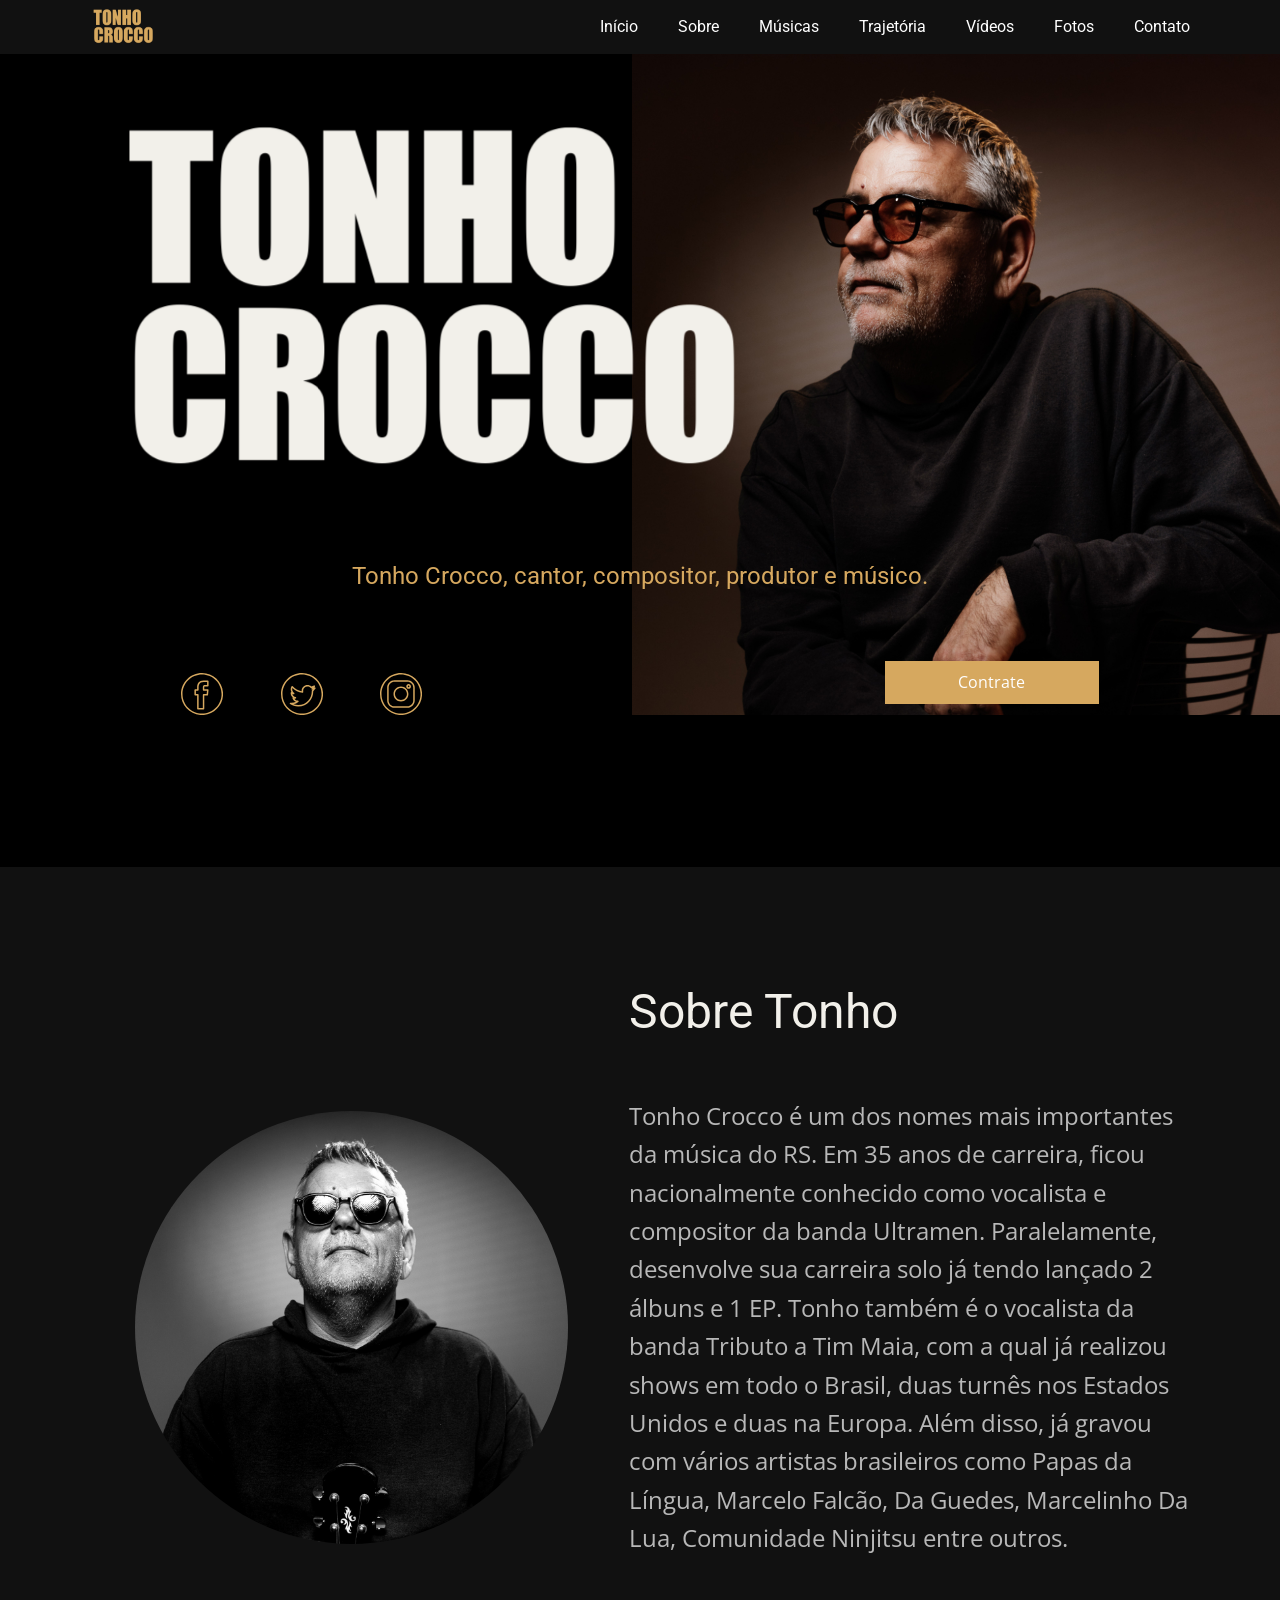
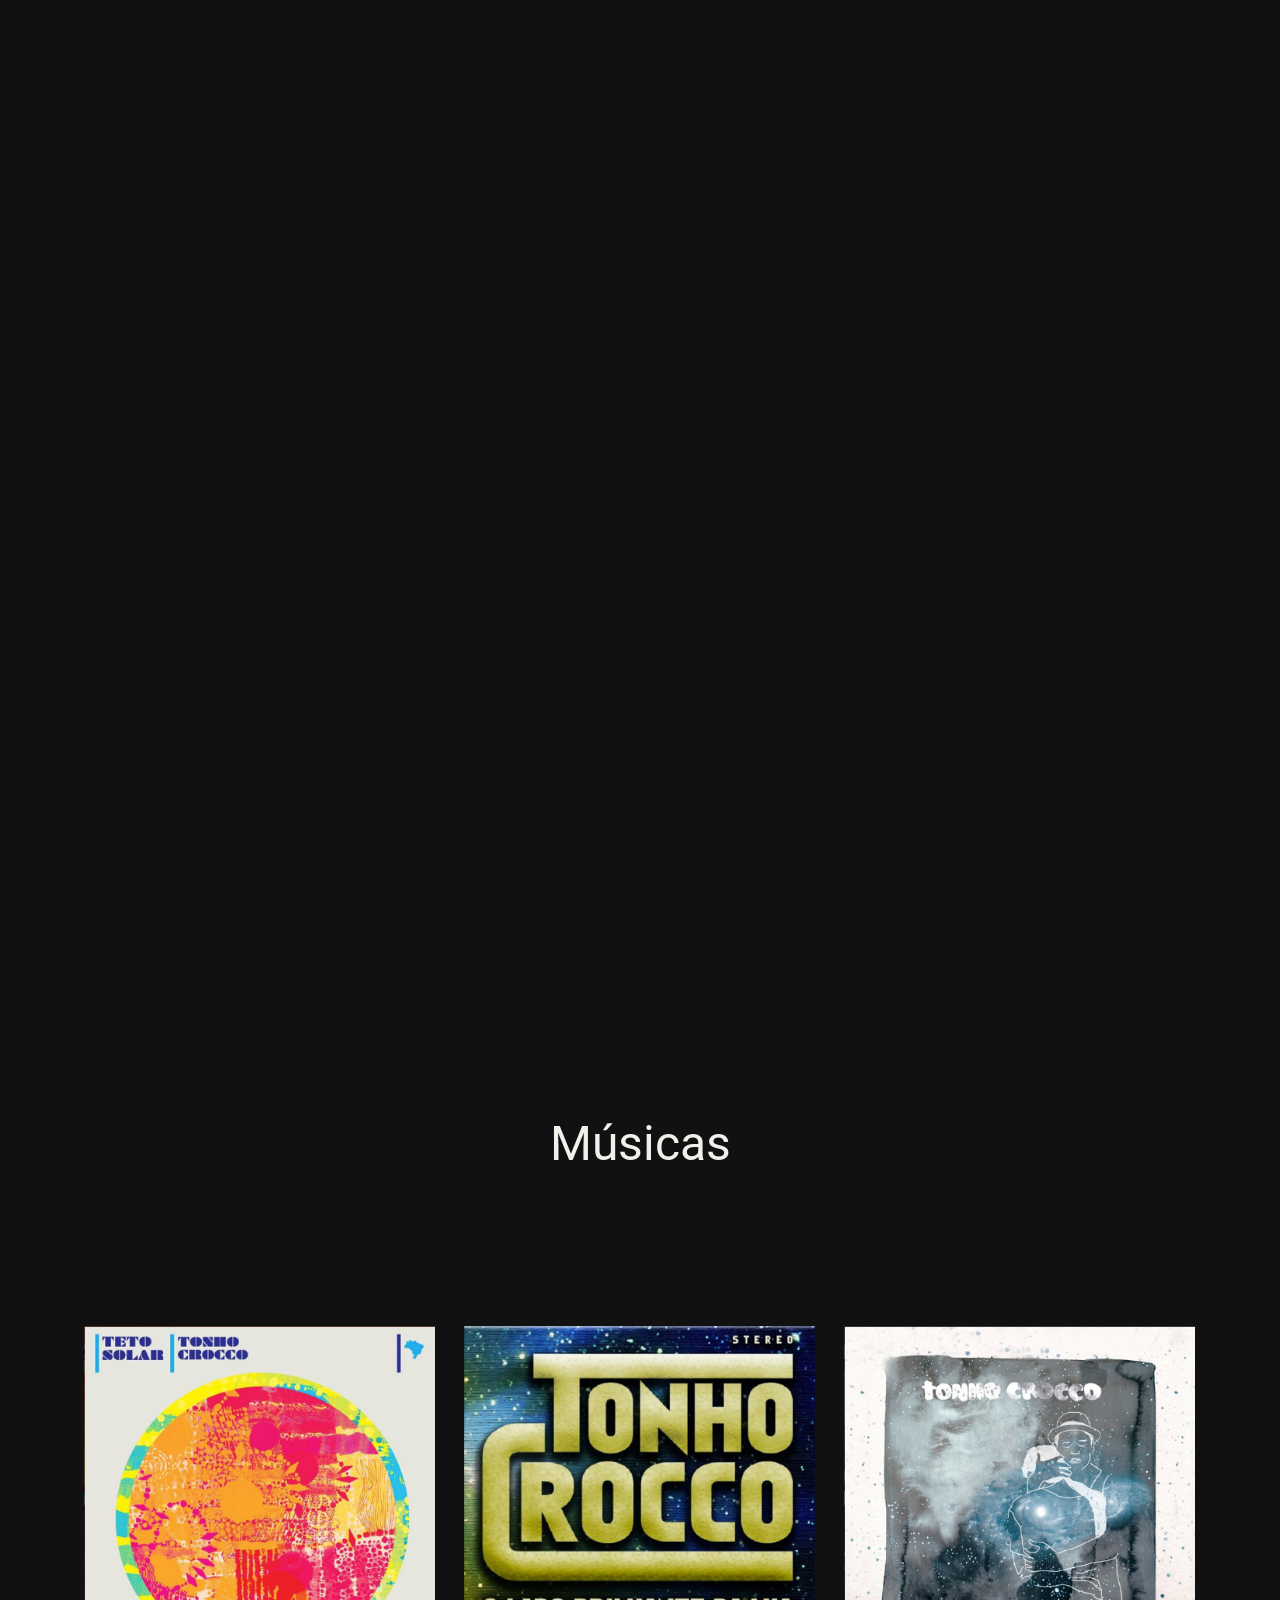
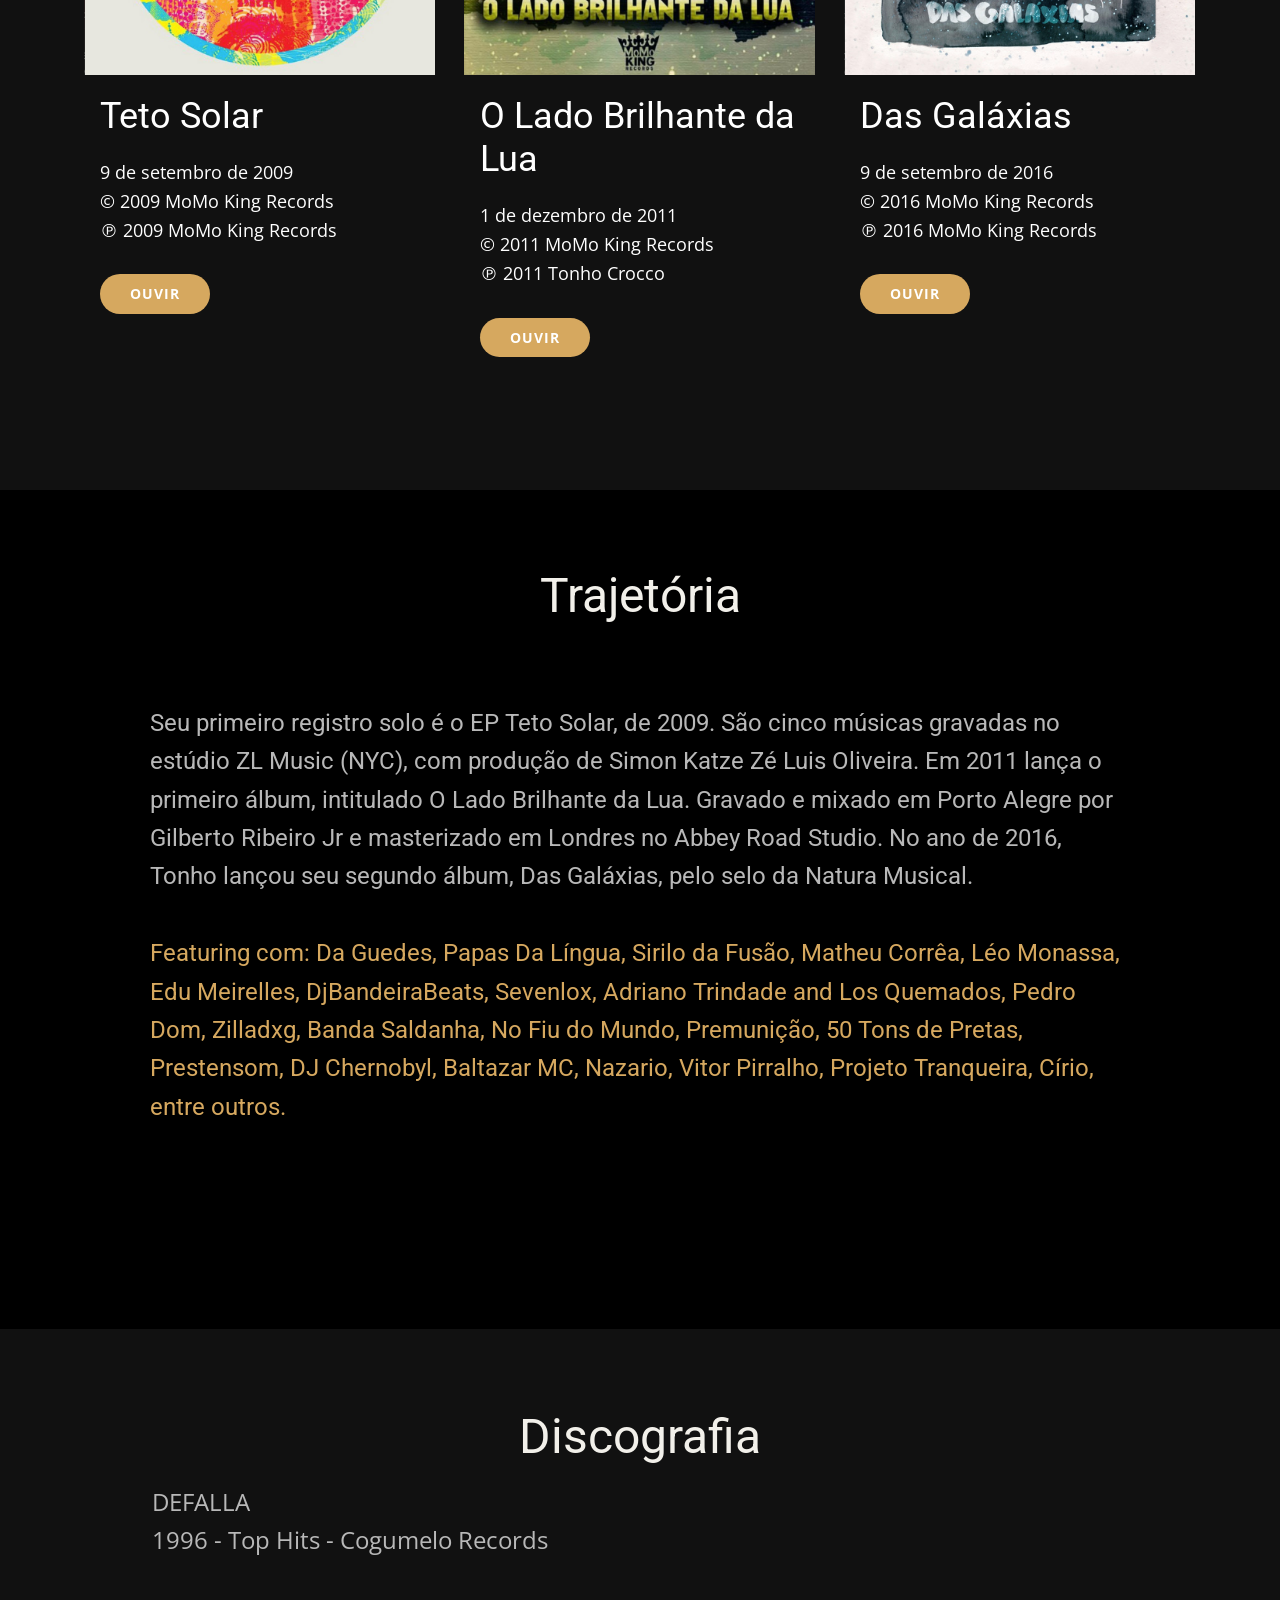
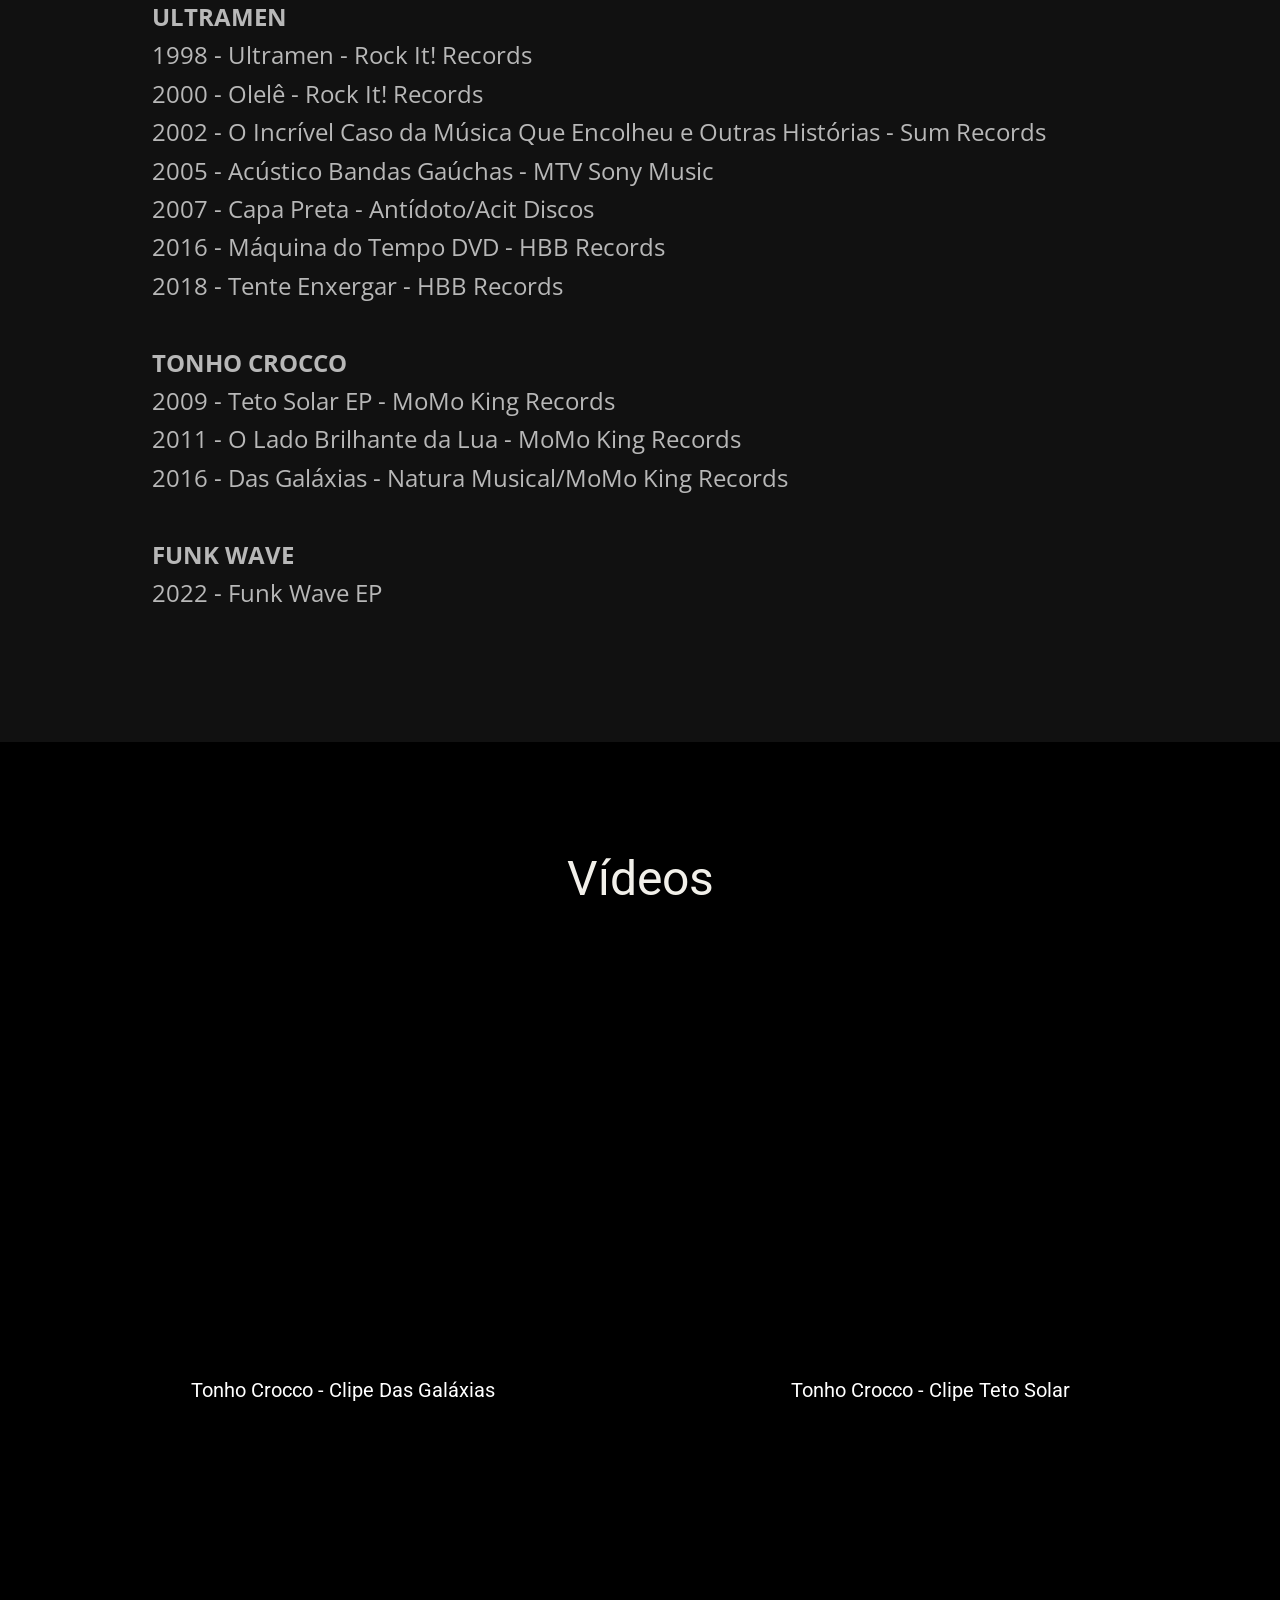
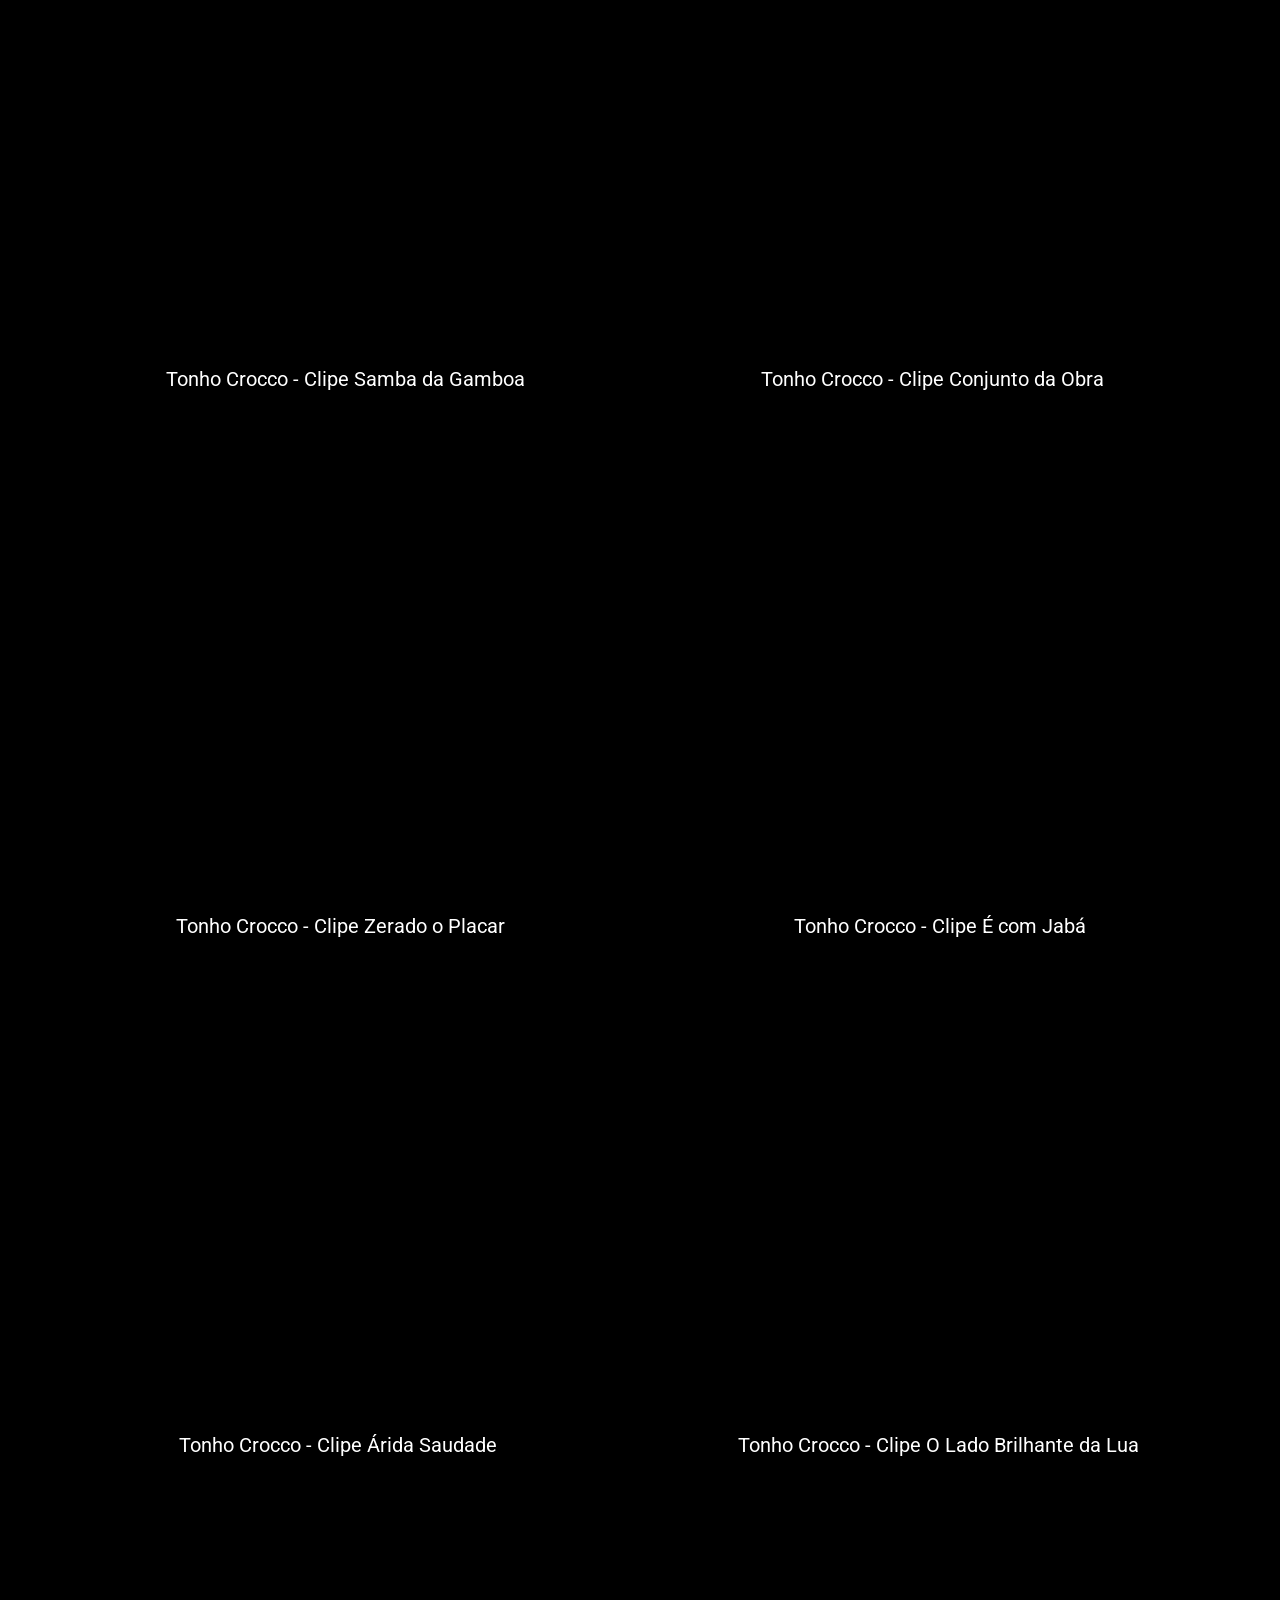
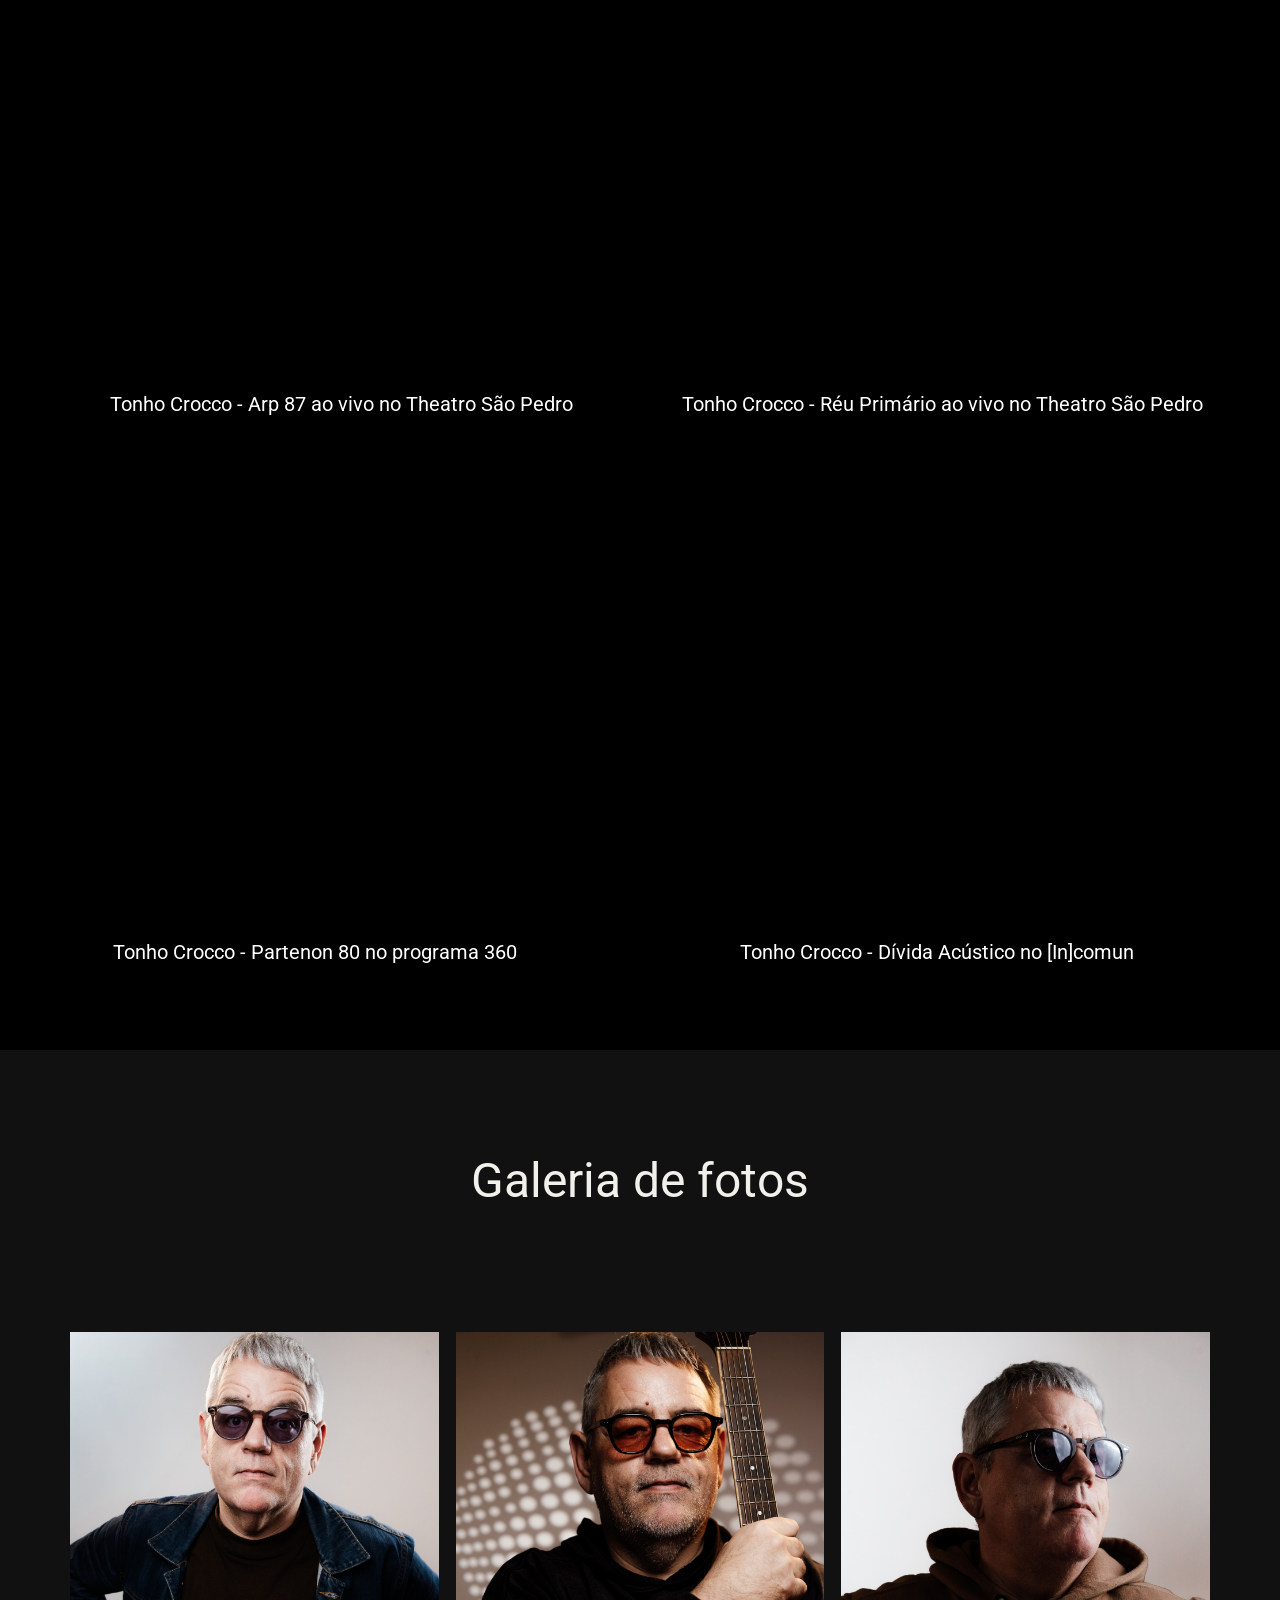
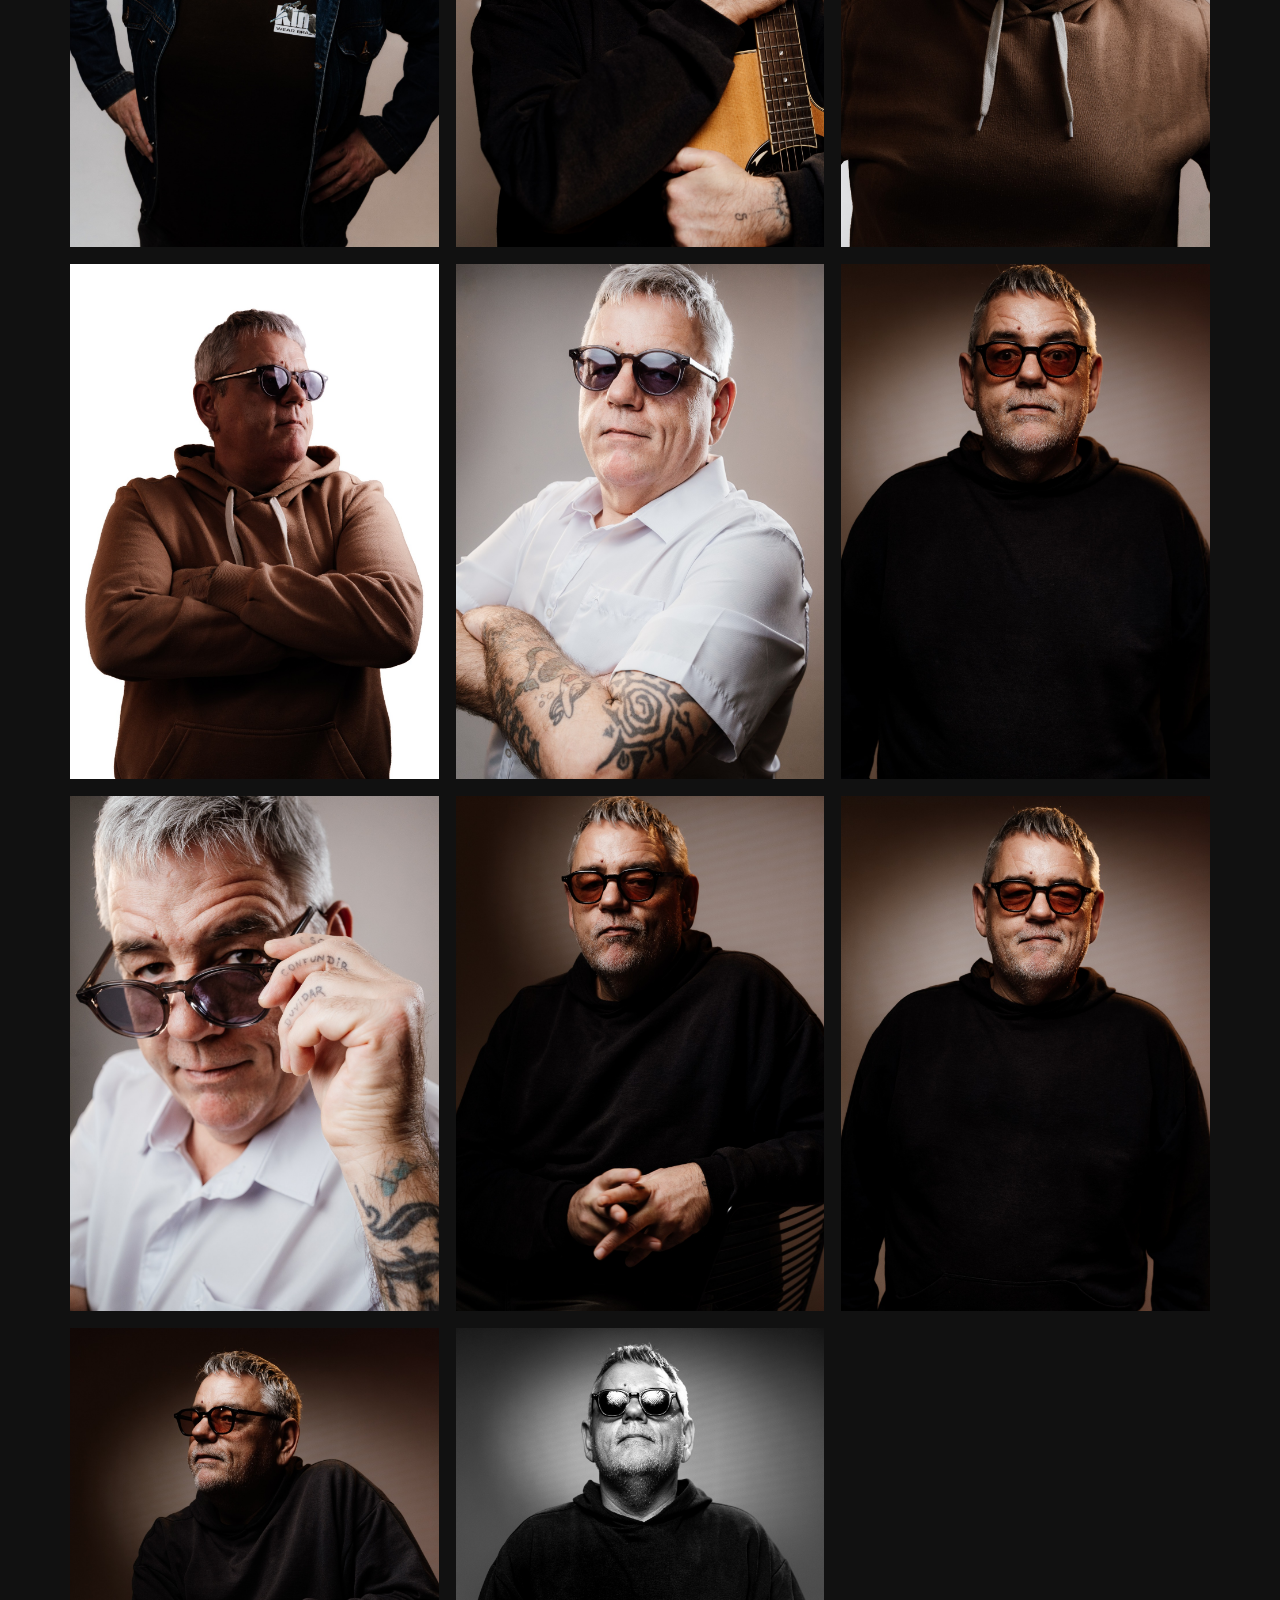
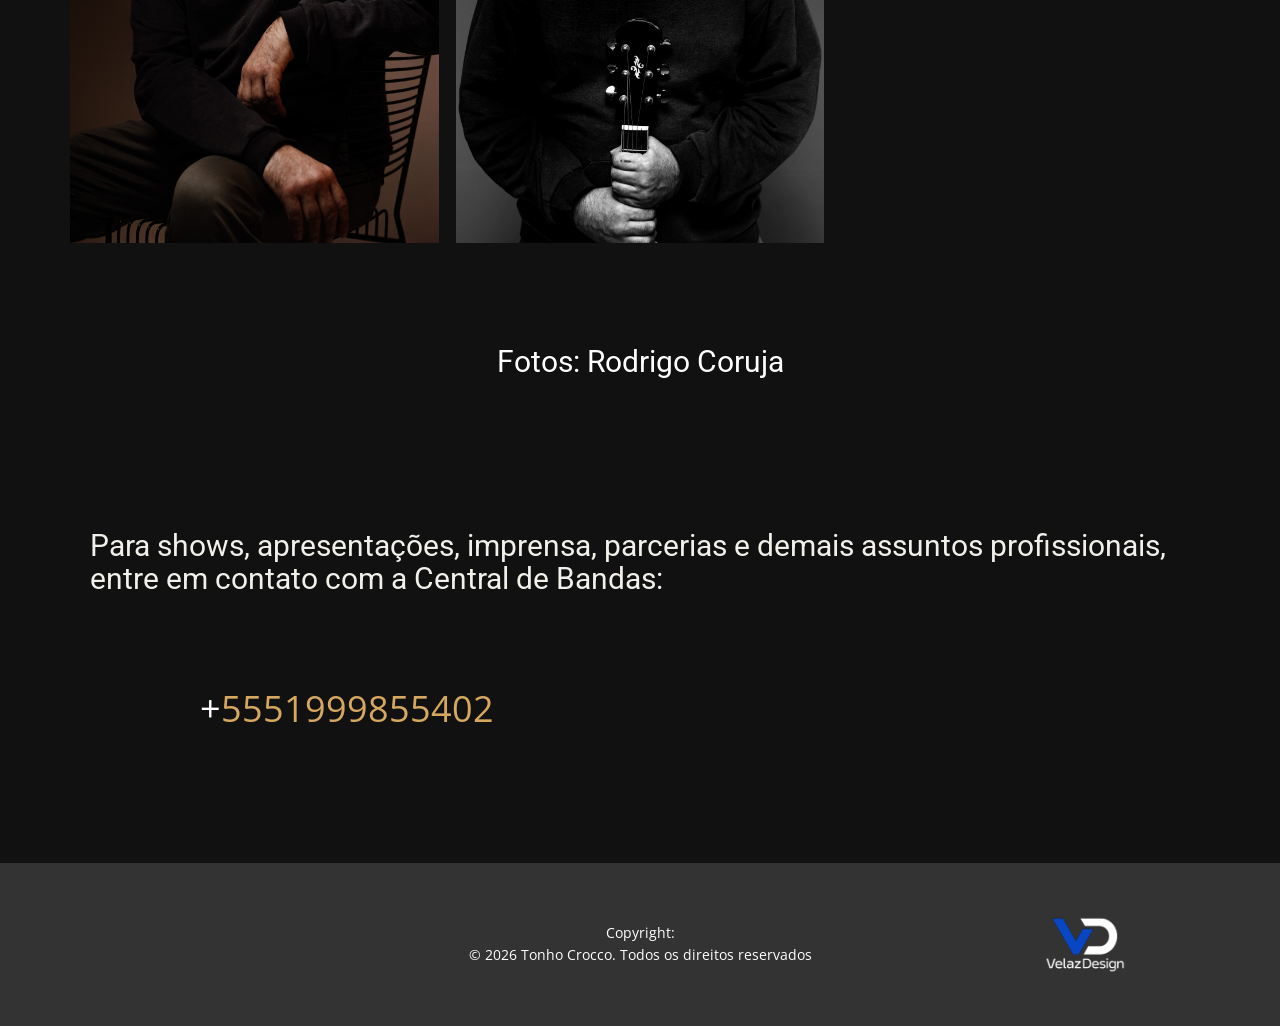
==== index.html @ 62502c9f "Update index.html" ====
<!DOCTYPE html>
<html style="font-size: 16px;" lang="pt"><head>
    <meta name="viewport" content="width=device-width, initial-scale=1.0">
    <meta charset="utf-8">
    <meta name="keywords" content="">
    <meta name="description" content="Tonho Crocco é cantor, compositor, e músico gaúcho, conhecido por seu trabalho com a Ultramen,  pelo Tributo a Tim Maia e por sua carreira solo. Conheça sua trajetória, músicas, discografia, vídeos e projetos.">
    <meta property="og:title" content="Tonho Crocco | Cantor, Compositor e Músico Gaúcho">
    <meta property="og:description" content="Site oficial de Tonho Crocco, cantor, compositor e músico gaúcho. Conheça a sua trajetória com a Banda Ultramen, carreira solo, músicas, discografia, vídeos, projetos e shows.">
    <meta property="og:image" content="https://tonhocrocco.pages.dev/images/SiteTonhoCrocco-banner-hero.jpg">
    <meta property="og:url" content="https://tonhocrocco.pages.dev">
    <title>Tonho Crocco | Cantor, Compositor e Músico Gaúcho</title>
    
<link rel="stylesheet" href="index.css" media="screen">
    <script class="u-script" type="text/javascript" src="jquery.js" defer=""></script>
    <script class="u-script" type="text/javascript" src="nicepage.js" defer=""></script>
    <link rel="canonical" href="https://tonhocrocco.pages.dev">
    <link rel="icon" href="images/favicon.png">
    
    
    
    
    
    
    
    
    
    
    
    
    
    
    
    
    <link id="u-page-google-font" rel="stylesheet" href="https://fonts.googleapis.com/css2?display=swap&amp;family=Roboto:ital,wght@0,100;0,200;0,300;0,400;0,500;0,600;0,700;0,800;0,900;1,100;1,200;1,300;1,400;1,500;1,600;1,700;1,800;1,900&amp;family=Open+Sans:ital,wght@0,300;0,400;0,500;0,600;0,700;0,800;1,300;1,400;1,500;1,600;1,700;1,800">
      <script type="application/ld+json">
{
  "@context": "https://schema.org",
  "@type": "MusicGroup",
  "name": "Tonho Crocco",
  "url": "https://tonhocrocco.pages.dev",
  "logo": "https://tonhocrocco.pages.dev/images/tonhocrocco-logo.png",
  "image": "https://tonhocrocco.pages.dev/images/SiteTonhoCrocco-banner-hero.jpg",
  "sameAs": [
    "https://www.instagram.com/tonhocrocco/",
    "https://www.facebook.com/TonhoCroccoOficial",
    "https://x.com/tonhocrocco",
    "https://open.spotify.com/intl-pt/artist/15EYWu6bvjWvINE9NJrWc6"
  ],
  "genre": ["MPB", "Soul", "Funk", "Samba Rock", "Instrumental"],
  "album": [
    {
      "@type": "MusicAlbum",
      "name": "Teto Solar",
      "datePublished": "2009"
    },
    {
      "@type": "MusicAlbum",
      "name": "O Lado Brilhante da Lua",
      "datePublished": "2011"
    },
    {
      "@type": "MusicAlbum",
      "name": "Das Galáxias",
      "datePublished": "2016"
    }
  ]
}
</script>
    <meta name="theme-color" content="#478ac9">
    <meta property="og:type" content="website">
  <meta data-intl-tel-input-cdn-path="intlTelInput/"></head>
  <body data-home-page="https://tonhocrocco.nicepage.io/Tonho-Crocco.html?version=5c3bb2b8-d3c3-9463-cbeb-ee90fdbc54d9" data-home-page-title="Tonho Crocco" data-path-to-root="/" data-include-products="false" class="u-body u-clearfix u-stick-footer u-xl-mode" data-lang="pt"><header class="u-clearfix u-header u-sticky u-sticky-583b u-header" id="header"><div class="u-clearfix u-sheet u-valign-middle-lg u-valign-middle-md u-sheet-1">
        <a href="/" data-page-id="276133681" class="u-image u-logo u-image-1" data-image-width="800" data-image-height="600">
          <img src="/images/tonhocrocco-logo.png" class="u-logo-image u-logo-image-1" title="Tonho Crocco" alt="Mini logo Tonho Crocco site">
        </a>
        <nav class="u-menu u-menu-one-level u-offcanvas u-menu-1" role="navigation" aria-label="Menu navigation">
          <div class="menu-collapse" style="font-size: 1rem; letter-spacing: 0px;">
            <a class="u-button-style u-custom---text-active-color-var u-custom-left-right-menu-spacing u-custom-padding-bottom u-custom-text-active-color u-custom-text-hover-color u-custom-top-bottom-menu-spacing u-hamburger-link u-nav-link u-text-active-palette-1-base u-text-hover-palette-2-base u-hamburger-link-1" href="#" tabindex="-1" aria-label="Open menu" aria-controls="f8bb">
              <svg class="u-svg-link" viewBox="0 0 24 24"><use xlink:href="#menu-hamburger"></use></svg>
              <svg class="u-svg-content" version="1.1" id="menu-hamburger" viewBox="0 0 16 16" x="0px" y="0px" xmlns:xlink="http://www.w3.org/1999/xlink" xmlns="http://www.w3.org/2000/svg"><g><rect y="1" width="16" height="2"></rect><rect y="7" width="16" height="2"></rect><rect y="13" width="16" height="2"></rect>
</g></svg>
            </a>
          </div>
          <div class="u-custom-menu u-nav-container">
            <ul class="u-custom-font u-heading-font u-nav u-unstyled u-nav-1" role="menubar"><li role="none" class="u-nav-item"><a role="menuitem" class="u-button-style u-nav-link u-text-active-color-var u-text-hover-grey-50 u-nav-link-2" href="/">Início</a>
</li><li role="none" class="u-nav-item"><a tabindex="-1" role="menuitem" class="u-button-style u-nav-link u-text-active-color-var u-text-hover-grey-50 u-nav-link-2" href="/#sobre" data-page-id="276133681">Sobre</a>
</li><li role="none" class="u-nav-item"><a tabindex="-1" role="menuitem" class="u-button-style u-nav-link u-text-active-color-var u-text-hover-grey-50 u-nav-link-2" href="/#musicas" data-page-id="276133681">Músicas</a>
</li><li role="none" class="u-nav-item"><a tabindex="-1" role="menuitem" class="u-button-style u-nav-link u-text-active-color-var u-text-hover-grey-50 u-nav-link-2" href="/#trajetoria" data-page-id="276133681">Trajetória</a>
</li><li role="none" class="u-nav-item"><a tabindex="-1" role="menuitem" class="u-button-style u-nav-link u-text-active-color-var u-text-hover-grey-50 u-nav-link-2" href="/#videos" data-page-id="276133681">Vídeos</a>
</li><li role="none" class="u-nav-item"><a tabindex="-1" role="menuitem" class="u-button-style u-nav-link u-text-active-color-var u-text-hover-grey-50 u-nav-link-2" href="/#fotos" data-page-id="276133681">Fotos</a>
</li><li role="none" class="u-nav-item"><a tabindex="-1" role="menuitem" class="u-button-style u-nav-link u-text-active-color-var u-text-hover-grey-50 u-nav-link-2" href="/#contato" data-page-id="276133681">Contato</a>
</li></ul>
          </div>
          <div class="u-custom-menu u-nav-container-collapse" id="f8bb" role="region" aria-label="Menu panel">
            <div class="u-black u-container-style u-inner-container-layout u-opacity u-opacity-95 u-sidenav">
              <div class="u-inner-container-layout u-sidenav-overflow">
                <div class="u-menu-close" tabindex="-1" aria-label="Close menu"></div>
                <ul class="u-align-center u-nav u-popupmenu-items u-unstyled u-nav-2" role="menubar"><li role="none" class="u-nav-item"><a role="menuitem" class="u-button-style u-nav-link" href="/">Início</a>
</li><li role="none" class="u-nav-item"><a tabindex="-1" role="menuitem" class="u-button-style u-nav-link" href="/#sobre" data-page-id="276133681">Sobre</a>
</li><li role="none" class="u-nav-item"><a tabindex="-1" role="menuitem" class="u-button-style u-nav-link" href="/#musicas" data-page-id="276133681">Músicas</a>
</li><li role="none" class="u-nav-item"><a tabindex="-1" role="menuitem" class="u-button-style u-nav-link" href="/#trajetoria" data-page-id="276133681">Trajetória</a>
</li><li role="none" class="u-nav-item"><a tabindex="-1" role="menuitem" class="u-button-style u-nav-link" href="/#videos" data-page-id="276133681">Vídeos</a>
</li><li role="none" class="u-nav-item"><a tabindex="-1" role="menuitem" class="u-button-style u-nav-link" href="/#fotos" data-page-id="276133681">Fotos</a>
</li><li role="none" class="u-nav-item"><a tabindex="-1" role="menuitem" class="u-button-style u-nav-link" href="/#contato" data-page-id="276133681">Contato</a>
</li></ul>
              </div>
            </div>
            <div class="u-black u-menu-overlay u-opacity u-opacity-70"></div>
          </div>
        </nav>
      </div><style class="u-sticky-style" data-style-id="583b">.u-sticky-fixed.u-sticky-583b, .u-body.u-sticky-fixed .u-sticky-583b {
background-color: var(--color-var) !important; background-image: none !important; --color-var: #111111cc !important
}.u-sticky-fixed.u-sticky-583b:before, .u-body.u-sticky-fixed .u-sticky-583b:before {
background-color: unset !important
} .u-sticky-fixed.u-sticky-583b .u-background-video, .u-body.u-sticky-fixed .u-sticky-583b .u-background-video {
display: none !important
}</style></header>
    <section class="u-black u-clearfix u-section-1" id="block-1">
      
      
      <img class="u-expanded-width u-image u-image-default lazyload u-image-1" alt="Foto Tonho Crocco - Banner Hero Site Oficial" data-image-width="1920" data-image-height="1080" data-src="/images/tonhocrocco-hero.jpg" loading="lazy">
      <img class="u-image u-image-contain u-image-default lazyload u-image-2" alt="Logo do site Tonho Crocco " data-image-width="800" data-image-height="600" data-animation-name="customAnimationIn" data-animation-duration="1000" data-animation-delay="0" data-src="/images/tonhocrocco-logo-offwhite.png" loading="lazy">
      <h1 class="u-text u-text-color-var u-title u-text-1">Tonho Crocco, cantor, compositor, produtor e músico​.</h1>
      <div class="u-align-left u-hover-feature u-social-icons u-social-icons-1">
        <a class="u-social-url" target="_blank" href="https://www.facebook.com/TonhoCroccoOficial" title="Facebook"><span class="u-icon u-icon-circle u-social-facebook u-social-icon u-text-color-var u-icon-1"><svg class="u-svg-link" preserveAspectRatio="xMidYMin slice" viewBox="0 0 112 112" style=""><use xlink:href="#svg-5272"></use></svg><svg x="0px" y="0px" viewBox="0 0 112 112" id="svg-5272" class="u-svg-content"><path d="M56.1,4c28.7,0,52.1,23.4,52.1,52.1s-23.4,52.1-52.1,52.1S4,84.8,4,56.1S27.4,4,56.1,4 M56.1,0C25.1,0,0,25.1,0,56.1 s25.1,56.1,56.1,56.1s56.1-25.1,56.1-56.1S87.1,0,56.1,0L56.1,0z"></path><path d="M60.2,97H45c-1.1,0-2-0.9-2-2V60.3h-5.2c-1.1,0-2-0.9-2-2V45.4c0-1.1,0.9-2,2-2H43v-6.3c0-8.4,4.5-17.3,17.3-17.3l11.2,0 c1.1,0,2,0.9,2,2v12.5c0,1.1-0.9,2-2,2h-8.2c-0.8,0-1.2,0.3-1.2,1.5v5.6h9.3c0.6,0,1.1,0.2,1.5,0.7c0.4,0.4,0.6,1,0.5,1.5l-1.3,12.9 c-0.1,1-1,1.8-2,1.8h-8V95C62.2,96.1,61.3,97,60.2,97z M47,93h11.2V58.3c0-1.1,0.9-2,2-2h8.2l0.9-8.9h-9.1c-1.1,0-2-0.9-2-2v-7.6 c0-3.8,2.6-5.5,5.2-5.5h6.2v-8.5l-9.2,0C48,23.8,47,33.9,47,37.1v8.3c0,1.1-0.9,2-2,2h-5.2v8.9H45c1.1,0,2,0.9,2,2V93z"></path></svg></span>
        </a>
        <a class="u-social-url" target="_blank" href="https://x.com/tonhocrocco" title="X"><span class="u-icon u-icon-circle u-social-icon u-social-twitter u-text-color-var u-icon-2"><svg class="u-svg-link" preserveAspectRatio="xMidYMin slice" viewBox="0 0 112 112" style=""><use xlink:href="#svg-1739"></use></svg><svg x="0px" y="0px" viewBox="0 0 112 112" id="svg-1739" class="u-svg-content"><path d="M56.1,4c28.7,0,52.1,23.4,52.1,52.1s-23.4,52.1-52.1,52.1S4,84.8,4,56.1S27.4,4,56.1,4 M56.1,0C25.1,0,0,25.1,0,56.1 s25.1,56.1,56.1,56.1s56.1-25.1,56.1-56.1S87.1,0,56.1,0L56.1,0z"></path><path d="M45.8,89.2c-7.8,0-15.3-2.2-21.7-6.3c-0.8-0.5-1.1-1.5-0.8-2.3c0.3-0.9,1.1-1.4,2.1-1.3l0.3,0c1,0.1,1.8,0.2,2.7,0.2 c4.1,0,8-0.9,11.4-2.7c-4.3-1.6-7.7-5.1-9.2-9.7c-0.2-0.6-0.1-1.4,0.4-1.9c0.1-0.1,0.2-0.2,0.3-0.3c-3.4-2.8-5.6-7.1-5.6-11.8v-0.2 c0-0.7,0.4-1.4,1-1.7c0.3-0.2,0.7-0.3,1.1-0.3c-1.3-2.3-1.9-4.8-1.9-7.5c0-2.8,0.7-5.5,2.1-7.7c0.3-0.6,0.9-0.9,1.6-1 c0.7,0,1.3,0.2,1.7,0.7c5.9,7.3,14.5,11.9,23.8,13.1c0-0.3,0-0.6,0-0.9c0-8.5,6.9-15.4,15.4-15.4c3.9,0,7.7,1.4,10.4,4 c2.3-0.6,4.6-1.5,6.9-2.8c0.7-0.4,1.6-0.3,2.3,0.2c0.6,0.5,0.9,1.4,0.6,2.2c-0.3,1.1-0.8,2.1-1.4,3.1c0.1-0.1,0.3-0.1,0.4-0.2 c0.8-0.4,1.8-0.2,2.4,0.5c0.6,0.7,0.6,1.7,0.1,2.4c-1.7,2.5-3.8,4.8-6.2,6.8V49C86,68.8,71,89.2,45.8,89.2z M33.3,83 c4,1.4,8.2,2.2,12.5,2.2C68.5,85.2,82,66.8,82,49v-1.7c0-0.6,0.3-1.2,0.8-1.6c0.6-0.5,1.2-1,1.8-1.6c-0.5,0.1-1,0.2-1.6,0.2 c-0.9,0.1-1.8-0.5-2.1-1.3c-0.3-0.9,0.1-1.9,0.9-2.4c0.6-0.3,1.1-0.7,1.6-1.1c-0.9,0.3-1.8,0.5-2.7,0.7c-0.7,0.1-1.4-0.1-1.9-0.6 c-2.1-2.3-5.1-3.6-8.3-3.6c-6.3,0-11.4,5.1-11.4,11.4c0,1,0.1,1.8,0.3,2.7c0.1,0.6,0,1.2-0.4,1.7c-0.4,0.5-1,0.7-1.6,0.7 C47,52,37.3,47.6,30.3,40.3c-0.3,1-0.4,2-0.4,3c0,3.8,1.9,7.4,5.1,9.5c0.7,0.5,1.1,1.4,0.8,2.3c-0.3,0.9-1.1,1.4-2,1.4 c-1.2-0.1-2.5-0.3-3.6-0.6c1.1,4.1,4.5,7.4,8.8,8.2c0.9,0.2,1.6,1,1.6,1.9c0,0.9-0.6,1.8-1.5,2c-1.1,0.3-2.2,0.5-3.3,0.5 c2,3.1,5.5,5.1,9.3,5.1c0.8,0,1.6,0.6,1.9,1.4c0.3,0.8,0,1.7-0.7,2.2C42.5,80.3,38.1,82.2,33.3,83z"></path></svg></span>
        </a>
        <a class="u-social-url" target="_blank" href="https://www.instagram.com/tonhocrocco/" title="Instagram"><span class="u-icon u-icon-circle u-social-icon u-social-instagram u-text-color-var u-icon-3"><svg class="u-svg-link" preserveAspectRatio="xMidYMin slice" viewBox="0 0 112 112" style=""><use xlink:href="#svg-1f04"></use></svg><svg x="0px" y="0px" viewBox="0 0 112 112" id="svg-1f04" class="u-svg-content"><path d="M56.1,4c28.7,0,52.1,23.4,52.1,52.1s-23.4,52.1-52.1,52.1S4,84.8,4,56.1S27.4,4,56.1,4 M56.1,0C25.1,0,0,25.1,0,56.1 s25.1,56.1,56.1,56.1s56.1-25.1,56.1-56.1S87.1,0,56.1,0L56.1,0z"></path><path d="M76.3,41.9c-3.4,0-6.2-2.8-6.2-6.2c0-3.4,2.8-6.2,6.2-6.2s6.2,2.8,6.2,6.2C82.5,39.1,79.7,41.9,76.3,41.9z M76.3,33.5 c-1.2,0-2.2,1-2.2,2.2c0,1.2,1,2.2,2.2,2.2s2.2-1,2.2-2.2C78.5,34.5,77.5,33.5,76.3,33.5z"></path><path d="M55.9,76C44.9,76,36,67.1,36,56.1c0-11,8.9-19.9,19.9-19.9c11,0,19.9,8.9,19.9,19.9C75.8,67.1,66.9,76,55.9,76z M55.9,40.2 c-8.8,0-15.9,7.1-15.9,15.9S47.1,72,55.9,72s15.9-7.1,15.9-15.9S64.7,40.2,55.9,40.2z"></path><path d="M73.1,92.9H38.6c-10.8,0-19.5-8.8-19.5-19.6V38.8c0-10.8,8.7-19.5,19.5-19.5h34.5c10.8,0,19.5,8.7,19.5,19.5v34.6 C92.6,84.2,83.9,92.9,73.1,92.9z M38.6,23.3c-8.5,0-15.5,7-15.5,15.5v34.5c0,8.6,7,15.6,15.5,15.6h34.5c8.5,0,15.5-7,15.5-15.5V38.8 c0-8.5-7-15.5-15.5-15.5H38.6z"></path></svg></span>
        </a>
      </div>
      <a href="https://wa.me/5551999855402" class="u-border-0 u-btn u-button-style u-color-var u-hover-feature u-btn-1" title="whatsapp Central de Bandas" target="_blank">Contrate </a>
    </section>
    <section class="u-clearfix u-section-2" id="sobre">
      <div class="u-clearfix u-sheet u-sheet-1">
        <h2 class="u-text u-text-color-var u-text-1">Sobre Tonho</h2>
        <img class="u-image u-image-circle lazyload u-image-1" alt="Foto Sobre Tonho Crocco" data-image-width="2000" data-image-height="3000" data-src="/images/Retratos_Incomum_Tonho_Crocco-62.jpg" loading="lazy">
        <p class="u-text u-text-color-var u-text-2"> Tonho Crocco é um dos nomes mais importantes da música do RS.
Em 35 anos de carreira, ficou nacionalmente conhecido como vocalista e compositor da banda Ultramen.
Paralelamente, desenvolve sua carreira solo já tendo lançado 2 álbuns e 1 EP.
Tonho também é o vocalista da banda Tributo a Tim Maia, com a qual já realizou shows em todo o Brasil, duas turnês nos Estados Unidos e duas na Europa.
Além disso, já gravou com vários artistas brasileiros como Papas da Língua, Marcelo Falcão, Da Guedes, Marcelinho Da Lua, Comunidade Ninjitsu entre outros.</p>
      </div>
    </section>
    <section class="skrollable u-clearfix u-container-align-center u-image u-parallax lazyload u-section-3" id="block-3" data-image-width="1920" data-image-height="1080" data-bg="url(&quot;/images/tonhocrocco-bloco3-pb.jpg&quot;)">
      <div class="u-clearfix u-sheet u-sheet-1"></div>
    </section>
    <section class="u-clearfix u-container-align-center-lg u-container-align-center-md u-container-align-center-xl u-section-4" id="musicas">
      <div class="u-clearfix u-sheet u-valign-middle-lg u-valign-middle-md u-valign-middle-xs u-sheet-1">
        <h2 class="u-text u-text-color-var u-text-default u-text-1">Músicas</h2>
        <div class="custom-expanded u-expanded-width-lg u-expanded-width-md u-expanded-width-xl u-list u-list-1">
          <div class="u-repeater u-repeater-1">
            <div class="u-container-style u-list-item u-repeater-item">
              <div class="u-container-layout u-similar-container u-valign-top-md u-valign-top-sm u-container-layout-1">
                <img class="u-hover-feature u-image u-image-default lazyload u-image-1" alt="Capa EP Teto Solar - Tonho Crocco" data-image-width="454" data-image-height="451" data-src="/images/tetosolar-capa.png" loading="lazy">
                <h3 class="u-align-left u-text u-text-default u-text-2">Teto Solar</h3>
                <p class="u-align-center-xs u-align-left-lg u-align-left-md u-align-left-sm u-align-left-xl u-text u-text-3"> 9 de setembro de 2009<br>© 2009 MoMo King Records<br>℗ 2009 MoMo King Records
                </p>
                
                <a href="https://open.spotify.com/intl-pt/album/3WHGtooSVyOvwn8ayrdwyB?si=Sv5Ymc7cQvmgtjOWTLDCiA" class="u-btn u-btn-round u-button-style u-color-var u-hover-color-var u-radius u-btn-2" title="Teto Solar - Tonho Crocco" target="_blank">Ouvir </a>
              </div>
            </div>
            <div class="u-container-style u-list-item u-repeater-item">
              <div class="u-container-layout u-similar-container u-valign-top-md u-valign-top-sm u-container-layout-2">
                <img class="u-hover-feature u-image u-image-default lazyload u-image-2" alt="Capa Album O Lado Brilhante da Lua - Tonho Crocco" data-image-width="448" data-image-height="450" data-src="/images/oladobrilhantedalua-capa.png" loading="lazy">
                <h3 class="u-align-left u-text u-text-default u-text-4">O Lado Brilhante da Lua</h3>
                <p class="u-align-center-xs u-align-left-lg u-align-left-md u-align-left-sm u-align-left-xl u-text u-text-5"> 1 de dezembro de 2011<br>© 2011 MoMo King Records<br>℗ 2011 Tonho Crocco
                </p>
                
                <a href="https://open.spotify.com/intl-pt/album/3egz6jEhxRN9eAWNlCrqh0?si=hyia0PZPTU2LUi6492igxw" class="u-btn u-btn-round u-button-style u-color-var u-hover-color-var u-radius u-btn-4" title="O Lado Brilhante da Lua - Tonho Crocco" target="_blank">Ouvir </a>
              </div>
            </div>
            <div class="u-container-style u-list-item u-repeater-item">
              <div class="u-container-layout u-similar-container u-valign-top-md u-valign-top-sm u-container-layout-3">
                <img class="u-hover-feature u-image u-image-default lazyload u-image-3" alt="Capa Album Das Galáxias - Tonho Crocco" data-image-width="453" data-image-height="450" data-src="/images/dasgalaxias-capa.png" loading="lazy">
                <h3 class="u-align-left u-text u-text-default u-text-6">Das Galáxias</h3>
                <p class="u-align-center-xs u-align-left-lg u-align-left-md u-align-left-sm u-align-left-xl u-text u-text-7"> 9 de setembro de 2016<br>© 2016 MoMo King Records<br>℗ 2016 MoMo King Records
                </p>
                
                <a href="https://open.spotify.com/intl-pt/album/2jjpv1C2vREn2XFU6sgHQ6?si=fti5ArV1SVyZwv-Aom03nA" class="u-btn u-btn-round u-button-style u-color-var u-hover-color-var u-radius u-btn-6" title="Das Galáxias - Tonho Crocco" target="_blank">Ouvir </a>
              </div>
            </div>
          </div>
        </div>
      </div>
      
      
      
    </section>
    <section class="u-black u-clearfix u-section-5" id="trajetoria">
      <div class="u-clearfix u-sheet u-valign-middle-sm u-sheet-1">
        <h2 class="u-align-center u-text u-text-color-var u-text-1">Trajetória</h2>
        <p class="u-custom-font u-heading-font u-text u-text-2"><span class="u-text-color-var" style="--text-color-var: #b8b8b8;">Seu primeiro registro solo é o EP Teto Solar, de 2009. São cinco músicas gravadas no estúdio ZL Music (NYC), com produção de <span style="--text-color-var: #f2f0ea;"><span style="--text-color-var: #f2f0ea;">Simon Katz</span></span>e <span style="--text-color-var: #f2f0ea;">Zé Luis Oliveira</span>. Em 2011 lança o primeiro álbum, intitulado O Lado Brilhante da Lua. Gravado e mixado em Porto Alegre por Gilberto Ribeiro Jr e masterizado em Londres no Abbey Road Studio. No ano de 2016, Tonho lançou seu segundo álbum, Das Galáxias, pelo selo da Natura Musical.&nbsp;</span>
          <br>
          <br><span class="u-text-color-var" style="--text-color-var: #d6a85f;">Featuring com: Da Guedes, Papas Da Língua, Sirilo da Fusão, Matheu Corrêa, Léo Monassa, Edu Meirelles, DjBandeiraBeats, Sevenlox, Adriano Trindade and Los Quemados, Pedro Dom, Zilladxg, Banda Saldanha, No Fiu do Mundo, Premunição, 50 Tons de Pretas, Prestensom, DJ Chernobyl, Baltazar MC, Nazario, Vitor Pirralho, Projeto Tranqueira, Círio, entre outros.</span>&nbsp; &nbsp; &nbsp;<br>
        </p>
      </div>
    </section>
    <section class="u-align-center u-clearfix u-container-align-center u-container-align-center-xl u-section-6" id="discografia">
      <div class="u-clearfix u-sheet u-valign-middle-lg u-valign-middle-md u-valign-middle-sm u-sheet-1">
        <h2 class="u-align-center u-text u-text-color-var u-text-default u-text-1">Discografia</h2>
        <p class="u-align-left u-heading-font u-text u-text-color-var u-text-2"><span style="--text-color-var: #f2f0ea;">DEFALLA</span>
          <br>1996 - Top Hits - Cogumelo Records<br>
          <br><span style="font-weight: 700;">ULTRAMEN</span>
          <br>1998 - Ultramen - Rock It! Records<br> 2000 - Olelê - Rock It! Records<br> 2002 - O Incrível Caso da Música Que Encolheu e Outras Histórias - Sum Records<br>2005 - Acústico Bandas Gaúchas - MTV Sony Music<br> 2007 - Capa Preta - Antídoto/Acit Discos<br> 2016 - Máquina do Tempo DVD - HBB Records<br> 2018 - Tente Enxergar - HBB Records<br>
          <br><span style="font-weight: 700;">TONHO CROCCO</span>
          <br>2009 - Teto Solar EP - MoMo King Records<br> 2011 - O Lado Brilhante da Lua - MoMo King Records<br>2016 - Das Galáxias - Natura Musical/MoMo King Records<br>
          <br><span style="font-weight: 700;">FUNK WAVE</span>&nbsp;&nbsp;<br>2022 - Funk Wave EP&nbsp;
        </p>
      </div>
    </section>
    <section class="u-black u-clearfix u-section-7" id="videos">
      <div class="u-clearfix u-sheet u-valign-middle-lg u-sheet-1">
        <h2 class="u-text u-text-color-var u-text-default u-text-1">Vídeos</h2>
        <div class="data-layout-selected u-clearfix u-expanded-width-sm u-expanded-width-xs u-gutter-48 u-layout-wrap u-layout-wrap-1">
          <div class="u-layout">
            <div class="u-layout-row">
              <div class="u-align-left u-container-align-left u-container-style u-layout-cell u-size-30 u-layout-cell-1">
                <div class="u-container-layout u-container-layout-1">
                  <div class="u-align-left u-expanded u-video u-video-contain">
                    <div class="embed-responsive embed-responsive-1">
                      <iframe style="position: absolute;top: 0;left: 0;width: 100%;height: 100%;" class="embed-responsive-item lazyload" frameborder="0" allowfullscreen="" data-src="https://www.youtube-nocookie.com/embed/ecexCb1fNo0?mute=0&amp;showinfo=0&amp;controls=0&amp;start=0" loading="lazy"></iframe>
                    </div>
                  </div>
                </div>
              </div>
              <div class="u-align-left u-container-align-left u-container-style u-layout-cell u-left-cell u-size-30 u-layout-cell-2">
                <div class="u-container-layout u-container-layout-2">
                  <div class="u-align-left u-expanded u-video u-video-contain">
                    <div class="embed-responsive embed-responsive-2">
                      <iframe style="position: absolute;top: 0;left: 0;width: 100%;height: 100%;" class="embed-responsive-item lazyload" frameborder="0" allowfullscreen="" data-src="https://www.youtube-nocookie.com/embed/oqbnHGCf3N8?mute=0&amp;showinfo=0&amp;controls=0&amp;start=0" loading="lazy"></iframe>
                    </div>
                  </div>
                </div>
              </div>
            </div>
          </div>
        </div>
        <h5 class="u-text u-text-default u-text-2">Tonho Crocco - Clipe Teto Solar</h5>
        <h5 class="u-text u-text-default-lg u-text-default-md u-text-default-xl u-text-3">Tonho Crocco - Clipe Das Galáxias</h5>
      </div>
    </section>
    <section class="u-black u-clearfix u-section-8" id="videos2">
      <div class="u-clearfix u-sheet u-valign-middle-lg u-sheet-1">
        <div class="data-layout-selected u-clearfix u-expanded-width-sm u-expanded-width-xs u-gutter-62 u-layout-wrap u-layout-wrap-1">
          <div class="u-layout">
            <div class="u-layout-row">
              <div class="u-align-left u-container-align-left u-container-style u-layout-cell u-left-cell u-size-30 u-layout-cell-1">
                <div class="u-container-layout u-container-layout-1">
                  <div class="u-align-left u-expanded u-video u-video-contain">
                    <div class="embed-responsive embed-responsive-1">
                      <iframe style="position: absolute;top: 0;left: 0;width: 100%;height: 100%;" class="embed-responsive-item lazyload" frameborder="0" allowfullscreen="" data-src="https://www.youtube-nocookie.com/embed/MhE0Tysu-WE?mute=0&amp;showinfo=0&amp;controls=0&amp;start=0" loading="lazy"></iframe>
                    </div>
                  </div>
                </div>
              </div>
              <div class="u-align-left u-container-align-left u-container-style u-layout-cell u-size-30 u-layout-cell-2">
                <div class="u-container-layout u-container-layout-2">
                  <div class="u-align-left u-expanded u-video u-video-contain">
                    <div class="embed-responsive embed-responsive-2">
                      <iframe style="position: absolute;top: 0;left: 0;width: 100%;height: 100%;" class="embed-responsive-item lazyload" frameborder="0" allowfullscreen="" data-src="https://www.youtube-nocookie.com/embed/yWa31CyyXkQ?mute=0&amp;showinfo=0&amp;controls=0&amp;start=0" loading="lazy"></iframe>
                    </div>
                  </div>
                </div>
              </div>
            </div>
          </div>
        </div>
        <h5 class="u-text u-text-default u-text-1">Tonho Crocco - Clipe Conjunto da Obra</h5>
        <h5 class="u-text u-text-default-lg u-text-default-xl u-text-2">Tonho Crocco - Clipe Samba da Gamboa</h5>
      </div>
    </section>
    <section class="u-black u-clearfix u-section-9" id="videos3">
      <div class="u-clearfix u-sheet u-valign-middle-lg u-sheet-1">
        <div class="data-layout-selected u-clearfix u-expanded-width-sm u-expanded-width-xs u-gutter-58 u-layout-wrap u-layout-wrap-1">
          <div class="u-layout">
            <div class="u-layout-row">
              <div class="u-align-left u-container-align-left u-container-style u-layout-cell u-left-cell u-size-30 u-layout-cell-1">
                <div class="u-container-layout u-container-layout-1">
                  <div class="u-align-left u-expanded u-video u-video-contain">
                    <div class="embed-responsive embed-responsive-1">
                      <iframe style="position: absolute;top: 0;left: 0;width: 100%;height: 100%;" class="embed-responsive-item lazyload" frameborder="0" allowfullscreen="" data-src="https://www.youtube-nocookie.com/embed/PSigT-k40jg?mute=0&amp;showinfo=0&amp;controls=0&amp;start=0" loading="lazy"></iframe>
                    </div>
                  </div>
                </div>
              </div>
              <div class="u-align-left u-container-align-left u-container-style u-layout-cell u-size-30 u-layout-cell-2">
                <div class="u-container-layout u-container-layout-2">
                  <div class="u-align-left u-expanded u-video u-video-contain">
                    <div class="embed-responsive embed-responsive-2">
                      <iframe style="position: absolute;top: 0;left: 0;width: 100%;height: 100%;" class="embed-responsive-item lazyload" frameborder="0" allowfullscreen="" data-src="https://www.youtube-nocookie.com/embed/m_hN58UgjJk?mute=0&amp;showinfo=0&amp;controls=0&amp;start=0" loading="lazy"></iframe>
                    </div>
                  </div>
                </div>
              </div>
            </div>
          </div>
        </div>
        <h5 class="u-text u-text-default u-text-1">Tonho Crocco - Clipe É com Jabá</h5>
        <h5 class="u-text u-text-default u-text-2">Tonho Crocco - Clipe Zerado o Placar</h5>
      </div>
    </section>
    <section class="u-black u-clearfix u-section-10" id="videos4">
      <div class="u-clearfix u-sheet u-valign-middle-lg u-sheet-1">
        <div class="data-layout-selected u-clearfix u-expanded-width-sm u-expanded-width-xs u-gutter-68 u-layout-wrap u-layout-wrap-1">
          <div class="u-layout">
            <div class="u-layout-row">
              <div class="u-align-left u-container-align-left u-container-style u-layout-cell u-left-cell u-size-30 u-layout-cell-1">
                <div class="u-container-layout u-container-layout-1">
                  <div class="u-align-left u-expanded u-video u-video-contain">
                    <div class="embed-responsive embed-responsive-1">
                      <iframe style="position: absolute;top: 0;left: 0;width: 100%;height: 100%;" class="embed-responsive-item lazyload" frameborder="0" allowfullscreen="" data-src="https://www.youtube-nocookie.com/embed/dvfmQyYOYQw?mute=0&amp;showinfo=0&amp;controls=0&amp;start=0" loading="lazy"></iframe>
                    </div>
                  </div>
                </div>
              </div>
              <div class="u-align-left u-container-align-left u-container-style u-layout-cell u-size-30 u-layout-cell-2">
                <div class="u-container-layout u-container-layout-2">
                  <div class="u-align-left u-expanded u-video u-video-contain">
                    <div class="embed-responsive embed-responsive-2">
                      <iframe style="position: absolute;top: 0;left: 0;width: 100%;height: 100%;" class="embed-responsive-item lazyload" frameborder="0" allowfullscreen="" data-src="https://www.youtube-nocookie.com/embed/h0il2rwoQx8?mute=0&amp;showinfo=0&amp;controls=0&amp;start=0" loading="lazy"></iframe>
                    </div>
                  </div>
                </div>
              </div>
            </div>
          </div>
        </div>
        <h5 class="u-text u-text-default-lg u-text-default-xl u-text-1">Tonho Crocco - Clipe O Lado Brilhante da Lua</h5>
        <h5 class="u-text u-text-default u-text-2">Tonho Crocco - Clipe Árida Saudade</h5>
      </div>
    </section>
    <section class="u-black u-clearfix u-section-11" id="videos5">
      <div class="u-clearfix u-sheet u-valign-middle-lg u-valign-middle-xs u-sheet-1">
        <div class="data-layout-selected u-clearfix u-expanded-width-sm u-expanded-width-xs u-gutter-52 u-layout-wrap u-layout-wrap-1">
          <div class="u-layout">
            <div class="u-layout-row">
              <div class="u-align-left u-container-align-left u-container-style u-layout-cell u-left-cell u-size-30 u-layout-cell-1">
                <div class="u-container-layout u-container-layout-1">
                  <div class="u-align-left u-expanded u-video u-video-contain">
                    <div class="embed-responsive embed-responsive-1">
                      <iframe style="position: absolute;top: 0;left: 0;width: 100%;height: 100%;" class="embed-responsive-item lazyload" frameborder="0" allowfullscreen="" data-src="https://www.youtube-nocookie.com/embed/hp3xiw-HKyY?mute=0&amp;showinfo=0&amp;controls=0&amp;start=0" loading="lazy"></iframe>
                    </div>
                  </div>
                </div>
              </div>
              <div class="u-align-left u-container-align-left u-container-style u-layout-cell u-size-30 u-layout-cell-2">
                <div class="u-container-layout u-container-layout-2">
                  <div class="u-align-left u-expanded u-video u-video-contain">
                    <div class="embed-responsive embed-responsive-2">
                      <iframe style="position: absolute;top: 0;left: 0;width: 100%;height: 100%;" class="embed-responsive-item lazyload" frameborder="0" allowfullscreen="" data-src="https://www.youtube-nocookie.com/embed/JkNdeDkwxas?mute=0&amp;showinfo=0&amp;controls=0&amp;start=0" loading="lazy"></iframe>
                    </div>
                  </div>
                </div>
              </div>
            </div>
          </div>
        </div>
        <h5 class="u-align-center u-text u-text-1">Tonho Crocco - Réu Primário ao vivo no Theatro São Pedro</h5>
        <h5 class="u-text u-text-default-lg u-text-default-xl u-text-2">Tonho Crocco - Arp 87 ao vivo no Theatro São Pedro</h5>
      </div>
    </section>
    <section class="u-black u-clearfix u-valign-middle-lg u-section-12" id="videos6">
      <div class="data-layout-selected u-clearfix u-expanded-width-lg u-expanded-width-xl u-gutter-58 u-layout-wrap u-layout-wrap-1">
        <div class="u-layout">
          <div class="u-layout-row">
            <div class="u-align-left u-container-align-left u-container-style u-layout-cell u-left-cell u-size-30 u-layout-cell-1">
              <div class="u-container-layout u-container-layout-1">
                <div class="u-align-left u-expanded u-video u-video-contain">
                  <div class="embed-responsive embed-responsive-1">
                    <iframe style="position: absolute;top: 0;left: 0;width: 100%;height: 100%;" class="embed-responsive-item lazyload" frameborder="0" allowfullscreen="" data-src="https://www.youtube-nocookie.com/embed/Q3T8sdPaGfw?mute=0&amp;showinfo=0&amp;controls=0&amp;start=0" loading="lazy"></iframe>
                  </div>
                </div>
              </div>
            </div>
            <div class="u-align-left u-container-align-left u-container-style u-layout-cell u-size-30 u-layout-cell-2">
              <div class="u-container-layout u-container-layout-2">
                <div class="u-align-left u-expanded u-video u-video-contain">
                  <div class="embed-responsive embed-responsive-2">
                    <iframe style="position: absolute;top: 0;left: 0;width: 100%;height: 100%;" class="embed-responsive-item lazyload" frameborder="0" allowfullscreen="" data-src="https://www.youtube.com/embed/-ltRksxHx3s?mute=0&amp;showinfo=0&amp;controls=0&amp;start=0" loading="lazy"></iframe>
                  </div>
                </div>
              </div>
            </div>
          </div>
        </div>
      </div>
      <h5 class="u-text u-text-1">Tonho Crocco - Dívida Acústico no [In]comun</h5>
      <h5 class="u-text u-text-default-lg u-text-default-xl u-text-2">Tonho Crocco - Partenon 80 no programa 360</h5>
    </section>
    <section class="u-align-center u-clearfix u-container-align-center u-section-13" id="fotos">
      <div class="u-clearfix u-sheet u-valign-middle-lg u-valign-middle-md u-valign-middle-sm u-sheet-1">
        <h2 class="u-align-center u-text u-text-color-var u-text-default u-text-1">Galeria de fotos</h2>
        <div class="u-expanded-width u-gallery u-layout-grid u-lightbox u-show-text-on-hover u-gallery-1">
          <div class="u-gallery-inner u-gallery-inner-1">
            <div class="u-effect-fade u-gallery-item">
              <div class="u-back-slide" data-image-width="2000" data-image-height="3000">
                <img class="u-back-image u-expanded lazyload" alt="Tonho Crocco - jaqueta jeans - by Rodrigo Coruja" data-src="/images/RETRATOS_TONHO_CROCCO-21.jpg" loading="lazy">
              </div>
              <div class="u-over-slide u-shading u-over-slide-1"></div>
            </div>
            <div class="u-effect-fade u-gallery-item">
              <div class="u-back-slide" data-image-width="2000" data-image-height="3000">
                <img class="u-back-image u-expanded lazyload" alt="Tonho Crocco - Violão -  by Rodrigo Coruja" data-src="/images/Retratos_Incomum_Tonho_Crocco-57.jpg" loading="lazy">
              </div>
              <div class="u-over-slide u-shading u-over-slide-2"></div>
            </div>
            <div class="u-effect-fade u-gallery-item">
              <div class="u-back-slide" data-image-width="2000" data-image-height="3000">
                <img class="u-back-image u-expanded lazyload" alt="Tonho Crocco - Moleton e óculos -  by Rodrigo Coruja" data-src="/images/RETRATOS_TONHO_CROCCO-3.jpg" loading="lazy">
              </div>
              <div class="u-over-slide u-shading u-over-slide-3"></div>
            </div>
            <div class="u-effect-fade u-gallery-item">
              <div class="u-back-slide" data-image-width="2000" data-image-height="3000">
                <img class="u-back-image u-expanded lazyload" alt="Tonho Crocco - Moleton e óculos 2 - by Rodrigo Coruja" data-src="/images/RETRATOS_TONHO_CROCCO-2.jpg" loading="lazy">
              </div>
              <div class="u-over-slide u-shading u-over-slide-4"></div>
            </div>
            <div class="u-effect-fade u-gallery-item">
              <div class="u-back-slide" data-image-width="2000" data-image-height="3000">
                <img class="u-back-image u-expanded lazyload" alt="Tonho Crocco - braços cruzados -  by Rodrigo Coruja" data-src="/images/RETRATOS_TONHO_CROCCO-22.jpg" loading="lazy">
              </div>
              <div class="u-over-slide u-shading u-over-slide-5"></div>
            </div>
            <div class="u-effect-fade u-gallery-item">
              <div class="u-back-slide" data-image-width="2000" data-image-height="3000">
                <img class="u-back-image u-expanded lazyload" alt="Tonho Crocco - Moleton escuro -  by Rodrigo Coruja" data-src="/images/Retratos_Incomum_Tonho_Crocco-83.jpg" loading="lazy">
              </div>
              <div class="u-over-slide u-shading u-over-slide-6"></div>
            </div>
            <div class="u-effect-fade u-gallery-item" data-image-width="2000" data-image-height="3000">
              <div class="u-back-slide">
                <img class="u-back-image u-expanded lazyload" alt="Tonho Crocco - Observando - by Rodrigo Coruja" data-src="/images/RETRATOS_TONHO_CROCCO-27.jpg" loading="lazy">
              </div>
              <div class="u-over-slide u-shading u-over-slide-7"></div>
            </div>
            <div class="u-effect-fade u-gallery-item" data-image-width="2000" data-image-height="3000">
              <div class="u-back-slide">
                <img class="u-back-image u-expanded lazyload" alt="Tonho Crocco - Moleton escuro e óculos - by Rodrigo Coruja" data-src="/images/Retratos_Incomum_Tonho_Crocco-73.jpg" loading="lazy">
              </div>
              <div class="u-over-slide u-shading u-over-slide-8"></div>
            </div>
            <div class="u-effect-fade u-gallery-item" data-image-width="2000" data-image-height="3000">
              <div class="u-back-slide">
                <img class="u-back-image u-expanded lazyload" alt="Tonho Crocco - sentado na cadeira - by Rodrigo Coruja" data-src="/images/Retratos_Incomum_Tonho_Crocco-87.jpg" loading="lazy">
              </div>
              <div class="u-over-slide u-shading u-over-slide-9"></div>
            </div>
            <div class="u-effect-fade u-gallery-item" data-image-width="2000" data-image-height="3000">
              <div class="u-back-slide">
                <img class="u-back-image u-expanded lazyload" alt="Tonho Crocco - sentado na cadeira, olhando para o lado -  by Rodrigo Coruja" data-src="/images/Retratos_Incomum_Tonho_Crocco-65.jpg" loading="lazy">
              </div>
              <div class="u-over-slide u-shading u-over-slide-10"></div>
            </div>
            <div class="u-effect-fade u-gallery-item" data-image-width="2000" data-image-height="3000">
              <div class="u-back-slide">
                <img class="u-back-image u-expanded lazyload" alt="Tonho Crocco - segurando o braço do violão, preto e branco -  by Rodrigo Coruja" data-src="/images/Retratos_Incomum_Tonho_Crocco-63.jpg" loading="lazy">
              </div>
              <div class="u-over-slide u-shading u-over-slide-11"></div>
            </div>
          </div>
        </div>
        <p class="u-align-center u-custom-font u-heading-font u-text u-text-default u-text-2">Fotos: Rodrigo Coruja</p>
      </div>
    </section>
    <section class="u-clearfix u-color-var u-section-14" id="contato">
      <div class="u-clearfix u-sheet u-sheet-1">
        <h2 class="u-align-center-md u-align-center-sm u-align-center-xs u-align-left-lg u-align-left-xl u-text u-text-color-var u-text-1">Para shows, apresentações, imprensa, parcerias e demais assuntos profissionais, entre em contato com a Central de Bandas:</h2>
        <img class="u-hover-feature u-image u-image-contain u-image-default u-preserve-proportions lazyload u-image-1" alt="Logo Whatsapp Central de Bandas" data-image-width="1000" data-image-height="1000" data-href="https://wa.me/5551999855402" title="Whatsapp Central de Bandas" data-target="_blank" data-src="/images/iconewhatsappcentraldebandas.PNG" loading="lazy">
        <p class="u-text u-text-default u-text-2"> +<span class="u-text-color-var" style="--text-color-var: #d6a85f;">5551999855402</span>
        </p>
      </div>
      
    </section>
    
    
    
    <footer class="u-align-center u-clearfix u-container-align-center-xl u-footer u-grey-80 u-footer" id="footer"><div class="u-clearfix u-sheet u-valign-middle-lg u-sheet-1">
        <a href="https://www.velazdesign.com" class="u-image u-logo u-image-1" data-image-width="1152" data-image-height="922" target="_blank">
          <img src="/images/VelazDesign_logo_transparente.PNG" class="u-logo-image u-logo-image-1" title="Velaz Design" alt="Logo VelazDesign">
        </a>
        <p class="u-small-text u-text u-text-variant u-text-1"> Copyright: <br> © 2026 Tonho Crocco. Todos os direitos reservados
        </p>
      </div></footer><span style="height: 64px; width: 64px; margin-left: 0px; margin-right: auto; margin-top: 0px; background-image: none; right: 20px; bottom: 20px; padding: 15px" class="u-back-to-top u-icon u-icon-circle u-opacity u-opacity-85 u-palette-3-light-2" data-href="#"><svg class="u-svg-link" preserveAspectRatio="xMidYMin slice" viewBox="0 0 551.13 551.13"><use xmlns:xlink="http://www.w3.org/1999/xlink" xlink:href="#svg-1d98"></use></svg><svg class="u-svg-content" enable-background="new 0 0 551.13 551.13" viewBox="0 0 551.13 551.13" xmlns="http://www.w3.org/2000/svg" id="svg-1d98"><path d="m275.565 189.451 223.897 223.897h51.668l-275.565-275.565-275.565 275.565h51.668z"></path></svg></span>
  
</body></html>
---- index.css ----
.fr-clearfix::after { clear: both; display: block; content: ""; height: 0px; }
.fr-hide-by-clipping { position: absolute; width: 1px; height: 1px; padding: 0px; margin: -1px; overflow: hidden; clip: rect(0px, 0px, 0px, 0px); border: 0px; }
.fr-view img.fr-rounded, .fr-view .fr-img-caption.fr-rounded img { border-radius: 10px; background-clip: padding-box; }
.fr-view img.fr-shadow, .fr-view .fr-img-caption.fr-shadow img { box-shadow: #cccccc 10px 10px 5px 0px; }
.fr-view img.fr-bordered, .fr-view .fr-img-caption.fr-bordered img { border: 5px solid #cccccc; }
.fr-view img.fr-bordered { box-sizing: content-box; }
.fr-view .fr-img-caption.fr-bordered img { box-sizing: border-box; }
.fr-view { overflow-wrap: break-word; }
.fr-view span[style~="color:"] a { color: inherit; }
.fr-view strong { font-weight: 700; }
.fr-view table[border="0"] td:not([class]), .fr-view table[border="0"] th:not([class]), .fr-view table[border="0"] td[class=""], .fr-view table[border="0"] th[class=""] { border-width: 0px; }
.fr-view table { border: none; border-collapse: collapse; empty-cells: show; max-width: 100%; }
.fr-view table td { min-width: 5px; }
.fr-view table.fr-dashed-borders td, .fr-view table.fr-dashed-borders th { border-style: dashed; }
.fr-view table.fr-alternate-rows tbody tr:nth-child(2n) { background: whitesmoke; }
.fr-view table td, .fr-view table th { border: 1px solid #dddddd; }
.fr-view table td:empty, .fr-view table th:empty { height: 20px; }
.fr-view table td.fr-highlighted, .fr-view table th.fr-highlighted { border: 1px double red; }
.fr-view table td.fr-thick, .fr-view table th.fr-thick { border-width: 2px; }
.fr-view table th { background: #ececec; }
.fr-view hr { clear: both; user-select: none; break-after: page; }
.fr-view .fr-file { position: relative; }
.fr-view .fr-file::after { position: relative; content: "📎"; font-weight: normal; }
.fr-view pre { white-space: pre-wrap; overflow-wrap: break-word; overflow: visible; }
.fr-view span.fr-emoticon { font-weight: normal; font-family: "Apple Color Emoji", "Segoe UI Emoji", NotoColorEmoji, "Segoe UI Symbol", "Android Emoji", EmojiSymbols; display: inline; line-height: 0; }
.fr-view span.fr-emoticon.fr-emoticon-img { font-size: inherit; height: 1em; width: 1em; min-height: 20px; min-width: 20px; display: inline-block; margin: -0.1em 0.1em 0.1em; line-height: 1; vertical-align: middle; background-repeat: no-repeat !important; }
.fr-view .fr-text-gray { color: #aaaaaa !important; }
.fr-view .fr-text-bordered { border-top: 1px solid #222222; border-bottom: 1px solid #222222; padding: 10px 0px; }
.fr-view .fr-text-spaced { letter-spacing: 1px; }
.fr-view .fr-text-uppercase { text-transform: uppercase; }
.fr-view .fr-class-highlighted { background-color: #ffff00; }
.fr-view .fr-class-code { border-color: #cccccc; border-radius: 2px; background: #f5f5f5; padding: 10px; font-family: "Courier New", Courier, monospace; }
.fr-view .fr-class-transparency { opacity: 0.5; }
.fr-view img { position: relative; max-width: 100%; }
.fr-view img.fr-dib { margin: 10px auto; display: block; float: none; vertical-align: top; }
.fr-view img.fr-dib.fr-fil { margin-left: 0px; text-align: left; }
.fr-view img.fr-dib.fr-fir { margin-right: 0px; text-align: right; }
.fr-view img.fr-dii { display: inline-block; float: none; vertical-align: bottom; margin-left: 5px; margin-right: 5px; max-width: calc(100% - 10px); }
.fr-view img.fr-dii.fr-fil { float: left; margin: 10px 15px 10px 0px; max-width: calc(100% - 5px); }
.fr-view img.fr-dii.fr-fir { float: right; margin: 10px 0px 10px 15px; max-width: calc(100% - 5px); }
.fr-view span.fr-img-caption { position: relative; max-width: 100%; }
.fr-view span.fr-img-caption.fr-dib { margin: 5px auto; display: block; float: none; vertical-align: top; }
.fr-view span.fr-img-caption.fr-dib.fr-fil { margin-left: 0px; text-align: left; }
.fr-view span.fr-img-caption.fr-dib.fr-fir { margin-right: 0px; text-align: right; }
.fr-view span.fr-img-caption.fr-dii { display: inline-block; float: none; vertical-align: bottom; margin-left: 5px; margin-right: 5px; max-width: calc(100% - 10px); }
.fr-view span.fr-img-caption.fr-dii.fr-fil { float: left; margin: 5px 5px 5px 0px; max-width: calc(100% - 5px); }
.fr-view span.fr-img-caption.fr-dii.fr-fir { float: right; margin: 5px 0px 5px 5px; max-width: calc(100% - 5px); }
.fr-view .fr-video { text-align: center; position: relative; }
.fr-view .fr-video.fr-rv { padding-bottom: 56.25%; padding-top: 30px; height: 0px; overflow: hidden; }
.fr-view .fr-video.fr-rv > iframe, .fr-view .fr-video.fr-rv object, .fr-view .fr-video.fr-rv embed { top: 0px; left: 0px; width: 100%; height: 100%; position: absolute !important; }
.fr-view .fr-video > * { box-sizing: content-box; max-width: 100%; border: none; }
.fr-view .fr-video.fr-dvb { display: block; clear: both; }
.fr-view .fr-video.fr-dvb.fr-fvl { text-align: left; }
.fr-view .fr-video.fr-dvb.fr-fvr { text-align: right; }
.fr-view .fr-video.fr-dvi { display: inline-block; }
.fr-view .fr-video.fr-dvi.fr-fvl { float: left; }
.fr-view .fr-video.fr-dvi.fr-fvr { float: right; }
.fr-view a.fr-strong { font-weight: 700; }
.fr-view a.fr-green { color: green; }
.fr-view .fr-img-caption { text-align: center; }
.fr-view .fr-img-caption .fr-img-wrap { padding: 0px; margin: auto; text-align: center; width: 100%; }
.fr-view .fr-img-caption .fr-img-wrap a { display: block; }
.fr-view .fr-img-caption .fr-img-wrap img { display: block; margin: auto; width: 100%; }
.fr-view .fr-img-caption .fr-img-wrap > span { margin: auto; display: block; padding: 5px 5px 10px; font-size: 14px; font-weight: initial; box-sizing: border-box; opacity: 0.9; width: 100%; text-align: center; }
.fr-view button.fr-rounded, .fr-view input.fr-rounded, .fr-view textarea.fr-rounded { border-radius: 10px; background-clip: padding-box; }
.fr-view button.fr-large, .fr-view input.fr-large, .fr-view textarea.fr-large { font-size: 24px; }
a.fr-view.fr-strong { font-weight: 700; }
a.fr-view.fr-green { color: green; }
img.fr-view { position: relative; max-width: 100%; }
img.fr-view.fr-dib { margin: 5px auto; display: block; float: none; vertical-align: top; }
img.fr-view.fr-dib.fr-fil { margin-left: 0px; text-align: left; }
img.fr-view.fr-dib.fr-fir { margin-right: 0px; text-align: right; }
img.fr-view.fr-dii { display: inline-block; float: none; vertical-align: bottom; margin-left: 5px; margin-right: 5px; max-width: calc(100% - 10px); }
img.fr-view.fr-dii.fr-fil { float: left; margin: 5px 5px 5px 0px; max-width: calc(100% - 5px); }
img.fr-view.fr-dii.fr-fir { float: right; margin: 5px 0px 5px 5px; max-width: calc(100% - 5px); }
span.fr-img-caption.fr-view { position: relative; max-width: 100%; }
span.fr-img-caption.fr-view.fr-dib { margin: 5px auto; display: block; float: none; vertical-align: top; }
span.fr-img-caption.fr-view.fr-dib.fr-fil { margin-left: 0px; text-align: left; }
span.fr-img-caption.fr-view.fr-dib.fr-fir { margin-right: 0px; text-align: right; }
span.fr-img-caption.fr-view.fr-dii { display: inline-block; float: none; vertical-align: bottom; margin-left: 5px; margin-right: 5px; max-width: calc(100% - 10px); }
span.fr-img-caption.fr-view.fr-dii.fr-fil { float: left; margin: 5px 5px 5px 0px; max-width: calc(100% - 5px); }
span.fr-img-caption.fr-view.fr-dii.fr-fir { float: right; margin: 5px 0px 5px 5px; max-width: calc(100% - 5px); }
html { font-family: sans-serif; text-size-adjust: 100%; }
body { margin: 0px; }
article, aside, details, figcaption, figure, footer, header, main, menu, nav, section, summary { display: block; }
a { background-color: transparent; }
a:active, a:hover { outline-width: 0px; }
h1 { font-size: 2em; margin: 0.67em 0px; }
img { border-style: none; }
svg:not(:root) { overflow: hidden; }
button, html [type="button"], [type="reset"], [type="submit"] { appearance: button; }
[type="number"]::-webkit-inner-spin-button, [type="number"]::-webkit-outer-spin-button { height: auto; }
[type="search"]::-webkit-search-cancel-button, [type="search"]::-webkit-search-decoration { appearance: none; }
::-webkit-input-placeholder { color: inherit; opacity: 0.54; }
::-webkit-file-upload-button { appearance: button; font: inherit; }
ul, ol { padding-left: 20px; }
.u-over-slide { position: absolute; left: 0px; top: 0px; width: 100%; height: 100%; }
.u-effect-fade .u-over-slide { opacity: 0; transition: 500ms; }
.u-effect-fade:hover .u-over-slide, .u-effect-fade.u-effect-active .u-over-slide { opacity: 1; }
.u-effect-hover-zoomOut .u-back-slide, .u-effect-hover-zoomOut .u-background-effect-image { transition: transform 500ms; transform: scale(var(--effect-scale)); }
.u-effect-hover-zoomOut:hover .u-back-slide, .u-effect-hover-zoomOut:hover .u-background-effect-image, .u-effect-hover-zoomOut.u-effect-active .u-back-slide, .u-effect-hover-zoomOut.u-effect-active .u-background-effect-image { transform: scale(1); }
.u-accordion-pane.u-accordion-active { display: flex; }
.u-body { --animation-fade_in-opacity: 0; --animation-fade_in_up-opacity: 0; --animation-fade_in_left-opacity: 0; --animation-fade_in_right-opacity: 0; --animation-fade_in_down-opacity: 0; --animation-fade_in_up_big-opacity: 0; --animation-fade_in_left_big-opacity: 0; --animation-fade_in_right_big-opacity: 0; --animation-fade_in_down_big-opacity: 0; --animation-fade_out-opacity: 0; --animation-fade_out_up-opacity: 0; --animation-fade_out_left-opacity: 0; --animation-fade_out_right-opacity: 0; --animation-fade_out_down-opacity: 0; --animation-fade_out_up_big-opacity: 0; --animation-fade_out_left_big-opacity: 0; --animation-fade_out_right_big-opacity: 0; --animation-fade_out_down_big-opacity: 0; --animation-rotate_in-rotate: -200deg; --animation-rotate_in_down_left-rotate: -45deg; --animation-rotate_in_down_right-rotate: 45deg; --animation-rotate_in_up_left-rotate: 45deg; --animation-rotate_in_up_right-rotate: -90deg; --animation-rotate_out-rotate: 200deg; --animation-rotate_out_down_left-rotate: 45deg; --animation-rotate_out_down_right-rotate: -45deg; --animation-rotate_out_up_left-rotate: -45deg; --animation-rotate_out_up_right-rotate: 90deg; --animation-roll_in-rotate: -120deg; --animation-roll_in-translate_x: -100%; --animation-roll_out-rotate: 120deg; --animation-roll_out-translate_x: 100%; --animation-zoom_in-scale: 0.3; --animation-zoom_in_down-scale: 0.475; --animation-zoom_in_down-translate_y: 60px; --animation-zoom_in_up-scale: 0.475; --animation-zoom_in_up-translate_y: -60px; --animation-zoom_in_left-scale: 0.475; --animation-zoom_in_left-translate_x: 10px; --animation-zoom_in_right-scale: 0.475; --animation-zoom_in_right-translate_x: -10px; --animation-zoom_out-scale: 0.3; --animation-zoom_out_down-scale: 0.475; --animation-zoom_out_down-translate_y: -60px; --animation-zoom_out_up-scale: 0.475; --animation-zoom_out_up-translate_y: 60px; --animation-zoom_out_left-scale: 0.475; --animation-zoom_out_left-translate_x: 42px; --animation-zoom_out_right-scale: 0.475; --animation-zoom_out_right-translate_x: -42px; --animation-slide_in_down-translate_y: -100%; --animation-slide_in_up-translate_y: 100%; --animation-slide_in_left-translate_x: -100%; --animation-slide_in_right-translate_x: 100%; --animation-slide_out_down-translate_y: 100%; --animation-slide_out_up-translate_y: -100%; --animation-slide_out_left-translate_x: -100%; --animation-slide_out_right-translate_x: 100%; --animation-custom_in-translate_x: 0px; --animation-custom_in-translate_y: 0px; --animation-custom_in-scale: 1; --animation-custom_in-rotate: 0deg; --animation-custom_in-opacity: 0; }
@keyframes bounce { 
  0%, 20%, 53%, 80%, 100% { animation-timing-function: cubic-bezier(0.215, 0.61, 0.355, 1); transform: translate3d(0px, 0px, 0px); }
  40%, 43% { animation-timing-function: cubic-bezier(0.755, 0.05, 0.855, 0.06); transform: translate3d(0px, -30px, 0px); }
  70% { animation-timing-function: cubic-bezier(0.755, 0.05, 0.855, 0.06); transform: translate3d(0px, -15px, 0px); }
  90% { transform: translate3d(0px, -4px, 0px); }
}
@keyframes flash { 
  0%, 50%, 100% { opacity: 1; }
  25%, 75% { opacity: 0; }
}
@keyframes pulse { 
  0% { transform: scale3d(1, 1, 1); }
  50% { transform: scale3d(1.05, 1.05, 1.05); }
  100% { transform: scale3d(1, 1, 1); }
}
@keyframes rubberBand { 
  0% { transform: scale3d(1, 1, 1); }
  30% { transform: scale3d(1.25, 0.75, 1); }
  40% { transform: scale3d(0.75, 1.25, 1); }
  50% { transform: scale3d(1.15, 0.85, 1); }
  65% { transform: scale3d(0.95, 1.05, 1); }
  75% { transform: scale3d(1.05, 0.95, 1); }
  100% { transform: scale3d(1, 1, 1); }
}
@keyframes shake { 
  0%, 100% { transform: translate3d(0px, 0px, 0px); }
  10%, 30%, 50%, 70%, 90% { transform: translate3d(-10px, 0px, 0px); }
  20%, 40%, 60%, 80% { transform: translate3d(10px, 0px, 0px); }
}
@keyframes headShake { 
  0% { transform: translateX(0px); }
  6.5% { transform: translateX(-6px) rotateY(-9deg); }
  18.5% { transform: translateX(5px) rotateY(7deg); }
  31.5% { transform: translateX(-3px) rotateY(-5deg); }
  43.5% { transform: translateX(2px) rotateY(3deg); }
  50% { transform: translateX(0px); }
}
@keyframes swing { 
  20% { transform: rotate3d(0, 0, 1, 15deg); }
  40% { transform: rotate3d(0, 0, 1, -10deg); }
  60% { transform: rotate3d(0, 0, 1, 5deg); }
  80% { transform: rotate3d(0, 0, 1, -5deg); }
  100% { transform: rotate3d(0, 0, 1, 0deg); }
}
@keyframes tada { 
  0% { transform: scale3d(1, 1, 1); }
  10%, 20% { transform: scale3d(0.9, 0.9, 0.9) rotate3d(0, 0, 1, -3deg); }
  30%, 50%, 70%, 90% { transform: scale3d(1.1, 1.1, 1.1) rotate3d(0, 0, 1, 3deg); }
  40%, 60%, 80% { transform: scale3d(1.1, 1.1, 1.1) rotate3d(0, 0, 1, -3deg); }
  100% { transform: scale3d(1, 1, 1); }
}
@keyframes wobble { 
  0% { transform: translate3d(0px, 0px, 0px); }
  15% { transform: translate3d(-25%, 0px, 0px) rotate3d(0, 0, 1, -5deg); }
  30% { transform: translate3d(20%, 0px, 0px) rotate3d(0, 0, 1, 3deg); }
  45% { transform: translate3d(-15%, 0px, 0px) rotate3d(0, 0, 1, -3deg); }
  60% { transform: translate3d(10%, 0px, 0px) rotate3d(0, 0, 1, 2deg); }
  75% { transform: translate3d(-5%, 0px, 0px) rotate3d(0, 0, 1, -1deg); }
  100% { transform: translate3d(0px, 0px, 0px); }
}
@keyframes jello { 
  0%, 11.1%, 100% { transform: translate3d(0px, 0px, 0px); }
  22.2% { transform: skewX(-12.5deg) skewY(-12.5deg); }
  33.3% { transform: skewX(6.25deg) skewY(6.25deg); }
  44.4% { transform: skewX(-3.125deg) skewY(-3.125deg); }
  55.5% { transform: skewX(1.5625deg) skewY(1.5625deg); }
  66.6% { transform: skewX(-0.78125deg) skewY(-0.78125deg); }
  77.7% { transform: skewX(0.390625deg) skewY(0.390625deg); }
  88.8% { transform: skewX(-0.195312deg) skewY(-0.195312deg); }
}
@keyframes heartBeat { 
  0% { transform: scale(1); }
  14% { transform: scale(1.3); }
  28% { transform: scale(1); }
  42% { transform: scale(1.3); }
  70% { transform: scale(1); }
}
@keyframes bounceIn { 
  0%, 20%, 40%, 60%, 80%, 100% { animation-timing-function: cubic-bezier(0.215, 0.61, 0.355, 1); }
  0% { opacity: 0; transform: scale3d(0.3, 0.3, 0.3); }
  20% { transform: scale3d(1.1, 1.1, 1.1); }
  40% { transform: scale3d(0.9, 0.9, 0.9); }
  60% { opacity: 1; transform: scale3d(1.03, 1.03, 1.03); }
  80% { transform: scale3d(0.97, 0.97, 0.97); }
  100% { opacity: 1; transform: scale3d(1, 1, 1); }
}
@keyframes bounceInDown { 
  0%, 60%, 75%, 90%, 100% { animation-timing-function: cubic-bezier(0.215, 0.61, 0.355, 1); }
  0% { opacity: 0; transform: translate3d(0px, -3000px, 0px); }
  60% { opacity: 1; transform: translate3d(0px, 25px, 0px); }
  75% { transform: translate3d(0px, -10px, 0px); }
  90% { transform: translate3d(0px, 5px, 0px); }
  100% { transform: translate3d(0px, 0px, 0px); }
}
@keyframes bounceInLeft { 
  0%, 60%, 75%, 90%, 100% { animation-timing-function: cubic-bezier(0.215, 0.61, 0.355, 1); }
  0% { opacity: 0; transform: translate3d(-3000px, 0px, 0px); }
  60% { opacity: 1; transform: translate3d(25px, 0px, 0px); }
  75% { transform: translate3d(-10px, 0px, 0px); }
  90% { transform: translate3d(5px, 0px, 0px); }
  100% { transform: translate3d(0px, 0px, 0px); }
}
@keyframes bounceInRight { 
  0%, 60%, 75%, 90%, 100% { animation-timing-function: cubic-bezier(0.215, 0.61, 0.355, 1); }
  0% { opacity: 0; transform: translate3d(3000px, 0px, 0px); }
  60% { opacity: 1; transform: translate3d(-25px, 0px, 0px); }
  75% { transform: translate3d(10px, 0px, 0px); }
  90% { transform: translate3d(-5px, 0px, 0px); }
  100% { transform: translate3d(0px, 0px, 0px); }
}
@keyframes bounceInUp { 
  0%, 60%, 75%, 90%, 100% { animation-timing-function: cubic-bezier(0.215, 0.61, 0.355, 1); }
  0% { opacity: 0; transform: translate3d(0px, 3000px, 0px); }
  60% { opacity: 1; transform: translate3d(0px, -20px, 0px); }
  75% { transform: translate3d(0px, 10px, 0px); }
  90% { transform: translate3d(0px, -5px, 0px); }
  100% { transform: translate3d(0px, 0px, 0px); }
}
@keyframes bounceOut { 
  20% { transform: scale3d(0.9, 0.9, 0.9); }
  50%, 55% { opacity: 1; transform: scale3d(1.1, 1.1, 1.1); }
  100% { opacity: 0; transform: scale3d(0.3, 0.3, 0.3); }
}
@keyframes bounceOutDown { 
  20% { transform: translate3d(0px, 10px, 0px); }
  40%, 45% { opacity: 1; transform: translate3d(0px, -20px, 0px); }
  100% { opacity: 0; transform: translate3d(0px, 2000px, 0px); }
}
@keyframes bounceOutLeft { 
  20% { opacity: 1; transform: translate3d(20px, 0px, 0px); }
  100% { opacity: 0; transform: translate3d(-2000px, 0px, 0px); }
}
@keyframes bounceOutRight { 
  20% { opacity: 1; transform: translate3d(-20px, 0px, 0px); }
  100% { opacity: 0; transform: translate3d(2000px, 0px, 0px); }
}
@keyframes bounceOutUp { 
  20% { transform: translate3d(0px, -10px, 0px); }
  40%, 45% { opacity: 1; transform: translate3d(0px, 20px, 0px); }
  100% { opacity: 0; transform: translate3d(0px, -2000px, 0px); }
}
@keyframes fadeIn { 
  0% { opacity: var(--animation-fade_in-opacity); }
  100% { opacity: 1; }
}
.fadeIn { animation-name: fadeIn; }
@keyframes fadeInDown { 
  0% { opacity: var(--animation-fade_in_down-opacity); transform: translate3d(0px, -100%, 0px); }
  100% { opacity: 1; transform: translate3d(0px, 0px, 0px); }
}
.fadeInDown { animation-name: fadeInDown; }
@keyframes fadeInDownBig { 
  0% { opacity: var(--animation-fade_in_down_big-opacity); transform: translate3d(0px, -2000px, 0px); }
  100% { opacity: 1; transform: translate3d(0px, 0px, 0px); }
}
.fadeInDownBig { animation-name: fadeInDownBig; }
@keyframes fadeInLeft { 
  0% { opacity: var(--animation-fade_in_left-opacity); transform: translate3d(-100%, 0px, 0px); }
  100% { opacity: 1; transform: translate3d(0px, 0px, 0px); }
}
.fadeInLeft { animation-name: fadeInLeft; }
@keyframes fadeInLeftBig { 
  0% { opacity: var(--animation-fade_in_left_big-opacity); transform: translate3d(-2000px, 0px, 0px); }
  100% { opacity: 1; transform: translate3d(0px, 0px, 0px); }
}
.fadeInLeftBig { animation-name: fadeInLeftBig; }
@keyframes fadeInRight { 
  0% { opacity: var(--animation-fade_in_right-opacity); transform: translate3d(100%, 0px, 0px); }
  100% { opacity: 1; transform: translate3d(0px, 0px, 0px); }
}
.fadeInRight { animation-name: fadeInRight; }
@keyframes fadeInRightBig { 
  0% { opacity: var(--animation-fade_in_right_big-opacity); transform: translate3d(2000px, 0px, 0px); }
  100% { opacity: 1; transform: translate3d(0px, 0px, 0px); }
}
.fadeInRightBig { animation-name: fadeInRightBig; }
@keyframes fadeInUp { 
  0% { opacity: var(--animation-fade_in_up-opacity); transform: translate3d(0px, 100%, 0px); }
  100% { opacity: 1; transform: translate3d(0px, 0px, 0px); }
}
.fadeInUp { animation-name: fadeInUp; }
@keyframes fadeInUpBig { 
  0% { opacity: var(--animation-fade_in_up_big-opacity); transform: translate3d(0px, 2000px, 0px); }
  100% { opacity: 1; transform: translate3d(0px, 0px, 0px); }
}
.fadeInUpBig { animation-name: fadeInUpBig; }
@keyframes fadeOut { 
  0% { opacity: 1; }
  100% { opacity: var(--animation-fade_out-opacity); }
}
.fadeOut { animation-name: fadeOut; }
@keyframes fadeOutDown { 
  0% { opacity: 1; }
  100% { opacity: var(--animation-fade_out_down-opacity); transform: translate3d(0px, 100%, 0px); }
}
.fadeOutDown { animation-name: fadeOutDown; }
@keyframes fadeOutDownBig { 
  0% { opacity: 1; }
  100% { opacity: var(--animation-fade_out_down_big-opacity); transform: translate3d(0px, 2000px, 0px); }
}
.fadeOutDownBig { animation-name: fadeOutDownBig; }
@keyframes fadeOutLeft { 
  0% { opacity: 1; }
  100% { opacity: var(--animation-fade_out_left-opacity); transform: translate3d(-100%, 0px, 0px); }
}
.fadeOutLeft { animation-name: fadeOutLeft; }
@keyframes fadeOutLeftBig { 
  0% { opacity: 1; }
  100% { opacity: var(--animation-fade_out_left_big-opacity); transform: translate3d(-2000px, 0px, 0px); }
}
.fadeOutLeftBig { animation-name: fadeOutLeftBig; }
@keyframes fadeOutRight { 
  0% { opacity: 1; }
  100% { opacity: var(--animation-fade_out_right-opacity); transform: translate3d(100%, 0px, 0px); }
}
.fadeOutRight { animation-name: fadeOutRight; }
@keyframes fadeOutRightBig { 
  0% { opacity: 1; }
  100% { opacity: var(--animation-fade_out_right_big-opacity); transform: translate3d(2000px, 0px, 0px); }
}
.fadeOutRightBig { animation-name: fadeOutRightBig; }
@keyframes fadeOutUp { 
  0% { opacity: 1; }
  100% { opacity: var(--animation-fade_out_up-opacity); transform: translate3d(0px, -100%, 0px); }
}
.fadeOutUp { animation-name: fadeOutUp; }
@keyframes fadeOutUpBig { 
  0% { opacity: 1; }
  100% { opacity: var(--animation-fade_out_up_big-opacity); transform: translate3d(0px, -2000px, 0px); }
}
.fadeOutUpBig { animation-name: fadeOutUpBig; }
@keyframes flip { 
  0% { transform: perspective(400px) scale3d(1, 1, 1) translate3d(0px, 0px, 0px) rotate3d(0, 1, 0, -360deg); animation-timing-function: ease-out; }
  40% { transform: perspective(400px) scale3d(1, 1, 1) translate3d(0px, 0px, 150px) rotate3d(0, 1, 0, -190deg); animation-timing-function: ease-out; }
  50% { transform: perspective(400px) scale3d(1, 1, 1) translate3d(0px, 0px, 150px) rotate3d(0, 1, 0, -170deg); animation-timing-function: ease-in; }
  80% { transform: perspective(400px) scale3d(0.95, 0.95, 0.95) translate3d(0px, 0px, 0px) rotate3d(0, 1, 0, 0deg); animation-timing-function: ease-in; }
  100% { transform: perspective(400px) scale3d(1, 1, 1) translate3d(0px, 0px, 0px) rotate3d(0, 1, 0, 0deg); animation-timing-function: ease-in; }
}
.animated.flip { backface-visibility: visible; animation-name: flip; }
@keyframes flipInX { 
  0% { transform: perspective(400px) rotate3d(1, 0, 0, 90deg); animation-timing-function: ease-in; opacity: 0; }
  40% { transform: perspective(400px) rotate3d(1, 0, 0, -20deg); animation-timing-function: ease-in; }
  60% { transform: perspective(400px) rotate3d(1, 0, 0, 10deg); opacity: 1; }
  80% { transform: perspective(400px) rotate3d(1, 0, 0, -5deg); }
  100% { transform: perspective(400px); }
}
@keyframes flipInY { 
  0% { transform: perspective(400px) rotate3d(0, 1, 0, 90deg); animation-timing-function: ease-in; opacity: 0; }
  40% { transform: perspective(400px) rotate3d(0, 1, 0, -20deg); animation-timing-function: ease-in; }
  60% { transform: perspective(400px) rotate3d(0, 1, 0, 10deg); opacity: 1; }
  80% { transform: perspective(400px) rotate3d(0, 1, 0, -5deg); }
  100% { transform: perspective(400px); }
}
@keyframes flipOutX { 
  0% { transform: perspective(400px); }
  30% { transform: perspective(400px) rotate3d(1, 0, 0, -20deg); opacity: 1; }
  100% { transform: perspective(400px) rotate3d(1, 0, 0, 90deg); opacity: 0; }
}
@keyframes flipOutY { 
  0% { transform: perspective(400px); }
  30% { transform: perspective(400px) rotate3d(0, 1, 0, -15deg); opacity: 1; }
  100% { transform: perspective(400px) rotate3d(0, 1, 0, 90deg); opacity: 0; }
}
@keyframes lightSpeedIn { 
  0% { transform: translate3d(100%, 0px, 0px) skewX(-30deg); opacity: 0; }
  60% { transform: skewX(20deg); opacity: 1; }
  80% { transform: skewX(-5deg); }
  100% { transform: translate3d(0px, 0px, 0px); }
}
@keyframes lightSpeedOut { 
  0% { opacity: 1; }
  100% { transform: translate3d(100%, 0px, 0px) skewX(30deg); opacity: 0; }
}
@keyframes rotateIn { 
  0% { transform-origin: center center; transform: rotate3d(0, 0, 1, var(--animation-rotate_in-rotate)); opacity: 0; }
  100% { transform-origin: center center; transform: translate3d(0px, 0px, 0px); opacity: 1; }
}
.rotateIn { animation-name: rotateIn; }
@keyframes rotateInDownLeft { 
  0% { transform-origin: left bottom; transform: rotate3d(0, 0, 1, var(--animation-rotate_in_down_left-rotate)); opacity: 0; }
  100% { transform-origin: left bottom; transform: translate3d(0px, 0px, 0px); opacity: 1; }
}
.rotateInDownLeft { animation-name: rotateInDownLeft; }
@keyframes rotateInDownRight { 
  0% { transform-origin: right bottom; transform: rotate3d(0, 0, 1, var(--animation-rotate_in_down_right-rotate)); opacity: 0; }
  100% { transform-origin: right bottom; transform: translate3d(0px, 0px, 0px); opacity: 1; }
}
.rotateInDownRight { animation-name: rotateInDownRight; }
@keyframes rotateInUpLeft { 
  0% { transform-origin: left bottom; transform: rotate3d(0, 0, 1, var(--animation-rotate_in_up_left-rotate)); opacity: 0; }
  100% { transform-origin: left bottom; transform: translate3d(0px, 0px, 0px); opacity: 1; }
}
.rotateInUpLeft { animation-name: rotateInUpLeft; }
@keyframes rotateInUpRight { 
  0% { transform-origin: right bottom; transform: rotate3d(0, 0, 1, var(--animation-rotate_in_up_right-rotate)); opacity: 0; }
  100% { transform-origin: right bottom; transform: translate3d(0px, 0px, 0px); opacity: 1; }
}
.rotateInUpRight { animation-name: rotateInUpRight; }
@keyframes rotateOut { 
  0% { transform-origin: center center; opacity: 1; }
  100% { transform-origin: center center; transform: rotate3d(0, 0, 1, var(--animation-rotate_out-rotate)); opacity: 0; }
}
.rotateOut { animation-name: rotateOut; }
@keyframes rotateOutDownLeft { 
  0% { transform-origin: left bottom; opacity: 1; }
  100% { transform-origin: left bottom; transform: rotate3d(0, 0, 1, var(--animation-rotate_out_down_left-rotate)); opacity: 0; }
}
.rotateOutDownLeft { animation-name: rotateOutDownLeft; }
@keyframes rotateOutDownRight { 
  0% { transform-origin: right bottom; opacity: 1; }
  100% { transform-origin: right bottom; transform: rotate3d(0, 0, 1, var(--animation-rotate_out_down_right-rotate)); opacity: 0; }
}
.rotateOutDownRight { animation-name: rotateOutDownRight; }
@keyframes rotateOutUpLeft { 
  0% { transform-origin: left bottom; opacity: 1; }
  100% { transform-origin: left bottom; transform: rotate3d(0, 0, 1, var(--animation-rotate_out_up_left-rotate)); opacity: 0; }
}
.rotateOutUpLeft { animation-name: rotateOutUpLeft; }
@keyframes rotateOutUpRight { 
  0% { transform-origin: right bottom; opacity: 1; }
  100% { transform-origin: right bottom; transform: rotate3d(0, 0, 1, var(--animation-rotate_out_up_right-rotate)); opacity: 0; }
}
.rotateOutUpRight { animation-name: rotateOutUpRight; }
@keyframes hinge { 
  0% { transform-origin: left top; animation-timing-function: ease-in-out; }
  20%, 60% { transform: rotate3d(0, 0, 1, 80deg); transform-origin: left top; animation-timing-function: ease-in-out; }
  40%, 80% { transform: rotate3d(0, 0, 1, 60deg); transform-origin: left top; animation-timing-function: ease-in-out; opacity: 1; }
  100% { transform: translate3d(0px, 700px, 0px); opacity: 0; }
}
@keyframes jackInTheBox { 
  0% { opacity: 0; transform: scale(0.1) rotate(30deg); transform-origin: center bottom; }
  50% { transform: rotate(-10deg); }
  70% { transform: rotate(3deg); }
  100% { opacity: 1; transform: scale(1); }
}
@keyframes rollIn { 
  0% { opacity: 0; transform: translate3d(var(--animation-roll_in-translate_x), 0, 0) rotate3d(0, 0, 1, var(--animation-roll_in-rotate)); }
  100% { opacity: 1; transform: translate3d(0px, 0px, 0px); }
}
.rollIn { animation-name: rollIn; }
@keyframes rollOut { 
  0% { opacity: 1; }
  100% { opacity: 0; transform: translate3d(var(--animation-roll_out-translate_x), 0, 0) rotate3d(0, 0, 1, var(--animation-roll_out-rotate)); }
}
.rollOut { animation-name: rollOut; }
@keyframes zoomIn { 
  0% { opacity: 0; transform: scale3d(var(--animation-zoom_in-scale), var(--animation-zoom_in-scale), var(--animation-zoom_in-scale)); }
  50% { opacity: 1; }
}
.zoomIn { animation-name: zoomIn; }
@keyframes zoomInDown { 
  0% { opacity: 0; transform: scale3d(0.1, 0.1, 0.1) translate3d(0px, -1000px, 0px); animation-timing-function: cubic-bezier(0.55, 0.055, 0.675, 0.19); }
  60% { opacity: 1; transform: scale3d(var(--animation-zoom_in_down-scale), var(--animation-zoom_in_down-scale), var(--animation-zoom_in_down-scale)) translate3d(0, var(--animation-zoom_in_down-translate_y), 0); animation-timing-function: cubic-bezier(0.175, 0.885, 0.32, 1); }
}
.zoomInDown { animation-name: zoomInDown; }
@keyframes zoomInLeft { 
  0% { opacity: 0; transform: scale3d(0.1, 0.1, 0.1) translate3d(-1000px, 0px, 0px); animation-timing-function: cubic-bezier(0.55, 0.055, 0.675, 0.19); }
  60% { opacity: 1; transform: scale3d(var(--animation-zoom_in_left-scale), var(--animation-zoom_in_left-scale), var(--animation-zoom_in_left-scale)) translate3d(var(--animation-zoom_in_left-translate_x), 0, 0); animation-timing-function: cubic-bezier(0.175, 0.885, 0.32, 1); }
}
.zoomInLeft { animation-name: zoomInLeft; }
@keyframes zoomInRight { 
  0% { opacity: 0; transform: scale3d(0.1, 0.1, 0.1) translate3d(1000px, 0px, 0px); animation-timing-function: cubic-bezier(0.55, 0.055, 0.675, 0.19); }
  60% { opacity: 1; transform: scale3d(var(--animation-zoom_in_right-scale), var(--animation-zoom_in_right-scale), var(--animation-zoom_in_right-scale)) translate3d(var(--animation-zoom_in_right-translate_x), 0, 0); animation-timing-function: cubic-bezier(0.175, 0.885, 0.32, 1); }
}
.zoomInRight { animation-name: zoomInRight; }
@keyframes zoomInUp { 
  0% { opacity: 0; transform: scale3d(0.1, 0.1, 0.1) translate3d(0px, 1000px, 0px); animation-timing-function: cubic-bezier(0.55, 0.055, 0.675, 0.19); }
  60% { opacity: 1; transform: scale3d(var(--animation-zoom_in_up-scale), var(--animation-zoom_in_up-scale), var(--animation-zoom_in_up-scale)) translate3d(0, var(--animation-zoom_in_up-translate_y), 0); animation-timing-function: cubic-bezier(0.175, 0.885, 0.32, 1); }
}
.zoomInUp { animation-name: zoomInUp; }
@keyframes zoomOut { 
  0% { opacity: 1; }
  50% { opacity: 0; transform: scale3d(var(--animation-zoom_out-scale), var(--animation-zoom_out-scale), var(--animation-zoom_out-scale)); }
  100% { opacity: 0; }
}
.zoomOut { animation-name: zoomOut; }
@keyframes zoomOutDown { 
  40% { opacity: 1; transform: scale3d(var(--animation-zoom_out_down-scale), var(--animation-zoom_out_down-scale), var(--animation-zoom_out_down-scale)) translate3d(0, var(--animation-zoom_out_down-translate_y), 0); animation-timing-function: cubic-bezier(0.55, 0.055, 0.675, 0.19); }
  100% { opacity: 0; transform: scale3d(0.1, 0.1, 0.1) translate3d(0px, 2000px, 0px); transform-origin: center bottom; animation-timing-function: cubic-bezier(0.175, 0.885, 0.32, 1); }
}
.zoomOutDown { animation-name: zoomOutDown; }
@keyframes zoomOutLeft { 
  40% { opacity: 1; transform: scale3d(var(--animation-zoom_out_left-scale), var(--animation-zoom_out_left-scale), var(--animation-zoom_out_left-scale)) translate3d(var(--animation-zoom_out_left-translate_x), 0, 0); }
  100% { opacity: 0; transform: scale(0.1) translate3d(-2000px, 0px, 0px); transform-origin: left center; }
}
.zoomOutLeft { animation-name: zoomOutLeft; }
@keyframes zoomOutRight { 
  40% { opacity: 1; transform: scale3d(var(--animation-zoom_out_right-scale), var(--animation-zoom_out_right-scale), var(--animation-zoom_out_right-scale)) translate3d(var(--animation-zoom_out_right-translate_x), 0, 0); }
  100% { opacity: 0; transform: scale(0.1) translate3d(2000px, 0px, 0px); transform-origin: right center; }
}
.zoomOutRight { animation-name: zoomOutRight; }
@keyframes zoomOutUp { 
  40% { opacity: 1; transform: scale3d(var(--animation-zoom_out_up-scale), var(--animation-zoom_out_up-scale), var(--animation-zoom_out_up-scale)) translate3d(0, var(--animation-zoom_out_up-translate_y), 0); animation-timing-function: cubic-bezier(0.55, 0.055, 0.675, 0.19); }
  100% { opacity: 0; transform: scale3d(0.1, 0.1, 0.1) translate3d(0px, -2000px, 0px); transform-origin: center bottom; animation-timing-function: cubic-bezier(0.175, 0.885, 0.32, 1); }
}
.zoomOutUp { animation-name: zoomOutUp; }
@keyframes slideInDown { 
  0% { transform: translate3d(0, var(--animation-slide_in_down-translate_y), 0); visibility: visible; }
  100% { transform: translate3d(0px, 0px, 0px); }
}
.slideInDown { animation-name: slideInDown; }
@keyframes slideInLeft { 
  0% { transform: translate3d(var(--animation-slide_in_left-translate_x), 0, 0); visibility: visible; }
  100% { transform: translate3d(0px, 0px, 0px); }
}
.slideInLeft { animation-name: slideInLeft; }
@keyframes slideInRight { 
  0% { transform: translate3d(var(--animation-slide_in_right-translate_x), 0, 0); visibility: visible; }
  100% { transform: translate3d(0px, 0px, 0px); }
}
.slideInRight { animation-name: slideInRight; }
@keyframes slideInUp { 
  0% { transform: translate3d(0, var(--animation-slide_in_up-translate_y), 0); visibility: visible; }
  100% { transform: translate3d(0px, 0px, 0px); }
}
.slideInUp { animation-name: slideInUp; }
@keyframes slideOutDown { 
  0% { transform: translate3d(0px, 0px, 0px); }
  100% { visibility: hidden; transform: translate3d(0, var(--animation-slide_out_down-translate_y), 0); }
}
.slideOutDown { animation-name: slideOutDown; }
@keyframes slideOutLeft { 
  0% { transform: translate3d(0px, 0px, 0px); }
  100% { visibility: hidden; transform: translate3d(var(--animation-slide_out_left-translate_x), 0, 0); }
}
.slideOutLeft { animation-name: slideOutLeft; }
@keyframes slideOutRight { 
  0% { transform: translate3d(0px, 0px, 0px); }
  100% { visibility: hidden; transform: translate3d(var(--animation-slide_out_right-translate_x), 0, 0); }
}
.slideOutRight { animation-name: slideOutRight; }
@keyframes slideOutUp { 
  0% { transform: translate3d(0px, 0px, 0px); }
  100% { visibility: hidden; transform: translate3d(0, var(--animation-slide_out_up-translate_y), 0); }
}
.slideOutUp { animation-name: slideOutUp; }
.animated { animation-duration: 1s; animation-fill-mode: both; }
.animated.infinite { animation-iteration-count: infinite; animation-timing-function: linear; }
.animated.delay-1s { animation-delay: 1s; }
.animated.delay-2s { animation-delay: 2s; }
.animated.delay-3s { animation-delay: 3s; }
.animated.delay-4s { animation-delay: 4s; }
.animated.delay-5s { animation-delay: 5s; }
.animated.fast { animation-duration: 800ms; }
.animated.faster { animation-duration: 500ms; }
.animated.slow { animation-duration: 2s; }
.animated.slower { animation-duration: 3s; }
@media (print), (prefers-reduced-motion) {
  .animated { animation: unset !important; transition: none !important; }
}
.backstage { animation-play-state: paused; }
.u-backstage-hidden { visibility: hidden; }
@keyframes slideOutUp { 
  0% { transform: translate3d(0px, 0px, 0px); }
  100% { transform: translate3d(0, var(--animation-slide_out_up-translate_y), 0); }
}
@keyframes slideOutRight { 
  0% { transform: translate3d(0px, 0px, 0px); }
  100% { transform: translate3d(var(--animation-slide_out_right-translate_x), 0, 0); }
}
@keyframes slideOutDown { 
  0% { transform: translate3d(0px, 0px, 0px); }
  100% { transform: translate3d(0, var(--animation-slide_out_down-translate_y), 0); }
}
@keyframes slideOutLeft { 
  0% { transform: translate3d(0px, 0px, 0px); }
  100% { transform: translate3d(var(--animation-slide_out_left-translate_x), 0, 0); }
}
@keyframes zoomIn { 
  0% { opacity: 0; transform: scale3d(var(--animation-zoom_in-scale), var(--animation-zoom_in-scale), var(--animation-zoom_in-scale)); }
  50% { opacity: 1; }
  100% { opacity: 1; }
}
@keyframes zoomInDown { 
  0% { opacity: 0; transform: scale3d(0.1, 0.1, 0.1) translate3d(0px, -1000px, 0px); animation-timing-function: cubic-bezier(0.55, 0.055, 0.675, 0.19); }
  60% { opacity: 1; transform: scale3d(var(--animation-zoom_in_down-scale), var(--animation-zoom_in_down-scale), var(--animation-zoom_in_down-scale)) translate3d(0, var(--animation-zoom_in_down-translate_y), 0); animation-timing-function: cubic-bezier(0.175, 0.885, 0.32, 1); }
  100% { opacity: 1; }
}
@keyframes zoomInLeft { 
  0% { opacity: 0; transform: scale3d(0.1, 0.1, 0.1) translate3d(-1000px, 0px, 0px); animation-timing-function: cubic-bezier(0.55, 0.055, 0.675, 0.19); }
  60% { opacity: 1; transform: scale3d(var(--animation-zoom_in_left-scale), var(--animation-zoom_in_left-scale), var(--animation-zoom_in_left-scale)) translate3d(var(--animation-zoom_in_left-translate_x), 0, 0); animation-timing-function: cubic-bezier(0.175, 0.885, 0.32, 1); }
  100% { opacity: 1; }
}
@keyframes zoomInRight { 
  0% { opacity: 0; transform: scale3d(0.1, 0.1, 0.1) translate3d(1000px, 0px, 0px); animation-timing-function: cubic-bezier(0.55, 0.055, 0.675, 0.19); }
  60% { opacity: 1; transform: scale3d(var(--animation-zoom_in_right-scale), var(--animation-zoom_in_right-scale), var(--animation-zoom_in_right-scale)) translate3d(var(--animation-zoom_in_right-translate_x), 0, 0); animation-timing-function: cubic-bezier(0.175, 0.885, 0.32, 1); }
  100% { opacity: 1; }
}
@keyframes zoomInUp { 
  0% { opacity: 0; transform: scale3d(0.1, 0.1, 0.1) translate3d(0px, 1000px, 0px); animation-timing-function: cubic-bezier(0.55, 0.055, 0.675, 0.19); }
  60% { opacity: 1; transform: scale3d(var(--animation-zoom_in_up-scale), var(--animation-zoom_in_up-scale), var(--animation-zoom_in_up-scale)) translate3d(0, var(--animation-zoom_in_up-translate_y), 0); animation-timing-function: cubic-bezier(0.175, 0.885, 0.32, 1); }
  100% { opacity: 1; }
}
@keyframes customAnimationIn { 
  0% { transform-origin: center center; transform: translate3d(var(--animation-custom_in-translate_x), var(--animation-custom_in-translate_y), 0) scale3d(var(--animation-custom_in-scale), var(--animation-custom_in-scale), var(--animation-custom_in-scale)) rotate3d(0, 0, 1, calc(-1 * var(--animation-custom_in-rotate))); opacity: var(--animation-custom_in-opacity); }
  100% { transform-origin: center center; opacity: 1; }
}
@keyframes customAnimationOut { 
  0% { transform-origin: center center; opacity: 1; }
  100% { transform-origin: center center; transform: translate3d(var(--animation-custom_in-translate_x), var(--animation-custom_in-translate_y), 0) scale3d(var(--animation-custom_in-scale), var(--animation-custom_in-scale), var(--animation-custom_in-scale)) rotate3d(0, 0, 1, calc(-1 * var(--animation-custom_in-rotate))); opacity: var(--animation-custom_in-opacity); }
}
.customAnimationIn { animation-name: customAnimationIn; }
.customAnimationOut { animation-name: customAnimationOut; }
.u-responsive-xs .slideInDown, .u-responsive-sm .slideInDown { animation-name: slideInUp; }
.u-responsive-xs .slideOutUp, .u-responsive-sm .slideOutUp { animation-name: slideOutDown; }
.animated.u-absolute-hcenter { --animation-custom_in-translate_x: -50% !important; }
.animated.u-absolute-vcenter { --animation-custom_in-translate_y: -50% !important; }
.u-back-to-top { position: fixed; z-index: 100000; display: none; }
.u-block-content > :first-child, .u-product-desc > :first-child, .u-product-tab-pane > :first-child, .u-post-content > :first-child { margin-top: 0px; }
.u-block-content > :last-child, .u-product-desc > :last-child, .u-product-tab-pane > :last-child, .u-post-content > :last-child { margin-bottom: 0px; }
.u-block-content p, .u-product-desc p, .u-product-tab-pane p, .u-post-content p { text-decoration: inherit !important; color: inherit !important; font-style: inherit !important; font-size: inherit !important; font-weight: inherit !important; font-family: inherit !important; line-height: inherit !important; letter-spacing: inherit !important; text-transform: inherit !important; }
blockquote footer, blockquote small, blockquote .small { display: block; font-size: 80%; line-height: 20px; color: #eeeeee; }
blockquote footer::before, blockquote small::before, blockquote .small::before { content: "—   "; }
.u-btn { display: table; cursor: pointer; color: inherit; font-size: inherit; font-family: inherit; line-height: inherit; letter-spacing: inherit; text-transform: inherit; font-weight: inherit; text-decoration: none; border: 0px none transparent; background-color: transparent; margin: 0px; font-style: initial; white-space: nowrap; user-select: none; vertical-align: middle; text-align: center; padding: 10px 30px; border-radius: 0px; --border-radius: 0; align-self: flex-start; outline: none !important; }
.u-btn:focus, .u-btn:active:focus, .u-btn.active:focus { outline: -webkit-focus-ring-color auto 5px; outline-offset: -2px; }
.u-btn:hover, .u-btn:focus { text-decoration: none; }
.u-btn:active, .u-btn.active { outline: 0px; background-image: none; }
.u-button-style.u-border-no-right.u-border-no-left.u-border-no-bottom, .u-button-style.u-border-no-top.u-border-no-left.u-border-no-bottom, .u-button-style.u-border-no-top.u-border-no-right.u-border-no-bottom, .u-button-style.u-border-no-top.u-border-no-right.u-border-no-left, .u-btn-rectangle { border-radius: 0px !important; }
.u-button-style { transition-property: background-color, color, border-color; }
.u-calendar .qs-squares { gap: 0px; }
.u-calendar .qs-square { width: calc(14.2857% + 0px); }
.u-calendar .qs-square:not(.qs-empty):not(.qs-disabled):not(.qs-day):not(.qs-active):hover { background-color: var(--num-hover-color); color: var(--num-text-hover-color, var(--num-text-hover-default-color)); border-color: var(--num-border-hover-color); }
.u-calendar .qs-day { padding-top: var(--days-padding-vertical); padding-bottom: var(--days-padding-vertical); color: var(--days-text-color, var(--days-text-default-color, #000000)); border-color: var(--days-border-color); border-top-width: var(--days-border-top, var(--days-border, 0)); border-right-width: var(--days-border-right, var(--days-border, 0)); border-bottom-width: var(--days-border-bottom, var(--days-border, 0)); border-left-width: var(--days-border-left, var(--days-border, 0)); border-style: var(--days-border-style, 'solid'); border-top-left-radius: var(--days-top-left-border-radius, var(--days-border-radius)); border-top-right-radius: var(--days-top-right-border-radius, var(--days-border-radius)); border-bottom-left-radius: var(--days-bottom-left-border-radius, var(--days-border-radius)); border-bottom-right-radius: var(--days-bottom-right-border-radius, var(--days-border-radius)); background-color: var(--days-color); background-image: linear-gradient(var(--days-gradient-direction), var(--days-gradient-first-color), var(--days-gradient-second-color)); text-decoration: var(--days-text-decoration); font-family: var(--days-font-family); font-weight: var(--days-bold, var(--days-font-weight)); font-style: var(--days-font-style); font-size: var(--days-font-size); line-height: var(--days-line-height, 1); letter-spacing: var(--days-letter-spacing); text-transform: var(--days-text-transform); }
.u-calendar .qs-num { background-color: var(--num-color); background-image: linear-gradient(var(--num-gradient-direction), var(--num-gradient-first-color), var(--num-gradient-second-color)); text-decoration: var(--num-text-decoration); font-family: var(--num-font-family); font-weight: var(--num-bold, var(--num-font-weight)); font-style: var(--num-font-style); font-size: var(--num-font-size); line-height: var(--num-line-height, 1); height: fit-content; letter-spacing: var(--num-letter-spacing); text-transform: var(--num-text-transform); border-color: var(--num-border-color); border-top-width: var(--num-border-top, var(--num-border, 0)); border-right-width: var(--num-border-right, var(--num-border, 0)); border-bottom-width: var(--num-border-bottom, var(--num-border, 0)); border-left-width: var(--num-border-left, var(--num-border, 0)); border-style: var(--num-border-style, var(--num-default-border-style)); border-top-left-radius: var(--num-top-left-border-radius, var(--num-border-radius)); border-top-right-radius: var(--num-top-right-border-radius, var(--num-border-radius)); border-bottom-left-radius: var(--num-bottom-left-border-radius, var(--num-border-radius)); border-bottom-right-radius: var(--num-bottom-right-border-radius, var(--num-border-radius)); color: var(--num-text-color, var(--num-text-default-color, #000000)); cursor: pointer; padding-top: var(--num-padding-vertical); padding-bottom: var(--num-padding-vertical); }
.u-calendar .qs-current { background-color: var(--num-current-color); color: var(--num-text-current-color, var(--num-text-current-default-color, #478ac9)); text-decoration: none; border-color: var(--num-border-current-color); }
.u-calendar .qs-active { background-color: var(--num-active-color); color: var(--num-text-active-color, var(--num-text-active-default-color)); border-color: var(--num-border-active-color); }
.u-calendar .qs-controls { background-color: var(--year-month-bg-color); background-image: linear-gradient(var(--year-month-gradient-direction), var(--year-month-gradient-first-color), var(--year-month-gradient-second-color)); padding-top: var(--year-month-padding-vertical); padding-bottom: var(--year-month-padding-vertical); padding-left: var(--year-month-padding-horizontal); padding-right: var(--year-month-padding-horizontal); border-color: var(--year-month-border-color); border-top-width: var(--year-month-border-top, var(--year-month-border, 0)); border-right-width: var(--year-month-border-right, var(--year-month-border, 0)); border-bottom-width: var(--year-month-border-bottom, var(--year-month-border, 0)); border-left-width: var(--year-month-border-left, var(--year-month-border, 0)); border-style: var(--year-month-border-style, var(--year-month-default-border-style)); border-top-left-radius: var(--year-month-top-left-border-radius, var(--year-month-border-radius)); border-top-right-radius: var(--year-month-top-right-border-radius, var(--year-month-border-radius)); border-bottom-left-radius: var(--year-month-bottom-left-border-radius, var(--year-month-border-radius)); border-bottom-right-radius: var(--year-month-bottom-right-border-radius, var(--year-month-border-radius)); }
.u-calendar .qs-controls .qs-month-year { color: var(--year-month-text-color); font-family: var(--year-month-font-family); font-size: var(--year-month-font-size); font-weight: var(--year-month-bold, var(--year-month-font-weight)); font-style: var(--year-month-font-style); text-decoration: var(--year-month-text-decoration); text-transform: var(--year-month-text-transform); letter-spacing: var(--year-month-letter-spacing); line-height: var(--year-month-line-height, 1); }
.u-calendar .qs-controls .qs-arrow.qs-left::after { border-right-color: var(--year-month-text-color, grey); }
.u-calendar .qs-controls .qs-arrow.qs-right::after { border-left-color: var(--year-month-text-color, grey); }
.u-calendar .u-datepicker-container .qs-outside-current-month:not(.qs-disabled) { opacity: 1; }
.u-calendar .u-datepicker-container .qs-datepicker-container.disabled { pointer-events: none; }
section.u-opacity::before, .u-hover-box > .u-opacity.u-container-layout::before, .u-opacity > .u-container-layout::before, .u-opacity > .u-audio-main-layout-wrapper::before, .u-opacity > .u-inner-container-layout::before, .u-opacity.u-sidenav::before { content: ""; display: block; position: absolute; inset: 0px; transition-duration: inherit; transition-property: opacity; border-radius: inherit; }
section.u-opacity, .u-opacity.u-container-style, .u-hover-box > .u-opacity.u-container-layout, .u-opacity > .u-container-layout, .u-opacity > .u-audio-main-layout-wrapper, .u-opacity > .u-inner-container-layout { opacity: 1; }
.u-hover-box .u-opacity.u-container-layout, .u-opacity.u-container-style { background-color: transparent !important; }
.u-opacity-95::before, section.u-opacity-95::before, .u-hover-box > .u-opacity-95.u-container-layout::before, .u-opacity-95 > .u-container-layout::before, .u-opacity-95 > .u-audio-main-layout-wrapper::before, .u-opacity-95 > .u-inner-container-layout::before, .u-opacity-95.u-sidenav::before { opacity: 0.95; }
.u-opacity-85::before, section.u-opacity-85::before, .u-hover-box > .u-opacity-85.u-container-layout::before, .u-opacity-85 > .u-container-layout::before, .u-opacity-85 > .u-audio-main-layout-wrapper::before, .u-opacity-85 > .u-inner-container-layout::before, .u-opacity-85.u-sidenav::before { opacity: 0.85; }
a.u-opacity-85, span.u-opacity-85, img.u-opacity-85, .u-opacity-85.u-line, .u-opacity-85.u-shape, .u-opacity-85.u-text, .u-opacity-85.u-menu-overlay { opacity: 0.85; }
.u-opacity-70::before, section.u-opacity-70::before, .u-hover-box > .u-opacity-70.u-container-layout::before, .u-opacity-70 > .u-container-layout::before, .u-opacity-70 > .u-audio-main-layout-wrapper::before, .u-opacity-70 > .u-inner-container-layout::before, .u-opacity-70.u-sidenav::before { opacity: 0.7; }
a.u-opacity-70, span.u-opacity-70, img.u-opacity-70, .u-opacity-70.u-line, .u-opacity-70.u-shape, .u-opacity-70.u-text, .u-opacity-70.u-menu-overlay { opacity: 0.7; }
[class*="u-custom-color-"].u-body, [class*="u-palette-"].u-body, [class*="u-gray-"].u-body, .u-white.u-body, .u-black.u-body { background-image: none; }
*, ::before, ::after { box-sizing: border-box; }
html { height: 100%; overflow: hidden auto; }
body { height: auto; min-height: 100%; overflow-x: clip; }
body, aside, .u-sidebar-block, section, header, footer { position: relative; }
section > *, header > *, footer > *, .u-sheet > *, .u-section-row > * { position: relative; }
a { color: #259bca; text-decoration: none; }
a:hover { color: #0676a4; }
a:focus { outline: -webkit-focus-ring-color auto 5px; outline-offset: -2px; }
.u-clearfix::after, .u-clearfix::before { content: ""; display: table; }
.u-clearfix::after { clear: both; }
.u-button-style[class*="u-border-"].u-border-no-top, [class*="u-border-"].u-border-no-top { border-top-width: 0px; border-top-style: none; }
.u-button-style[class*="u-border-"].u-border-no-right, [class*="u-border-"].u-border-no-right { border-right-width: 0px; border-right-style: none; }
.u-button-style[class*="u-border-"].u-border-no-left, [class*="u-border-"].u-border-no-left { border-left-width: 0px; border-left-style: none; }
.u-text-default { display: table; align-self: flex-start; width: fit-content; }
@media (min-width: 1200px) {
  .u-xl-mode .u-text-default-xl { display: table; align-self: flex-start; width: fit-content; }
}
@media (min-width: 992px) and (max-width: 1199px) {
  .u-text-default-lg { display: table; align-self: flex-start; width: fit-content; }
}
@media (min-width: 768px) and (max-width: 991px) {
  .u-text-default-md { display: table; align-self: flex-start; width: fit-content; }
}
.u-cookies-consent.show { display: block; }
.u-countdown-number .counter-html { position: absolute; width: 1ch; }
.qs-datepicker-container { font-size: 1rem; font-family: sans-serif; color: #000000; display: flex; flex-direction: column; user-select: none; }
.qs-datepicker-container * { box-sizing: border-box; }
.qs-centered { position: fixed; top: 50%; left: 50%; transform: translate(-50%, -50%); }
.qs-hidden { display: none; }
.qs-overlay { position: absolute; top: 0px; left: 0px; background: rgba(0, 0, 0, 0.75); color: #ffffff; width: 100%; height: 100%; padding: 0.5em; z-index: 1; opacity: 1; transition: opacity 0.3s; display: flex; flex-direction: column; }
.qs-overlay.qs-hidden { opacity: 0; z-index: -1; }
.qs-overlay .qs-overlay-year { background: rgba(0, 0, 0, 0); border-top: none; border-right: none; border-left: none; border-image: initial; border-bottom: 1px solid #ffffff; border-radius: 0px; color: #ffffff; font-size: 0.875em; padding: 0.25em 0px; width: 80%; text-align: center; margin: 0px auto; display: block; }
.qs-overlay .qs-overlay-year::-webkit-inner-spin-button { appearance: none; }
.qs-overlay .qs-close { padding: 0.5em; cursor: pointer; position: absolute; top: 0px; right: 0px; }
.qs-overlay .qs-submit { border: 1px solid #ffffff; border-radius: 0.263922em; padding: 0.5em; margin: 0px auto auto; cursor: pointer; background: rgba(128, 128, 128, 0.4); }
.qs-overlay .qs-submit.qs-disabled { color: grey; border-color: grey; cursor: not-allowed; }
.qs-overlay .qs-overlay-month-container { display: flex; flex-wrap: wrap; flex-grow: 1; }
.qs-overlay .qs-overlay-month { display: flex; justify-content: center; align-items: center; width: calc(33.3333%); cursor: pointer; opacity: 0.5; transition: opacity 0.15s; }
.qs-overlay .qs-overlay-month.active, .qs-overlay .qs-overlay-month:hover { opacity: 1; }
.qs-controls { width: 100%; display: flex; justify-content: space-between; align-items: center; flex-grow: 1; flex-shrink: 0; background: #d3d3d3; filter: blur(0px); transition: filter 0.3s; }
.qs-controls.qs-blur { filter: blur(5px); }
.qs-arrow { height: 1.5625em; width: 1.5625em; position: relative; cursor: pointer; border-radius: 0.263922em; transition: background 0.15s; }
.qs-arrow:hover { background: rgba(0, 0, 0, 0.1); }
.qs-arrow:hover.qs-left::after { border-right-color: #000000; }
.qs-arrow:hover.qs-right::after { border-left-color: #000000; }
.qs-arrow::after { content: ""; border: 0.390625em solid rgba(0, 0, 0, 0); position: absolute; top: 50%; transition: border 0.2s; }
.qs-arrow.qs-left::after { right: 50%; transform: translate(25%, -50%); }
.qs-arrow.qs-right::after { left: 50%; transform: translate(-25%, -50%); }
.qs-month-year { font-weight: 700; transition: border 0.2s; border-bottom: 1px solid rgba(0, 0, 0, 0); cursor: pointer; }
.qs-month-year:active:focus, .qs-month-year:focus { outline: none; }
.qs-month { padding-right: 0.5ex; }
.qs-year { padding-left: 0.5ex; }
.qs-squares { display: flex; flex-wrap: wrap; filter: blur(0px); transition: filter 0.3s; }
.qs-squares.qs-blur { filter: blur(5px); }
.qs-square { width: calc(14.2857%); display: flex; align-items: center; justify-content: center; cursor: pointer; transition: background 0.1s; border-radius: 0.263922em; }
.qs-square:not(.qs-empty):not(.qs-disabled):not(.qs-day):not(.qs-active):hover { background: #cccccc; }
.qs-current { font-weight: 700; text-decoration: underline; }
.qs-active, .qs-range-end, .qs-range-start { background: #add8e6; }
.qs-range-start:not(.qs-range-6) { border-top-right-radius: 0px; border-bottom-right-radius: 0px; }
.qs-range-middle { background: #d4ebf2; }
.qs-range-middle:not(.qs-range-0):not(.qs-range-6) { border-radius: 0px; }
.qs-range-middle.qs-range-0 { border-top-right-radius: 0px; border-bottom-right-radius: 0px; }
.qs-range-end:not(.qs-range-0), .qs-range-middle.qs-range-6 { border-top-left-radius: 0px; border-bottom-left-radius: 0px; }
.qs-disabled, .qs-outside-current-month { opacity: 0.2; }
.qs-disabled { cursor: not-allowed; }
.qs-day, .qs-empty { cursor: default; }
.qs-day { font-weight: 700; color: grey; }
.qs-event { position: relative; }
.qs-event::after { content: ""; position: absolute; width: 0.46875em; height: 0.46875em; border-radius: 50%; background: #0077ff; bottom: 0px; right: 0px; }
.u-dialog { display: flex; position: relative; }
.u-dialog > .u-container-layout { overflow-y: auto; scrollbar-width: thin; max-height: 90vh !important; }
.u-dialog-close-button { position: absolute; top: 20px; right: 20px; color: inherit; background: transparent; padding: 0px; outline: none; cursor: pointer; }
section.u-dialog-block { position: fixed; width: 100%; height: 100%; top: 0px; left: 0px; z-index: 100001; }
section.u-dialog-block:not(.u-dialog-open) { display: none; }
section.u-dialog-block.u-dialog-open::before { position: absolute; }
html.u-dialog-open-scroll { overflow-y: hidden; }
html.u-dialog-open-scroll section.u-dialog-block { overflow: auto; }
html.u-dialog-open-scroll section.u-dialog-block.u-dialog-open::before { position: fixed; }
html { font-size: 16px; }
.u-body { font-size: 1rem; line-height: 1.6; }
.u-body h1, .u-body h2, .u-body h3, .u-body h4, .u-body h5, .u-body h6 { padding: 0px; }
h1, h2, h3, h4, h5, h6 { margin-top: 0px; margin-bottom: 0.5rem; line-height: 1.2; font-weight: 500; color: inherit; }
h1 { font-size: 2.25rem; }
h2 { font-size: 1.5rem; }
h3 { font-size: 1.25rem; }
h5 { font-size: 1.125rem; }
p { margin-top: 0px; padding: 0px; margin-bottom: 0.5rem; }
.u-align-left { text-align: left; }
@media (min-width: 1200px) {
  .u-xl-mode .u-align-left-xl { text-align: left; }
}
@media (min-width: 992px) and (max-width: 1199px) {
  .u-align-left-lg { text-align: left; }
}
@media (min-width: 768px) and (max-width: 991px) {
  .u-align-left-md { text-align: left; }
}
@media (min-width: 576px) and (max-width: 767px) {
  .u-align-left-sm { text-align: left; }
}
.u-align-center { text-align: center; }
@media (min-width: 768px) and (max-width: 991px) {
  .u-align-center-md { text-align: center; }
}
@media (min-width: 576px) and (max-width: 767px) {
  .u-align-center-sm { text-align: center; }
}
@media (max-width: 575px) {
  .u-align-center-xs { text-align: center; }
}
.u-tabs:not([class*="u-align-"]), .u-accordion:not([class*="u-align-"]), .u-repeater-item:not([class*="u-align-"]), .u-container-style:not([class*="u-align-"]) { text-align: left; }
.u-text { overflow-wrap: break-word; position: relative; }
.u-form-date .qs-datepicker-container { position: absolute; width: 15.625em; z-index: 9001; border: 1px solid grey; border-radius: 0.263922em; overflow: hidden; background: #ffffff; box-shadow: rgba(0, 0, 0, 0.3) 0px 1.25em 1.25em -0.9375em; }
.u-form-date .qs-square { height: 1.5625em; }
.u-form-date .qs-month-year:hover { border-bottom: 1px solid grey; }
.u-form-date .qs-arrow.qs-left::after { border-right-color: grey; }
.u-form-date .qs-arrow.qs-right::after { border-left-color: grey; }
.u-form-date .qs-squares { padding: 0.3125em; }
@keyframes loaderIconRotation { 
  0% { transform: rotate(0deg); }
  100% { transform: rotate(360deg); }
}
.u-form-file-upload .u-file-error-tooltip { position: relative; display: inline-block; color: red; }
.u-form-file-upload .u-file-error-tooltip-text { visibility: hidden; width: 420px; background-color: #5d5d5d; color: #ffffff; text-align: center; border-radius: 6px; padding: 5px 0px; position: absolute; z-index: 1; }
.u-form-file-upload .u-file-error-tooltip:hover .u-file-error-tooltip-text { visibility: visible; }
.u-form-number input[type="range"]::-webkit-slider-thumb { appearance: none; width: var(--thumb-size); height: var(--thumb-size); border-radius: var(--thumb-radius); background: var(--thumb-color); border: var(--thumb-border-width) solid var(--thumb-border-color); box-shadow: var(--thumb-shadow); margin-top: -6px; }
.u-form-number input[type="range"]::-webkit-slider-thumb:hover { background: var(--thumb-hover-color); }
.u-form-number input[type="range"]::-webkit-slider-runnable-track { height: 2px; border: none; border-radius: 0px; box-shadow: none; }
.u-form-number input[type="range"]::-webkit-slider-runnable-track { background: linear-gradient(var(--track-active-color), var(--track-active-color)) 0/var(--progress) 100% no-repeat, var(--track-color); }
.u-gallery-item { position: relative; overflow: hidden; }
.u-gallery-item.show { animation: 0.25s ease 0s 1 normal none running galleryFilterDadeIn; }
@keyframes galleryFilterDadeIn { 
  0% { opacity: 0; }
  100% { opacity: 1; }
}
.u-gallery-item .u-back-slide { width: 100%; height: 100%; background-size: cover; background-position: 50% 50%; background-repeat: no-repeat; }
.u-back-image { height: 100%; width: 100%; object-fit: cover; object-position: center center; }
.u-gallery.u-layout-grid { display: flex; flex-direction: column; }
.u-layout-carousel.u-gallery.u-product-zoom .u-back-slide, .u-layout-thumbnails.u-gallery.u-product-zoom .u-back-slide { background-size: contain; background-position: 50% 50%; cursor: zoom-in; overflow: hidden; }
.u-layout-carousel.u-gallery.u-product-zoom .u-back-slide.hover img, .u-layout-thumbnails.u-gallery.u-product-zoom .u-back-slide.hover img { opacity: 1; }
.u-layout-carousel.u-gallery.u-product-zoom .u-back-slide img, .u-layout-thumbnails.u-gallery.u-product-zoom .u-back-slide img { min-width: 120%; min-height: 120%; height: auto; width: auto; opacity: 0; transition: opacity 0.5s; pointer-events: none; }
.u-header.u-sticky { position: fixed; top: 0px; }
@supports (position: sticky) {
  .u-header.u-sticky { position: sticky; }
}
@supports (position: -webkit-sticky) {
  .u-header.u-sticky { }
}
.u-sticky { transition: background-color 250ms, box-shadow 250ms; }
.u-header.u-box-shadow:not(.u-sticky) { z-index: 1; }
.menu-overlay .u-header.u-box-shadow:not(.u-sticky) { z-index: unset; }
.u-overlap .u-header { position: absolute; top: 0px; right: 0px; left: 0px; }
.u-header.u-sticky, .u-overlap .u-header { z-index: 20; padding-top: 0.1px; }
.u-overlap .u-header.u-sticky { position: fixed; }
.u-overlap.u-overlap-transparent .u-header { background-color: transparent !important; background-image: none !important; }
.u-overlap.u-offcanvas-opened .u-header.u-sticky { z-index: auto; position: absolute !important; }
.u-overlap.u-offcanvas-opened .u-header.u-sticky + section { z-index: -1; }
.u-sticky::before { border-style: solid; border-width: 0px; content: ""; display: block; position: absolute; inset: 0px; pointer-events: none; transition: border-width 250ms; }
.u-icon { display: block; line-height: 0; border-width: 0px; }
.u-svg-link { width: 100%; height: 100%; fill: currentcolor; }
.u-svg-content { width: 0px; height: 0px; }
.u-icon-circle { border-radius: 50%; }
.u-image, .u-background-effect-image, .u-video-poster { object-fit: cover; display: block; vertical-align: middle; background-size: cover; background-position: 50% 50%; background-repeat: no-repeat; }
img.u-image, .u-video-poster { overflow: hidden; }
.u-back-image.u-image-contain, .u-image.u-image-contain { object-fit: contain; background-size: contain; }
.u-image:where(:not(img):not(.u-hover-box)) { overflow: visible; }
.u-image-circle.u-image { border-radius: 50% !important; }
[data-post-link], [data-href] { cursor: pointer; }
.u-container-layout { position: relative; flex: 1 1 0%; max-width: 100%; transition-duration: inherit; }
.u-audio-main-layout-wrapper, .u-audio-main-layout-wrapper > *, .u-inner-container-layout, .u-inner-container-layout > *, .u-group-elements, .u-group-elements > *, .u-container-layout > * { position: relative; }
.u-inner-container-layout { white-space: normal; }
.u-expanded { left: 0px; top: 0px; width: 100%; height: 100%; position: absolute !important; }
.u-expanded-width { width: 100% !important; }
@media (min-width: 1200px) {
  .u-xl-mode .u-expanded-width-xl { width: 100% !important; }
}
@media (min-width: 992px) and (max-width: 1199px) {
  .u-expanded-width-lg { width: 100% !important; }
}
@media (min-width: 768px) and (max-width: 991px) {
  .u-expanded-width-md { width: 100% !important; }
}
@media (min-width: 576px) and (max-width: 767px) {
  .u-expanded-width-sm { width: 100% !important; }
}
@media (max-width: 575px) {
  .u-expanded-width-xs { width: 100% !important; }
}
.u-expanded-width:not(.custom-expanded) { margin-left: 0px !important; margin-right: 0px !important; }
@media (min-width: 992px) and (max-width: 1199px) {
  .u-valign-middle-lg, .u-valign-top-lg, .u-valign-bottom-lg { display: flex; flex-direction: column; }
}
@media (min-width: 768px) and (max-width: 991px) {
  .u-valign-middle-md, .u-valign-top-md, .u-valign-bottom-md { display: flex; flex-direction: column; }
}
@media (min-width: 576px) and (max-width: 767px) {
  .u-valign-middle-sm, .u-valign-top-sm, .u-valign-bottom-sm { display: flex; flex-direction: column; }
}
@media (max-width: 575px) {
  .u-valign-middle-xs, .u-valign-top-xs, .u-valign-bottom-xs { display: flex; flex-direction: column; }
}
@media (min-width: 992px) and (max-width: 1199px) {
  .u-valign-middle-lg { justify-content: center; }
}
@media (min-width: 768px) and (max-width: 991px) {
  .u-valign-middle-md { justify-content: center; }
}
@media (min-width: 576px) and (max-width: 767px) {
  .u-valign-middle-sm { justify-content: center; }
}
@media (max-width: 575px) {
  .u-valign-middle-xs { justify-content: center; }
}
@media (min-width: 768px) and (max-width: 991px) {
  .u-valign-top-md { justify-content: flex-start; }
}
@media (min-width: 576px) and (max-width: 767px) {
  .u-valign-top-sm { justify-content: flex-start; }
}
@media (max-width: 767px) {
  :not(.u-sheet) > [class*="u-gutter-"]:not(.u-gutter-0).u-expanded-width { overflow: hidden; }
}
@media (min-width: 576px) and (max-width: 767px) {
  .u-layout-wrap:not(.u-layout-custom-sm) .u-layout-row > * { min-width: 100%; }
  .u-layout-wrap:not(.u-layout-custom-sm) .u-layout { margin-left: 0px !important; margin-right: 0px !important; }
  .u-layout-wrap:not(.u-layout-custom-sm) .u-layout .u-layout-cell { border-left: 0px !important; border-right: 0px !important; }
}
@media (max-width: 575px) {
  .u-layout-wrap:not(.u-layout-custom-xs) .u-layout-row > * { min-width: 100%; }
  .u-layout-wrap:not(.u-layout-custom-xs) .u-layout { margin-left: 0px !important; margin-right: 0px !important; }
  .u-layout-wrap:not(.u-layout-custom-xs) .u-layout .u-layout-cell { border-left: 0px !important; border-right: 0px !important; }
}
.u-layout-row > .u-size-30 { flex: 0 0 50%; max-width: 50%; min-width: 50%; }
.u-gutter-68 .u-layout { margin: -34px; }
.u-gutter-68 .u-layout .u-layout-cell { border: 34px solid transparent; }
.u-gutter-62 .u-layout { margin: -31px; }
.u-gutter-62 .u-layout .u-layout-cell { border: 31px solid transparent; }
.u-gutter-58 .u-layout { margin: -29px; }
.u-gutter-58 .u-layout .u-layout-cell { border: 29px solid transparent; }
.u-gutter-52 .u-layout { margin: -26px; }
.u-gutter-52 .u-layout .u-layout-cell { border: 26px solid transparent; }
.u-gutter-48 .u-layout { margin: -24px; }
.u-gutter-48 .u-layout .u-layout-cell { border: 24px solid transparent; }
.u-layout-col, .u-layout-row, .u-layout-col > *, .u-layout-row > * { display: flex; }
.u-layout-col, .u-layout-row { flex: 1 1 auto; }
.u-layout-row > * { max-height: 100%; min-height: fit-content; }
.u-layout-row { flex-flow: wrap; min-height: fit-content; max-width: 100%; }
.u-layout-cell { position: relative; display: flex; background-clip: padding-box; background-origin: padding-box; }
.u-sheet:not(.u-image):not(.u-video) { pointer-events: none; }
.u-sheet:not(.u-image):not(.u-video) > * { pointer-events: initial; }
.u-stick-footer { display: flex; flex-direction: column; }
.u-stick-footer .u-footer { margin-top: auto; }
.u-hide-header .u-header, .u-hide-footer .u-footer { display: none; }
.u-layout-thumbnails .u-carousel-item.u-active, .u-layout-carousel .u-carousel-item.u-active, .u-layout-thumbnails .u-carousel-item.u-carousel-item-next, .u-layout-carousel .u-carousel-item.u-carousel-item-next, .u-layout-thumbnails .u-carousel-item.u-carousel-item-prev, .u-layout-carousel .u-carousel-item.u-carousel-item-prev { display: flex; }
.u-layout-grid .u-gallery-inner { display: grid; grid-template-columns: repeat(3, auto); flex: 1 1 auto; gap: var(--gap, 0); }
.u-layout-horizontal .u-repeater::-webkit-scrollbar, .u-layout-horizontal .u-gallery-inner::-webkit-scrollbar { display: none; }
.u-text a, .u-post-content a, .u-product-control.u-text a { font-size: inherit !important; font-family: inherit !important; line-height: inherit !important; letter-spacing: inherit !important; text-transform: inherit !important; }
.u-filter-item a, .u-nav-link, .u-tab-link { font-size: inherit; font-family: inherit; line-height: inherit; letter-spacing: inherit; text-transform: inherit; text-decoration: inherit; }
.u-text:not(ul):not(ol):not(p):not(.u-post-content):not(.u-block-content):not(.u-product-desc):not(.u-cart-block-content):not(.u-checkout-block-content) a { color: inherit; }
.u-text:not(ul):not(ol):not(p):not(.u-post-content):not(.u-block-content):not(.u-product-desc):not(.u-cart-block-content):not(.u-checkout-block-content) a, .u-text:not(ul):not(ol):not(p):not(.u-post-content):not(.u-block-content):not(.u-product-desc):not(.u-cart-block-content):not(.u-checkout-block-content) a:hover { text-decoration: none; }
.u-link, a { border-top-width: 0px; border-left-width: 0px; border-right-width: 0px; }
.u-logo { color: inherit; font-size: inherit; font-family: inherit; line-height: inherit; letter-spacing: inherit; text-transform: inherit; font-style: inherit; font-weight: inherit; text-decoration: none; border: 0px none transparent; background-color: transparent; margin: 0px; outline: none !important; }
.u-image.u-logo { display: table; white-space: nowrap; }
.u-image.u-logo img { display: block; }
.embed-responsive { position: relative; display: block; height: 0px; padding: 0px; overflow: hidden; }
.embed-responsive .embed-responsive-item, .embed-responsive iframe, .embed-responsive embed, .embed-responsive video, .embed-responsive object { position: absolute; top: 0px; left: 0px; bottom: 0px; height: 100%; width: 100%; border: 0px; }
.u-menu { --dropdown-icon-vertical: url([data-uri]); --dropdown-icon-horizonal: url([data-uri]); }
.u-menu, .u-popupmenu-items { display: table; white-space: nowrap; position: relative; line-height: 1; }
.u-popupmenu-items { min-width: 120px; }
.u-popupmenu-items .u-nav-link { padding: 8px 0px; white-space: normal; }
.u-nav, .u-nav-item { position: relative; }
.u-nav { display: inline-block; list-style: none; margin: 0px; padding: 0px; }
.u-nav-item { display: inline-block; position: relative; vertical-align: middle; padding: 0px; margin: 0px; height: 100%; }
:where(.u-nav-container > .u-nav > .u-nav-item > .u-nav-link) { padding: 10px 20px; }
.u-nav-popup.fake:not(.open) { display: none; }
.u-menu-mega .u-nav-container .u-nav-item:hover > .u-mega-popup:not(.fake) .u-nav-popup, .u-menu-mega .u-nav-container .u-mega-popup.open .u-nav-popup { visibility: visible; pointer-events: auto; }
.u-nav-container-collapse .u-nav-popup.animating { transition: max-height 200ms; }
.u-nav-popup.open { visibility: visible; pointer-events: auto; }
.u-dropdown-icon .u-nav-link:first-child:nth-last-child(2)::after { content: ""; background-repeat: no-repeat; background-size: 50%; background-position: 100% 50%; min-width: 1.75em; min-height: 1em; }
.u-dropdown-icon .u-nav-container .u-nav-link:first-child:nth-last-child(2) { display: inline-flex; align-items: center; }
.u-dropdown-icon .u-nav-container .u-nav-link:first-child:nth-last-child(2)::after { background-image: var(--dropdown-icon-vertical); }
.u-dropdown-icon .u-nav-container .u-nav-popup .u-nav-link:first-child:nth-last-child(2) { display: flex; justify-content: flex-start; }
.u-dropdown-icon .u-nav-container .u-nav-popup .u-nav-link:first-child:nth-last-child(2)::after { background-image: var(--dropdown-icon-horizonal); margin-left: auto; }
.u-enable-responsive .u-popupmenu-items > li:first-child { margin: 0px !important; }
.u-nav-link { display: block; white-space: nowrap; font-size: inherit; font-family: inherit; line-height: inherit; letter-spacing: inherit; text-transform: inherit; font-style: inherit; font-weight: inherit; text-decoration: none; border: 0px none transparent; background-color: transparent; margin: 0px; outline: none !important; }
.u-nav-link, .u-nav-link:hover, .u-nav-link:focus { text-decoration: none; }
.u-nav-item a.u-nav-link, .menu-collapse a.u-nav-link { color: inherit; }
@keyframes menu-shift-left { 
  0% { left: 0px; }
  100% { left: var(--sidenav-width, 250px); }
}
@keyframes menu-unshift-left { 
  0% { left: var(--sidenav-width, 250px); }
  100% { left: 0px; }
}
@keyframes menu-shift-right { 
  0% { right: 0px; }
  100% { right: var(--sidenav-width, 250px); }
}
@keyframes menu-unshift-right { 
  0% { right: var(--sidenav-width, 250px); }
  100% { right: 0px; }
}
.menu-collapse { display: none; border: none; z-index: 1; }
.menu-collapse .u-nav-link { padding-top: 4px; padding-bottom: 4px; font-size: calc(1em + 8px); text-decoration: none !important; }
.menu-collapse .u-nav-link svg { min-width: 1em; width: auto; height: 1em; vertical-align: top; }
.menu-collapse .u-nav-link svg + svg { position: absolute; min-width: auto; width: 0px; height: 0px; overflow: hidden; }
.u-nav-container-collapse { display: none; z-index: 1001; overflow: hidden; clip-path: inset(0px); width: 0px; left: 0px !important; top: 0px !important; bottom: 0px !important; position: fixed !important; }
.u-menu-close { z-index: 1; position: relative; width: 22px; height: 28px; margin: 20px 20px 0px auto; text-align: right; font-style: initial; letter-spacing: initial; font-weight: initial; display: block; }
.u-menu-close::before { content: "✕"; font-size: 28px !important; }
.u-popupmenu-items { margin: 20px auto 0px; }
.u-sidenav { flex: 0 0 0px; }
.u-sidenav .u-inner-container-layout::before { display: none; }
.u-menu:not(.open) .u-sidenav { border: none; }
.u-sidenav .u-popupmenu-items { display: table; }
.u-sidenav .u-nav-item { display: block; height: auto; margin-left: 0px; }
.u-sidenav .u-nav-link { background: transparent; }
.u-dropdown-icon .u-nav-container-collapse .u-nav-link:first-child:nth-last-child(2) { display: flex; justify-content: flex-start; }
.u-dropdown-icon .u-nav-container-collapse .u-nav-link:first-child:nth-last-child(2)::after { background-image: var(--dropdown-icon-horizonal); margin-left: auto; }
.u-dropdown-icon .u-nav-container-collapse .u-nav-link:first-child:nth-last-child(2)[aria-expanded="true"]::after { background-image: var(--dropdown-icon-vertical); }
.u-enable-responsive .menu-collapse { display: block; }
.u-enable-responsive .u-nav-container-collapse { display: flex; }
.u-enable-responsive .u-nav-container { display: none; }
@media (min-width: 768px) and (max-width: 991px) {
  .u-menu[data-responsive-from="MD"] .menu-collapse, .u-menu:not([data-responsive-from]) .menu-collapse { display: block; }
  .u-menu[data-responsive-from="MD"] .u-nav-container-collapse, .u-menu:not([data-responsive-from]) .u-nav-container-collapse { display: flex; }
  .u-menu[data-responsive-from="MD"] .u-nav-container, .u-menu:not([data-responsive-from]) .u-nav-container { display: none; }
}
.u-menu.u-offcanvas .u-sidenav { height: -webkit-fill-available; transition: margin-left 500ms; border-top: none; border-bottom: none; white-space: normal; }
.u-menu.u-offcanvas .u-sidenav > * { position: relative; }
.u-menu.u-offcanvas .u-sidenav .u-nav-link { padding-left: 0px !important; padding-right: 0px !important; }
.u-menu.u-offcanvas:not(.u-menu-open-right) .u-sidenav { border-left: none; }
.u-menu.u-offcanvas.open .u-sidenav { margin-left: 0px; margin-right: 0px; }
.u-menu:not(.u-offcanvas).open .u-sidenav { display: block; flex-basis: 100%; height: -webkit-fill-available; border: none !important; }
.u-menu-overlay { display: none; width: 100%; height: -webkit-fill-available; }
.u-sidenav-overflow { overflow: auto; inset: 0px; position: absolute !important; }
.u-offcanvas-unshifted-left .u-body > *, .u-offcanvas-unshifted-left.u-body > * { animation: 500ms ease 0s 1 normal forwards running menu-unshift-left; }
.u-offcanvas-opened.u-offcanvas-shifted-left .u-body > *, .u-offcanvas-opened.u-offcanvas-shifted-left.u-body > * { animation: 500ms ease 0s 1 normal forwards running menu-shift-left; }
.u-offcanvas-unshifted-right .u-body > *, .u-offcanvas-unshifted-right.u-body > * { animation: 500ms ease 0s 1 normal forwards running menu-unshift-right; }
.u-offcanvas-opened.u-offcanvas-shifted-right .u-body > *, .u-offcanvas-opened.u-offcanvas-shifted-right.u-body > * { animation: 500ms ease 0s 1 normal forwards running menu-shift-right; }
.u-offcanvas .u-sidenav { flex-basis: var(--sidenav-width, 250px) !important; }
.u-offcanvas:not(.u-menu-open-right) .u-sidenav { margin-left: calc(-1 * var(--sidenav-width, 250px)); }
.u-payment-dialog .u-dialog { max-height: 100vh; overflow: auto; }
.u-payment-services-inner { width: 100%; }
.pswp { display: none; position: absolute; width: 100%; height: 100%; left: 0px; top: 0px; overflow: hidden; touch-action: none; z-index: 100002; text-size-adjust: 100%; backface-visibility: hidden; outline: none; }
.pswp * { box-sizing: border-box; }
.pswp img { max-width: none; }
.pswp--animate_opacity { opacity: 0.001; will-change: opacity; transition: opacity 333ms cubic-bezier(0.4, 0, 0.22, 1); }
.pswp--open { display: block; }
.pswp--zoom-allowed .pswp__img { cursor: zoom-in; }
.pswp--zoomed-in .pswp__img { cursor: grab; }
.pswp--dragging .pswp__img { cursor: grabbing; }
.pswp__bg { position: absolute; left: 0px; top: 0px; width: 100%; height: 100%; background: #000000; opacity: 0; transform: translateZ(0px); backface-visibility: hidden; will-change: opacity; }
.pswp__scroll-wrap { position: absolute; left: 0px; top: 0px; width: 100%; height: 100%; overflow: hidden; }
.pswp__container, .pswp__zoom-wrap { touch-action: none; position: absolute; inset: 0px; }
.pswp__container, .pswp__img { user-select: none; -webkit-tap-highlight-color: transparent; }
.pswp__zoom-wrap { position: absolute; width: 100%; transform-origin: left top; transition: transform 333ms cubic-bezier(0.4, 0, 0.22, 1); }
.pswp__bg { will-change: opacity; transition: opacity 333ms cubic-bezier(0.4, 0, 0.22, 1); }
.pswp--animated-in .pswp__bg, .pswp--animated-in .pswp__zoom-wrap { transition: none; }
.pswp__container, .pswp__zoom-wrap { backface-visibility: hidden; }
.pswp__item { position: absolute; inset: 0px; overflow: hidden; }
.pswp__img { position: absolute; width: auto; height: auto; top: 0px; left: 0px; }
.pswp__img--placeholder { backface-visibility: hidden; }
.pswp__img--placeholder--blank { background: #222222; }
.pswp--ie .pswp__img { left: 0px; top: 0px; width: 100% !important; height: auto !important; }
.pswp__error-msg { position: absolute; left: 0px; top: 50%; width: 100%; text-align: center; font-size: 14px; line-height: 16px; margin-top: -8px; color: #cccccc; }
.pswp__error-msg a { color: #cccccc; text-decoration: underline; }
.pswp__caption { text-align: center; }
.pswp__caption__center { bottom: 3em; }
.pswp__previews { position: absolute; bottom: 0px; left: 0px; width: 100%; display: flex; flex-flow: row; justify-content: center; background-color: rgba(0, 0, 0, 0.3); overflow: auto; }
.pswp__previews img { width: 5em; height: 5em; object-fit: cover; opacity: 0.3; transition: opacity 0.3s; cursor: pointer; }
.pswp__previews img:hover { opacity: 1; }
.pswp__previews img.active { opacity: 1; cursor: default; }
.pswp__previews::-webkit-scrollbar { display: none; }
.pswp__button { width: 44px; height: 44px; position: relative; background: none; cursor: pointer; overflow: visible; appearance: none; display: block; border: 0px; padding: 0px; margin: 0px; float: right; opacity: 0.75; transition: opacity 0.2s; box-shadow: none; }
.pswp__button:focus, .pswp__button:hover { opacity: 1; }
.pswp__button:active { outline: none; opacity: 0.9; }
.pswp__ui--over-close .pswp__button--close { opacity: 1; }
.pswp__button, .pswp__button--arrow--left::before, .pswp__button--arrow--right::before { background: url("[data-uri]") 0px 0px / 264px 88px no-repeat; width: 44px; height: 44px; }
@media (min-resolution: 105dpi), (min-resolution: 1.1dppx) {
  .pswp--svg .pswp__button, .pswp--svg .pswp__button--arrow--left::before, .pswp--svg .pswp__button--arrow--right::before { background-image: url("[data-uri]"); }
  .pswp--svg .pswp__button--arrow--left, .pswp--svg .pswp__button--arrow--right { background: none; }
}
.pswp__button--close { background-position: 0px -44px; }
.pswp__button--share { background-position: -44px -44px; }
.pswp__button--fs { display: none; }
.pswp--supports-fs .pswp__button--fs { display: block; }
.pswp--fs .pswp__button--fs { background-position: -44px 0px; }
.pswp__button--zoom { display: none; background-position: -88px 0px; }
.pswp--zoom-allowed .pswp__button--zoom { display: block; }
.pswp--zoomed-in .pswp__button--zoom { background-position: -132px 0px; }
.pswp--touch .pswp__button--arrow--left, .pswp--touch .pswp__button--arrow--right { visibility: hidden; }
.pswp__button--arrow--left, .pswp__button--arrow--right { background: none; top: 50%; margin-top: -50px; width: 70px; height: 100px; position: absolute; }
.pswp__button--arrow--left { left: 0px; }
.pswp__button--arrow--right { right: 0px; }
.pswp__button--arrow--left::before, .pswp__button--arrow--right::before { content: ""; top: 35px; background-color: rgba(0, 0, 0, 0.3); height: 30px; width: 32px; position: absolute; }
.pswp__button--arrow--left::before { left: 6px; background-position: -138px -44px; }
.pswp__button--arrow--right::before { right: 6px; background-position: -94px -44px; }
.pswp__counter, .pswp__share-modal { user-select: none; }
.pswp__share-modal { display: block; background: rgba(0, 0, 0, 0.5); width: 100%; height: 100%; top: 0px; left: 0px; padding: 10px; position: absolute; z-index: 1600; opacity: 0; transition: opacity 0.25s ease-out; backface-visibility: hidden; will-change: opacity; }
.pswp__share-modal--hidden { display: none; }
.pswp__share-tooltip { z-index: 1620; position: absolute; background: #ffffff; top: 56px; border-radius: 2px; display: block; width: auto; right: 44px; box-shadow: rgba(0, 0, 0, 0.25) 0px 2px 5px; transform: translateY(6px); transition: transform 0.25s; backface-visibility: hidden; will-change: transform; }
.pswp__share-tooltip a { display: block; padding: 8px 12px; color: #000000; text-decoration: none; font-size: 14px; line-height: 18px; }
.pswp__share-tooltip a:hover { text-decoration: none; color: #000000; }
.pswp__share-tooltip a:first-child { border-radius: 2px 2px 0px 0px; }
.pswp__share-tooltip a:last-child { border-radius: 0px 0px 2px 2px; }
.pswp__share-modal--fade-in { opacity: 1; }
.pswp__share-modal--fade-in .pswp__share-tooltip { transform: translateY(0px); }
.pswp--touch .pswp__share-tooltip a { padding: 16px 12px; }
a.pswp__share--facebook::before { content: ""; display: block; width: 0px; height: 0px; position: absolute; top: -12px; right: 15px; border-width: 6px; border-style: solid; border-color: transparent transparent #ffffff; border-image: initial; pointer-events: none; }
a.pswp__share--facebook:hover { background: #3e5c9a; color: #ffffff; }
a.pswp__share--facebook:hover::before { border-bottom-color: #3e5c9a; }
a.pswp__share--twitter:hover { background: #55acee; color: #ffffff; }
a.pswp__share--pinterest:hover { background: #cccccc; color: #ce272d; }
a.pswp__share--download:hover { background: #dddddd; }
.pswp__counter { position: absolute; left: 0px; top: 0px; height: 44px; font-size: 13px; line-height: 44px; color: #ffffff; opacity: 0.75; padding: 0px 10px; }
.pswp__caption { position: absolute; left: 0px; bottom: 0px; width: 100%; min-height: 44px; }
.pswp__caption small { font-size: 11px; color: #bbbbbb; }
.pswp__caption__center { text-align: left; max-width: 420px; margin: 0px auto; font-size: 13px; padding: 10px; line-height: 20px; color: #cccccc; }
.pswp__caption--empty { display: none; }
.pswp__caption--fake { visibility: hidden; }
.pswp__preloader { width: 44px; height: 44px; position: absolute; top: 0px; left: 50%; margin-left: -22px; opacity: 0; transition: opacity 0.25s ease-out; will-change: opacity; direction: ltr; }
.pswp__preloader__icn { width: 20px; height: 20px; margin: 12px; }
.pswp__preloader--active { opacity: 1; }
.pswp__preloader--active .pswp__preloader__icn { background: url("[data-uri]") 0px 0px no-repeat; }
.pswp--css_animation .pswp__preloader--active { opacity: 1; }
.pswp--css_animation .pswp__preloader--active .pswp__preloader__icn { animation: 500ms linear 0s infinite normal none running clockwise; }
.pswp--css_animation .pswp__preloader--active .pswp__preloader__donut { animation: 1000ms cubic-bezier(0.4, 0, 0.22, 1) 0s infinite normal none running donut-rotate; }
.pswp--css_animation .pswp__preloader__icn { background: none; opacity: 0.75; width: 14px; height: 14px; position: absolute; left: 15px; top: 15px; margin: 0px; }
.pswp--css_animation .pswp__preloader__cut { position: relative; width: 7px; height: 14px; overflow: hidden; }
.pswp--css_animation .pswp__preloader__donut { box-sizing: border-box; width: 14px; height: 14px; border-width: 2px; border-style: solid; border-color: #ffffff #ffffff transparent transparent; border-image: initial; border-radius: 50%; position: absolute; top: 0px; left: 0px; background: none; margin: 0px; }
@media screen and (max-width: 1024px) {
  .pswp__preloader { position: relative; left: auto; top: auto; margin: 0px; float: right; }
}
@keyframes clockwise { 
  0% { transform: rotate(0deg); }
  100% { transform: rotate(360deg); }
}
@keyframes donut-rotate { 
  0% { transform: rotate(0deg); }
  50% { transform: rotate(-140deg); }
  100% { transform: rotate(0deg); }
}
.pswp__ui { -webkit-font-smoothing: auto; visibility: visible; opacity: 1; z-index: 1550; }
.pswp__top-bar { position: absolute; left: 0px; top: 0px; height: 44px; width: 100%; }
.pswp__caption, .pswp__top-bar, .pswp--has_mouse .pswp__button--arrow--left, .pswp--has_mouse .pswp__button--arrow--right { backface-visibility: hidden; will-change: opacity; transition: opacity 333ms cubic-bezier(0.4, 0, 0.22, 1); }
.pswp--has_mouse .pswp__button--arrow--left, .pswp--has_mouse .pswp__button--arrow--right { visibility: visible; }
.pswp__top-bar, .pswp__caption { background-color: rgba(0, 0, 0, 0.5); }
.pswp__ui--fit .pswp__top-bar, .pswp__ui--fit .pswp__caption { background-color: rgba(0, 0, 0, 0.3); }
.pswp__ui--idle .pswp__top-bar { opacity: 0; }
.pswp__ui--idle .pswp__button--arrow--left, .pswp__ui--idle .pswp__button--arrow--right { opacity: 0; }
.pswp__ui--hidden .pswp__top-bar, .pswp__ui--hidden .pswp__caption, .pswp__ui--hidden .pswp__button--arrow--left, .pswp__ui--hidden .pswp__button--arrow--right { opacity: 0.001; }
.pswp__ui--one-slide .pswp__button--arrow--left, .pswp__ui--one-slide .pswp__button--arrow--right, .pswp__ui--one-slide .pswp__counter { display: none; }
.pswp__element--disabled { display: none !important; }
.pswp--minimal--dark .pswp__top-bar { background: none; }
.u-lightbox .u-image, .u-lightbox .u-gallery-item { cursor: pointer; }
.u-product { display: flex; }
.u-product-badge { text-align: center; }
.u-product-category { width: max-content; }
.u-product-category a { display: inline-block; }
.u-product-second-image { display: none; }
.u-product-second-image-wrapper { position: relative; }
.u-product-second-image-wrapper .u-image { transition: 0.7s; }
.u-product-second-image-wrapper .u-image + .u-image { position: absolute; top: 0px; left: 0px; width: 100%; height: 100%; margin: 0px; transition: 0.7s; }
.u-product-second-image-wrapper > img + img, .u-product-second-image-wrapper > div + div { opacity: 0; }
.u-product-second-image-wrapper:hover > img + img, .u-product-second-image-wrapper:hover > div + div { opacity: 1; }
.u-product-second-image-wrapper:hover > img:first-child:not(:only-child), .u-product-second-image-wrapper:hover > div:first-child:not(:only-child) { opacity: 0; }
.u-product-price { display: table; }
.u-product-quantity { display: table; }
.u-product-sku { display: table; }
.u-product-variation { min-width: fit-content; --gap: 0; }
.u-product-variation.u-product-variation-horizontal .u-product-variant { display: flex; flex-flow: wrap; gap: 10px; align-items: center; }
.u-product-variation.u-product-variation-horizontal .u-product-variant label { margin: 0px; }
.u-product-variation.u-align-center label { text-align: center; }
.u-product-variation.u-align-center .u-product-variant-colors { justify-content: center; }
.u-product-variation.u-align-left label { text-align: left; }
.u-product-variation.u-align-left .u-product-variant-colors { justify-content: flex-start; }
.u-product-variation.u-align-right label { text-align: right; }
.u-product-variation.u-align-right .u-product-variant-colors { justify-content: flex-end; }
.u-product-variant-tags, .u-product-variant-colors { display: flex; flex-flow: wrap; gap: var(--gap); }
.u-product-variant-tags { padding: 0px; margin: 0px; list-style: none; }
.u-product-variant-tags .u-product-variant-tags-item .u-nav-link { display: flex; min-width: 44px; height: 44px; padding: 4px; align-items: center; justify-content: center; }
.u-product-variant-colors-circle { height: 25px; width: 25px; border: 1px solid #bbbbbb; background-color: #bbbbbb; border-radius: 50%; position: relative; display: block; cursor: pointer; }
.u-product-variant-colors-circle.active { border-width: 2px; }
.u-products .u-carousel-item { cursor: pointer; }
.u-repeater { display: grid; grid-template-columns: repeat(3, 33.3333%); gap: var(--gap, 0); }
.u-repeater-item { display: flex; position: relative; }
.u-list:not(.u-repeater), .u-blog:not(.u-repeater), .u-products:not(.u-repeater) { display: flex; flex-direction: column; }
.u-list:not(.u-repeater) .u-repeater, .u-blog:not(.u-repeater) .u-repeater, .u-products:not(.u-repeater) .u-repeater { flex: 1 1 auto; }
.u-list:not(.u-repeater) .u-list-control, .u-blog:not(.u-repeater) .u-list-control, .u-products:not(.u-repeater) .u-list-control { flex: 0 1 0%; }
.u-search-open { width: var(--open-width) !important; }
.u-search-open input { display: block; }
.u-search-open-section.u-search-open, .u-search-open-page.u-search-open { left: 50%; top: 50%; z-index: 1; transform: translate(-50%, -50%); margin: 0px !important; }
.u-search-open-section.u-search-open:is(.u-search-layout-icon, .u-search-layout-icon-input), .u-search-open-page.u-search-open:is(.u-search-layout-icon, .u-search-layout-icon-input) { border-color: var(--overlay-border-color); }
.u-search-open-section.u-search-open:is(.u-search-layout-icon, .u-search-layout-icon-input) .u-search-icon svg, .u-search-open-page.u-search-open:is(.u-search-layout-icon, .u-search-layout-icon-input) .u-search-icon svg { fill: var(--overlay-icon-color); }
.u-search-open-section.u-search-open:is(.u-search-layout-icon, .u-search-layout-icon-input) .u-search-input, .u-search-open-page.u-search-open:is(.u-search-layout-icon, .u-search-layout-icon-input) .u-search-input { color: var(--overlay-text-color) !important; }
.u-search-open-section.u-search-open { position: absolute; }
.u-search-open-page.u-search-open { position: fixed; }
.u-search-open-width.u-search-open-width-left.u-search-open { margin-left: calc(var(--search-left) - var(--open-move-distance)) !important; }
.u-search-open-width.u-search-open-width-right.u-search-open { margin-right: calc(var(--search-right) - var(--open-move-distance)) !important; }
.u-search-open-width.u-search-open-width-both.u-search-open { margin-left: calc(var(--search-left) - var(--open-move-distance) / 2) !important; margin-right: calc(var(--search-right) - var(--open-move-distance) / 2) !important; }
.u-search-overlay { display: none; inset: 0px; cursor: default; background-color: var(--overlay-color); transition: opacity var(--open-duration) ease; opacity: 0; }
.u-search-overlay .close { position: absolute; top: 20px; right: 20px; height: 16px; width: 16px; transition: transform 0.25s; cursor: pointer; }
.u-search-overlay .close svg { fill: var(--overlay-contrast-color); }
.u-search-overlay .close:hover, .u-search-overlay .close:focus { transform: scale(1.5); }
.u-search-overlay.open { display: block; }
.u-search-overlay-page { position: fixed; }
.u-search-overlay-section { position: absolute; }
.u-section-row.u-sticky-fixed { position: fixed; right: 0px; left: 0px; z-index: 3; }
.u-section-row.u-sticky-fixed.u-sticky-with-opened-mobile-menu { z-index: 4; }
[class*="u-border-"]:not(.u-shape-svg) { stroke: none; }
.u-sheet { position: relative; margin: 0px auto; }
.u-xl-mode .u-sheet { width: var(--theme-sheet-width-xl); }
.u-xxl-mode .u-sheet { width: var(--theme-sheet-width-xxl); }
@media (min-width: 1400px) {
  .u-sheet { width: var(--theme-sheet-width-xxl) !important; }
}
@media (min-width: 1200px) {
  .u-xl-mode .u-sheet { width: var(--theme-sheet-width-xl) !important; }
}
@media (min-width: 1200px) and (max-width: 1399px) {
  .u-xxl-mode .u-sheet { width: var(--theme-sheet-width-xl) !important; }
}
@media (min-width: 992px) and (max-width: 1199px) {
  .u-sheet { width: var(--theme-sheet-width-lg) !important; }
}
@media (min-width: 768px) and (max-width: 991px) {
  .u-sheet { width: var(--theme-sheet-width-md) !important; }
}
@media (min-width: 576px) and (max-width: 767px) {
  .u-sheet { width: var(--theme-sheet-width-sm) !important; }
}
@media (max-width: 575px) {
  .u-sheet { width: var(--theme-sheet-width-xs) !important; }
}
.u-body .u-sheet .u-sheet { width: 100% !important; }
.u-slider .u-carousel-inner .u-carousel-item.u-active, .u-slider .u-carousel-inner .u-carousel-item-next, .u-slider .u-carousel-inner .u-carousel-item-prev { display: flex; }
.u-social-icons { display: flex; justify-content: space-between; align-items: center; min-width: fit-content !important; }
.u-social-url { color: inherit; font-size: inherit; font-family: inherit; line-height: inherit; letter-spacing: inherit; text-transform: inherit; font-style: inherit; font-weight: inherit; text-decoration: none; border: 0px none transparent; background-color: transparent; margin-right: 0px; margin-left: 0px; outline: none !important; margin-top: 0px !important; margin-bottom: 0px !important; }
.u-social-icons .u-icon { display: flex; height: 100% !important; }
.u-social-icons .u-icon .u-svg-link, .u-social-icons .u-icon img { width: unset; flex: 1 0 auto; }
.u-social-icons .u-social-url, .u-social-icons .u-social-url:hover { color: currentcolor; }
.u-social-icons a { height: 100%; display: inline-block; flex: 0 0 fit-content; }
@media (max-width: 767px) {
  .u-table-responsive thead th, .u-table-responsive tfoot th, .u-table-responsive thead td, .u-table-responsive tfoot td { white-space: nowrap; }
}
.pswp .embed-responsive, .u-video .embed-responsive { width: 100%; height: 100%; }
div.u-video, .u-background-video { overflow: hidden; }
.u-carousel-item.u-active, .u-carousel-item.u-carousel-item-next, .u-carousel-item.u-carousel-item-prev { display: block; }
.u-carousel-item-next, .u-carousel-item-prev { position: absolute; top: 0px; }
.u-carousel-item-next.u-carousel-item-left, .u-carousel-item-prev.u-carousel-item-right { transform: translate3d(0px, 0px, 0px); }
.u-carousel-item-next, .u-active.u-carousel-item-right { transform: translate3d(100%, 0px, 0px); }
.u-carousel-item-prev, .u-active.u-carousel-item-left { transform: translate3d(-100%, 0px, 0px); }
.u-carousel-fade .u-carousel-inner .u-carousel-item-next.u-carousel-item-left, .u-carousel-fade .u-carousel-inner .u-carousel-item-prev.u-carousel-item-right { opacity: 1; }
.u-carousel-fade .u-carousel-inner > .u-carousel-item.u-carousel-item-next, .u-carousel-fade .u-carousel-inner > .u-carousel-item.u-active.u-carousel-item-right { opacity: 0; transform: translate3d(0px, 0px, 0px); }
.u-carousel-fade .u-carousel-inner > .u-carousel-item.u-carousel-item-prev, .u-carousel-fade .u-carousel-inner > .u-carousel-item.u-active.u-carousel-item-left { opacity: 0; transform: translate3d(0px, 0px, 0px); }
.u-carousel-fade .u-carousel-inner > .u-carousel-item.u-carousel-item-next.u-carousel-item-left, .u-carousel-fade .u-carousel-inner > .u-carousel-item.u-carousel-item-prev.u-carousel-item-right, .u-carousel-fade .u-carousel-inner > .u-carousel-item.u-active { opacity: 1; transform: translate3d(0px, 0px, 0px); }
.u-carousel-top .u-carousel-inner .u-carousel-item-next.u-carousel-item-left, .u-carousel-top .u-carousel-inner .u-carousel-item-prev.u-carousel-item-right { transform: translate3d(0px, 0px, 0px); }
.u-carousel-top .u-carousel-inner .u-carousel-item-next, .u-carousel-top .u-carousel-inner .u-active.u-carousel-item-right { transform: translate3d(0px, 100%, 0px); }
.u-carousel-top .u-carousel-inner .u-carousel-item-prev, .u-carousel-top .u-carousel-inner .u-active.u-carousel-item-left { transform: translate3d(0px, -100%, 0px); }
.u-carousel-bottom .u-carousel-inner .u-carousel-item-next.u-carousel-item-left, .u-carousel-bottom .u-carousel-inner .u-carousel-item-prev.u-carousel-item-right { transform: translate3d(0px, 0px, 0px); }
.u-carousel-bottom .u-carousel-inner .u-carousel-item-next, .u-carousel-bottom .u-carousel-inner .u-active.u-carousel-item-right { transform: translate3d(0px, -100%, 0px); }
.u-carousel-bottom .u-carousel-inner .u-carousel-item-prev, .u-carousel-bottom .u-carousel-inner .u-active.u-carousel-item-left { transform: translate3d(0px, 100%, 0px); }
.u-carousel-right .u-carousel-inner .u-carousel-item-next.u-carousel-item-left, .u-carousel-right .u-carousel-inner .u-carousel-item-prev.u-carousel-item-right { transform: translate3d(0px, 0px, 0px); }
.u-carousel-right .u-carousel-inner .u-carousel-item-next, .u-carousel-right .u-carousel-inner .u-active.u-carousel-item-right { transform: translate3d(-100%, 0px, 0px); }
.u-carousel-right .u-carousel-inner .u-carousel-item-prev, .u-carousel-right .u-carousel-inner .u-active.u-carousel-item-left { transform: translate3d(100%, 0px, 0px); }
[class*="u-border-"], .u-input, .u-field-input, .u-link[class*="u-border-"] { border-style: solid; }
.u-border-0, .u-separator-0::after, .u-text.u-border-0, .u-input.u-border-0, .u-field-input.u-field-input.u-border-0, a.u-button-style.u-border-0 { border-width: 0px; }
.u-border-2, .u-separator-2::after, .u-text.u-border-2, .u-input.u-border-2, .u-field-input.u-field-input.u-border-2, a.u-button-style.u-border-2 { border-width: 2px; }
[class*="-radius-"], .u-radius { --border-radius: initial; --border-top-left-radius: initial; --border-top-right-radius: initial; --border-bottom-right-radius: initial; --border-bottom-left-radius: initial; --radius: initial; --top-left-radius: initial; --top-right-radius: initial; --bottom-right-radius: initial; --bottom-left-radius: initial; }
[class*="-radius-"], .u-radius, [class*="-radius-"]::before, .u-radius::before, [class*="-radius-"] .u-background-effect, .u-radius .u-background-effect, [class*="-radius-"]:not(.u-hover-box) > .u-container-layout, .u-radius:not(.u-hover-box) > .u-container-layout, [class*="-radius-"].u-carousel > .u-carousel-inner, .u-radius.u-carousel > .u-carousel-inner { border-radius: var(--top-left-radius, var(--border-top-left-radius, var(--radius, var(--border-radius, 0)))) var(--top-right-radius, var(--border-top-right-radius, var(--radius, var(--border-radius, 0)))) var(--bottom-right-radius, var(--border-bottom-right-radius, var(--radius, var(--border-radius, 0)))) var(--bottom-left-radius, var(--border-bottom-left-radius, var(--radius, var(--border-radius, 0)))) !important; }
.u-body { font-family: "Open Sans", sans-serif; }
h1, h2, h3, h4, h5, h6 { font-family: Roboto, sans-serif; }
.u-overlap.u-overlap-transparent .u-header, .u-image, .u-gradient { color: #111111; }
.u-shading, .u-overlap.u-overlap-contrast .u-header { color: #ffffff; }
.u-body { color: #ffffff; background-color: #111111; --effect-scale: 1.1; }
.u-custom-font.u-heading-font { font-family: Roboto, sans-serif !important; }
.u-none.u-input, .u-none.u-field-input, .u-none.u-button-style, .u-none.u-button-style:hover, .u-none.u-button-style.hover, .u-none.u-button-style:focus, .u-none.u-button-style:active, .u-none.u-button-style.active, .u-button-style.u-hover-none:hover, .u-button-style.u-hover-none.hover, .u-button-style.u-hover-none:focus, .u-button-style.u-active-none:active, .u-button-style.u-active-none.active, li.active > .u-button-style.u-active-none { color: inherit !important; background-color: transparent !important; }
.u-color-1-dark-3, .u-body.u-color-1-dark-3, section.u-color-1-dark-3::before, .u-color-1-dark-3 > .u-audio-main-layout-wrapper::before, .u-color-1-dark-3 > .u-container-layout::before, .u-color-1-dark-3 > .u-inner-container-layout::before, .u-color-1-dark-3.u-sidenav::before, .u-container-layout.u-container-layout.u-color-1-dark-3::before, .u-table-alt-color-1-dark-3 tr:nth-child(2n) { color: #ffffff; background-color: #292e33; }
.u-color-1-dark-2, .u-body.u-color-1-dark-2, section.u-color-1-dark-2::before, .u-color-1-dark-2 > .u-audio-main-layout-wrapper::before, .u-color-1-dark-2 > .u-container-layout::before, .u-color-1-dark-2 > .u-inner-container-layout::before, .u-color-1-dark-2.u-sidenav::before, .u-container-layout.u-container-layout.u-color-1-dark-2::before, .u-table-alt-color-1-dark-2 tr:nth-child(2n) { color: #ffffff; background-color: #425465; }
.u-color-1-dark-1, .u-body.u-color-1-dark-1, section.u-color-1-dark-1::before, .u-color-1-dark-1 > .u-audio-main-layout-wrapper::before, .u-color-1-dark-1 > .u-container-layout::before, .u-color-1-dark-1 > .u-inner-container-layout::before, .u-color-1-dark-1.u-sidenav::before, .u-container-layout.u-container-layout.u-color-1-dark-1::before, .u-table-alt-color-1-dark-1 tr:nth-child(2n) { color: #ffffff; background-color: #4c7397; }
.u-color-1, .u-body.u-color-1, section.u-color-1::before, .u-color-1 > .u-audio-main-layout-wrapper::before, .u-color-1 > .u-container-layout::before, .u-color-1 > .u-inner-container-layout::before, .u-color-1.u-sidenav::before, .u-container-layout.u-container-layout.u-color-1::before, .u-table-alt-color-1 tr:nth-child(2n) { color: #ffffff; background-color: #478ac9; }
.u-color-1-light-1, .u-body.u-color-1-light-1, section.u-color-1-light-1::before, .u-color-1-light-1 > .u-audio-main-layout-wrapper::before, .u-color-1-light-1 > .u-container-layout::before, .u-color-1-light-1 > .u-inner-container-layout::before, .u-color-1-light-1.u-sidenav::before, .u-container-layout.u-container-layout.u-color-1-light-1::before, .u-table-alt-color-1-light-1 tr:nth-child(2n) { color: #ffffff; background-color: #77aad9; }
.u-color-1-light-2, .u-body.u-color-1-light-2, section.u-color-1-light-2::before, .u-color-1-light-2 > .u-audio-main-layout-wrapper::before, .u-color-1-light-2 > .u-container-layout::before, .u-color-1-light-2 > .u-inner-container-layout::before, .u-color-1-light-2.u-sidenav::before, .u-container-layout.u-container-layout.u-color-1-light-2::before, .u-table-alt-color-1-light-2 tr:nth-child(2n) { color: #111111; background-color: #adcce9; }
.u-color-1-light-3, .u-body.u-color-1-light-3, section.u-color-1-light-3::before, .u-color-1-light-3 > .u-audio-main-layout-wrapper::before, .u-color-1-light-3 > .u-container-layout::before, .u-color-1-light-3 > .u-inner-container-layout::before, .u-color-1-light-3.u-sidenav::before, .u-container-layout.u-container-layout.u-color-1-light-3::before, .u-table-alt-color-1-light-3 tr:nth-child(2n) { color: #111111; background-color: #e9f2fa; }
.u-color-1-base, .u-body.u-color-1-base, section.u-color-1-base::before, .u-color-1-base > .u-audio-main-layout-wrapper::before, .u-color-1-base > .u-container-layout::before, .u-color-1-base > .u-inner-container-layout::before, .u-color-1-base.u-sidenav::before, .u-container-layout.u-container-layout.u-color-1-base::before, .u-table-alt-color-1-base tr:nth-child(2n) { color: #ffffff; background-color: #478ac9; }
.u-color-2-dark-3, .u-body.u-color-2-dark-3, section.u-color-2-dark-3::before, .u-color-2-dark-3 > .u-audio-main-layout-wrapper::before, .u-color-2-dark-3 > .u-container-layout::before, .u-color-2-dark-3 > .u-inner-container-layout::before, .u-color-2-dark-3.u-sidenav::before, .u-container-layout.u-container-layout.u-color-2-dark-3::before, .u-table-alt-color-2-dark-3 tr:nth-child(2n) { color: #ffffff; background-color: #332929; }
.u-color-2-dark-2, .u-body.u-color-2-dark-2, section.u-color-2-dark-2::before, .u-color-2-dark-2 > .u-audio-main-layout-wrapper::before, .u-color-2-dark-2 > .u-container-layout::before, .u-color-2-dark-2 > .u-inner-container-layout::before, .u-color-2-dark-2.u-sidenav::before, .u-container-layout.u-container-layout.u-color-2-dark-2::before, .u-table-alt-color-2-dark-2 tr:nth-child(2n) { color: #ffffff; background-color: #6b4748; }
.u-color-2-dark-1, .u-body.u-color-2-dark-1, section.u-color-2-dark-1::before, .u-color-2-dark-1 > .u-audio-main-layout-wrapper::before, .u-color-2-dark-1 > .u-container-layout::before, .u-color-2-dark-1 > .u-inner-container-layout::before, .u-color-2-dark-1.u-sidenav::before, .u-container-layout.u-container-layout.u-color-2-dark-1::before, .u-table-alt-color-2-dark-1 tr:nth-child(2n) { color: #ffffff; background-color: #a35559; }
.u-color-2, .u-body.u-color-2, section.u-color-2::before, .u-color-2 > .u-audio-main-layout-wrapper::before, .u-color-2 > .u-container-layout::before, .u-color-2 > .u-inner-container-layout::before, .u-color-2.u-sidenav::before, .u-container-layout.u-container-layout.u-color-2::before, .u-table-alt-color-2 tr:nth-child(2n) { color: #ffffff; background-color: #db545a; }
.u-color-2-light-1, .u-body.u-color-2-light-1, section.u-color-2-light-1::before, .u-color-2-light-1 > .u-audio-main-layout-wrapper::before, .u-color-2-light-1 > .u-container-layout::before, .u-color-2-light-1 > .u-inner-container-layout::before, .u-color-2-light-1.u-sidenav::before, .u-container-layout.u-container-layout.u-color-2-light-1::before, .u-table-alt-color-2-light-1 tr:nth-child(2n) { color: #ffffff; background-color: #e68387; }
.u-color-2-light-2, .u-body.u-color-2-light-2, section.u-color-2-light-2::before, .u-color-2-light-2 > .u-audio-main-layout-wrapper::before, .u-color-2-light-2 > .u-container-layout::before, .u-color-2-light-2 > .u-inner-container-layout::before, .u-color-2-light-2.u-sidenav::before, .u-container-layout.u-container-layout.u-color-2-light-2::before, .u-table-alt-color-2-light-2 tr:nth-child(2n) { color: #111111; background-color: #f1b5b8; }
.u-color-2-light-3, .u-body.u-color-2-light-3, section.u-color-2-light-3::before, .u-color-2-light-3 > .u-audio-main-layout-wrapper::before, .u-color-2-light-3 > .u-container-layout::before, .u-color-2-light-3 > .u-inner-container-layout::before, .u-color-2-light-3.u-sidenav::before, .u-container-layout.u-container-layout.u-color-2-light-3::before, .u-table-alt-color-2-light-3 tr:nth-child(2n) { color: #111111; background-color: #fbeced; }
.u-color-2-base, .u-body.u-color-2-base, section.u-color-2-base::before, .u-color-2-base > .u-audio-main-layout-wrapper::before, .u-color-2-base > .u-container-layout::before, .u-color-2-base > .u-inner-container-layout::before, .u-color-2-base.u-sidenav::before, .u-container-layout.u-container-layout.u-color-2-base::before, .u-table-alt-color-2-base tr:nth-child(2n) { color: #ffffff; background-color: #db545a; }
.u-color-3-dark-3, .u-body.u-color-3-dark-3, section.u-color-3-dark-3::before, .u-color-3-dark-3 > .u-audio-main-layout-wrapper::before, .u-color-3-dark-3 > .u-container-layout::before, .u-color-3-dark-3 > .u-inner-container-layout::before, .u-color-3-dark-3.u-sidenav::before, .u-container-layout.u-container-layout.u-color-3-dark-3::before, .u-table-alt-color-3-dark-3 tr:nth-child(2n) { color: #ffffff; background-color: #333129; }
.u-color-3-dark-2, .u-body.u-color-3-dark-2, section.u-color-3-dark-2::before, .u-color-3-dark-2 > .u-audio-main-layout-wrapper::before, .u-color-3-dark-2 > .u-container-layout::before, .u-color-3-dark-2 > .u-inner-container-layout::before, .u-color-3-dark-2.u-sidenav::before, .u-container-layout.u-container-layout.u-color-3-dark-2::before, .u-table-alt-color-3-dark-2 tr:nth-child(2n) { color: #ffffff; background-color: #72683f; }
.u-color-3-dark-1, .u-body.u-color-3-dark-1, section.u-color-3-dark-1::before, .u-color-3-dark-1 > .u-audio-main-layout-wrapper::before, .u-color-3-dark-1 > .u-container-layout::before, .u-color-3-dark-1 > .u-inner-container-layout::before, .u-color-3-dark-1.u-sidenav::before, .u-container-layout.u-container-layout.u-color-3-dark-1::before, .u-table-alt-color-3-dark-1 tr:nth-child(2n) { color: #ffffff; background-color: #b29a36; }
.u-color-3, .u-body.u-color-3, section.u-color-3::before, .u-color-3 > .u-audio-main-layout-wrapper::before, .u-color-3 > .u-container-layout::before, .u-color-3 > .u-inner-container-layout::before, .u-color-3.u-sidenav::before, .u-container-layout.u-container-layout.u-color-3::before, .u-table-alt-color-3 tr:nth-child(2n) { color: #111111; background-color: #f1c50e; }
.u-color-3-light-1, .u-body.u-color-3-light-1, section.u-color-3-light-1::before, .u-color-3-light-1 > .u-audio-main-layout-wrapper::before, .u-color-3-light-1 > .u-container-layout::before, .u-color-3-light-1 > .u-inner-container-layout::before, .u-color-3-light-1.u-sidenav::before, .u-container-layout.u-container-layout.u-color-3-light-1::before, .u-table-alt-color-3-light-1 tr:nth-child(2n) { color: #111111; background-color: #f5d654; }
.u-color-3-light-2, .u-body.u-color-3-light-2, section.u-color-3-light-2::before, .u-color-3-light-2 > .u-audio-main-layout-wrapper::before, .u-color-3-light-2 > .u-container-layout::before, .u-color-3-light-2 > .u-inner-container-layout::before, .u-color-3-light-2.u-sidenav::before, .u-container-layout.u-container-layout.u-color-3-light-2::before, .u-table-alt-color-3-light-2 tr:nth-child(2n) { color: #111111; background-color: #f9e79b; }
.u-color-3-light-3, .u-body.u-color-3-light-3, section.u-color-3-light-3::before, .u-color-3-light-3 > .u-audio-main-layout-wrapper::before, .u-color-3-light-3 > .u-container-layout::before, .u-color-3-light-3 > .u-inner-container-layout::before, .u-color-3-light-3.u-sidenav::before, .u-container-layout.u-container-layout.u-color-3-light-3::before, .u-table-alt-color-3-light-3 tr:nth-child(2n) { color: #111111; background-color: #fef9e6; }
.u-color-3-base, .u-body.u-color-3-base, section.u-color-3-base::before, .u-color-3-base > .u-audio-main-layout-wrapper::before, .u-color-3-base > .u-container-layout::before, .u-color-3-base > .u-inner-container-layout::before, .u-color-3-base.u-sidenav::before, .u-container-layout.u-container-layout.u-color-3-base::before, .u-table-alt-color-3-base tr:nth-child(2n) { color: #111111; background-color: #f1c50e; }
.u-color-4-dark-3, .u-body.u-color-4-dark-3, section.u-color-4-dark-3::before, .u-color-4-dark-3 > .u-audio-main-layout-wrapper::before, .u-color-4-dark-3 > .u-container-layout::before, .u-color-4-dark-3 > .u-inner-container-layout::before, .u-color-4-dark-3.u-sidenav::before, .u-container-layout.u-container-layout.u-color-4-dark-3::before, .u-table-alt-color-4-dark-3 tr:nth-child(2n) { color: #ffffff; background-color: #293332; }
.u-color-4-dark-2, .u-body.u-color-4-dark-2, section.u-color-4-dark-2::before, .u-color-4-dark-2 > .u-audio-main-layout-wrapper::before, .u-color-4-dark-2 > .u-container-layout::before, .u-color-4-dark-2 > .u-inner-container-layout::before, .u-color-4-dark-2.u-sidenav::before, .u-container-layout.u-container-layout.u-color-4-dark-2::before, .u-table-alt-color-4-dark-2 tr:nth-child(2n) { color: #ffffff; background-color: #41807c; }
.u-color-4-dark-1, .u-body.u-color-4-dark-1, section.u-color-4-dark-1::before, .u-color-4-dark-1 > .u-audio-main-layout-wrapper::before, .u-color-4-dark-1 > .u-container-layout::before, .u-color-4-dark-1 > .u-inner-container-layout::before, .u-color-4-dark-1.u-sidenav::before, .u-container-layout.u-container-layout.u-color-4-dark-1::before, .u-table-alt-color-4-dark-1 tr:nth-child(2n) { color: #ffffff; background-color: #2cccc4; }
.u-color-4, .u-body.u-color-4, section.u-color-4::before, .u-color-4 > .u-audio-main-layout-wrapper::before, .u-color-4 > .u-container-layout::before, .u-color-4 > .u-inner-container-layout::before, .u-color-4.u-sidenav::before, .u-container-layout.u-container-layout.u-color-4::before, .u-table-alt-color-4 tr:nth-child(2n) { color: #111111; background-color: #3be8e0; }
.u-color-4-light-1, .u-body.u-color-4-light-1, section.u-color-4-light-1::before, .u-color-4-light-1 > .u-audio-main-layout-wrapper::before, .u-color-4-light-1 > .u-container-layout::before, .u-color-4-light-1 > .u-inner-container-layout::before, .u-color-4-light-1.u-sidenav::before, .u-container-layout.u-container-layout.u-color-4-light-1::before, .u-table-alt-color-4-light-1 tr:nth-child(2n) { color: #111111; background-color: #72efe9; }
.u-color-4-light-2, .u-body.u-color-4-light-2, section.u-color-4-light-2::before, .u-color-4-light-2 > .u-audio-main-layout-wrapper::before, .u-color-4-light-2 > .u-container-layout::before, .u-color-4-light-2 > .u-inner-container-layout::before, .u-color-4-light-2.u-sidenav::before, .u-container-layout.u-container-layout.u-color-4-light-2::before, .u-table-alt-color-4-light-2 tr:nth-child(2n) { color: #111111; background-color: #adf6f2; }
.u-color-4-light-3, .u-body.u-color-4-light-3, section.u-color-4-light-3::before, .u-color-4-light-3 > .u-audio-main-layout-wrapper::before, .u-color-4-light-3 > .u-container-layout::before, .u-color-4-light-3 > .u-inner-container-layout::before, .u-color-4-light-3.u-sidenav::before, .u-container-layout.u-container-layout.u-color-4-light-3::before, .u-table-alt-color-4-light-3 tr:nth-child(2n) { color: #111111; background-color: #eafdfc; }
.u-color-4-base, .u-body.u-color-4-base, section.u-color-4-base::before, .u-color-4-base > .u-audio-main-layout-wrapper::before, .u-color-4-base > .u-container-layout::before, .u-color-4-base > .u-inner-container-layout::before, .u-color-4-base.u-sidenav::before, .u-container-layout.u-container-layout.u-color-4-base::before, .u-table-alt-color-4-base tr:nth-child(2n) { color: #ffffff; background-color: #2cccc4; }
.u-color-5-dark-3, .u-body.u-color-5-dark-3, section.u-color-5-dark-3::before, .u-color-5-dark-3 > .u-audio-main-layout-wrapper::before, .u-color-5-dark-3 > .u-container-layout::before, .u-color-5-dark-3 > .u-inner-container-layout::before, .u-color-5-dark-3.u-sidenav::before, .u-container-layout.u-container-layout.u-color-5-dark-3::before, .u-table-alt-color-5-dark-3 tr:nth-child(2n) { color: #ffffff; background-color: #292d33; }
.u-color-5-dark-2, .u-body.u-color-5-dark-2, section.u-color-5-dark-2::before, .u-color-5-dark-2 > .u-audio-main-layout-wrapper::before, .u-color-5-dark-2 > .u-container-layout::before, .u-color-5-dark-2 > .u-inner-container-layout::before, .u-color-5-dark-2.u-sidenav::before, .u-container-layout.u-container-layout.u-color-5-dark-2::before, .u-table-alt-color-5-dark-2 tr:nth-child(2n) { color: #ffffff; background-color: #555c66; }
.u-color-5-dark-1, .u-body.u-color-5-dark-1, section.u-color-5-dark-1::before, .u-color-5-dark-1 > .u-audio-main-layout-wrapper::before, .u-color-5-dark-1 > .u-container-layout::before, .u-color-5-dark-1 > .u-inner-container-layout::before, .u-color-5-dark-1.u-sidenav::before, .u-container-layout.u-container-layout.u-color-5-dark-1::before, .u-table-alt-color-5-dark-1 tr:nth-child(2n) { color: #ffffff; background-color: #858e99; }
.u-color-5, .u-body.u-color-5, section.u-color-5::before, .u-color-5 > .u-audio-main-layout-wrapper::before, .u-color-5 > .u-container-layout::before, .u-color-5 > .u-inner-container-layout::before, .u-color-5.u-sidenav::before, .u-container-layout.u-container-layout.u-color-5::before, .u-table-alt-color-5 tr:nth-child(2n) { color: #111111; background-color: #b9c1cc; }
.u-color-5-light-1, .u-body.u-color-5-light-1, section.u-color-5-light-1::before, .u-color-5-light-1 > .u-audio-main-layout-wrapper::before, .u-color-5-light-1 > .u-container-layout::before, .u-color-5-light-1 > .u-inner-container-layout::before, .u-color-5-light-1.u-sidenav::before, .u-container-layout.u-container-layout.u-color-5-light-1::before, .u-table-alt-color-5-light-1 tr:nth-child(2n) { color: #111111; background-color: #ccd3db; }
.u-color-5-light-2, .u-body.u-color-5-light-2, section.u-color-5-light-2::before, .u-color-5-light-2 > .u-audio-main-layout-wrapper::before, .u-color-5-light-2 > .u-container-layout::before, .u-color-5-light-2 > .u-inner-container-layout::before, .u-color-5-light-2.u-sidenav::before, .u-container-layout.u-container-layout.u-color-5-light-2::before, .u-table-alt-color-5-light-2 tr:nth-child(2n) { color: #111111; background-color: #e0e5eb; }
.u-color-5-light-3, .u-body.u-color-5-light-3, section.u-color-5-light-3::before, .u-color-5-light-3 > .u-audio-main-layout-wrapper::before, .u-color-5-light-3 > .u-container-layout::before, .u-color-5-light-3 > .u-inner-container-layout::before, .u-color-5-light-3.u-sidenav::before, .u-container-layout.u-container-layout.u-color-5-light-3::before, .u-table-alt-color-5-light-3 tr:nth-child(2n) { color: #111111; background-color: #f5f7fa; }
.u-color-5-base, .u-body.u-color-5-base, section.u-color-5-base::before, .u-color-5-base > .u-audio-main-layout-wrapper::before, .u-color-5-base > .u-container-layout::before, .u-color-5-base > .u-inner-container-layout::before, .u-color-5-base.u-sidenav::before, .u-container-layout.u-container-layout.u-color-5-base::before, .u-table-alt-color-5-base tr:nth-child(2n) { color: #111111; background-color: #b9c1cc; }
.u-palette-1-dark-3, .u-body.u-palette-1-dark-3, section.u-palette-1-dark-3::before, .u-palette-1-dark-3 > .u-audio-main-layout-wrapper::before, .u-palette-1-dark-3 > .u-container-layout::before, .u-palette-1-dark-3 > .u-inner-container-layout::before, .u-palette-1-dark-3.u-sidenav::before, .u-container-layout.u-container-layout.u-palette-1-dark-3::before, .u-table-alt-palette-1-dark-3 tr:nth-child(2n) { color: #ffffff; background-color: #292e33; }
.u-palette-1-dark-2, .u-body.u-palette-1-dark-2, section.u-palette-1-dark-2::before, .u-palette-1-dark-2 > .u-audio-main-layout-wrapper::before, .u-palette-1-dark-2 > .u-container-layout::before, .u-palette-1-dark-2 > .u-inner-container-layout::before, .u-palette-1-dark-2.u-sidenav::before, .u-container-layout.u-container-layout.u-palette-1-dark-2::before, .u-table-alt-palette-1-dark-2 tr:nth-child(2n) { color: #ffffff; background-color: #425465; }
.u-palette-1-dark-1, .u-body.u-palette-1-dark-1, section.u-palette-1-dark-1::before, .u-palette-1-dark-1 > .u-audio-main-layout-wrapper::before, .u-palette-1-dark-1 > .u-container-layout::before, .u-palette-1-dark-1 > .u-inner-container-layout::before, .u-palette-1-dark-1.u-sidenav::before, .u-container-layout.u-container-layout.u-palette-1-dark-1::before, .u-table-alt-palette-1-dark-1 tr:nth-child(2n) { color: #ffffff; background-color: #4c7397; }
.u-palette-1, .u-body.u-palette-1, section.u-palette-1::before, .u-palette-1 > .u-audio-main-layout-wrapper::before, .u-palette-1 > .u-container-layout::before, .u-palette-1 > .u-inner-container-layout::before, .u-palette-1.u-sidenav::before, .u-container-layout.u-container-layout.u-palette-1::before, .u-table-alt-palette-1 tr:nth-child(2n) { color: #ffffff; background-color: #478ac9; }
.u-palette-1-light-1, .u-body.u-palette-1-light-1, section.u-palette-1-light-1::before, .u-palette-1-light-1 > .u-audio-main-layout-wrapper::before, .u-palette-1-light-1 > .u-container-layout::before, .u-palette-1-light-1 > .u-inner-container-layout::before, .u-palette-1-light-1.u-sidenav::before, .u-container-layout.u-container-layout.u-palette-1-light-1::before, .u-table-alt-palette-1-light-1 tr:nth-child(2n) { color: #ffffff; background-color: #77aad9; }
.u-palette-1-light-2, .u-body.u-palette-1-light-2, section.u-palette-1-light-2::before, .u-palette-1-light-2 > .u-audio-main-layout-wrapper::before, .u-palette-1-light-2 > .u-container-layout::before, .u-palette-1-light-2 > .u-inner-container-layout::before, .u-palette-1-light-2.u-sidenav::before, .u-container-layout.u-container-layout.u-palette-1-light-2::before, .u-table-alt-palette-1-light-2 tr:nth-child(2n) { color: #111111; background-color: #adcce9; }
.u-palette-1-light-3, .u-body.u-palette-1-light-3, section.u-palette-1-light-3::before, .u-palette-1-light-3 > .u-audio-main-layout-wrapper::before, .u-palette-1-light-3 > .u-container-layout::before, .u-palette-1-light-3 > .u-inner-container-layout::before, .u-palette-1-light-3.u-sidenav::before, .u-container-layout.u-container-layout.u-palette-1-light-3::before, .u-table-alt-palette-1-light-3 tr:nth-child(2n) { color: #111111; background-color: #e9f2fa; }
.u-palette-1-base, .u-body.u-palette-1-base, section.u-palette-1-base::before, .u-palette-1-base > .u-audio-main-layout-wrapper::before, .u-palette-1-base > .u-container-layout::before, .u-palette-1-base > .u-inner-container-layout::before, .u-palette-1-base.u-sidenav::before, .u-container-layout.u-container-layout.u-palette-1-base::before, .u-table-alt-palette-1-base tr:nth-child(2n) { color: #ffffff; background-color: #478ac9; }
.u-palette-2-dark-3, .u-body.u-palette-2-dark-3, section.u-palette-2-dark-3::before, .u-palette-2-dark-3 > .u-audio-main-layout-wrapper::before, .u-palette-2-dark-3 > .u-container-layout::before, .u-palette-2-dark-3 > .u-inner-container-layout::before, .u-palette-2-dark-3.u-sidenav::before, .u-container-layout.u-container-layout.u-palette-2-dark-3::before, .u-table-alt-palette-2-dark-3 tr:nth-child(2n) { color: #ffffff; background-color: #332929; }
.u-palette-2-dark-2, .u-body.u-palette-2-dark-2, section.u-palette-2-dark-2::before, .u-palette-2-dark-2 > .u-audio-main-layout-wrapper::before, .u-palette-2-dark-2 > .u-container-layout::before, .u-palette-2-dark-2 > .u-inner-container-layout::before, .u-palette-2-dark-2.u-sidenav::before, .u-container-layout.u-container-layout.u-palette-2-dark-2::before, .u-table-alt-palette-2-dark-2 tr:nth-child(2n) { color: #ffffff; background-color: #6b4748; }
.u-palette-2-dark-1, .u-body.u-palette-2-dark-1, section.u-palette-2-dark-1::before, .u-palette-2-dark-1 > .u-audio-main-layout-wrapper::before, .u-palette-2-dark-1 > .u-container-layout::before, .u-palette-2-dark-1 > .u-inner-container-layout::before, .u-palette-2-dark-1.u-sidenav::before, .u-container-layout.u-container-layout.u-palette-2-dark-1::before, .u-table-alt-palette-2-dark-1 tr:nth-child(2n) { color: #ffffff; background-color: #a35559; }
.u-palette-2, .u-body.u-palette-2, section.u-palette-2::before, .u-palette-2 > .u-audio-main-layout-wrapper::before, .u-palette-2 > .u-container-layout::before, .u-palette-2 > .u-inner-container-layout::before, .u-palette-2.u-sidenav::before, .u-container-layout.u-container-layout.u-palette-2::before, .u-table-alt-palette-2 tr:nth-child(2n) { color: #ffffff; background-color: #db545a; }
.u-palette-2-light-1, .u-body.u-palette-2-light-1, section.u-palette-2-light-1::before, .u-palette-2-light-1 > .u-audio-main-layout-wrapper::before, .u-palette-2-light-1 > .u-container-layout::before, .u-palette-2-light-1 > .u-inner-container-layout::before, .u-palette-2-light-1.u-sidenav::before, .u-container-layout.u-container-layout.u-palette-2-light-1::before, .u-table-alt-palette-2-light-1 tr:nth-child(2n) { color: #ffffff; background-color: #e68387; }
.u-palette-2-light-2, .u-body.u-palette-2-light-2, section.u-palette-2-light-2::before, .u-palette-2-light-2 > .u-audio-main-layout-wrapper::before, .u-palette-2-light-2 > .u-container-layout::before, .u-palette-2-light-2 > .u-inner-container-layout::before, .u-palette-2-light-2.u-sidenav::before, .u-container-layout.u-container-layout.u-palette-2-light-2::before, .u-table-alt-palette-2-light-2 tr:nth-child(2n) { color: #111111; background-color: #f1b5b8; }
.u-palette-2-light-3, .u-body.u-palette-2-light-3, section.u-palette-2-light-3::before, .u-palette-2-light-3 > .u-audio-main-layout-wrapper::before, .u-palette-2-light-3 > .u-container-layout::before, .u-palette-2-light-3 > .u-inner-container-layout::before, .u-palette-2-light-3.u-sidenav::before, .u-container-layout.u-container-layout.u-palette-2-light-3::before, .u-table-alt-palette-2-light-3 tr:nth-child(2n) { color: #111111; background-color: #fbeced; }
.u-palette-2-base, .u-body.u-palette-2-base, section.u-palette-2-base::before, .u-palette-2-base > .u-audio-main-layout-wrapper::before, .u-palette-2-base > .u-container-layout::before, .u-palette-2-base > .u-inner-container-layout::before, .u-palette-2-base.u-sidenav::before, .u-container-layout.u-container-layout.u-palette-2-base::before, .u-table-alt-palette-2-base tr:nth-child(2n) { color: #ffffff; background-color: #db545a; }
.u-palette-3-dark-3, .u-body.u-palette-3-dark-3, section.u-palette-3-dark-3::before, .u-palette-3-dark-3 > .u-audio-main-layout-wrapper::before, .u-palette-3-dark-3 > .u-container-layout::before, .u-palette-3-dark-3 > .u-inner-container-layout::before, .u-palette-3-dark-3.u-sidenav::before, .u-container-layout.u-container-layout.u-palette-3-dark-3::before, .u-table-alt-palette-3-dark-3 tr:nth-child(2n) { color: #ffffff; background-color: #333129; }
.u-palette-3-dark-2, .u-body.u-palette-3-dark-2, section.u-palette-3-dark-2::before, .u-palette-3-dark-2 > .u-audio-main-layout-wrapper::before, .u-palette-3-dark-2 > .u-container-layout::before, .u-palette-3-dark-2 > .u-inner-container-layout::before, .u-palette-3-dark-2.u-sidenav::before, .u-container-layout.u-container-layout.u-palette-3-dark-2::before, .u-table-alt-palette-3-dark-2 tr:nth-child(2n) { color: #ffffff; background-color: #72683f; }
.u-palette-3-dark-1, .u-body.u-palette-3-dark-1, section.u-palette-3-dark-1::before, .u-palette-3-dark-1 > .u-audio-main-layout-wrapper::before, .u-palette-3-dark-1 > .u-container-layout::before, .u-palette-3-dark-1 > .u-inner-container-layout::before, .u-palette-3-dark-1.u-sidenav::before, .u-container-layout.u-container-layout.u-palette-3-dark-1::before, .u-table-alt-palette-3-dark-1 tr:nth-child(2n) { color: #ffffff; background-color: #b29a36; }
.u-palette-3, .u-body.u-palette-3, section.u-palette-3::before, .u-palette-3 > .u-audio-main-layout-wrapper::before, .u-palette-3 > .u-container-layout::before, .u-palette-3 > .u-inner-container-layout::before, .u-palette-3.u-sidenav::before, .u-container-layout.u-container-layout.u-palette-3::before, .u-table-alt-palette-3 tr:nth-child(2n) { color: #111111; background-color: #f1c50e; }
.u-palette-3-light-1, .u-body.u-palette-3-light-1, section.u-palette-3-light-1::before, .u-palette-3-light-1 > .u-audio-main-layout-wrapper::before, .u-palette-3-light-1 > .u-container-layout::before, .u-palette-3-light-1 > .u-inner-container-layout::before, .u-palette-3-light-1.u-sidenav::before, .u-container-layout.u-container-layout.u-palette-3-light-1::before, .u-table-alt-palette-3-light-1 tr:nth-child(2n) { color: #111111; background-color: #f5d654; }
.u-palette-3-light-2, .u-body.u-palette-3-light-2, section.u-palette-3-light-2::before, .u-palette-3-light-2 > .u-audio-main-layout-wrapper::before, .u-palette-3-light-2 > .u-container-layout::before, .u-palette-3-light-2 > .u-inner-container-layout::before, .u-palette-3-light-2.u-sidenav::before, .u-container-layout.u-container-layout.u-palette-3-light-2::before, .u-table-alt-palette-3-light-2 tr:nth-child(2n) { color: #111111; background-color: #f9e79b; }
.u-palette-3-light-3, .u-body.u-palette-3-light-3, section.u-palette-3-light-3::before, .u-palette-3-light-3 > .u-audio-main-layout-wrapper::before, .u-palette-3-light-3 > .u-container-layout::before, .u-palette-3-light-3 > .u-inner-container-layout::before, .u-palette-3-light-3.u-sidenav::before, .u-container-layout.u-container-layout.u-palette-3-light-3::before, .u-table-alt-palette-3-light-3 tr:nth-child(2n) { color: #111111; background-color: #fef9e6; }
.u-palette-3-base, .u-body.u-palette-3-base, section.u-palette-3-base::before, .u-palette-3-base > .u-audio-main-layout-wrapper::before, .u-palette-3-base > .u-container-layout::before, .u-palette-3-base > .u-inner-container-layout::before, .u-palette-3-base.u-sidenav::before, .u-container-layout.u-container-layout.u-palette-3-base::before, .u-table-alt-palette-3-base tr:nth-child(2n) { color: #111111; background-color: #f1c50e; }
.u-palette-4-dark-3, .u-body.u-palette-4-dark-3, section.u-palette-4-dark-3::before, .u-palette-4-dark-3 > .u-audio-main-layout-wrapper::before, .u-palette-4-dark-3 > .u-container-layout::before, .u-palette-4-dark-3 > .u-inner-container-layout::before, .u-palette-4-dark-3.u-sidenav::before, .u-container-layout.u-container-layout.u-palette-4-dark-3::before, .u-table-alt-palette-4-dark-3 tr:nth-child(2n) { color: #ffffff; background-color: #293332; }
.u-palette-4-dark-2, .u-body.u-palette-4-dark-2, section.u-palette-4-dark-2::before, .u-palette-4-dark-2 > .u-audio-main-layout-wrapper::before, .u-palette-4-dark-2 > .u-container-layout::before, .u-palette-4-dark-2 > .u-inner-container-layout::before, .u-palette-4-dark-2.u-sidenav::before, .u-container-layout.u-container-layout.u-palette-4-dark-2::before, .u-table-alt-palette-4-dark-2 tr:nth-child(2n) { color: #ffffff; background-color: #41807c; }
.u-palette-4-dark-1, .u-body.u-palette-4-dark-1, section.u-palette-4-dark-1::before, .u-palette-4-dark-1 > .u-audio-main-layout-wrapper::before, .u-palette-4-dark-1 > .u-container-layout::before, .u-palette-4-dark-1 > .u-inner-container-layout::before, .u-palette-4-dark-1.u-sidenav::before, .u-container-layout.u-container-layout.u-palette-4-dark-1::before, .u-table-alt-palette-4-dark-1 tr:nth-child(2n) { color: #ffffff; background-color: #2cccc4; }
.u-palette-4, .u-body.u-palette-4, section.u-palette-4::before, .u-palette-4 > .u-audio-main-layout-wrapper::before, .u-palette-4 > .u-container-layout::before, .u-palette-4 > .u-inner-container-layout::before, .u-palette-4.u-sidenav::before, .u-container-layout.u-container-layout.u-palette-4::before, .u-table-alt-palette-4 tr:nth-child(2n) { color: #111111; background-color: #3be8e0; }
.u-palette-4-light-1, .u-body.u-palette-4-light-1, section.u-palette-4-light-1::before, .u-palette-4-light-1 > .u-audio-main-layout-wrapper::before, .u-palette-4-light-1 > .u-container-layout::before, .u-palette-4-light-1 > .u-inner-container-layout::before, .u-palette-4-light-1.u-sidenav::before, .u-container-layout.u-container-layout.u-palette-4-light-1::before, .u-table-alt-palette-4-light-1 tr:nth-child(2n) { color: #111111; background-color: #72efe9; }
.u-palette-4-light-2, .u-body.u-palette-4-light-2, section.u-palette-4-light-2::before, .u-palette-4-light-2 > .u-audio-main-layout-wrapper::before, .u-palette-4-light-2 > .u-container-layout::before, .u-palette-4-light-2 > .u-inner-container-layout::before, .u-palette-4-light-2.u-sidenav::before, .u-container-layout.u-container-layout.u-palette-4-light-2::before, .u-table-alt-palette-4-light-2 tr:nth-child(2n) { color: #111111; background-color: #adf6f2; }
.u-palette-4-light-3, .u-body.u-palette-4-light-3, section.u-palette-4-light-3::before, .u-palette-4-light-3 > .u-audio-main-layout-wrapper::before, .u-palette-4-light-3 > .u-container-layout::before, .u-palette-4-light-3 > .u-inner-container-layout::before, .u-palette-4-light-3.u-sidenav::before, .u-container-layout.u-container-layout.u-palette-4-light-3::before, .u-table-alt-palette-4-light-3 tr:nth-child(2n) { color: #111111; background-color: #eafdfc; }
.u-palette-4-base, .u-body.u-palette-4-base, section.u-palette-4-base::before, .u-palette-4-base > .u-audio-main-layout-wrapper::before, .u-palette-4-base > .u-container-layout::before, .u-palette-4-base > .u-inner-container-layout::before, .u-palette-4-base.u-sidenav::before, .u-container-layout.u-container-layout.u-palette-4-base::before, .u-table-alt-palette-4-base tr:nth-child(2n) { color: #ffffff; background-color: #2cccc4; }
.u-palette-5-dark-3, .u-body.u-palette-5-dark-3, section.u-palette-5-dark-3::before, .u-palette-5-dark-3 > .u-audio-main-layout-wrapper::before, .u-palette-5-dark-3 > .u-container-layout::before, .u-palette-5-dark-3 > .u-inner-container-layout::before, .u-palette-5-dark-3.u-sidenav::before, .u-container-layout.u-container-layout.u-palette-5-dark-3::before, .u-table-alt-palette-5-dark-3 tr:nth-child(2n) { color: #ffffff; background-color: #292d33; }
.u-palette-5-dark-2, .u-body.u-palette-5-dark-2, section.u-palette-5-dark-2::before, .u-palette-5-dark-2 > .u-audio-main-layout-wrapper::before, .u-palette-5-dark-2 > .u-container-layout::before, .u-palette-5-dark-2 > .u-inner-container-layout::before, .u-palette-5-dark-2.u-sidenav::before, .u-container-layout.u-container-layout.u-palette-5-dark-2::before, .u-table-alt-palette-5-dark-2 tr:nth-child(2n) { color: #ffffff; background-color: #555c66; }
.u-palette-5-dark-1, .u-body.u-palette-5-dark-1, section.u-palette-5-dark-1::before, .u-palette-5-dark-1 > .u-audio-main-layout-wrapper::before, .u-palette-5-dark-1 > .u-container-layout::before, .u-palette-5-dark-1 > .u-inner-container-layout::before, .u-palette-5-dark-1.u-sidenav::before, .u-container-layout.u-container-layout.u-palette-5-dark-1::before, .u-table-alt-palette-5-dark-1 tr:nth-child(2n) { color: #ffffff; background-color: #858e99; }
.u-palette-5, .u-body.u-palette-5, section.u-palette-5::before, .u-palette-5 > .u-audio-main-layout-wrapper::before, .u-palette-5 > .u-container-layout::before, .u-palette-5 > .u-inner-container-layout::before, .u-palette-5.u-sidenav::before, .u-container-layout.u-container-layout.u-palette-5::before, .u-table-alt-palette-5 tr:nth-child(2n) { color: #111111; background-color: #b9c1cc; }
.u-palette-5-light-1, .u-body.u-palette-5-light-1, section.u-palette-5-light-1::before, .u-palette-5-light-1 > .u-audio-main-layout-wrapper::before, .u-palette-5-light-1 > .u-container-layout::before, .u-palette-5-light-1 > .u-inner-container-layout::before, .u-palette-5-light-1.u-sidenav::before, .u-container-layout.u-container-layout.u-palette-5-light-1::before, .u-table-alt-palette-5-light-1 tr:nth-child(2n) { color: #111111; background-color: #ccd3db; }
.u-palette-5-light-2, .u-body.u-palette-5-light-2, section.u-palette-5-light-2::before, .u-palette-5-light-2 > .u-audio-main-layout-wrapper::before, .u-palette-5-light-2 > .u-container-layout::before, .u-palette-5-light-2 > .u-inner-container-layout::before, .u-palette-5-light-2.u-sidenav::before, .u-container-layout.u-container-layout.u-palette-5-light-2::before, .u-table-alt-palette-5-light-2 tr:nth-child(2n) { color: #111111; background-color: #e0e5eb; }
.u-palette-5-light-3, .u-body.u-palette-5-light-3, section.u-palette-5-light-3::before, .u-palette-5-light-3 > .u-audio-main-layout-wrapper::before, .u-palette-5-light-3 > .u-container-layout::before, .u-palette-5-light-3 > .u-inner-container-layout::before, .u-palette-5-light-3.u-sidenav::before, .u-container-layout.u-container-layout.u-palette-5-light-3::before, .u-table-alt-palette-5-light-3 tr:nth-child(2n) { color: #111111; background-color: #f5f7fa; }
.u-palette-5-base, .u-body.u-palette-5-base, section.u-palette-5-base::before, .u-palette-5-base > .u-audio-main-layout-wrapper::before, .u-palette-5-base > .u-container-layout::before, .u-palette-5-base > .u-inner-container-layout::before, .u-palette-5-base.u-sidenav::before, .u-container-layout.u-container-layout.u-palette-5-base::before, .u-table-alt-palette-5-base tr:nth-child(2n) { color: #111111; background-color: #b9c1cc; }
.u-grey-dark-3, .u-body.u-grey-dark-3, section.u-grey-dark-3::before, .u-grey-dark-3 > .u-audio-main-layout-wrapper::before, .u-grey-dark-3 > .u-container-layout::before, .u-grey-dark-3 > .u-inner-container-layout::before, .u-grey-dark-3.u-sidenav::before, .u-container-layout.u-container-layout.u-grey-dark-3::before, .u-table-alt-grey-dark-3 tr:nth-child(2n) { color: #ffffff; background-color: #212121; }
.u-grey-dark-2, .u-body.u-grey-dark-2, section.u-grey-dark-2::before, .u-grey-dark-2 > .u-audio-main-layout-wrapper::before, .u-grey-dark-2 > .u-container-layout::before, .u-grey-dark-2 > .u-inner-container-layout::before, .u-grey-dark-2.u-sidenav::before, .u-container-layout.u-container-layout.u-grey-dark-2::before, .u-table-alt-grey-dark-2 tr:nth-child(2n) { color: #ffffff; background-color: #333333; }
.u-grey-dark-1, .u-body.u-grey-dark-1, section.u-grey-dark-1::before, .u-grey-dark-1 > .u-audio-main-layout-wrapper::before, .u-grey-dark-1 > .u-container-layout::before, .u-grey-dark-1 > .u-inner-container-layout::before, .u-grey-dark-1.u-sidenav::before, .u-container-layout.u-container-layout.u-grey-dark-1::before, .u-table-alt-grey-dark-1 tr:nth-child(2n) { color: #ffffff; background-color: #454545; }
.u-grey, .u-body.u-grey, section.u-grey::before, .u-grey > .u-audio-main-layout-wrapper::before, .u-grey > .u-container-layout::before, .u-grey > .u-inner-container-layout::before, .u-grey.u-sidenav::before, .u-container-layout.u-container-layout.u-grey::before, .u-table-alt-grey tr:nth-child(2n) { color: #ffffff; background-color: #b3b3b3; }
.u-grey-light-1, .u-body.u-grey-light-1, section.u-grey-light-1::before, .u-grey-light-1 > .u-audio-main-layout-wrapper::before, .u-grey-light-1 > .u-container-layout::before, .u-grey-light-1 > .u-inner-container-layout::before, .u-grey-light-1.u-sidenav::before, .u-container-layout.u-container-layout.u-grey-light-1::before, .u-table-alt-grey-light-1 tr:nth-child(2n) { color: #111111; background-color: #d9d9d9; }
.u-grey-light-2, .u-body.u-grey-light-2, section.u-grey-light-2::before, .u-grey-light-2 > .u-audio-main-layout-wrapper::before, .u-grey-light-2 > .u-container-layout::before, .u-grey-light-2 > .u-inner-container-layout::before, .u-grey-light-2.u-sidenav::before, .u-container-layout.u-container-layout.u-grey-light-2::before, .u-table-alt-grey-light-2 tr:nth-child(2n) { color: #111111; background-color: #eeeeee; }
.u-grey-light-3, .u-body.u-grey-light-3, section.u-grey-light-3::before, .u-grey-light-3 > .u-audio-main-layout-wrapper::before, .u-grey-light-3 > .u-container-layout::before, .u-grey-light-3 > .u-inner-container-layout::before, .u-grey-light-3.u-sidenav::before, .u-container-layout.u-container-layout.u-grey-light-3::before, .u-table-alt-grey-light-3 tr:nth-child(2n) { color: #111111; background-color: #f6f6f6; }
.u-white, .u-body.u-white, section.u-white::before, .u-white > .u-audio-main-layout-wrapper::before, .u-white > .u-container-layout::before, .u-white > .u-inner-container-layout::before, .u-white.u-sidenav::before, .u-container-layout.u-container-layout.u-white::before, .u-table-alt-white tr:nth-child(2n) { color: #111111; background-color: #ffffff; }
.u-black, .u-body.u-black, section.u-black::before, .u-black > .u-audio-main-layout-wrapper::before, .u-black > .u-container-layout::before, .u-black > .u-inner-container-layout::before, .u-black.u-sidenav::before, .u-container-layout.u-container-layout.u-black::before, .u-table-alt-black tr:nth-child(2n) { color: #ffffff; background-color: #000000; }
.u-body-color, .u-body.u-body-color, section.u-body-color::before, .u-body-color > .u-audio-main-layout-wrapper::before, .u-body-color > .u-container-layout::before, .u-body-color > .u-inner-container-layout::before, .u-body-color.u-sidenav::before, .u-container-layout.u-container-layout.u-body-color::before, .u-table-alt-body-color tr:nth-child(2n) { color: #ffffff; background-color: #111111; }
.u-input.u-body-color, .u-field-input.u-body-color, .u-button-style.u-body-color, .u-button-style.u-body-color[class*="u-border-"] { color: #ffffff !important; background-color: #111111 !important; }
.u-button-style.u-body-color:hover, .u-button-style.u-body-color.hover, .u-button-style.u-body-color[class*="u-border-"]:hover, .u-button-style.u-body-color[class*="u-border-"].hover, .u-button-style.u-body-color:focus, .u-button-style.u-body-color[class*="u-border-"]:focus, .u-button-style.u-button-style.u-body-color:active, .u-button-style.u-button-style.u-body-color[class*="u-border-"]:active, .u-button-style.u-button-style.u-body-color.active, .u-button-style.u-button-style.u-body-color[class*="u-border-"].active, li.active > .u-button-style.u-button-style.u-body-color, li.active > .u-button-style.u-button-style.u-body-color[class*="u-border-"] { color: #ffffff !important; background-color: #0f0f0f !important; }
.u-hover-body-color:hover, .u-hover-body-color.hover, .u-hover-body-color[class*="u-border-"]:hover, .u-hover-body-color[class*="u-border-"].hover, .u-hover-body-color:focus, .u-hover-body-color[class*="u-border-"]:focus, a.u-button-style.u-hover-body-color:hover, a.u-button-style.u-hover-body-color.hover, a.u-button-style.u-hover-body-color[class*="u-border-"]:hover, a.u-button-style.u-hover-body-color[class*="u-border-"].hover, a.u-button-style:hover > .u-hover-body-color, a.u-button-style.hover > .u-hover-body-color, a.u-button-style:hover > .u-hover-body-color[class*="u-border-"], a.u-button-style.hover > .u-hover-body-color[class*="u-border-"], a.u-button-style.u-hover-body-color:focus, a.u-button-style.u-hover-body-color[class*="u-border-"]:focus { color: #ffffff !important; background-color: #111111 !important; }
.u-active-body-color.u-active.u-active, .u-active-body-color[class*="u-border-"].u-active.u-active, a.u-button-style.u-button-style.u-active-body-color:active, a.u-button-style.u-button-style.u-active-body-color[class*="u-border-"]:active, a.u-button-style.u-button-style.u-active-body-color.active, a.u-button-style.u-button-style.u-active-body-color[class*="u-border-"].active, a.u-button-style.u-button-style.active > .u-active-body-color, a.u-button-style.u-button-style.active > .u-active-body-color[class*="u-border-"], li.active > a.u-button-style.u-button-style.u-active-body-color, li.active > a.u-button-style.u-button-style.u-active-body-color[class*="u-border-"], input.u-field-input.u-field-input.u-active-body-color:checked { color: #ffffff !important; background-color: #111111 !important; }
a.u-link.u-hover-body-color:hover, a.u-link.u-hover-body-color.hover { color: #111111 !important; }
.u-body-alt-color, .u-body.u-body-alt-color, section.u-body-alt-color::before, .u-body-alt-color > .u-audio-main-layout-wrapper::before, .u-body-alt-color > .u-container-layout::before, .u-body-alt-color > .u-inner-container-layout::before, .u-body-alt-color.u-sidenav::before, .u-container-layout.u-container-layout.u-body-alt-color::before, .u-table-alt-body-alt-color tr:nth-child(2n) { color: #111111; background-color: #ffffff; }
.u-input.u-body-alt-color, .u-field-input.u-body-alt-color, .u-button-style.u-body-alt-color, .u-button-style.u-body-alt-color[class*="u-border-"] { color: #111111 !important; background-color: #ffffff !important; }
.u-button-style.u-body-alt-color:hover, .u-button-style.u-body-alt-color.hover, .u-button-style.u-body-alt-color[class*="u-border-"]:hover, .u-button-style.u-body-alt-color[class*="u-border-"].hover, .u-button-style.u-body-alt-color:focus, .u-button-style.u-body-alt-color[class*="u-border-"]:focus, .u-button-style.u-button-style.u-body-alt-color:active, .u-button-style.u-button-style.u-body-alt-color[class*="u-border-"]:active, .u-button-style.u-button-style.u-body-alt-color.active, .u-button-style.u-button-style.u-body-alt-color[class*="u-border-"].active, li.active > .u-button-style.u-button-style.u-body-alt-color, li.active > .u-button-style.u-button-style.u-body-alt-color[class*="u-border-"] { color: #111111 !important; background-color: #e6e6e6 !important; }
.u-hover-body-alt-color:hover, .u-hover-body-alt-color.hover, .u-hover-body-alt-color[class*="u-border-"]:hover, .u-hover-body-alt-color[class*="u-border-"].hover, .u-hover-body-alt-color:focus, .u-hover-body-alt-color[class*="u-border-"]:focus, a.u-button-style.u-hover-body-alt-color:hover, a.u-button-style.u-hover-body-alt-color.hover, a.u-button-style.u-hover-body-alt-color[class*="u-border-"]:hover, a.u-button-style.u-hover-body-alt-color[class*="u-border-"].hover, a.u-button-style:hover > .u-hover-body-alt-color, a.u-button-style.hover > .u-hover-body-alt-color, a.u-button-style:hover > .u-hover-body-alt-color[class*="u-border-"], a.u-button-style.hover > .u-hover-body-alt-color[class*="u-border-"], a.u-button-style.u-hover-body-alt-color:focus, a.u-button-style.u-hover-body-alt-color[class*="u-border-"]:focus { color: #111111 !important; background-color: #ffffff !important; }
.u-active-body-alt-color.u-active.u-active, .u-active-body-alt-color[class*="u-border-"].u-active.u-active, a.u-button-style.u-button-style.u-active-body-alt-color:active, a.u-button-style.u-button-style.u-active-body-alt-color[class*="u-border-"]:active, a.u-button-style.u-button-style.u-active-body-alt-color.active, a.u-button-style.u-button-style.u-active-body-alt-color[class*="u-border-"].active, a.u-button-style.u-button-style.active > .u-active-body-alt-color, a.u-button-style.u-button-style.active > .u-active-body-alt-color[class*="u-border-"], li.active > a.u-button-style.u-button-style.u-active-body-alt-color, li.active > a.u-button-style.u-button-style.u-active-body-alt-color[class*="u-border-"], input.u-field-input.u-field-input.u-active-body-alt-color:checked { color: #111111 !important; background-color: #ffffff !important; }
a.u-link.u-hover-body-alt-color:hover, a.u-link.u-hover-body-alt-color.hover { color: #ffffff !important; }
.u-grey-25, .u-body.u-grey-25, section.u-grey-25::before, .u-grey-25 > .u-audio-main-layout-wrapper::before, .u-grey-25 > .u-container-layout::before, .u-grey-25 > .u-inner-container-layout::before, .u-grey-25.u-sidenav::before, .u-container-layout.u-container-layout.u-grey-25::before, .u-table-alt-grey-25 tr:nth-child(2n) { color: #111111; background-color: #c0c0c0; }
.u-grey-5, .u-body.u-grey-5, section.u-grey-5::before, .u-grey-5 > .u-audio-main-layout-wrapper::before, .u-grey-5 > .u-container-layout::before, .u-grey-5 > .u-inner-container-layout::before, .u-grey-5.u-sidenav::before, .u-container-layout.u-container-layout.u-grey-5::before, .u-table-alt-grey-5 tr:nth-child(2n) { color: #111111; background-color: #f2f2f2; }
.u-grey-10, .u-body.u-grey-10, section.u-grey-10::before, .u-grey-10 > .u-audio-main-layout-wrapper::before, .u-grey-10 > .u-container-layout::before, .u-grey-10 > .u-inner-container-layout::before, .u-grey-10.u-sidenav::before, .u-container-layout.u-container-layout.u-grey-10::before, .u-table-alt-grey-10 tr:nth-child(2n) { color: #111111; background-color: #e5e5e5; }
.u-grey-15, .u-body.u-grey-15, section.u-grey-15::before, .u-grey-15 > .u-audio-main-layout-wrapper::before, .u-grey-15 > .u-container-layout::before, .u-grey-15 > .u-inner-container-layout::before, .u-grey-15.u-sidenav::before, .u-container-layout.u-container-layout.u-grey-15::before, .u-table-alt-grey-15 tr:nth-child(2n) { color: #111111; background-color: #d9d9d9; }
.u-grey-25, .u-body.u-grey-25, section.u-grey-25::before, .u-grey-25 > .u-audio-main-layout-wrapper::before, .u-grey-25 > .u-container-layout::before, .u-grey-25 > .u-inner-container-layout::before, .u-grey-25.u-sidenav::before, .u-container-layout.u-container-layout.u-grey-25::before, .u-table-alt-grey-25 tr:nth-child(2n) { color: #111111; background-color: #c0c0c0; }
.u-grey-30, .u-body.u-grey-30, section.u-grey-30::before, .u-grey-30 > .u-audio-main-layout-wrapper::before, .u-grey-30 > .u-container-layout::before, .u-grey-30 > .u-inner-container-layout::before, .u-grey-30.u-sidenav::before, .u-container-layout.u-container-layout.u-grey-30::before, .u-table-alt-grey-30 tr:nth-child(2n) { color: #ffffff; background-color: #b3b3b3; }
.u-grey-40, .u-body.u-grey-40, section.u-grey-40::before, .u-grey-40 > .u-audio-main-layout-wrapper::before, .u-grey-40 > .u-container-layout::before, .u-grey-40 > .u-inner-container-layout::before, .u-grey-40.u-sidenav::before, .u-container-layout.u-container-layout.u-grey-40::before, .u-table-alt-grey-40 tr:nth-child(2n) { color: #ffffff; background-color: #999999; }
.u-grey-50, .u-body.u-grey-50, section.u-grey-50::before, .u-grey-50 > .u-audio-main-layout-wrapper::before, .u-grey-50 > .u-container-layout::before, .u-grey-50 > .u-inner-container-layout::before, .u-grey-50.u-sidenav::before, .u-container-layout.u-container-layout.u-grey-50::before, .u-table-alt-grey-50 tr:nth-child(2n) { color: #ffffff; background-color: #808080; }
.u-grey-60, .u-body.u-grey-60, section.u-grey-60::before, .u-grey-60 > .u-audio-main-layout-wrapper::before, .u-grey-60 > .u-container-layout::before, .u-grey-60 > .u-inner-container-layout::before, .u-grey-60.u-sidenav::before, .u-container-layout.u-container-layout.u-grey-60::before, .u-table-alt-grey-60 tr:nth-child(2n) { color: #ffffff; background-color: #666666; }
.u-grey-70, .u-body.u-grey-70, section.u-grey-70::before, .u-grey-70 > .u-audio-main-layout-wrapper::before, .u-grey-70 > .u-container-layout::before, .u-grey-70 > .u-inner-container-layout::before, .u-grey-70.u-sidenav::before, .u-container-layout.u-container-layout.u-grey-70::before, .u-table-alt-grey-70 tr:nth-child(2n) { color: #ffffff; background-color: #4d4d4d; }
.u-grey-75, .u-body.u-grey-75, section.u-grey-75::before, .u-grey-75 > .u-audio-main-layout-wrapper::before, .u-grey-75 > .u-container-layout::before, .u-grey-75 > .u-inner-container-layout::before, .u-grey-75.u-sidenav::before, .u-container-layout.u-container-layout.u-grey-75::before, .u-table-alt-grey-75 tr:nth-child(2n) { color: #ffffff; background-color: #404040; }
.u-grey-80, .u-body.u-grey-80, section.u-grey-80::before, .u-grey-80 > .u-audio-main-layout-wrapper::before, .u-grey-80 > .u-container-layout::before, .u-grey-80 > .u-inner-container-layout::before, .u-grey-80.u-sidenav::before, .u-container-layout.u-container-layout.u-grey-80::before, .u-table-alt-grey-80 tr:nth-child(2n) { color: #ffffff; background-color: #333333; }
.u-grey-90, .u-body.u-grey-90, section.u-grey-90::before, .u-grey-90 > .u-audio-main-layout-wrapper::before, .u-grey-90 > .u-container-layout::before, .u-grey-90 > .u-inner-container-layout::before, .u-grey-90.u-sidenav::before, .u-container-layout.u-container-layout.u-grey-90::before, .u-table-alt-grey-90 tr:nth-child(2n) { color: #ffffff; background-color: #1a1a1a; }
.u-border-palette-2-light-1, .u-border-palette-2-light-1.u-input, .u-border-palette-2-light-1.u-field-input.u-field-input, .u-separator-palette-2-light-1::after { border-color: #e68387; stroke: #e68387; }
.u-button-style.u-border-palette-2-light-1 { border-color: #e68387 !important; color: #e68387 !important; background-color: transparent !important; }
.u-button-style.u-border-palette-2-light-1:hover, .u-button-style.u-border-palette-2-light-1.hover, .u-button-style.u-border-palette-2-light-1:focus { border-color: transparent !important; color: #e0656a !important; background-color: transparent !important; }
.u-border-hover-palette-2-base:hover, .u-border-hover-palette-2-base.hover, .u-border-hover-palette-2-base:focus, a.u-button-style.u-border-hover-palette-2-base:hover, a.u-button-style.u-border-hover-palette-2-base.hover, a.u-button-style:hover > .u-border-hover-palette-2-base, a.u-button-style.hover > .u-border-hover-palette-2-base, a.u-button-style.u-border-hover-palette-2-base:focus { color: #db545a !important; border-color: #db545a !important; }
.u-border-body-color, .u-border-body-color.u-input, .u-border-body-color.u-field-input.u-field-input, .u-separator-body-color::after { border-color: #111111; stroke: #111111; }
.u-button-style.u-border-body-color { border-color: #111111 !important; color: #111111 !important; background-color: transparent !important; }
.u-button-style.u-border-body-color:hover, .u-button-style.u-border-body-color.hover, .u-button-style.u-border-body-color:focus { border-color: transparent !important; color: #0f0f0f !important; background-color: transparent !important; }
.u-border-hover-body-color:hover, .u-border-hover-body-color.hover, .u-border-hover-body-color:focus, a.u-button-style.u-border-hover-body-color:hover, a.u-button-style.u-border-hover-body-color.hover, a.u-button-style:hover > .u-border-hover-body-color, a.u-button-style.hover > .u-border-hover-body-color, a.u-button-style.u-border-hover-body-color:focus { color: #111111 !important; border-color: #111111 !important; }
.u-border-active-body-color.u-active.u-active, a.u-button-style.u-button-style.u-border-active-body-color:active, a.u-button-style.u-button-style.u-border-active-body-color.active, a.u-button-style.u-button-style.active > .u-border-active-body-color, li.active > a.u-button-style.u-button-style.u-border-active-body-color, input.u-field-input.u-field-input.u-border-active-body-color:checked { color: #111111 !important; border-color: #111111 !important; }
.u-link.u-border-body-color[class*="u-border-"] { border-color: #111111 !important; }
.u-link.u-border-body-color[class*="u-border-"]:hover, .u-link.u-border-body-color[class*="u-border-"].hover { border-color: #0f0f0f !important; }
.u-border-body-alt-color, .u-border-body-alt-color.u-input, .u-border-body-alt-color.u-field-input.u-field-input, .u-separator-body-alt-color::after { border-color: #ffffff; stroke: #ffffff; }
.u-button-style.u-border-body-alt-color { border-color: #ffffff !important; color: #ffffff !important; background-color: transparent !important; }
.u-button-style.u-border-body-alt-color:hover, .u-button-style.u-border-body-alt-color.hover, .u-button-style.u-border-body-alt-color:focus { border-color: transparent !important; color: #e6e6e6 !important; background-color: transparent !important; }
.u-border-hover-body-alt-color:hover, .u-border-hover-body-alt-color.hover, .u-border-hover-body-alt-color:focus, a.u-button-style.u-border-hover-body-alt-color:hover, a.u-button-style.u-border-hover-body-alt-color.hover, a.u-button-style:hover > .u-border-hover-body-alt-color, a.u-button-style.hover > .u-border-hover-body-alt-color, a.u-button-style.u-border-hover-body-alt-color:focus { color: #ffffff !important; border-color: #ffffff !important; }
.u-border-active-body-alt-color.u-active.u-active, a.u-button-style.u-button-style.u-border-active-body-alt-color:active, a.u-button-style.u-button-style.u-border-active-body-alt-color.active, a.u-button-style.u-button-style.active > .u-border-active-body-alt-color, li.active > a.u-button-style.u-button-style.u-border-active-body-alt-color, input.u-field-input.u-field-input.u-border-active-body-alt-color:checked { color: #ffffff !important; border-color: #ffffff !important; }
.u-link.u-border-body-alt-color[class*="u-border-"] { border-color: #ffffff !important; }
.u-link.u-border-body-alt-color[class*="u-border-"]:hover, .u-link.u-border-body-alt-color[class*="u-border-"].hover { border-color: #e6e6e6 !important; }
a.u-button-style.u-button-style.u-button-style.u-button-style.u-text-active-palette-1-base:active, a.u-button-style.u-button-style.u-button-style.u-button-style.u-text-active-palette-1-base[class*="u-border-"]:active, a.u-button-style.u-button-style.u-button-style.u-button-style.u-text-active-palette-1-base.active, a.u-button-style.u-button-style.u-button-style.u-button-style.u-text-active-palette-1-base[class*="u-border-"].active, a.u-button-style.u-button-style.active > .u-text-active-palette-1-base, a.u-button-style.u-button-style.active > .u-text-active-palette-1-base[class*="u-border-"], :not(.level-2) > .u-nav > .u-nav-item > a.u-nav-link.u-nav-link.u-text-active-palette-1-base.active, .u-popupmenu-items.u-popupmenu-items.u-text-active-palette-1-base .u-nav-link.active, .u-calendar-time-list .u-calendar-time-slot.u-text-active-palette-1-base.u-active { color: #478ac9 !important; }
.u-text-active-palette-1-base:active .u-svg-link.u-svg-link, .u-button-style.u-button-style:active > .u-text-active-palette-1-base .u-svg-link, .u-button-style.u-button-style.active > .u-text-active-palette-1-base .u-svg-link { fill: #478ac9; }
a.u-button-style:hover > .u-text-hover-palette-2-base, a.u-button-style.hover > .u-text-hover-palette-2-base, a.u-button-style:hover > .u-text-hover-palette-2-base[class*="u-border-"], a.u-button-style.hover > .u-text-hover-palette-2-base[class*="u-border-"], a.u-button-style.u-button-style.u-text-hover-palette-2-base:hover, a.u-button-style.u-button-style.u-text-hover-palette-2-base.hover, a.u-button-style.u-button-style.u-text-hover-palette-2-base[class*="u-border-"]:hover, a.u-button-style.u-button-style.u-text-hover-palette-2-base[class*="u-border-"].hover, a.u-button-style.u-button-style.u-button-style.u-text-hover-palette-2-base.active, a.u-button-style.u-button-style.u-button-style.u-text-hover-palette-2-base[class*="u-border-"].active, a.u-button-style.u-button-style.u-button-style.u-text-hover-palette-2-base:active, a.u-button-style.u-button-style.u-button-style.u-text-hover-palette-2-base[class*="u-border-"]:active, a.u-button-style.u-button-style.u-text-hover-palette-2-base:focus, a.u-button-style.u-button-style.u-text-hover-palette-2-base[class*="u-border-"]:focus, :not(.level-2) > .u-nav > .u-nav-item > a.u-nav-link.u-text-hover-palette-2-base:hover, .u-text-hover-palette-2-base.u-language-url:hover, .u-text-hover-palette-2-base .u-language-url:hover, .u-text-hover-palette-2-base.u-carousel-control:hover, .u-text-hover-palette-2-base.u-gallery-nav:hover, .u-popupmenu-items.u-text-hover-palette-2-base .u-nav-link:hover, .u-calendar-time-list .u-calendar-time-slot.u-text-hover-palette-2-base:hover { color: #db545a !important; }
.u-text-hover-palette-2-base:hover .u-svg-link, .u-text-hover-palette-2-base.hover .u-svg-link, .u-text-hover-palette-2-base:focus .u-svg-link, .u-button-style:hover > .u-text-hover-palette-2-base .u-svg-link, .u-button-style.hover > .u-text-hover-palette-2-base .u-svg-link { fill: #db545a; }
.u-text-body-color, .u-input.u-text-body-color, .u-input.u-text-body-color[class*="u-border-"], li.active > a.u-button-style.u-text-body-color, li.active > a.u-button-style.u-text-body-color[class*="u-border-"], a.u-button-style.u-text-body-color, a.u-button-style.u-text-body-color[class*="u-border-"] { color: #111111 !important; }
a.u-button-style.u-text-body-color:hover, a.u-button-style.u-text-body-color.hover, a.u-button-style.u-text-body-color[class*="u-border-"]:hover, a.u-button-style.u-text-body-color[class*="u-border-"].hover, a.u-button-style.u-text-body-color:focus, a.u-button-style.u-text-body-color[class*="u-border-"]:focus, a.u-button-style.u-button-style.u-text-body-color:active, a.u-button-style.u-button-style.u-text-body-color[class*="u-border-"]:active, a.u-button-style.u-button-style.u-text-body-color.active, a.u-button-style.u-button-style.u-text-body-color[class*="u-border-"].active { color: #0f0f0f !important; }
a.u-button-style:hover > .u-text-hover-body-color, a.u-button-style.hover > .u-text-hover-body-color, a.u-button-style:hover > .u-text-hover-body-color[class*="u-border-"], a.u-button-style.hover > .u-text-hover-body-color[class*="u-border-"], a.u-button-style.u-button-style.u-text-hover-body-color:hover, a.u-button-style.u-button-style.u-text-hover-body-color.hover, a.u-button-style.u-button-style.u-text-hover-body-color[class*="u-border-"]:hover, a.u-button-style.u-button-style.u-text-hover-body-color[class*="u-border-"].hover, a.u-button-style.u-button-style.u-button-style.u-text-hover-body-color.active, a.u-button-style.u-button-style.u-button-style.u-text-hover-body-color[class*="u-border-"].active, a.u-button-style.u-button-style.u-button-style.u-text-hover-body-color:active, a.u-button-style.u-button-style.u-button-style.u-text-hover-body-color[class*="u-border-"]:active, a.u-button-style.u-button-style.u-text-hover-body-color:focus, a.u-button-style.u-button-style.u-text-hover-body-color[class*="u-border-"]:focus, :not(.level-2) > .u-nav > .u-nav-item > a.u-nav-link.u-text-hover-body-color:hover, .u-text-hover-body-color.u-language-url:hover, .u-text-hover-body-color .u-language-url:hover, .u-text-hover-body-color.u-carousel-control:hover, .u-text-hover-body-color.u-gallery-nav:hover, .u-popupmenu-items.u-text-hover-body-color .u-nav-link:hover, .u-calendar-time-list .u-calendar-time-slot.u-text-hover-body-color:hover { color: #111111 !important; }
a.u-button-style.u-button-style.u-button-style.u-button-style.u-text-active-body-color:active, a.u-button-style.u-button-style.u-button-style.u-button-style.u-text-active-body-color[class*="u-border-"]:active, a.u-button-style.u-button-style.u-button-style.u-button-style.u-text-active-body-color.active, a.u-button-style.u-button-style.u-button-style.u-button-style.u-text-active-body-color[class*="u-border-"].active, a.u-button-style.u-button-style.active > .u-text-active-body-color, a.u-button-style.u-button-style.active > .u-text-active-body-color[class*="u-border-"], :not(.level-2) > .u-nav > .u-nav-item > a.u-nav-link.u-nav-link.u-text-active-body-color.active, .u-popupmenu-items.u-popupmenu-items.u-text-active-body-color .u-nav-link.active, .u-calendar-time-list .u-calendar-time-slot.u-text-active-body-color.u-active { color: #111111 !important; }
.u-text-body-color .u-svg-link { fill: #111111; }
.u-text-hover-body-color:hover .u-svg-link, .u-text-hover-body-color.hover .u-svg-link, .u-text-hover-body-color:focus .u-svg-link, .u-button-style:hover > .u-text-hover-body-color .u-svg-link, .u-button-style.hover > .u-text-hover-body-color .u-svg-link { fill: #111111; }
.u-text-active-body-color:active .u-svg-link.u-svg-link, .u-button-style.u-button-style:active > .u-text-active-body-color .u-svg-link, .u-button-style.u-button-style.active > .u-text-active-body-color .u-svg-link { fill: #111111; }
.u-link.u-text-body-color:hover, .u-link.u-text-body-color.hover { color: #0f0f0f !important; }
a.u-link.u-text-hover-body-color:hover, a.u-link.u-text-hover-body-color.hover { color: #111111 !important; }
.u-text-body-alt-color, .u-input.u-text-body-alt-color, .u-input.u-text-body-alt-color[class*="u-border-"], li.active > a.u-button-style.u-text-body-alt-color, li.active > a.u-button-style.u-text-body-alt-color[class*="u-border-"], a.u-button-style.u-text-body-alt-color, a.u-button-style.u-text-body-alt-color[class*="u-border-"] { color: #ffffff !important; }
a.u-button-style.u-text-body-alt-color:hover, a.u-button-style.u-text-body-alt-color.hover, a.u-button-style.u-text-body-alt-color[class*="u-border-"]:hover, a.u-button-style.u-text-body-alt-color[class*="u-border-"].hover, a.u-button-style.u-text-body-alt-color:focus, a.u-button-style.u-text-body-alt-color[class*="u-border-"]:focus, a.u-button-style.u-button-style.u-text-body-alt-color:active, a.u-button-style.u-button-style.u-text-body-alt-color[class*="u-border-"]:active, a.u-button-style.u-button-style.u-text-body-alt-color.active, a.u-button-style.u-button-style.u-text-body-alt-color[class*="u-border-"].active { color: #e6e6e6 !important; }
a.u-button-style:hover > .u-text-hover-body-alt-color, a.u-button-style.hover > .u-text-hover-body-alt-color, a.u-button-style:hover > .u-text-hover-body-alt-color[class*="u-border-"], a.u-button-style.hover > .u-text-hover-body-alt-color[class*="u-border-"], a.u-button-style.u-button-style.u-text-hover-body-alt-color:hover, a.u-button-style.u-button-style.u-text-hover-body-alt-color.hover, a.u-button-style.u-button-style.u-text-hover-body-alt-color[class*="u-border-"]:hover, a.u-button-style.u-button-style.u-text-hover-body-alt-color[class*="u-border-"].hover, a.u-button-style.u-button-style.u-button-style.u-text-hover-body-alt-color.active, a.u-button-style.u-button-style.u-button-style.u-text-hover-body-alt-color[class*="u-border-"].active, a.u-button-style.u-button-style.u-button-style.u-text-hover-body-alt-color:active, a.u-button-style.u-button-style.u-button-style.u-text-hover-body-alt-color[class*="u-border-"]:active, a.u-button-style.u-button-style.u-text-hover-body-alt-color:focus, a.u-button-style.u-button-style.u-text-hover-body-alt-color[class*="u-border-"]:focus, :not(.level-2) > .u-nav > .u-nav-item > a.u-nav-link.u-text-hover-body-alt-color:hover, .u-text-hover-body-alt-color.u-language-url:hover, .u-text-hover-body-alt-color .u-language-url:hover, .u-text-hover-body-alt-color.u-carousel-control:hover, .u-text-hover-body-alt-color.u-gallery-nav:hover, .u-popupmenu-items.u-text-hover-body-alt-color .u-nav-link:hover, .u-calendar-time-list .u-calendar-time-slot.u-text-hover-body-alt-color:hover { color: #ffffff !important; }
a.u-button-style.u-button-style.u-button-style.u-button-style.u-text-active-body-alt-color:active, a.u-button-style.u-button-style.u-button-style.u-button-style.u-text-active-body-alt-color[class*="u-border-"]:active, a.u-button-style.u-button-style.u-button-style.u-button-style.u-text-active-body-alt-color.active, a.u-button-style.u-button-style.u-button-style.u-button-style.u-text-active-body-alt-color[class*="u-border-"].active, a.u-button-style.u-button-style.active > .u-text-active-body-alt-color, a.u-button-style.u-button-style.active > .u-text-active-body-alt-color[class*="u-border-"], :not(.level-2) > .u-nav > .u-nav-item > a.u-nav-link.u-nav-link.u-text-active-body-alt-color.active, .u-popupmenu-items.u-popupmenu-items.u-text-active-body-alt-color .u-nav-link.active, .u-calendar-time-list .u-calendar-time-slot.u-text-active-body-alt-color.u-active { color: #ffffff !important; }
.u-text-body-alt-color .u-svg-link { fill: #ffffff; }
.u-text-hover-body-alt-color:hover .u-svg-link, .u-text-hover-body-alt-color.hover .u-svg-link, .u-text-hover-body-alt-color:focus .u-svg-link, .u-button-style:hover > .u-text-hover-body-alt-color .u-svg-link, .u-button-style.hover > .u-text-hover-body-alt-color .u-svg-link { fill: #ffffff; }
.u-text-active-body-alt-color:active .u-svg-link.u-svg-link, .u-button-style.u-button-style:active > .u-text-active-body-alt-color .u-svg-link, .u-button-style.u-button-style.active > .u-text-active-body-alt-color .u-svg-link { fill: #ffffff; }
.u-link.u-text-body-alt-color:hover, .u-link.u-text-body-alt-color.hover { color: #e6e6e6 !important; }
a.u-link.u-text-hover-body-alt-color:hover, a.u-link.u-text-hover-body-alt-color.hover { color: #ffffff !important; }
a.u-button-style:hover > .u-text-hover-grey-50, a.u-button-style.hover > .u-text-hover-grey-50, a.u-button-style:hover > .u-text-hover-grey-50[class*="u-border-"], a.u-button-style.hover > .u-text-hover-grey-50[class*="u-border-"], a.u-button-style.u-button-style.u-text-hover-grey-50:hover, a.u-button-style.u-button-style.u-text-hover-grey-50.hover, a.u-button-style.u-button-style.u-text-hover-grey-50[class*="u-border-"]:hover, a.u-button-style.u-button-style.u-text-hover-grey-50[class*="u-border-"].hover, a.u-button-style.u-button-style.u-button-style.u-text-hover-grey-50.active, a.u-button-style.u-button-style.u-button-style.u-text-hover-grey-50[class*="u-border-"].active, a.u-button-style.u-button-style.u-button-style.u-text-hover-grey-50:active, a.u-button-style.u-button-style.u-button-style.u-text-hover-grey-50[class*="u-border-"]:active, a.u-button-style.u-button-style.u-text-hover-grey-50:focus, a.u-button-style.u-button-style.u-text-hover-grey-50[class*="u-border-"]:focus, :not(.level-2) > .u-nav > .u-nav-item > a.u-nav-link.u-text-hover-grey-50:hover, .u-text-hover-grey-50.u-language-url:hover, .u-text-hover-grey-50 .u-language-url:hover, .u-text-hover-grey-50.u-carousel-control:hover, .u-text-hover-grey-50.u-gallery-nav:hover, .u-popupmenu-items.u-text-hover-grey-50 .u-nav-link:hover, .u-calendar-time-list .u-calendar-time-slot.u-text-hover-grey-50:hover { color: #808080 !important; }
.u-color-var, .u-body.u-color-var, section.u-color-var::before, .u-color-var > .u-audio-main-layout-wrapper::before, .u-color-var > .u-container-layout::before, .u-color-var > .u-inner-container-layout::before, .u-color-var.u-sidenav::before, .u-container-layout.u-container-layout.u-color-var::before, .u-table-alt-color-var tr:nth-child(2n) { background-color: var(--color-var); }
.u-input.u-color-var, .u-field-input.u-color-var, .u-button-style.u-color-var, .u-button-style.u-color-var[class*="u-border-"] { background-color: var(--color-var) !important; }
.u-hover-color-var:hover, .u-hover-color-var.hover, .u-hover-color-var[class*="u-border-"]:hover, .u-hover-color-var[class*="u-border-"].hover, .u-hover-color-var:focus, .u-hover-color-var[class*="u-border-"]:focus, a.u-button-style.u-hover-color-var:hover, a.u-button-style.u-hover-color-var.hover, a.u-button-style.u-hover-color-var[class*="u-border-"]:hover, a.u-button-style.u-hover-color-var[class*="u-border-"].hover, a.u-button-style:hover > .u-hover-color-var, a.u-button-style.hover > .u-hover-color-var, a.u-button-style:hover > .u-hover-color-var[class*="u-border-"], a.u-button-style.hover > .u-hover-color-var[class*="u-border-"], a.u-button-style.u-hover-color-var:focus, a.u-button-style.u-hover-color-var[class*="u-border-"]:focus { background-color: var(--hover-color-var) !important; }
.u-text-color-var, .u-input.u-text-color-var, .u-input.u-text-color-var[class*="u-border-"], li.active > a.u-button-style.u-text-color-var, li.active > a.u-button-style.u-text-color-var[class*="u-border-"], a.u-button-style.u-text-color-var, a.u-button-style.u-text-color-var[class*="u-border-"] { color: var(--text-color-var) !important; }
a.u-button-style.u-button-style.u-button-style.u-button-style.u-text-active-color-var:active, a.u-button-style.u-button-style.u-button-style.u-button-style.u-text-active-color-var[class*="u-border-"]:active, a.u-button-style.u-button-style.u-button-style.u-button-style.u-text-active-color-var.active, a.u-button-style.u-button-style.u-button-style.u-button-style.u-text-active-color-var[class*="u-border-"].active, a.u-button-style.u-button-style.active > .u-text-active-color-var, a.u-button-style.u-button-style.active > .u-text-active-color-var[class*="u-border-"], :not(.level-2) > .u-nav > .u-nav-item > a.u-nav-link.u-nav-link.u-text-active-color-var.active, .u-popupmenu-items.u-popupmenu-items.u-text-active-color-var .u-nav-link.active, .u-calendar-time-list .u-calendar-time-slot.u-text-active-color-var.u-active { color: var(--text-active-color-var) !important; }
.u-text-color-var .u-svg-link { fill: var(--text-color-var); }
.u-custom-color-1, .u-body.u-custom-color-1, section.u-custom-color-1::before, .u-custom-color-1 > .u-audio-main-layout-wrapper::before, .u-custom-color-1 > .u-container-layout::before, .u-custom-color-1 > .u-inner-container-layout::before, .u-custom-color-1.u-sidenav::before, .u-container-layout.u-container-layout.u-custom-color-1::before, .u-table-alt-custom-color-1 tr:nth-child(2n) { color: #ffffff; background-color: #000000; }
.u-body { --theme-sheet-width-xl: 1140px; --theme-sheet-width-lg: 940px; --theme-sheet-width-md: 720px; --theme-sheet-width-sm: 540px; --theme-sheet-width-xs: 340px; }
h1.u-title { font-weight: 400; font-size: 6rem; line-height: 1.1; margin-top: 20px; margin-bottom: 20px; }
h2:not(.u-subtitle) { font-weight: 400; font-size: 3rem; line-height: 1.1; margin-top: 20px; margin-bottom: 20px; }
h3 { font-weight: 400; font-size: 2.25rem; line-height: 1.2; margin-top: 20px; margin-bottom: 20px; }
h5 { font-weight: 400; font-size: 1.25rem; line-height: 1.2; margin-top: 20px; margin-bottom: 20px; }
p.u-small-text { font-size: 0.875rem; margin-top: 20px; margin-bottom: 20px; }
p:not(.u-text-variant) { font-size: 1.125rem; margin-top: 20px; margin-bottom: 20px; line-height: 1.6; }
a { font-size: 1.125rem; line-height: 1.6; }
.u-btn { margin-top: 20px; margin-bottom: 20px; line-height: 1.4; }
@media (max-width: 1199px) {
  h1.u-title { font-size: 4.5rem; }
}
@media (max-width: 767px) {
  h1.u-title { font-size: 3.75rem; }
}
@media (max-width: 575px) {
  h1.u-title { font-size: 3rem; }
}
@media (max-width: 767px) {
  h2:not(.u-subtitle) { font-size: 2.25rem; }
}
@media (max-width: 575px) {
  h2:not(.u-subtitle) { font-size: 1.875rem; }
}
@media (max-width: 767px) {
  h3 { font-size: 1.875rem; }
}
@media (max-width: 575px) {
  h3 { font-size: 1.5rem; }
}
@media (max-width: 767px) {
  p:not(.u-text-variant) { font-size: 1rem; }
}
@media (max-width: 767px) {
  a { font-size: 1rem; }
}
.u-overlap.u-overlap-transparent:not(.u-overlap-contrast) .u-header :not(.u-nav-item) > a, .u-gradient > .u-container-layout > a, .u-image:not(.u-shading) > .u-container-layout > a, a { color: #478ac9; }
.u-overlap.u-overlap-transparent:not(.u-overlap-contrast) .u-header :not(.u-nav-item) > a:hover, .u-gradient > .u-container-layout > a:hover, .u-image:not(.u-shading) > .u-container-layout > a:hover, a:hover { color: #387cbd; }
.u-overlap.u-overlap-transparent:not(.u-overlap-contrast) .u-header :not(.u-nav-item) > a:active, .u-gradient > .u-container-layout > a:active, .u-image:not(.u-shading) > .u-container-layout > a:active, a:active { color: #387cbd; }
.u-overlap.u-overlap-transparent:not(.u-overlap-contrast) .u-header :not(.u-nav-item) > .u-btn, .u-gradient > .u-container-layout > .u-btn, .u-image:not(.u-shading) > .u-container-layout > .u-btn, .u-btn { background-color: #478ac9; color: #ffffff; }
.u-overlap.u-overlap-transparent:not(.u-overlap-contrast) .u-header :not(.u-nav-item) > .u-btn:hover, .u-gradient > .u-container-layout > .u-btn:hover, .u-image:not(.u-shading) > .u-container-layout > .u-btn:hover, .u-btn:hover { background-color: #387cbd; color: #e6e6e6; }
.u-overlap.u-overlap-transparent:not(.u-overlap-contrast) .u-header :not(.u-nav-item) > .u-btn:focus, .u-gradient > .u-container-layout > .u-btn:focus, .u-image:not(.u-shading) > .u-container-layout > .u-btn:focus, .u-btn:focus { background-color: #387cbd; color: #e6e6e6; }
.u-overlap.u-overlap-transparent:not(.u-overlap-contrast) .u-header :not(.u-nav-item) > .u-btn:active, .u-gradient > .u-container-layout > .u-btn:active, .u-image:not(.u-shading) > .u-container-layout > .u-btn:active, .u-btn:active { background-color: #387cbd; color: #e6e6e6; }
.u-overlap.u-overlap-transparent:not(.u-overlap-contrast) .u-header :not(.u-nav-item) > blockquote, .u-gradient > .u-container-layout > blockquote, .u-image:not(.u-shading) > .u-container-layout > blockquote, blockquote { border-color: #478ac9; }
.u-overlap.u-overlap-transparent:not(.u-overlap-contrast) .u-header :not(.u-nav-item) > .u-input, .u-gradient > .u-container-layout > .u-input, .u-image:not(.u-shading) > .u-container-layout > .u-input, .u-input { border-color: #b3b3b3; background-color: #ffffff; color: #000000; }
:where(.u-custom-color-1, .u-body-color, .u-bg-color, .u-palette-1-base, .u-palette-1-dark-3, .u-palette-1-dark-2, .u-palette-1-dark-1, .u-palette-1, .u-palette-1-light-1, .u-palette-2-base, .u-palette-2-dark-3, .u-palette-2-dark-2, .u-palette-2-dark-1, .u-palette-2, .u-palette-2-light-1, .u-palette-3-dark-3, .u-palette-3-dark-2, .u-palette-3-dark-1, .u-palette-4-base, .u-palette-4-dark-3, .u-palette-4-dark-2, .u-palette-4-dark-1, .u-palette-5-dark-3, .u-palette-5-dark-2, .u-palette-5-dark-1, .u-grey-40, .u-grey-30, .u-grey-90, .u-grey-80, .u-grey-75, .u-black, .u-grey-70, .u-grey-60, .u-grey-50, .u-grey-dark-3, .u-grey-dark-2, .u-grey-dark-1, .u-grey, .u-shading) a, :where(.u-overlap-contrast .u-header) a:not(.u-nav-link):not(.u-btn) { color: #adcce9; }
:where(.u-custom-color-1, .u-body-color, .u-bg-color, .u-palette-1-base, .u-palette-1-dark-3, .u-palette-1-dark-2, .u-palette-1-dark-1, .u-palette-1, .u-palette-1-light-1, .u-palette-2-base, .u-palette-2-dark-3, .u-palette-2-dark-2, .u-palette-2-dark-1, .u-palette-2, .u-palette-2-light-1, .u-palette-3-dark-3, .u-palette-3-dark-2, .u-palette-3-dark-1, .u-palette-4-base, .u-palette-4-dark-3, .u-palette-4-dark-2, .u-palette-4-dark-1, .u-palette-5-dark-3, .u-palette-5-dark-2, .u-palette-5-dark-1, .u-grey-40, .u-grey-30, .u-grey-90, .u-grey-80, .u-grey-75, .u-black, .u-grey-70, .u-grey-60, .u-grey-50, .u-grey-dark-3, .u-grey-dark-2, .u-grey-dark-1, .u-grey) a:hover { color: #a1a1a1; }
:where(.u-custom-color-1, .u-body-color, .u-bg-color, .u-palette-1-base, .u-palette-1-dark-3, .u-palette-1-dark-2, .u-palette-1-dark-1, .u-palette-1, .u-palette-1-light-1, .u-palette-2-base, .u-palette-2-dark-3, .u-palette-2-dark-2, .u-palette-2-dark-1, .u-palette-2, .u-palette-2-light-1, .u-palette-3-dark-3, .u-palette-3-dark-2, .u-palette-3-dark-1, .u-palette-4-base, .u-palette-4-dark-3, .u-palette-4-dark-2, .u-palette-4-dark-1, .u-palette-5-dark-3, .u-palette-5-dark-2, .u-palette-5-dark-1, .u-grey-40, .u-grey-30, .u-grey-90, .u-grey-80, .u-grey-75, .u-black, .u-grey-70, .u-grey-60, .u-grey-50, .u-grey-dark-3, .u-grey-dark-2, .u-grey-dark-1, .u-grey) a:active { color: #a1a1a1; }
:where(.u-shading, .u-overlap-contrast .u-header) .u-btn { background-color: #adcce9; color: #000000; }
:where(.u-shading, .u-overlap-contrast .u-header) .u-btn:hover { background-color: #8db8e0; color: #ffffff; }
:where(.u-shading, .u-overlap-contrast .u-header) .u-btn:active { background-color: #8db8e0; color: #ffffff; } .u-header {
  background-image: none;
}

.u-header .u-sheet-1 {
  min-height: 54px;
}

.u-header .u-image-1 {
  width: 63px;
  height: 48px;
  margin: 3px auto 0 22px;
}

.u-header .u-logo-image-1 {
  width: 100%;
  height: 100%;
}

.u-header .u-menu-1 {
  margin: -42px 0 9px auto;
}

.u-header .u-hamburger-link-1 {
  font-size: 1.5rem;
  padding: 2px 0;
}

.u-header .u-nav-1 {
  font-size: 1rem;
}

.u-header .u-nav-link-2 {
  --text-active-color-var: #d6a85f;
  padding: 10px 20px;
}

.u-header .u-nav-2 {
  font-size: 1.25rem;
}
@media (max-width: 1199px) {
  .u-header .u-sheet-1 {
    min-height: 56px;
  }

  .u-header .u-menu-1 {
    width: auto;
    margin-top: -42px;
    margin-right: 0;
  }

  .u-header .u-nav-1 {
    letter-spacing: normal;
  }
}
@media (max-width: 991px) {
  .u-header .u-sheet-1 {
    min-height: 68px;
  }

  .u-header .u-image-1 {
    margin-top: 10px;
    margin-left: 0;
  }

  .u-header .u-menu-1 {
    margin-top: -37px;
    margin-bottom: 20px;
  }
}
@media (max-width: 767px) {
  .u-header .u-sheet-1 {
    min-height: 50px;
  }

  .u-header .u-image-1 {
    margin-top: 1px;
  }

  .u-header .u-menu-1 {
    margin-top: -37px;
    margin-bottom: 12px;
  }
}
@media (max-width: 575px) {
  .u-header .u-sheet-1 {
    min-height: 32px;
  }

  .u-header .u-image-1 {
    width: 34px;
    height: 26px;
    margin-top: 5px;
  }

  .u-header .u-menu-1 {
    margin-top: -22px;
    margin-bottom: 5px;
  }

  .u-header .u-hamburger-link-1 {
    font-size: calc(1em + 0.999999px);
    padding: 1px;
  }
}
 .u-footer {
  background-image: none;
}

.u-footer .u-sheet-1 {
  min-height: 163px;
}

.u-footer .u-image-1 {
  width: 127px;
  height: 102px;
  margin: 31px 62px 0 auto;
}

.u-footer .u-logo-image-1 {
  width: 100%;
  height: 100%;
}

.u-footer .u-text-1 {
  width: 417px;
  font-size: 0.875rem;
  margin: -74px auto 59px;
}
@media (max-width: 1199px) {
  .u-footer .u-sheet-1 {
    min-height: 115px;
  }

  .u-footer .u-image-1 {
    margin-top: 7px;
    margin-right: 69px;
  }

  .u-footer .u-text-1 {
    margin-top: -73px;
    margin-bottom: 36px;
  }
}
@media (max-width: 991px) {
  .u-footer .u-sheet-1 {
    min-height: 104px;
  }

  .u-footer .u-image-1 {
    margin-top: 1px;
    margin-right: 12px;
  }

  .u-footer .u-text-1 {
    margin-top: -73px;
    margin-bottom: 30px;
  }
}
@media (max-width: 767px) {
  .u-footer .u-sheet-1 {
    min-height: 119px;
  }

  .u-footer .u-image-1 {
    width: 103px;
    height: 83px;
    margin-top: 14px;
    margin-right: 30px;
  }

  .u-footer .u-text-1 {
    width: 301px;
    margin-top: -75px;
    margin-bottom: 30px;
  }
}
@media (max-width: 575px) {
  .u-footer .u-sheet-1 {
    min-height: 141px;
  }

  .u-footer .u-image-1 {
    margin-top: 58px;
    margin-right: auto;
  }

  .u-footer .u-text-1 {
    width: auto;
    font-size: 0.75rem;
    margin: -121px 20px 60px;
  }
}

 /*begin-variables base-font-size*/ 
 html { font-size: 16px; }
 /*end-variables base-font-size*/
 .u-section-1 {
  min-height: 813px;
}

.u-section-1 .u-image-1 {
  height: 661px;
  margin-top: 0;
  margin-bottom: 0;
}

.u-section-1 .u-image-2 {
  width: 644px;
  height: 500px;
  --animation-custom_in-translate_x: 0px;
  --animation-custom_in-translate_y: 0px;
  --animation-custom_in-opacity: 0;
  --animation-custom_in-rotate: 0deg;
  --animation-custom_in-scale: 1;
  margin: -661px auto 0 calc(((100% - 1140px) / 2)  + 43px);
}

.u-section-1 .u-text-1 {
  font-size: 1.5rem;
  --text-color-var: #d6a85f;
  width: 576px;
  margin: 9px auto 0;
}

.u-section-1 .u-social-icons-1 {
  height: 42px;
  width: 241px;
  min-width: 98px;
  white-space: nowrap;
  transition-duration: 0.5s;
  transform: rotate(0deg) scale(1) translateX(0px) translateY(0px);
  margin: 84px auto 0 calc(((100% - 1140px) / 2)  + 111px);
}

.u-section-1 .u-icon-1 {
  height: 100%;
  --text-color-var: #d6a85f;
}

.u-section-1 .u-icon-2 {
  height: 100%;
  --text-color-var: #d6a85f;
}

.u-section-1 .u-icon-3 {
  height: 100%;
  --text-color-var: #d6a85f;
}

.u-section-1 .u-btn-1 {
  --color-var: #d6a85f;
  transition-duration: 0.5s;
  transform: rotate(0deg) scale(1) translateX(0px) translateY(0px);
  margin: -54px calc(((100% - 1140px) / 2)  + 111px) 60px auto;
  padding: 10px 74px 10px 73px;
}

@media (max-width: 1199px) {
   .u-section-1 {
    min-height: 733px;
  }

  .u-section-1 .u-image-2 {
    width: 561px;
    height: 369px;
    margin-top: -628px;
    margin-left: calc(((100% - 940px) / 2));
  }

  .u-section-1 .u-text-1 {
    width: auto;
    margin-top: 41px;
    margin-right: calc(((100% - 940px) / 2)  + 157px);
    margin-left: calc(((100% - 940px) / 2)  + 207px);
  }

  .u-section-1 .u-social-icons-1 {
    margin-top: 92px;
    margin-left: calc(((100% - 940px) / 2)  + 60px);
  }

  .u-section-1 .u-btn-1 {
    margin-top: -42px;
    margin-right: calc(((100% - 940px) / 2)  + 60px);
  }
}

@media (max-width: 991px) {
   .u-section-1 {
    min-height: 1131px;
  }

  .u-section-1 .u-image-1 {
    height: 510px;
  }

  .u-section-1 .u-image-2 {
    width: 453px;
    height: 340px;
    margin-top: -449px;
    margin-left: calc(((100% - 720px) / 2));
  }

  .u-section-1 .u-text-1 {
    width: 578px;
    margin-top: 219px;
    margin-left: auto;
    margin-right: auto;
  }

  .u-section-1 .u-social-icons-1 {
    margin-top: 121px;
    margin-left: calc(((100% - 720px) / 2)  + 24px);
  }

  .u-section-1 .u-btn-1 {
    margin-right: calc(((100% - 720px) / 2)  + 31px);
  }
}

@media (max-width: 767px) {
   .u-section-1 {
    min-height: 464px;
  }

  .u-section-1 .u-image-1 {
    height: 309px;
    margin-top: 7px;
  }

  .u-section-1 .u-image-2 {
    width: 409px;
    height: 239px;
    margin-top: -283px;
    margin-left: 0;
  }

  .u-section-1 .u-text-1 {
    font-size: 1.25rem;
    width: 478px;
    margin-top: 64px;
  }

  .u-section-1 .u-social-icons-1 {
    height: 40px;
    width: 188px;
    margin-top: 27px;
    margin-left: calc(((100% - 540px) / 2)  + 31px);
  }

  .u-section-1 .u-btn-1 {
    margin-top: -44px;
    margin-right: calc(((100% - 540px) / 2)  + 37px);
    margin-bottom: 42px;
    padding-right: 49px;
    padding-left: 47px;
  }
}

@media (max-width: 575px) {
   .u-section-1 {
    min-height: 536px;
  }

  .u-section-1 .u-image-1 {
    height: 266px;
    margin-top: 0;
  }

  .u-section-1 .u-image-2 {
    width: 232px;
    height: 174px;
    margin-top: -234px;
    margin-left: calc(((100% - 340px) / 2));
  }

  .u-section-1 .u-text-1 {
    font-size: 0.875rem;
    width: 334px;
    margin-top: 99px;
  }

  .u-section-1 .u-social-icons-1 {
    width: 162px;
    margin-top: 54px;
    margin-left: calc(((100% - 340px) / 2)  + 8px);
  }

  .u-section-1 .u-btn-1 {
    margin-right: calc(((100% - 340px) / 2));
    padding-right: 17px;
    padding-left: 16px;
  }
}

.u-section-1 .u-btn-1,
.u-section-1 .u-btn-1:before,
.u-section-1 .u-btn-1 > .u-container-layout:before {
  transition-property: fill, color, background-color, stroke-width, border-style, border-width, border-top-width, border-left-width, border-right-width, border-bottom-width, custom-border, borders, box-shadow, text-shadow, opacity, border-radius, stroke, border-color, font-size, font-style, font-weight, text-decoration, letter-spacing, transform, background-image, image-zoom, background-size, background-position;
}

.u-section-1 .u-btn-1.u-btn-1.u-btn-1:hover {
  transform: scale(1.1) translateX(0px) translateY(0px) !important;
}

.u-section-1 .u-btn-1 {
  border-color: transparent !important;
}

.u-section-1 .u-btn-1.u-btn-1.u-btn-1.hover {
  transform: scale(1.1) translateX(0px) translateY(0px) !important;
}

.u-section-1 .u-btn-1 {
  border-color: transparent !important;
}

.u-section-1 .u-social-icons-1,
.u-section-1 .u-social-icons-1:before,
.u-section-1 .u-social-icons-1 > .u-container-layout:before {
  transition-property: fill, color, background-color, stroke-width, border-style, border-width, border-top-width, border-left-width, border-right-width, border-bottom-width, custom-border, borders, box-shadow, text-shadow, opacity, border-radius, stroke, border-color, font-size, font-style, font-weight, text-decoration, letter-spacing, transform, background-image, image-zoom, background-size, background-position;
}

.u-section-1 .u-social-icons-1.u-social-icons-1.u-social-icons-1:hover {
  transform: scale(1.1) translateX(0px) translateY(0px) !important;
}

.u-section-1 .u-social-icons-1.u-social-icons-1.u-social-icons-1.hover {
  transform: scale(1.1) translateX(0px) translateY(0px) !important;
}.u-section-2 .u-sheet-1 {
  min-height: 980px;
}

.u-section-2 .u-text-1 {
  --text-color-var: #f2f0ea;
  margin: 119px 309px 0 559px;
}

.u-section-2 .u-image-1 {
  width: 433px;
  height: 433px;
  object-position: 50% 5.49%;
  margin: 72px auto 0 65px;
}

.u-section-2 .u-text-2 {
  font-size: 1.5rem;
  --text-color-var: #b8b8b8;
  margin: -447px 11px 60px 559px;
}

@media (max-width: 1199px) {
  .u-section-2 .u-sheet-1 {
    min-height: 919px;
  }

  .u-section-2 .u-text-1 {
    width: auto;
    margin-top: 121px;
    margin-right: 209px;
    margin-left: 459px;
  }

  .u-section-2 .u-image-1 {
    margin-top: 13px;
    margin-left: 0;
  }

  .u-section-2 .u-text-2 {
    width: auto;
    margin-top: -426px;
    margin-right: 0;
    margin-left: 459px;
  }
}

@media (max-width: 991px) {
  .u-section-2 .u-sheet-1 {
    min-height: 1002px;
  }

  .u-section-2 .u-text-1 {
    margin-top: 143px;
    margin-right: 99px;
    margin-left: 349px;
  }

  .u-section-2 .u-image-1 {
    width: 315px;
    height: 315px;
    margin-top: 34px;
    margin-left: 11px;
  }

  .u-section-2 .u-text-2 {
    font-size: 1.25rem;
    margin-top: -315px;
    margin-left: 349px;
  }
}

@media (max-width: 767px) {
  .u-section-2 .u-sheet-1 {
    min-height: 748px;
  }

  .u-section-2 .u-text-1 {
    margin-top: 64px;
    margin-right: 0;
    margin-left: 268px;
  }

  .u-section-2 .u-image-1 {
    width: 224px;
    height: 224px;
    margin-top: 5px;
    margin-left: 14px;
  }

  .u-section-2 .u-text-2 {
    font-size: 1.1111111111111112rem;
    margin-top: -214px;
    margin-left: 270px;
  }
}

@media (max-width: 575px) {
  .u-section-2 .u-sheet-1 {
    min-height: 888px;
  }

  .u-section-2 .u-text-1 {
    width: 170px;
    margin-top: 288px;
    margin-left: auto;
    margin-right: auto;
  }

  .u-section-2 .u-image-1 {
    margin-top: -289px;
    margin-left: auto;
  }

  .u-section-2 .u-text-2 {
    margin-top: 86px;
    margin-right: -11px;
    margin-left: 11px;
  }
}.u-section-3 .u-sheet-1 {
  min-height: 741px;
}

@media (max-width: 1199px) {
   .u-section-3 {
    background-position: 50% 50%;
  }

  .u-section-3 .u-sheet-1 {
    min-height: 400px;
  }
}.u-section-4 .u-sheet-1 {
  min-height: 1102px;
}

.u-section-4 .u-text-1 {
  --text-color-var: #f2f0ea;
  margin: 130px auto 0;
}

.u-section-4 .u-list-1 {
  grid-template-rows: repeat(1, auto);
  margin-top: 62px;
  margin-bottom: 60px;
}

.u-section-4 .u-repeater-1 {
  grid-template-columns: repeat(3, 33.3333%);
  min-height: 741px;
  --gap: 0px;
  grid-auto-columns: 33.3333%;
}

.u-section-4 .u-container-layout-1 {
  padding: 20px 0;
}

.u-section-4 .u-image-1 {
  width: 351px;
  height: 349px;
  transition-duration: 0.5s;
  transform: rotate(0deg) scale(1) translateX(0px) translateY(0px);
  margin: 73px auto 0;
}

.u-section-4 .u-text-2 {
  --text-color-var: #f2f0ea;
  margin-right: auto;
  margin-left: 30px;
}

.u-section-4 .u-text-3 {
  font-size: 1.125rem;
  margin: 20px 30px 0;
}

.u-section-4 .u-btn-1 {
  font-size: 0.875rem;
  letter-spacing: 1px;
  border-style: solid;
  text-transform: uppercase;
  margin: 20px auto 0 30px;
  padding: 2px 0;
}

.u-section-4 .u-btn-2 {
  --radius: 50px;
  font-weight: 700;
  text-transform: uppercase;
  font-size: 0.875rem;
  letter-spacing: 1px;
  --color-var: #d6a85f;
  background-image: none;
  --hover-color-var: #b8b8b8;
  margin: 30px auto 0 30px;
}

.u-section-4 .u-container-layout-2 {
  padding: 20px 0;
}

.u-section-4 .u-image-2 {
  width: 351px;
  height: 349px;
  transition-duration: 0.5s;
  transform: rotate(0deg) scale(1) translateX(0px) translateY(0px);
  margin: 73px auto 0;
}

.u-section-4 .u-text-4 {
  margin-right: auto;
  margin-left: 30px;
  font-weight: 400;
}

.u-section-4 .u-text-5 {
  font-size: 1.125rem;
  margin: 20px 30px 0;
}

.u-section-4 .u-btn-3 {
  font-size: 0.875rem;
  letter-spacing: 1px;
  border-style: solid;
  text-transform: uppercase;
  margin: 20px auto 0 30px;
  padding: 2px 0;
}

.u-section-4 .u-btn-4 {
  --radius: 50px;
  font-weight: 700;
  text-transform: uppercase;
  font-size: 0.875rem;
  letter-spacing: 1px;
  --color-var: #d6a85f;
  background-image: none;
  --hover-color-var: #b8b8b8;
  margin: 30px auto 0 30px;
}

.u-section-4 .u-container-layout-3 {
  padding: 20px 0;
}

.u-section-4 .u-image-3 {
  width: 351px;
  height: 349px;
  transition-duration: 0.5s;
  transform: rotate(0deg) scale(1) translateX(0px) translateY(0px);
  margin: 73px auto 0;
}

.u-section-4 .u-text-6 {
  margin-right: auto;
  margin-left: 30px;
  font-weight: 400;
}

.u-section-4 .u-text-7 {
  font-size: 1.125rem;
  margin: 20px 30px 0;
}

.u-section-4 .u-btn-5 {
  font-size: 0.875rem;
  letter-spacing: 1px;
  border-style: solid;
  text-transform: uppercase;
  margin: 20px auto 0 30px;
  padding: 2px 0;
}

.u-section-4 .u-btn-6 {
  --radius: 50px;
  font-weight: 700;
  text-transform: uppercase;
  font-size: 0.875rem;
  letter-spacing: 1px;
  --color-var: #d6a85f;
  background-image: none;
  --hover-color-var: #b8b8b8;
  margin: 30px auto 0 30px;
}

@media (max-width: 1199px) {
  .u-section-4 .u-repeater-1 {
    grid-template-columns: repeat(3, 33.333333333333336%);
    min-height: 611px;
    grid-gap: 0px;
    grid-auto-columns: 33.333333333333336%;
  }

  .u-section-4 .u-image-1 {
    width: 271px;
    height: 284px;
    margin-top: 55px;
  }

  .u-section-4 .u-text-2 {
    margin-top: 77px;
    margin-bottom: 0;
  }

  .u-section-4 .u-text-3 {
    margin-right: 0;
  }

  .u-section-4 .u-image-2 {
    width: 271px;
    height: 284px;
    margin-top: 55px;
  }

  .u-section-4 .u-text-4 {
    margin-top: 77px;
    margin-bottom: 0;
  }

  .u-section-4 .u-text-5 {
    margin-right: 0;
  }

  .u-section-4 .u-image-3 {
    width: 271px;
    height: 284px;
    margin-top: 55px;
  }

  .u-section-4 .u-text-6 {
    margin-top: 77px;
    margin-bottom: 0;
  }

  .u-section-4 .u-text-7 {
    margin-right: 0;
  }
}

@media (max-width: 991px) {
  .u-section-4 .u-repeater-1 {
    grid-template-columns: repeat(2, 50%);
    min-height: 1404px;
    grid-auto-columns: 50%;
  }

  .u-section-4 .u-container-layout-1 {
    padding-left: 0;
    padding-right: 0;
  }

  .u-section-4 .u-container-layout-2 {
    padding-left: 0;
    padding-right: 0;
  }

  .u-section-4 .u-container-layout-3 {
    padding-left: 0;
    padding-right: 0;
  }
}

@media (max-width: 767px) {
  .u-section-4 .u-sheet-1 {
    min-height: 2078px;
  }

  .u-section-4 .u-text-1 {
    margin-top: 60px;
  }

  .u-section-4 .u-list-1 {
    width: 323px;
    margin-top: 83px;
    margin-left: auto;
    margin-right: auto;
  }

  .u-section-4 .u-repeater-1 {
    grid-template-columns: 100%;
    min-height: 1831px;
    grid-auto-columns: 100%;
  }

  .u-section-4 .u-container-layout-1 {
    padding-top: 11px;
  }

  .u-section-4 .u-text-3 {
    font-size: 1rem;
  }

  .u-section-4 .u-container-layout-2 {
    padding-top: 11px;
  }

  .u-section-4 .u-text-5 {
    font-size: 1rem;
  }

  .u-section-4 .u-container-layout-3 {
    padding-top: 11px;
  }

  .u-section-4 .u-text-7 {
    font-size: 1rem;
  }
}

@media (max-width: 575px) {
  .u-section-4 .u-container-layout-1 {
    padding-top: 0;
    padding-bottom: 0;
  }

  .u-section-4 .u-image-1 {
    width: 298px;
    height: 312px;
    margin-top: 63px;
  }

  .u-section-4 .u-text-2 {
    width: auto;
    margin-top: 8px;
    margin-left: auto;
  }

  .u-section-4 .u-text-3 {
    font-size: 0.875rem;
    width: auto;
    margin-top: 45px;
    margin-left: 15px;
    margin-right: 15px;
  }

  .u-section-4 .u-btn-1 {
    margin-top: 278px;
  }

  .u-section-4 .u-btn-2 {
    margin-top: -277px;
    margin-left: auto;
  }

  .u-section-4 .u-container-layout-2 {
    padding-top: 0;
    padding-bottom: 0;
  }

  .u-section-4 .u-image-2 {
    width: 298px;
    height: 312px;
    margin-top: 63px;
  }

  .u-section-4 .u-text-4 {
    width: auto;
    margin-top: 8px;
    margin-left: auto;
  }

  .u-section-4 .u-text-5 {
    font-size: 0.875rem;
    width: auto;
    margin-top: 45px;
    margin-left: 15px;
    margin-right: 15px;
  }

  .u-section-4 .u-btn-3 {
    margin-top: 278px;
  }

  .u-section-4 .u-btn-4 {
    margin-top: -277px;
    margin-left: auto;
  }

  .u-section-4 .u-container-layout-3 {
    padding-top: 0;
    padding-bottom: 0;
  }

  .u-section-4 .u-image-3 {
    width: 298px;
    height: 312px;
    margin-top: 63px;
  }

  .u-section-4 .u-text-6 {
    width: auto;
    margin-top: 8px;
    margin-left: auto;
  }

  .u-section-4 .u-text-7 {
    font-size: 0.875rem;
    width: auto;
    margin-top: 45px;
    margin-left: 15px;
    margin-right: 15px;
  }

  .u-section-4 .u-btn-5 {
    margin-top: 278px;
  }

  .u-section-4 .u-btn-6 {
    margin-top: -277px;
    margin-left: auto;
  }
}

.u-section-4 .u-image-1,
.u-section-4 .u-image-1:before,
.u-section-4 .u-image-1 > .u-container-layout:before {
  transition-property: fill, color, background-color, stroke-width, border-style, border-width, border-top-width, border-left-width, border-right-width, border-bottom-width, custom-border, borders, box-shadow, text-shadow, opacity, border-radius, stroke, border-color, font-size, font-style, font-weight, text-decoration, letter-spacing, transform, background-image, image-zoom, background-size, background-position;
}

.u-section-4 :hover > .u-container-layout .u-image-1 {
  transform: scale(1.1) translateX(0px) translateY(0px) !important;
}

.u-section-4 .hover > .u-container-layout .u-image-1 {
  transform: scale(1.1) translateX(0px) translateY(0px) !important;
}

.u-section-4 .u-image-2,
.u-section-4 .u-image-2:before,
.u-section-4 .u-image-2 > .u-container-layout:before {
  transition-property: fill, color, background-color, stroke-width, border-style, border-width, border-top-width, border-left-width, border-right-width, border-bottom-width, custom-border, borders, box-shadow, text-shadow, opacity, border-radius, stroke, border-color, font-size, font-style, font-weight, text-decoration, letter-spacing, transform, background-image, image-zoom, background-size, background-position;
}

.u-section-4 :hover > .u-container-layout .u-image-2 {
  transform: scale(1.1) translateX(0px) translateY(0px) !important;
}

.u-section-4 .hover > .u-container-layout .u-image-2 {
  transform: scale(1.1) translateX(0px) translateY(0px) !important;
}

.u-section-4 .u-image-3,
.u-section-4 .u-image-3:before,
.u-section-4 .u-image-3 > .u-container-layout:before {
  transition-property: fill, color, background-color, stroke-width, border-style, border-width, border-top-width, border-left-width, border-right-width, border-bottom-width, custom-border, borders, box-shadow, text-shadow, opacity, border-radius, stroke, border-color, font-size, font-style, font-weight, text-decoration, letter-spacing, transform, background-image, image-zoom, background-size, background-position;
}

.u-section-4 :hover > .u-container-layout .u-image-3 {
  transform: scale(1.1) translateX(0px) translateY(0px) !important;
}

.u-section-4 .hover > .u-container-layout .u-image-3 {
  transform: scale(1.1) translateX(0px) translateY(0px) !important;
} .u-section-5 {
  background-image: none;
}

.u-section-5 .u-sheet-1 {
  min-height: 839px;
}

.u-section-5 .u-text-1 {
  width: 207px;
  --text-color-var: #f2f0ea;
  margin: 80px auto 0;
}

.u-section-5 .u-text-2 {
  font-size: 1.5rem;
  margin: 81px 80px 60px;
}

@media (max-width: 1199px) {
  .u-section-5 .u-text-1 {
    margin-top: 113px;
  }

  .u-section-5 .u-text-2 {
    width: auto;
    margin-top: 61px;
    margin-left: 69px;
    margin-right: 69px;
  }
}

@media (max-width: 991px) {
  .u-section-5 .u-sheet-1 {
    min-height: 935px;
  }

  .u-section-5 .u-text-1 {
    margin-top: 120px;
  }

  .u-section-5 .u-text-2 {
    margin-left: 0;
    margin-right: 0;
  }
}

@media (max-width: 767px) {
  .u-section-5 .u-text-1 {
    margin-top: 60px;
  }

  .u-section-5 .u-text-2 {
    font-size: 1.125rem;
  }
}

@media (max-width: 575px) {
  .u-section-5 .u-text-1 {
    width: 136px;
    margin-top: 81px;
  }

  .u-section-5 .u-text-2 {
    margin-top: 70px;
  }
}.u-section-6 .u-sheet-1 {
  min-height: 1013px;
}

.u-section-6 .u-text-1 {
  font-size: 3rem;
  --text-color-var: #f2f0ea;
  margin: 82px auto 0;
}

.u-section-6 .u-text-2 {
  font-size: 1.5rem;
  --text-color-var: #b8b8b8;
  margin: 19px 0 60px 82px;
}

@media (max-width: 1199px) {
  .u-section-6 .u-sheet-1 {
    min-height: 1111px;
  }

  .u-section-6 .u-text-1 {
    margin-top: 60px;
  }

  .u-section-6 .u-text-2 {
    width: auto;
    margin-top: 57px;
    margin-right: 18px;
    margin-left: 69px;
  }
}

@media (max-width: 991px) {
  .u-section-6 .u-text-2 {
    margin-left: 0;
    margin-right: 0;
  }
}

@media (max-width: 767px) {
  .u-section-6 .u-text-1 {
    font-size: 2.25rem;
  }

  .u-section-6 .u-text-2 {
    font-size: 1.3333333333333333rem;
  }
}

@media (max-width: 575px) {
  .u-section-6 .u-text-1 {
    font-size: 1.875rem;
    width: auto;
  }

  .u-section-6 .u-text-2 {
    font-size: 1.125rem;
  }
} .u-section-7 {
  background-image: none;
}

.u-section-7 .u-sheet-1 {
  min-height: 782px;
}

.u-section-7 .u-text-1 {
  --text-color-var: #f2f0ea;
  margin: 111px auto 0;
}

.u-section-7 .u-layout-wrap-1 {
  width: 1140px;
  margin: 100px 0 0;
}

.u-section-7 .u-layout-cell-1 {
  min-height: 400px;
}

.u-section-7 .u-container-layout-1 {
  padding: 20px;
}

.u-section-7 .embed-responsive-1 {
  position: absolute;
}

.u-section-7 .u-layout-cell-2 {
  min-height: 400px;
}

.u-section-7 .u-container-layout-2 {
  padding: 20px;
}

.u-section-7 .embed-responsive-2 {
  position: absolute;
}

.u-section-7 .u-text-2 {
  font-size: 1.25rem;
  margin: 20px 140px 0 auto;
}

.u-section-7 .u-text-3 {
  font-size: 1.25rem;
  margin: -24px auto 60px 121px;
}

@media (max-width: 1199px) {
  .u-section-7 .u-sheet-1 {
    min-height: 712px;
  }

  .u-section-7 .u-layout-wrap-1 {
    width: 940px;
  }

  .u-section-7 .u-layout-cell-1 {
    min-height: 330px;
  }

  .u-section-7 .embed-responsive-1 {
    width: 178%;
    left: -39%;
    height: 178%;
    top: -39%;
  }

  .u-section-7 .u-layout-cell-2 {
    min-height: 330px;
  }

  .u-section-7 .embed-responsive-2 {
    width: 178%;
    left: -39%;
    height: 178%;
    top: -39%;
  }
}

@media (max-width: 991px) {
  .u-section-7 .u-sheet-1 {
    min-height: 635px;
  }

  .u-section-7 .u-text-1 {
    margin-top: 143px;
  }

  .u-section-7 .u-layout-wrap-1 {
    width: 720px;
  }

  .u-section-7 .u-layout-cell-1 {
    min-height: 253px;
  }

  .u-section-7 .u-layout-cell-2 {
    min-height: 253px;
  }

  .u-section-7 .u-text-2 {
    width: auto;
    margin-right: 33px;
  }

  .u-section-7 .u-text-3 {
    width: auto;
    margin-left: 20px;
  }
}

@media (max-width: 767px) {
  .u-section-7 .u-sheet-1 {
    min-height: 979px;
  }

  .u-section-7 .u-text-1 {
    width: auto;
    margin-top: 128px;
  }

  .u-section-7 .u-layout-wrap-1 {
    margin-top: 90px;
    margin-right: initial;
    margin-left: initial;
    width: auto;
  }

  .u-section-7 .u-layout-cell-1 {
    min-height: 337px;
  }

  .u-section-7 .u-container-layout-1 {
    padding-left: 10px;
    padding-right: 10px;
  }

  .u-section-7 .u-layout-cell-2 {
    min-height: 337px;
  }

  .u-section-7 .u-container-layout-2 {
    padding-left: 10px;
    padding-right: 10px;
  }

  .u-section-7 .u-text-2 {
    font-size: 0.875rem;
    margin-top: -321px;
    margin-right: auto;
  }

  .u-section-7 .u-text-3 {
    font-size: 0.875rem;
    width: 221px;
    margin-top: 325px;
    margin-left: auto;
    margin-bottom: 59px;
  }
}

@media (max-width: 575px) {
  .u-section-7 .u-sheet-1 {
    min-height: 716px;
  }

  .u-section-7 .u-layout-cell-1 {
    min-height: 212px;
  }

  .u-section-7 .u-layout-cell-2 {
    min-height: 212px;
  }

  .u-section-7 .u-text-2 {
    margin-top: -196px;
  }

  .u-section-7 .u-text-3 {
    margin-top: 200px;
    margin-bottom: 53px;
  }
} .u-section-8 {
  background-image: none;
}

.u-section-8 .u-sheet-1 {
  min-height: 543px;
}

.u-section-8 .u-layout-wrap-1 {
  width: 1140px;
  margin: 85px 0 0;
}

.u-section-8 .u-layout-cell-1 {
  min-height: 400px;
}

.u-section-8 .u-container-layout-1 {
  padding: 20px;
}

.u-section-8 .embed-responsive-1 {
  position: absolute;
}

.u-section-8 .u-layout-cell-2 {
  min-height: 400px;
}

.u-section-8 .u-container-layout-2 {
  padding: 20px;
}

.u-section-8 .embed-responsive-2 {
  position: absolute;
}

.u-section-8 .u-text-1 {
  font-size: 1.25rem;
  margin: 20px 106px 0 auto;
}

.u-section-8 .u-text-2 {
  font-size: 1.25rem;
  margin: -24px auto 60px 96px;
}

@media (max-width: 1199px) {
  .u-section-8 .u-sheet-1 {
    min-height: 473px;
  }

  .u-section-8 .u-layout-wrap-1 {
    width: 940px;
  }

  .u-section-8 .u-layout-cell-1 {
    min-height: 330px;
  }

  .u-section-8 .embed-responsive-1 {
    width: 178%;
    left: -39%;
    height: 178%;
    top: -39%;
  }

  .u-section-8 .u-layout-cell-2 {
    min-height: 330px;
  }

  .u-section-8 .embed-responsive-2 {
    width: 178%;
    left: -39%;
    height: 178%;
    top: -39%;
  }
}

@media (max-width: 991px) {
  .u-section-8 .u-sheet-1 {
    min-height: 416px;
  }

  .u-section-8 .u-layout-wrap-1 {
    width: 720px;
  }

  .u-section-8 .u-layout-cell-1 {
    min-height: 253px;
  }

  .u-section-8 .u-layout-cell-2 {
    min-height: 253px;
  }

  .u-section-8 .u-text-1 {
    width: auto;
    margin-right: 0;
  }

  .u-section-8 .u-text-2 {
    width: auto;
    margin-right: 375px;
    margin-left: 0;
  }
}

@media (max-width: 767px) {
  .u-section-8 .u-sheet-1 {
    min-height: 100vh;
  }

  .u-section-8 .u-layout-wrap-1 {
    margin-top: -34px;
    margin-right: initial;
    margin-left: initial;
    width: auto;
  }

  .u-section-8 .u-layout-cell-1 {
    min-height: 344px;
  }

  .u-section-8 .u-container-layout-1 {
    padding-top: 0;
    padding-left: 10px;
    padding-right: 10px;
  }

  .u-section-8 .u-layout-cell-2 {
    min-height: 343px;
  }

  .u-section-8 .u-container-layout-2 {
    padding-left: 10px;
    padding-right: 10px;
  }

  .u-section-8 .u-text-1 {
    font-size: 0.875rem;
    margin-right: auto;
  }

  .u-section-8 .u-text-2 {
    font-size: 0.875rem;
    width: 252px;
    margin-top: -358px;
    margin-left: auto;
    margin-right: auto;
  }
}

@media (max-width: 575px) {
  .u-section-8 .u-sheet-1 {
    min-height: 379px;
  }

  .u-section-8 .u-layout-cell-1 {
    min-height: 217px;
  }

  .u-section-8 .u-layout-cell-2 {
    min-height: 216px;
  }

  .u-section-8 .u-text-2 {
    margin-top: -231px;
  }
} .u-section-9 {
  background-image: none;
}

.u-section-9 .u-sheet-1 {
  min-height: 543px;
}

.u-section-9 .u-layout-wrap-1 {
  width: 1140px;
  margin: 85px 0 0;
}

.u-section-9 .u-layout-cell-1 {
  min-height: 400px;
}

.u-section-9 .u-container-layout-1 {
  padding: 20px;
}

.u-section-9 .embed-responsive-1 {
  position: absolute;
}

.u-section-9 .u-layout-cell-2 {
  min-height: 400px;
}

.u-section-9 .u-container-layout-2 {
  padding: 20px;
}

.u-section-9 .embed-responsive-2 {
  position: absolute;
}

.u-section-9 .u-text-1 {
  font-size: 1.25rem;
  margin: 20px 124px 0 auto;
}

.u-section-9 .u-text-2 {
  font-size: 1.25rem;
  margin: -24px auto 60px 106px;
}

@media (max-width: 1199px) {
  .u-section-9 .u-sheet-1 {
    min-height: 473px;
  }

  .u-section-9 .u-layout-wrap-1 {
    width: 940px;
  }

  .u-section-9 .u-layout-cell-1 {
    min-height: 330px;
  }

  .u-section-9 .embed-responsive-1 {
    width: 178%;
    left: -39%;
    height: 178%;
    top: -39%;
  }

  .u-section-9 .u-layout-cell-2 {
    min-height: 330px;
  }

  .u-section-9 .embed-responsive-2 {
    width: 178%;
    left: -39%;
    height: 178%;
    top: -39%;
  }
}

@media (max-width: 991px) {
  .u-section-9 .u-sheet-1 {
    min-height: 396px;
  }

  .u-section-9 .u-layout-wrap-1 {
    width: 720px;
  }

  .u-section-9 .u-layout-cell-1 {
    min-height: 253px;
  }

  .u-section-9 .u-layout-cell-2 {
    min-height: 253px;
  }

  .u-section-9 .u-text-1 {
    width: auto;
    margin-right: 26px;
  }

  .u-section-9 .u-text-2 {
    width: auto;
    margin-left: 8px;
  }
}

@media (max-width: 767px) {
  .u-section-9 .u-sheet-1 {
    min-height: 701px;
  }

  .u-section-9 .u-layout-wrap-1 {
    margin-top: -13px;
    margin-right: initial;
    margin-left: initial;
    width: auto;
  }

  .u-section-9 .u-layout-cell-1 {
    min-height: 341px;
  }

  .u-section-9 .u-container-layout-1 {
    padding-left: 10px;
    padding-right: 10px;
  }

  .u-section-9 .u-layout-cell-2 {
    min-height: 342px;
  }

  .u-section-9 .u-container-layout-2 {
    padding-left: 10px;
    padding-right: 10px;
  }

  .u-section-9 .u-text-1 {
    font-size: 0.875rem;
    margin-right: auto;
  }

  .u-section-9 .u-text-2 {
    font-size: 0.875rem;
    margin-top: -358px;
    margin-left: auto;
  }
}

@media (max-width: 575px) {
  .u-section-9 .u-sheet-1 {
    min-height: 438px;
  }

  .u-section-9 .u-layout-wrap-1 {
    margin-top: 17px;
    width: auto;
    margin-right: initial;
    margin-left: initial;
  }

  .u-section-9 .u-layout-cell-1 {
    min-height: 215px;
  }

  .u-section-9 .u-layout-cell-2 {
    min-height: 215px;
  }

  .u-section-9 .u-text-2 {
    margin-top: -231px;
  }
} .u-section-10 {
  background-image: none;
}

.u-section-10 .u-sheet-1 {
  min-height: 539px;
}

.u-section-10 .u-layout-wrap-1 {
  width: 1140px;
  margin: 71px 0 0;
}

.u-section-10 .u-layout-cell-1 {
  min-height: 400px;
}

.u-section-10 .u-container-layout-1 {
  padding: 20px;
}

.u-section-10 .embed-responsive-1 {
  position: absolute;
}

.u-section-10 .u-layout-cell-2 {
  min-height: 400px;
}

.u-section-10 .u-container-layout-2 {
  padding: 20px;
}

.u-section-10 .embed-responsive-2 {
  position: absolute;
}

.u-section-10 .u-text-1 {
  font-size: 1.25rem;
  margin: 20px 71px 0 auto;
}

.u-section-10 .u-text-2 {
  font-size: 1.25rem;
  margin: -24px auto 60px 109px;
}

@media (max-width: 1199px) {
  .u-section-10 .u-sheet-1 {
    min-height: 469px;
  }

  .u-section-10 .u-layout-wrap-1 {
    width: 940px;
  }

  .u-section-10 .u-layout-cell-1 {
    min-height: 330px;
  }

  .u-section-10 .embed-responsive-1 {
    width: 178%;
    left: -39%;
    height: 178%;
    top: -39%;
  }

  .u-section-10 .u-layout-cell-2 {
    min-height: 330px;
  }

  .u-section-10 .embed-responsive-2 {
    width: 178%;
    left: -39%;
    height: 178%;
    top: -39%;
  }
}

@media (max-width: 991px) {
  .u-section-10 .u-sheet-1 {
    min-height: 409px;
  }

  .u-section-10 .u-layout-wrap-1 {
    width: 720px;
    margin-top: 78px;
  }

  .u-section-10 .u-layout-cell-1 {
    min-height: 253px;
  }

  .u-section-10 .u-layout-cell-2 {
    min-height: 253px;
  }

  .u-section-10 .u-text-1 {
    width: auto;
    margin-top: 24px;
    margin-right: 37px;
    margin-left: 416px;
  }

  .u-section-10 .u-text-2 {
    width: auto;
    margin-top: -48px;
    margin-left: 13px;
  }
}

@media (max-width: 767px) {
  .u-section-10 .u-sheet-1 {
    min-height: 699px;
  }

  .u-section-10 .u-layout-wrap-1 {
    margin-top: -23px;
    margin-right: initial;
    margin-left: initial;
    width: auto;
  }

  .u-section-10 .u-layout-cell-1 {
    min-height: 347px;
  }

  .u-section-10 .u-container-layout-1 {
    padding-left: 10px;
    padding-right: 10px;
  }

  .u-section-10 .u-layout-cell-2 {
    min-height: 346px;
  }

  .u-section-10 .u-container-layout-2 {
    padding-left: 10px;
    padding-right: 10px;
  }

  .u-section-10 .u-text-1 {
    font-size: 0.875rem;
    width: 284px;
    margin-top: 20px;
    margin-left: auto;
    margin-right: auto;
  }

  .u-section-10 .u-text-2 {
    font-size: 0.875rem;
    margin-top: -358px;
    margin-left: auto;
  }
}

@media (max-width: 575px) {
  .u-section-10 .u-sheet-1 {
    min-height: 470px;
  }

  .u-section-10 .u-layout-wrap-1 {
    margin-top: 68px;
    width: auto;
    margin-right: initial;
    margin-left: initial;
  }

  .u-section-10 .u-layout-cell-1 {
    min-height: 218px;
  }

  .u-section-10 .u-layout-cell-2 {
    min-height: 218px;
  }

  .u-section-10 .u-text-1 {
    width: auto;
    margin-left: 28px;
    margin-right: 28px;
  }

  .u-section-10 .u-text-2 {
    margin-top: -229px;
  }
} .u-section-11 {
  background-image: none;
}

.u-section-11 .u-sheet-1 {
  min-height: 539px;
}

.u-section-11 .u-layout-wrap-1 {
  width: 1140px;
  margin: 71px 0 0;
}

.u-section-11 .u-layout-cell-1 {
  min-height: 400px;
}

.u-section-11 .u-container-layout-1 {
  padding: 20px;
}

.u-section-11 .embed-responsive-1 {
  position: absolute;
}

.u-section-11 .u-layout-cell-2 {
  min-height: 404px;
}

.u-section-11 .u-container-layout-2 {
  padding: 0;
}

.u-section-11 .embed-responsive-2 {
  position: absolute;
}

.u-section-11 .u-text-1 {
  font-size: 1.25rem;
  margin: 20px 0 0 605px;
}

.u-section-11 .u-text-2 {
  font-size: 1.25rem;
  margin: -24px auto 60px 40px;
}

@media (max-width: 1199px) {
  .u-section-11 .u-sheet-1 {
    min-height: 472px;
  }

  .u-section-11 .u-layout-wrap-1 {
    width: 940px;
  }

  .u-section-11 .u-layout-cell-1 {
    min-height: 330px;
  }

  .u-section-11 .embed-responsive-1 {
    width: 178%;
    left: -39%;
    height: 178%;
    top: -39%;
  }

  .u-section-11 .u-layout-cell-2 {
    min-height: 330px;
  }

  .u-section-11 .embed-responsive-2 {
    width: 178%;
    left: -39%;
    height: 178%;
    top: -39%;
  }

  .u-section-11 .u-text-1 {
    margin-left: 405px;
  }
}

@media (max-width: 991px) {
  .u-section-11 .u-sheet-1 {
    min-height: 418px;
  }

  .u-section-11 .u-layout-wrap-1 {
    width: 720px;
    margin-top: 81px;
  }

  .u-section-11 .u-layout-cell-1 {
    min-height: 253px;
  }

  .u-section-11 .u-layout-cell-2 {
    min-height: 253px;
  }

  .u-section-11 .u-container-layout-2 {
    padding: 0;
  }

  .u-section-11 .u-text-1 {
    width: auto;
    margin-top: 22px;
    margin-left: 375px;
  }

  .u-section-11 .u-text-2 {
    width: auto;
    margin-top: -48px;
    margin-right: 375px;
    margin-left: 0;
  }
}

@media (max-width: 767px) {
  .u-section-11 .u-sheet-1 {
    min-height: 697px;
  }

  .u-section-11 .u-layout-wrap-1 {
    margin-top: -25px;
    margin-right: initial;
    margin-left: initial;
    width: auto;
  }

  .u-section-11 .u-layout-cell-1 {
    min-height: 339px;
  }

  .u-section-11 .u-container-layout-1 {
    padding-top: 0;
    padding-left: 10px;
    padding-right: 10px;
  }

  .u-section-11 .u-layout-cell-2 {
    min-height: 339px;
  }

  .u-section-11 .u-text-1 {
    font-size: 0.875rem;
    margin-top: 20px;
    margin-left: 10px;
    margin-right: 10px;
  }

  .u-section-11 .u-text-2 {
    font-size: 0.875rem;
    width: 331px;
    margin-top: -358px;
    margin-left: auto;
    margin-right: auto;
  }
}

@media (max-width: 575px) {
  .u-section-11 .u-sheet-1 {
    min-height: 471px;
  }

  .u-section-11 .u-layout-wrap-1 {
    margin-top: 22px;
    width: auto;
    margin-right: initial;
    margin-left: initial;
  }

  .u-section-11 .u-layout-cell-1 {
    min-height: 213px;
  }

  .u-section-11 .u-layout-cell-2 {
    min-height: 213px;
  }

  .u-section-11 .u-text-1 {
    margin-top: 21px;
    margin-left: 0;
    margin-right: 0;
  }

  .u-section-11 .u-text-2 {
    width: auto;
    margin: -259px 5px 264px;
  }
} .u-section-12 {
  background-image: none;
  min-height: 562px;
}

.u-section-12 .u-layout-wrap-1 {
  margin-top: 85px;
  margin-bottom: 0;
}

.u-section-12 .u-layout-cell-1 {
  min-height: 400px;
}

.u-section-12 .u-container-layout-1 {
  padding: 20px;
}

.u-section-12 .embed-responsive-1 {
  position: absolute;
}

.u-section-12 .u-layout-cell-2 {
  min-height: 400px;
}

.u-section-12 .u-container-layout-2 {
  padding: 20px;
}

.u-section-12 .embed-responsive-2 {
  position: absolute;
}

.u-section-12 .u-text-1 {
  font-size: 1.25rem;
  margin: 25px calc(((100% - 1140px) / 2)  + 21px) 0 calc(((100% - 1140px) / 2)  + 670px);
}

.u-section-12 .u-text-2 {
  font-size: 1.25rem;
  margin: -24px auto 60px calc(((100% - 1140px) / 2)  + 43px);
}

@media (max-width: 1199px) {
   .u-section-12 {
    min-height: 492px;
  }

  .u-section-12 .u-layout-wrap-1 {
    margin-top: 103px;
  }

  .u-section-12 .u-layout-cell-1 {
    min-height: 330px;
  }

  .u-section-12 .embed-responsive-1 {
    width: 100%;
    height: 100%;
    left: 0;
    top: 0;
  }

  .u-section-12 .u-layout-cell-2 {
    min-height: 330px;
  }

  .u-section-12 .u-text-1 {
    margin-right: calc(((100% - 940px) / 2));
    margin-left: calc(((100% - 940px) / 2)  + 528px);
  }

  .u-section-12 .u-text-2 {
    margin-left: calc(((100% - 940px) / 2)  + 50px);
  }
}

@media (max-width: 991px) {
   .u-section-12 {
    min-height: 439px;
  }

  .u-section-12 .u-layout-wrap-1 {
    width: 720px;
    margin-top: 60px;
    margin-left: auto;
    margin-right: auto;
  }

  .u-section-12 .u-layout-cell-1 {
    min-height: 253px;
  }

  .u-section-12 .u-layout-cell-2 {
    min-height: 253px;
  }

  .u-section-12 .u-text-1 {
    width: auto;
    margin-top: 20px;
    margin-right: calc(((100% - 720px) / 2));
    margin-left: calc(((100% - 720px) / 2)  + 433px);
  }

  .u-section-12 .u-text-2 {
    width: auto;
    margin-top: -48px;
    margin-right: calc(((100% - 720px) / 2)  + 433px);
    margin-left: calc(((100% - 720px) / 2)  + 8px);
  }
}

@media (max-width: 767px) {
   .u-section-12 {
    min-height: 945px;
  }

  .u-section-12 .u-layout-wrap-1 {
    width: 540px;
    margin-top: -24px;
  }

  .u-section-12 .u-layout-cell-1 {
    min-height: 343px;
  }

  .u-section-12 .u-container-layout-1 {
    padding-left: 10px;
    padding-right: 10px;
  }

  .u-section-12 .u-layout-cell-2 {
    min-height: 359px;
  }

  .u-section-12 .u-container-layout-2 {
    padding-left: 10px;
    padding-right: 10px;
  }

  .u-section-12 .u-text-1 {
    font-size: 0.875rem;
    width: 280px;
    margin-left: auto;
    margin-right: auto;
  }

  .u-section-12 .u-text-2 {
    font-size: 0.875rem;
    width: 289px;
    margin-top: -375px;
    margin-left: auto;
    margin-right: auto;
  }
}

@media (max-width: 575px) {
   .u-section-12 {
    min-height: 410px;
  }

  .u-section-12 .u-layout-wrap-1 {
    width: 340px;
    margin-top: -11px;
  }

  .u-section-12 .u-layout-cell-1 {
    min-height: 216px;
  }

  .u-section-12 .u-layout-cell-2 {
    min-height: 206px;
  }

  .u-section-12 .u-text-1 {
    margin-top: 15px;
  }

  .u-section-12 .u-text-2 {
    margin-top: -222px;
  }
}.u-section-13 .u-sheet-1 {
  min-height: 2637px;
}

.u-section-13 .u-text-1 {
  --text-color-var: #f2f0ea;
  margin: 105px auto 0;
}

.u-section-13 .u-gallery-1 {
  height: 2111px;
  margin-top: 124px;
  margin-bottom: 0;
  grid-gap: 17px;
}

.u-section-13 .u-gallery-inner-1 {
  grid-template-columns: repeat(3, auto);
  --gap: 17px;
}

.u-section-13 .u-over-slide-1 {
  background-image: linear-gradient(0deg, rgba(0,0,0,0.2), rgba(0,0,0,0.2));
  padding: 20px;
}

.u-section-13 .u-over-slide-2 {
  background-image: linear-gradient(0deg, rgba(0,0,0,0.2), rgba(0,0,0,0.2));
  padding: 20px;
}

.u-section-13 .u-over-slide-3 {
  background-image: linear-gradient(0deg, rgba(0,0,0,0.2), rgba(0,0,0,0.2));
  padding: 20px;
}

.u-section-13 .u-over-slide-4 {
  background-image: linear-gradient(0deg, rgba(0,0,0,0.2), rgba(0,0,0,0.2));
  padding: 20px;
}

.u-section-13 .u-over-slide-5 {
  background-image: linear-gradient(0deg, rgba(0,0,0,0.2), rgba(0,0,0,0.2));
  padding: 20px;
}

.u-section-13 .u-over-slide-6 {
  background-image: linear-gradient(0deg, rgba(0,0,0,0.2), rgba(0,0,0,0.2));
  padding: 20px;
}

.u-section-13 .u-over-slide-7 {
  background-image: linear-gradient(0deg, rgba(0,0,0,0.2), rgba(0,0,0,0.2));
  padding: 20px;
}

.u-section-13 .u-over-slide-8 {
  background-image: linear-gradient(0deg, rgba(0,0,0,0.2), rgba(0,0,0,0.2));
  padding: 20px;
}

.u-section-13 .u-over-slide-9 {
  background-image: linear-gradient(0deg, rgba(0,0,0,0.2), rgba(0,0,0,0.2));
  padding: 20px;
}

.u-section-13 .u-over-slide-10 {
  background-image: linear-gradient(0deg, rgba(0,0,0,0.2), rgba(0,0,0,0.2));
  padding: 20px;
}

.u-section-13 .u-over-slide-11 {
  background-image: linear-gradient(0deg, rgba(0,0,0,0.2), rgba(0,0,0,0.2));
  padding: 20px;
}

.u-section-13 .u-text-2 {
  font-size: 1.875rem;
  margin: 95px auto 60px;
}

@media (max-width: 1199px) {
  .u-section-13 .u-sheet-1 {
    min-height: 2264px;
  }

  .u-section-13 .u-gallery-1 {
    height: 1738px;
  }

  .u-section-13 .u-gallery-inner-1 {
    grid-gap: 17px;
  }
}

@media (max-width: 991px) {
  .u-section-13 .u-sheet-1 {
    min-height: 3556px;
  }

  .u-section-13 .u-gallery-1 {
    height: 3030px;
  }

  .u-section-13 .u-gallery-inner-1 {
    grid-template-columns: repeat(2, auto);
  }
}

@media (max-width: 767px) {
  .u-section-13 .u-sheet-1 {
    min-height: 8991px;
  }

  .u-section-13 .u-text-1 {
    margin-top: 60px;
  }

  .u-section-13 .u-gallery-1 {
    margin-top: 101px;
    height: 8465px;
  }

  .u-section-13 .u-gallery-inner-1 {
    grid-template-columns: repeat(1, auto);
  }

  .u-section-13 .u-text-2 {
    font-size: 1.6666666666666665rem;
  }
}

@media (max-width: 575px) {
  .u-section-13 .u-sheet-1 {
    min-height: 5919px;
  }

  .u-section-13 .u-text-1 {
    width: auto;
    margin-top: 157px;
  }

  .u-section-13 .u-gallery-1 {
    height: 5393px;
  }

  .u-section-13 .u-text-2 {
    font-size: 1.25rem;
  }
} .u-section-14 {
  background-image: none;
  --color-var: #111111;
}

.u-section-14 .u-sheet-1 {
  min-height: 376px;
}

.u-section-14 .u-text-1 {
  --text-color-var: #f2f0ea;
  font-size: 1.875rem;
  margin: 42px 20px 0;
}

.u-section-14 .u-image-1 {
  width: 61px;
  height: 61px;
  transition-duration: 0.5s;
  transform: rotate(0deg) scale(1) translateX(0px) translateY(0px);
  margin: 82px auto 0 50px;
}

.u-section-14 .u-text-2 {
  font-size: 2.25rem;
  margin: -58px auto 60px 130px;
}

@media (max-width: 1199px) {
  .u-section-14 .u-text-1 {
    font-size: 1.5rem;
    width: auto;
    margin-top: 64px;
    margin-left: 35px;
    margin-right: 35px;
  }

  .u-section-14 .u-image-1 {
    margin-top: 53px;
    margin-left: 35px;
  }

  .u-section-14 .u-text-2 {
    width: auto;
    margin-right: 537px;
    margin-left: 115px;
  }
}

@media (max-width: 991px) {
  .u-section-14 .u-text-1 {
    font-size: 1.875rem;
    margin-left: 0;
    margin-right: 0;
  }

  .u-section-14 .u-image-1 {
    margin-top: 64px;
    margin-left: 184px;
  }

  .u-section-14 .u-text-2 {
    margin-right: 411px;
    margin-left: 248px;
  }
}

@media (max-width: 767px) {
  .u-section-14 .u-text-1 {
    font-size: 1.5rem;
  }

  .u-section-14 .u-image-1 {
    margin-top: 71px;
    margin-left: 117px;
  }

  .u-section-14 .u-text-2 {
    font-size: 1.875rem;
    margin-top: -54px;
    margin-right: 121px;
    margin-left: auto;
  }
}

@media (max-width: 575px) {
  .u-section-14 .u-sheet-1 {
    min-height: 440px;
  }

  .u-section-14 .u-image-1 {
    margin-top: 63px;
    margin-left: 16px;
  }

  .u-section-14 .u-text-2 {
    margin-right: 16px;
  }
}

.u-section-14 .u-image-1,
.u-section-14 .u-image-1:before,
.u-section-14 .u-image-1 > .u-container-layout:before {
  transition-property: fill, color, background-color, stroke-width, border-style, border-width, border-top-width, border-left-width, border-right-width, border-bottom-width, custom-border, borders, box-shadow, text-shadow, opacity, border-radius, stroke, border-color, font-size, font-style, font-weight, text-decoration, letter-spacing, transform, background-image, image-zoom, background-size, background-position;
}

.u-section-14 .u-image-1.u-image-1.u-image-1:hover {
  transform: scale(1.1) translateX(0px) translateY(0px) !important;
}

.u-section-14 .u-image-1.u-image-1.u-image-1.hover {
  transform: scale(1.1) translateX(0px) translateY(0px) !important;
}
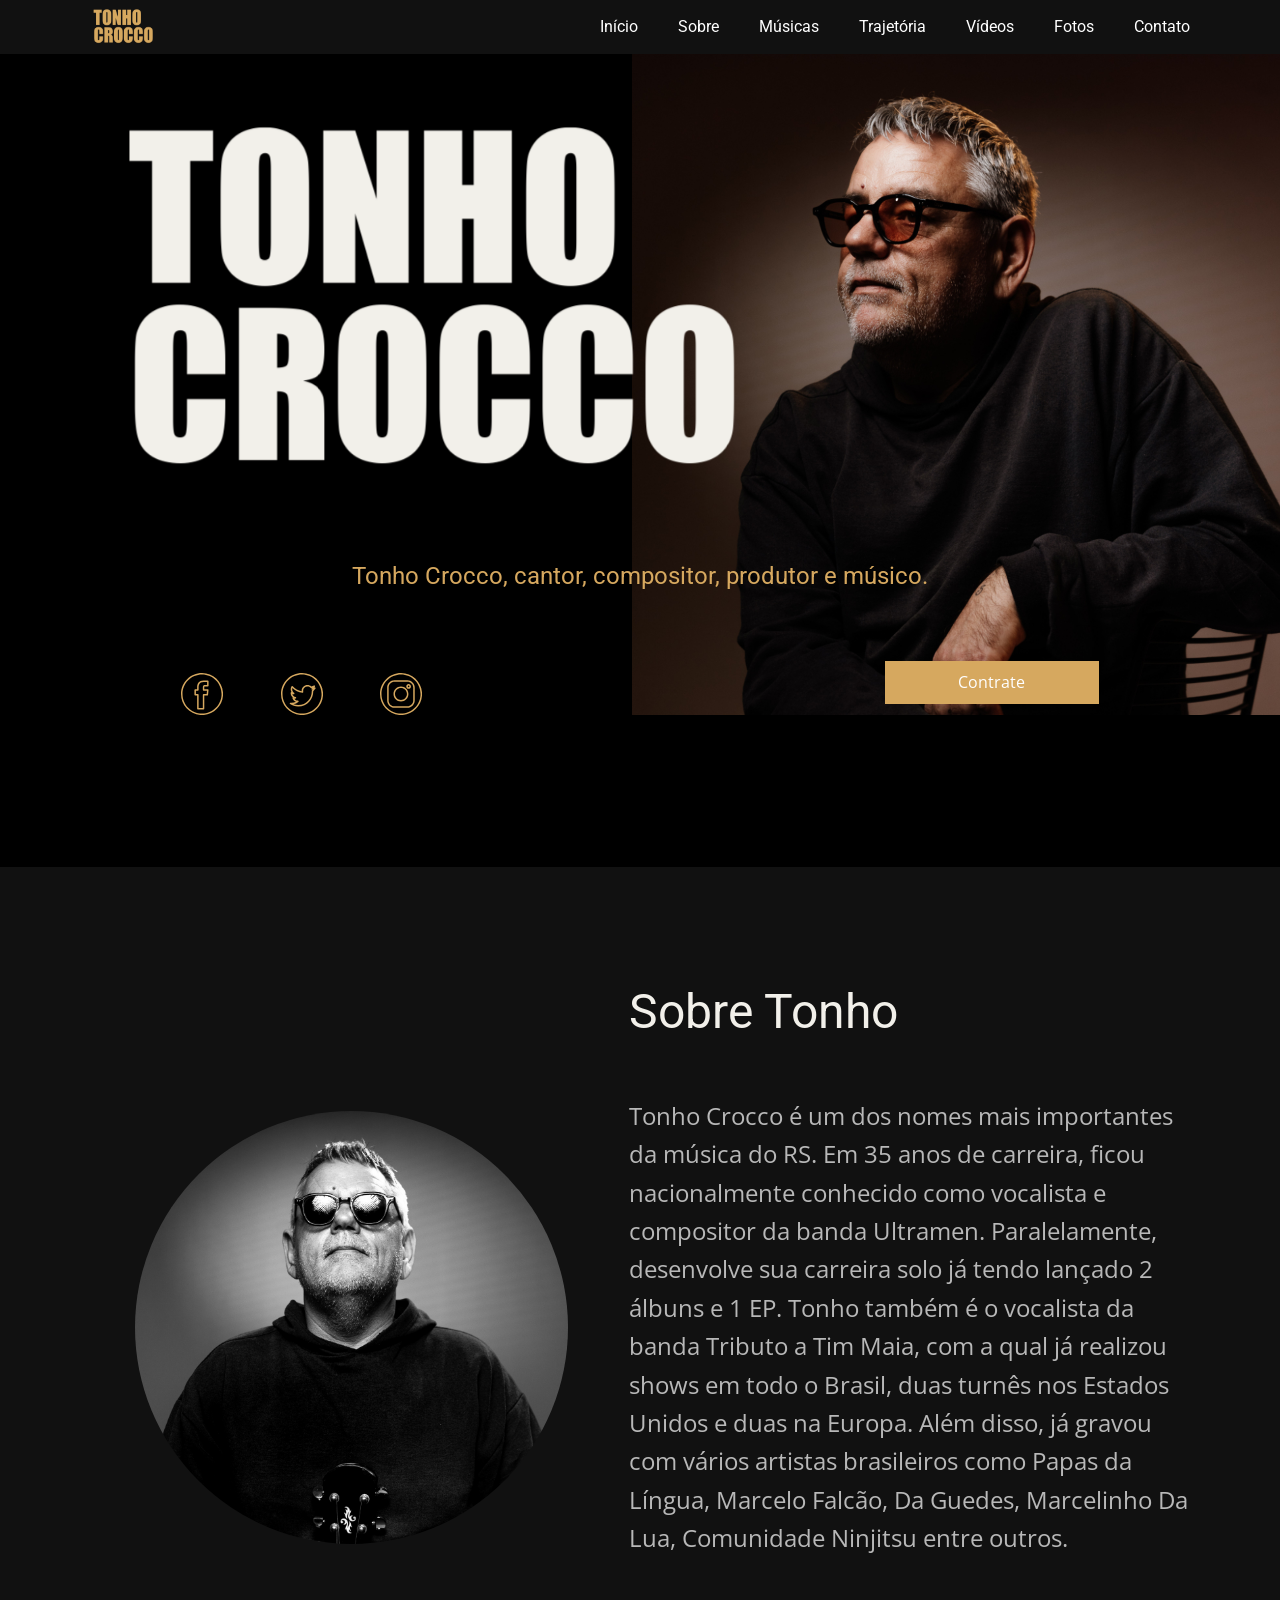
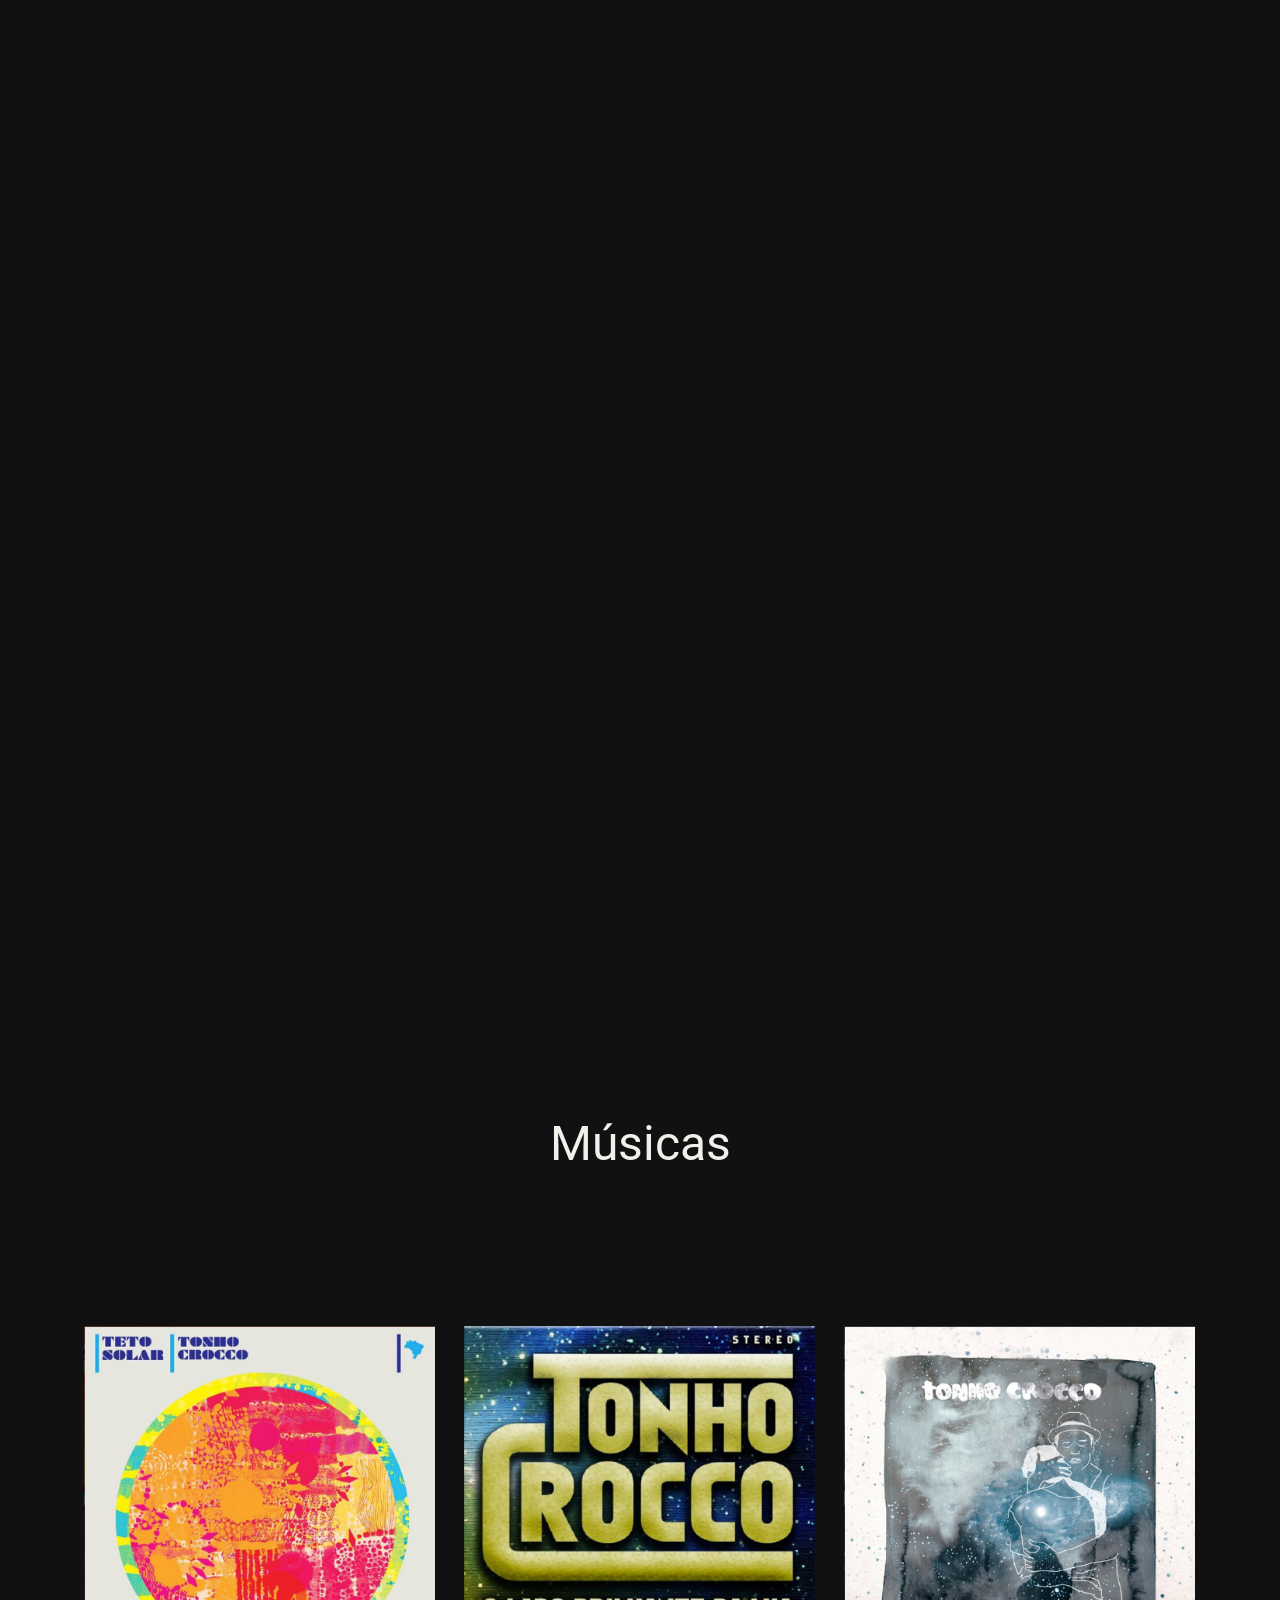
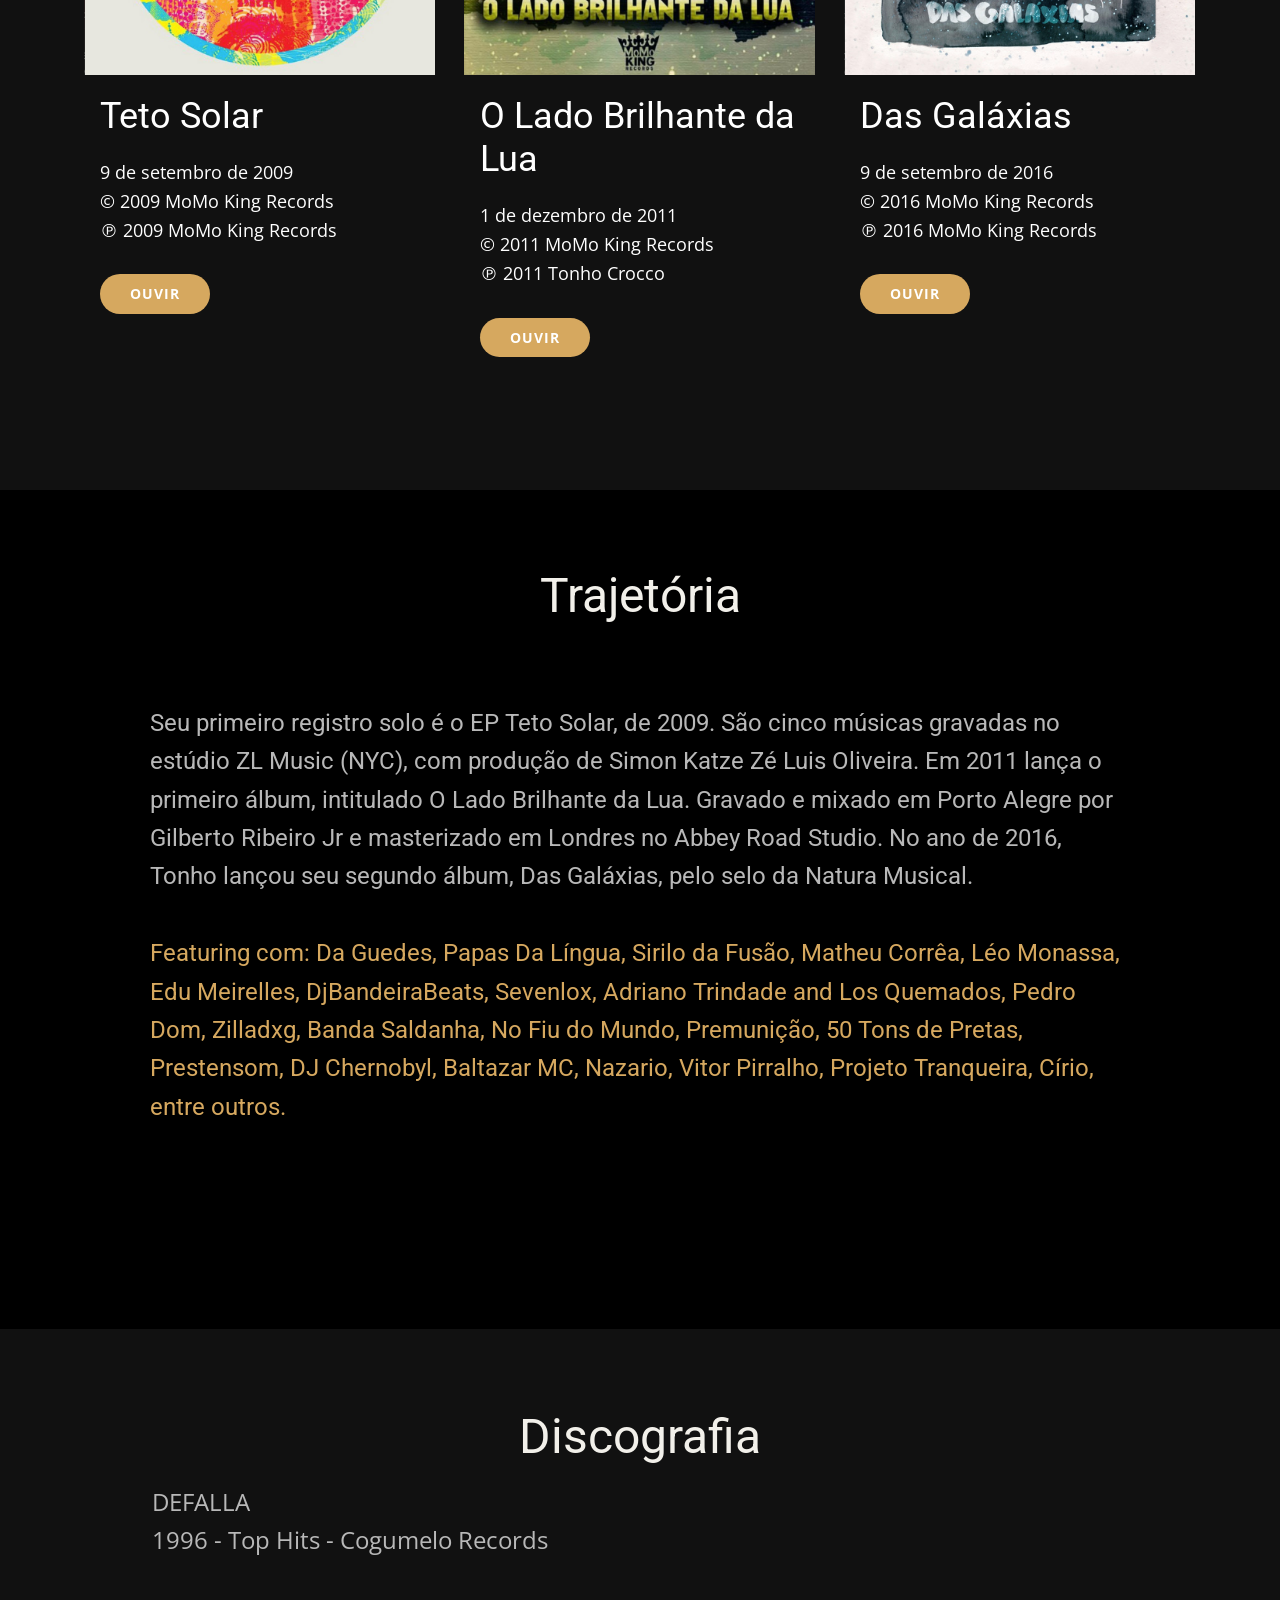
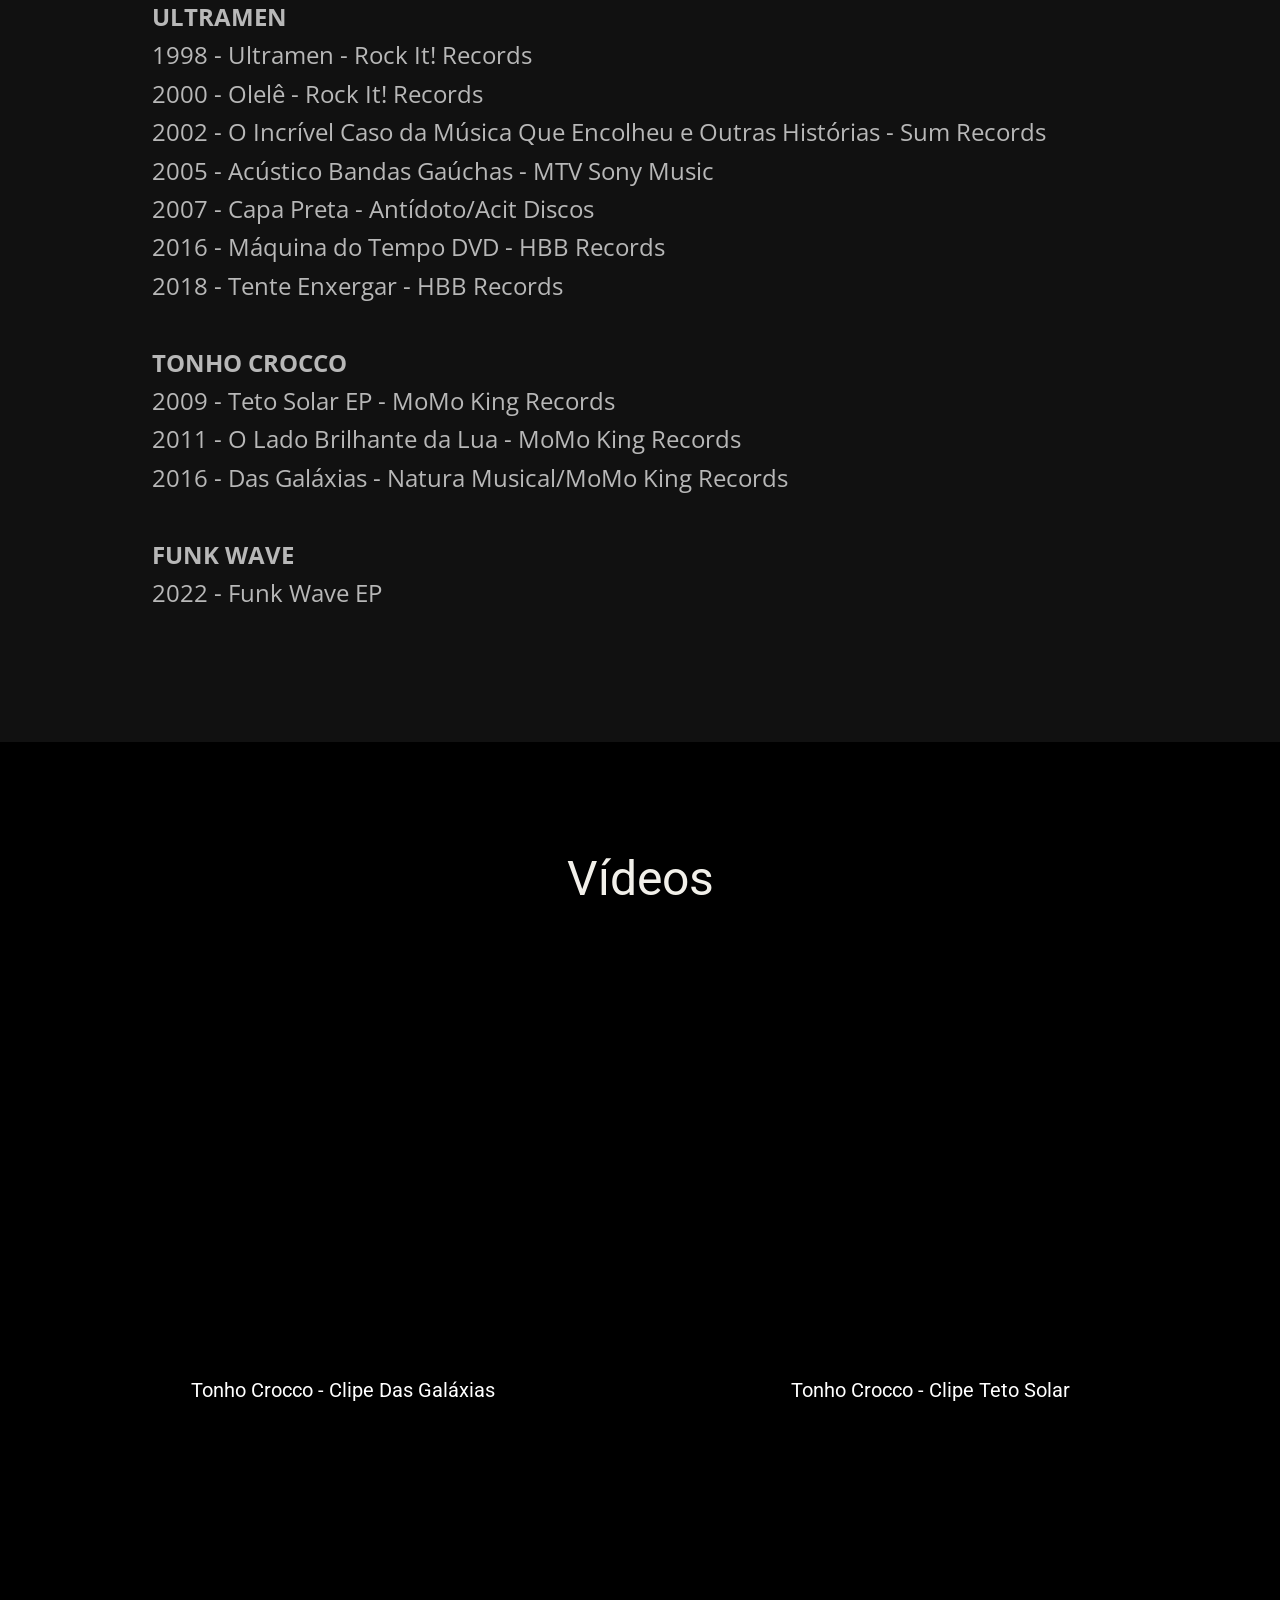
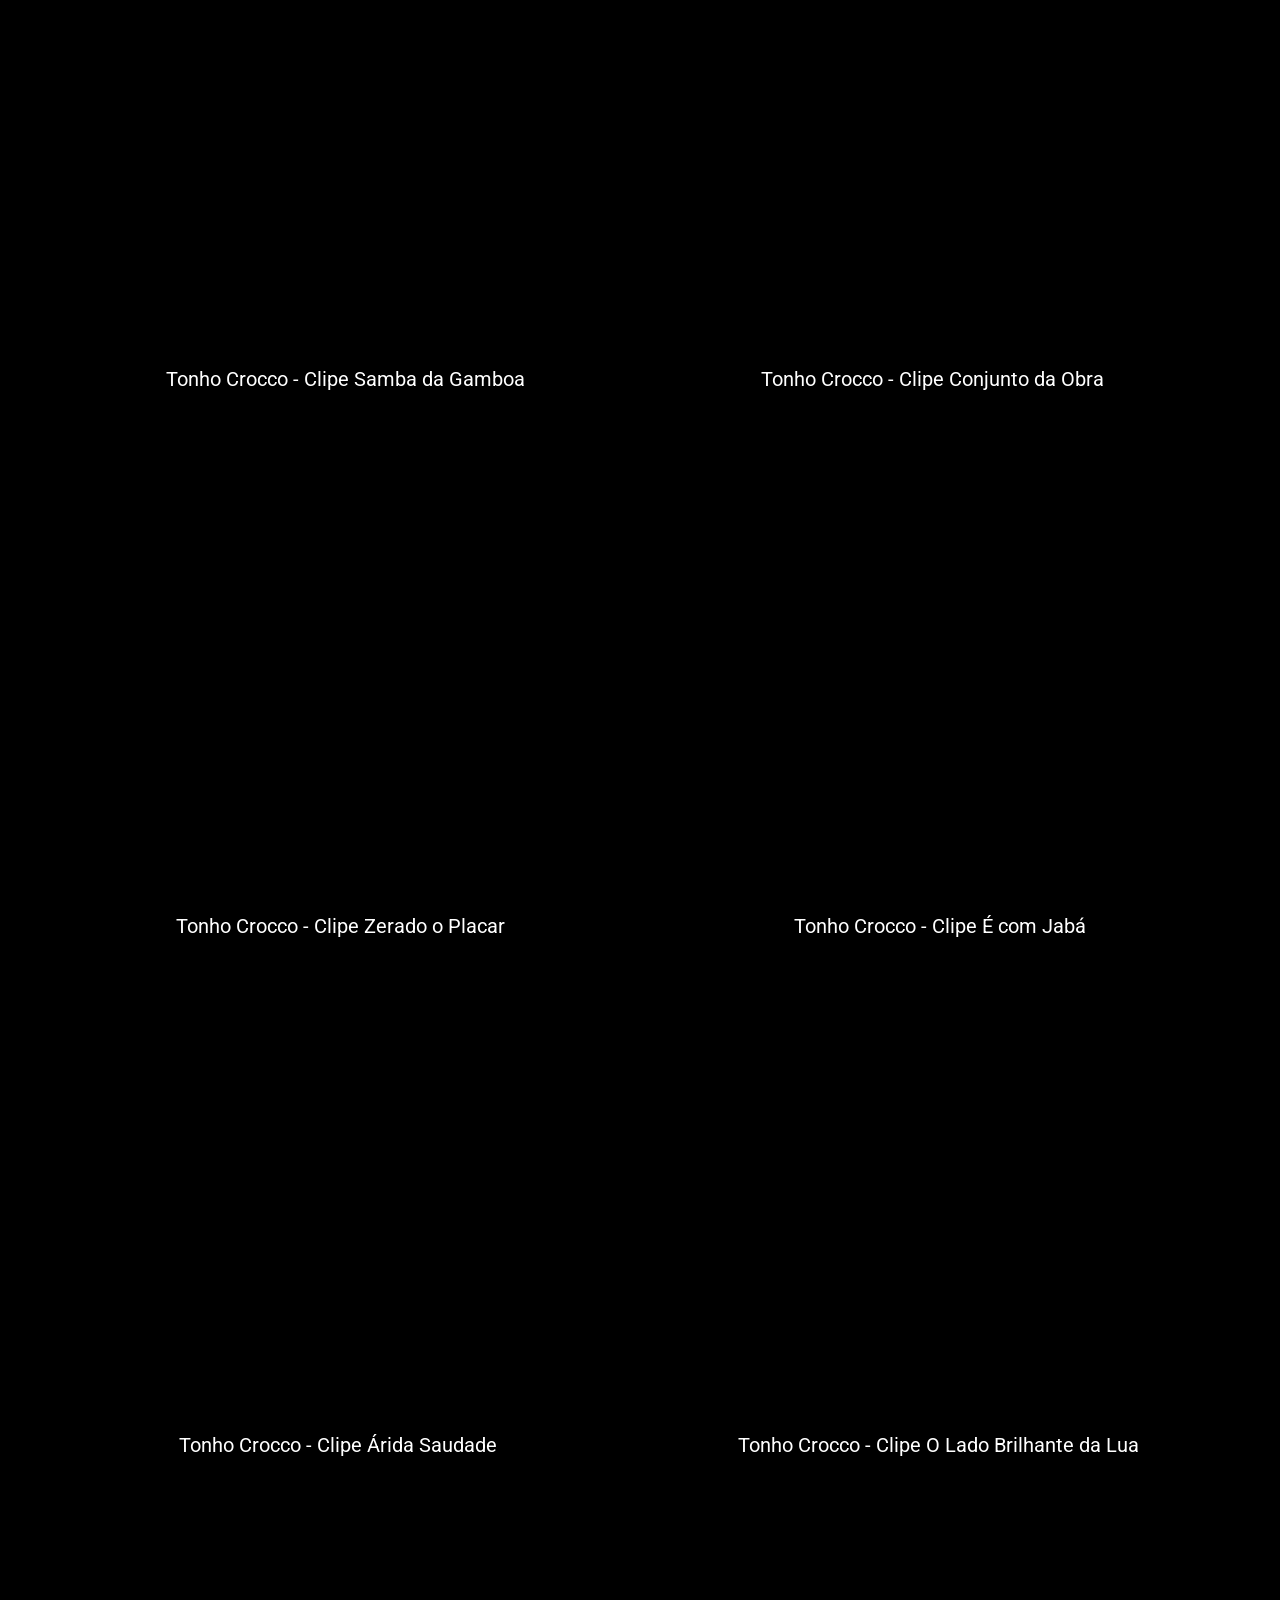
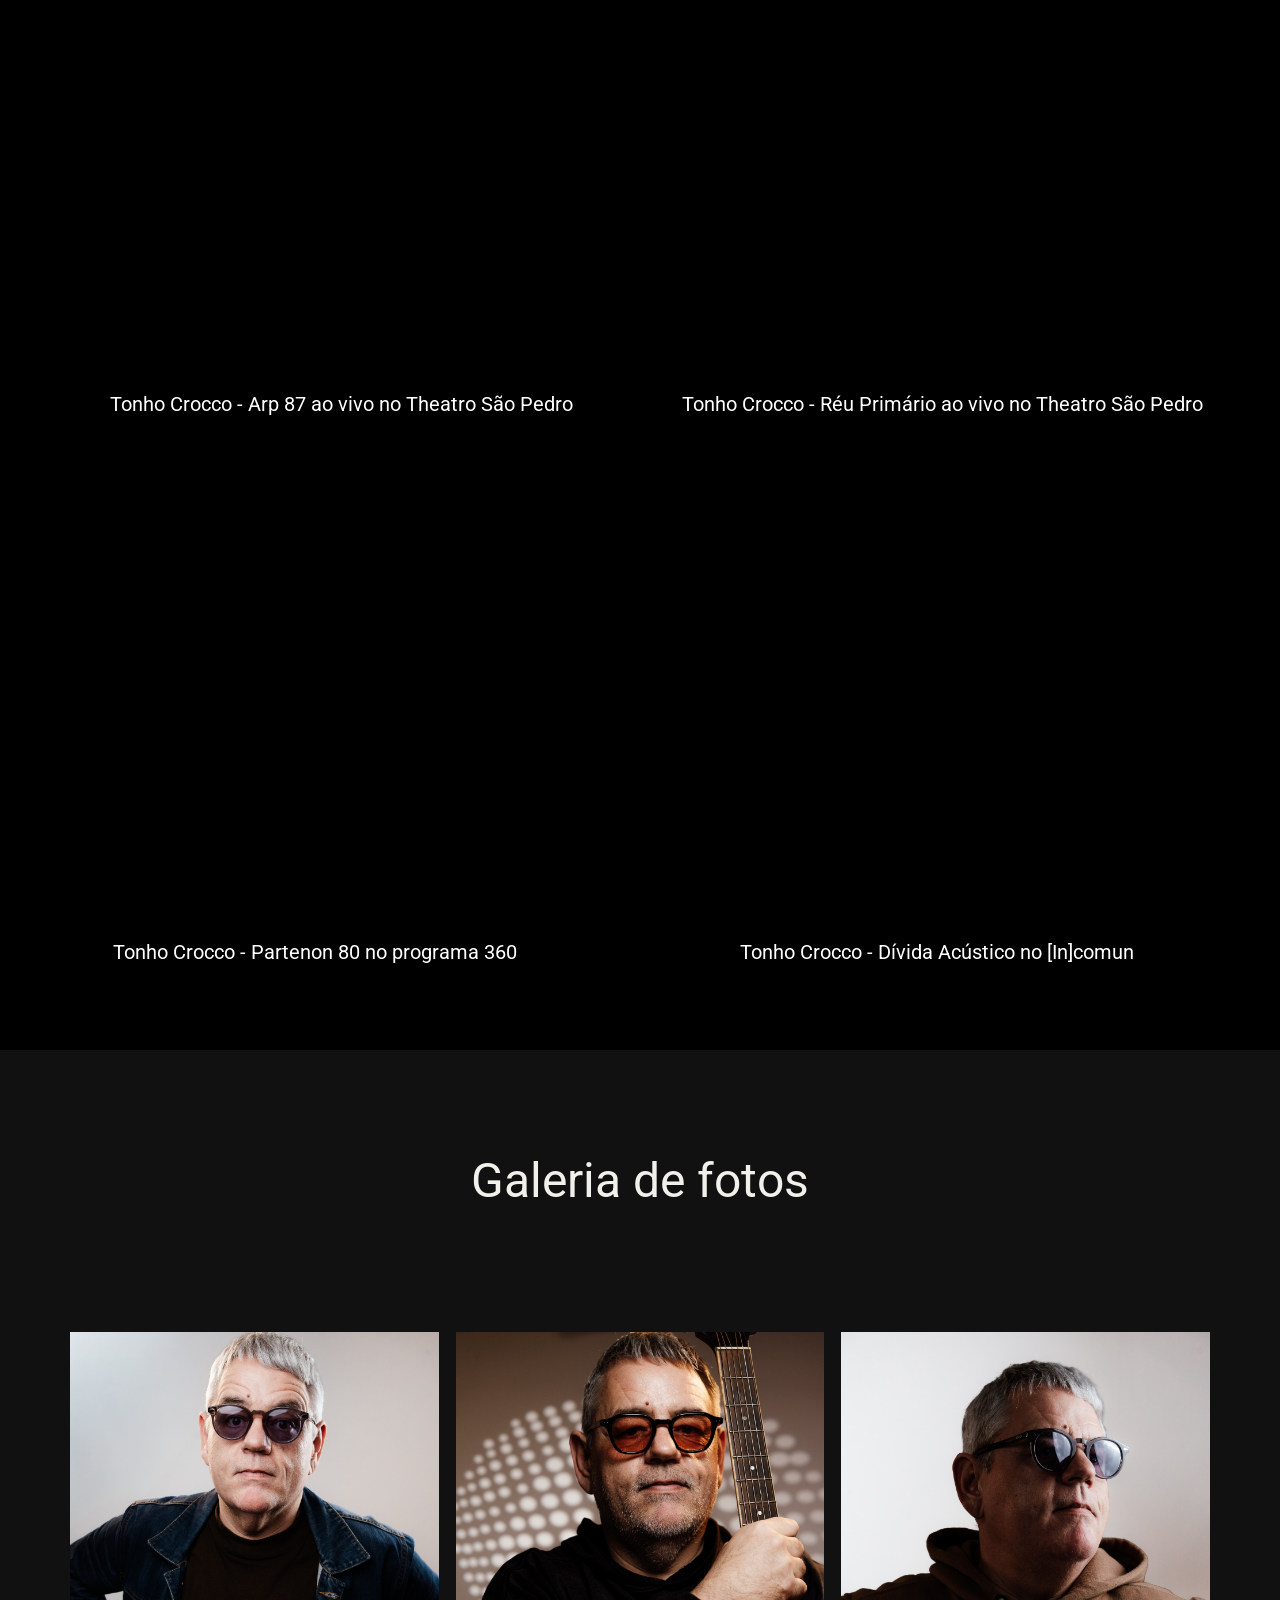
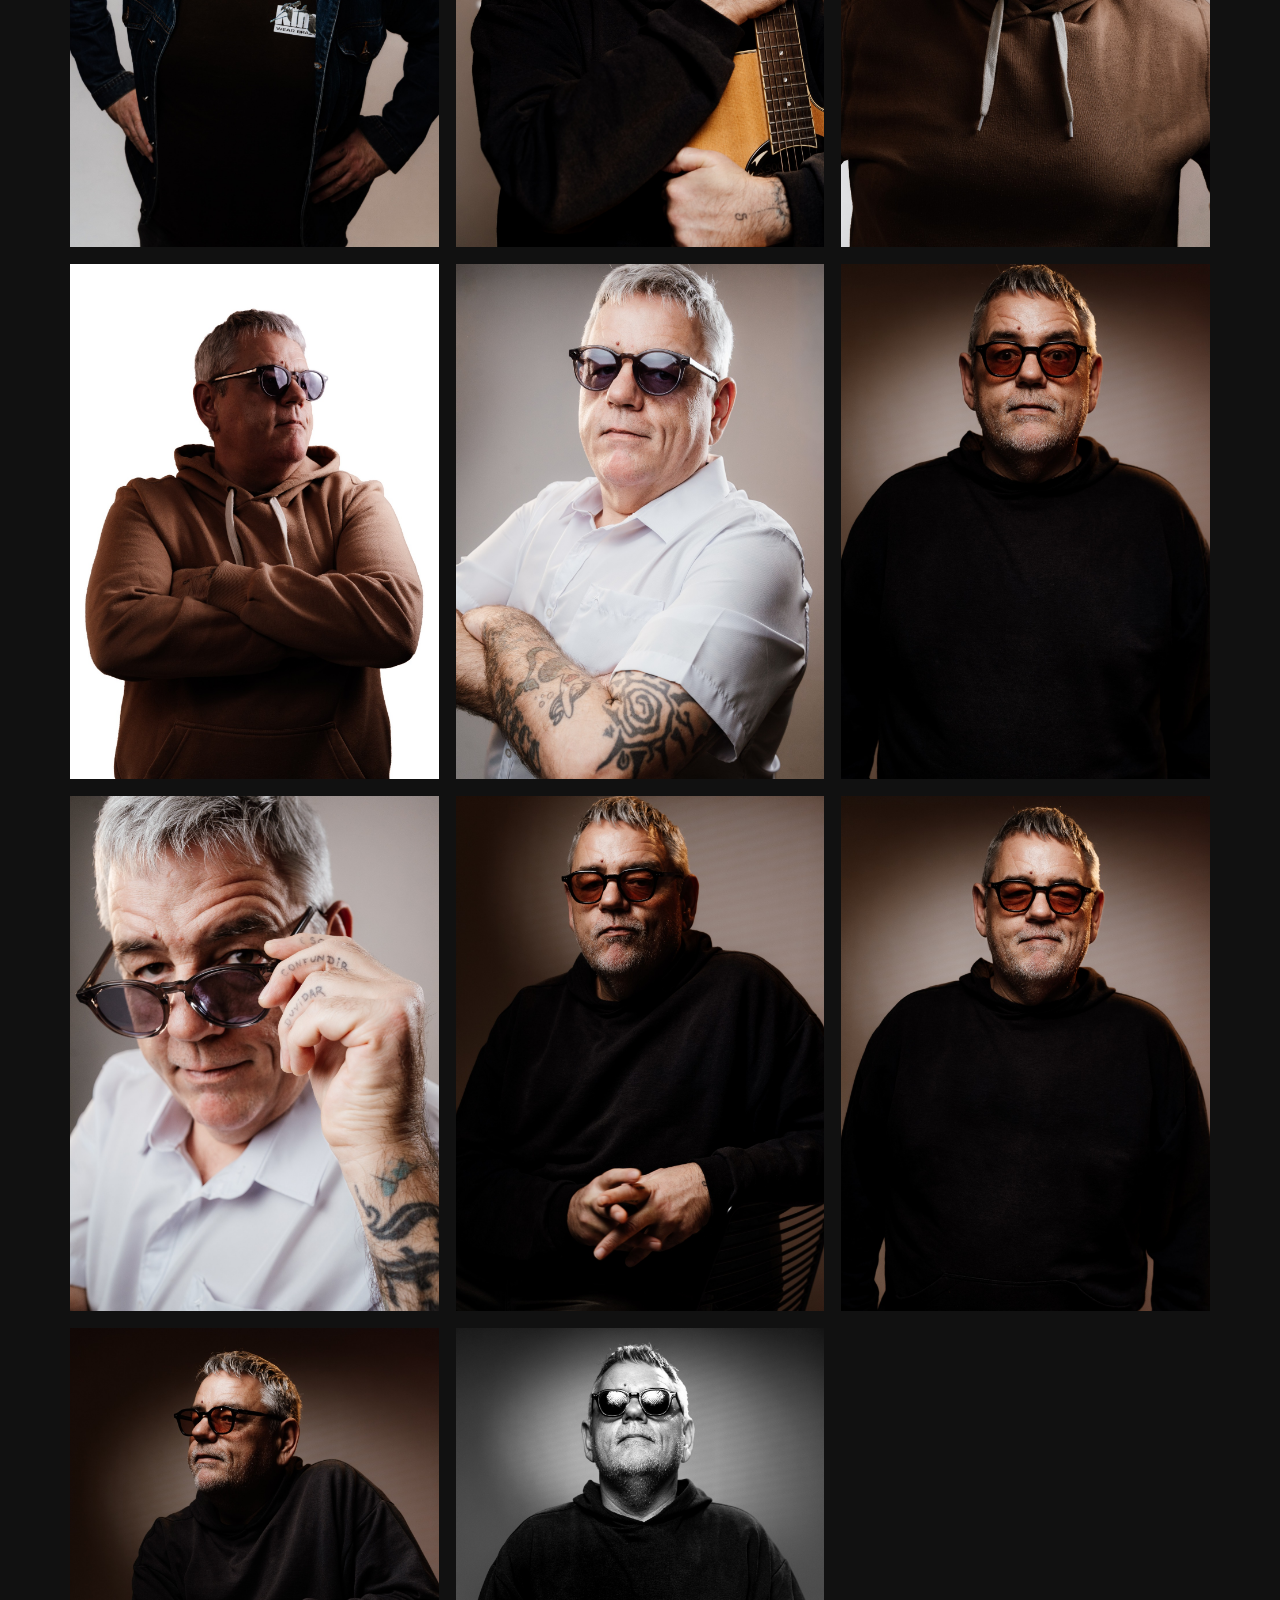
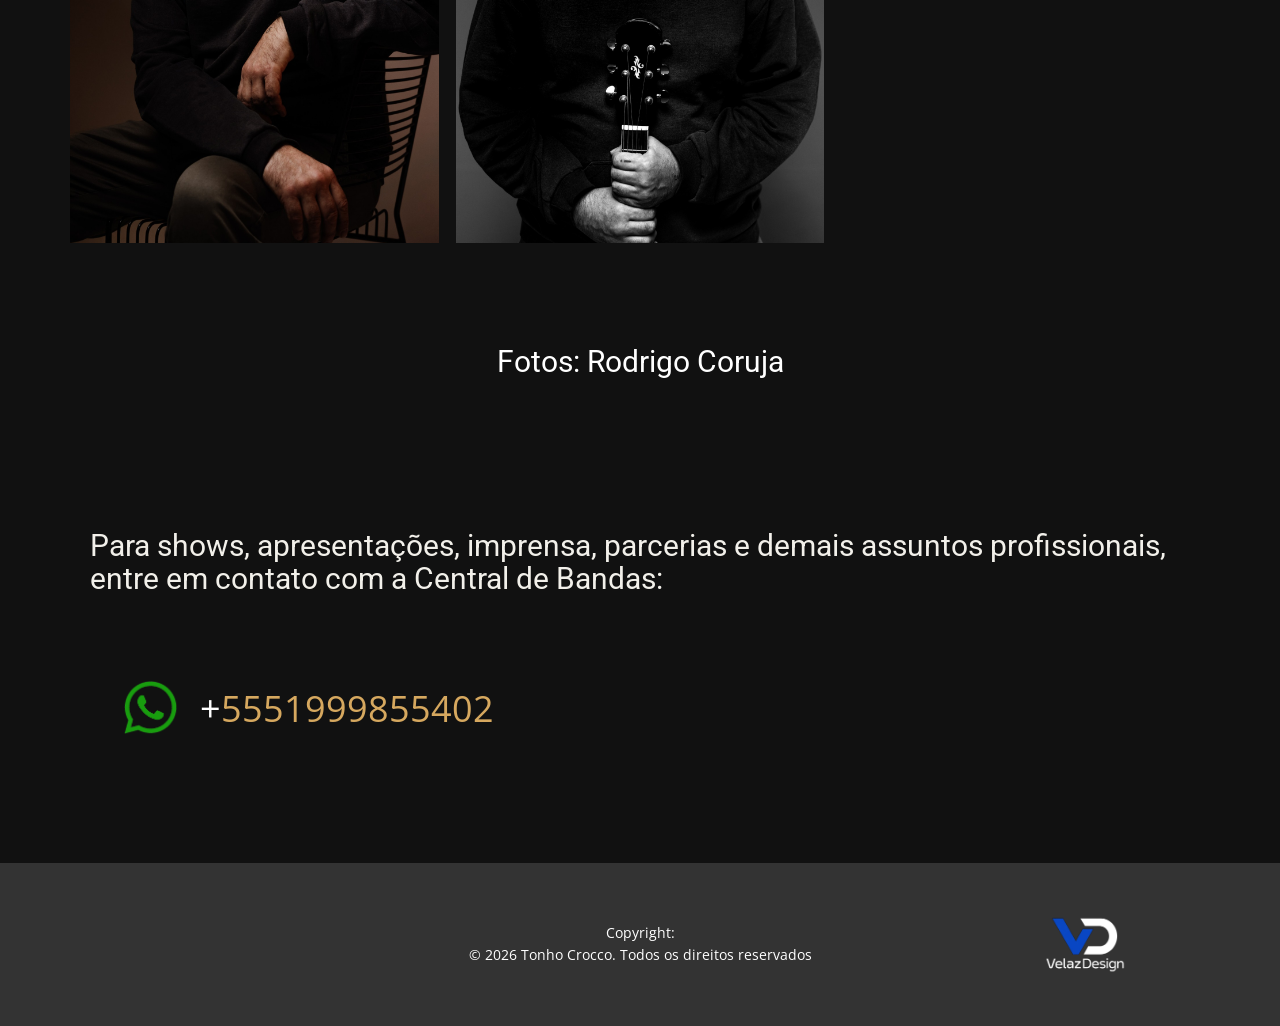
==== commit 210fa915: "Update index.html" ====
--- a/index.html
+++ b/index.html
@@ -477,7 +477,7 @@
     
     
     <footer class="u-align-center u-clearfix u-container-align-center-xl u-footer u-grey-80 u-footer" id="footer"><div class="u-clearfix u-sheet u-valign-middle-lg u-sheet-1">
-        <a href="https://www.velazdesign.com" class="u-image u-logo u-image-1" data-image-width="1152" data-image-height="922" target="_blank">
+        <a href="https://velazdesign.github.io/" class="u-image u-logo u-image-1" data-image-width="1152" data-image-height="922" target="_blank">
           <img src="/images/VelazDesign_logo_transparente.PNG" class="u-logo-image u-logo-image-1" title="Velaz Design" alt="Logo VelazDesign">
         </a>
         <p class="u-small-text u-text u-text-variant u-text-1"> Copyright: <br> © 2026 Tonho Crocco. Todos os direitos reservados
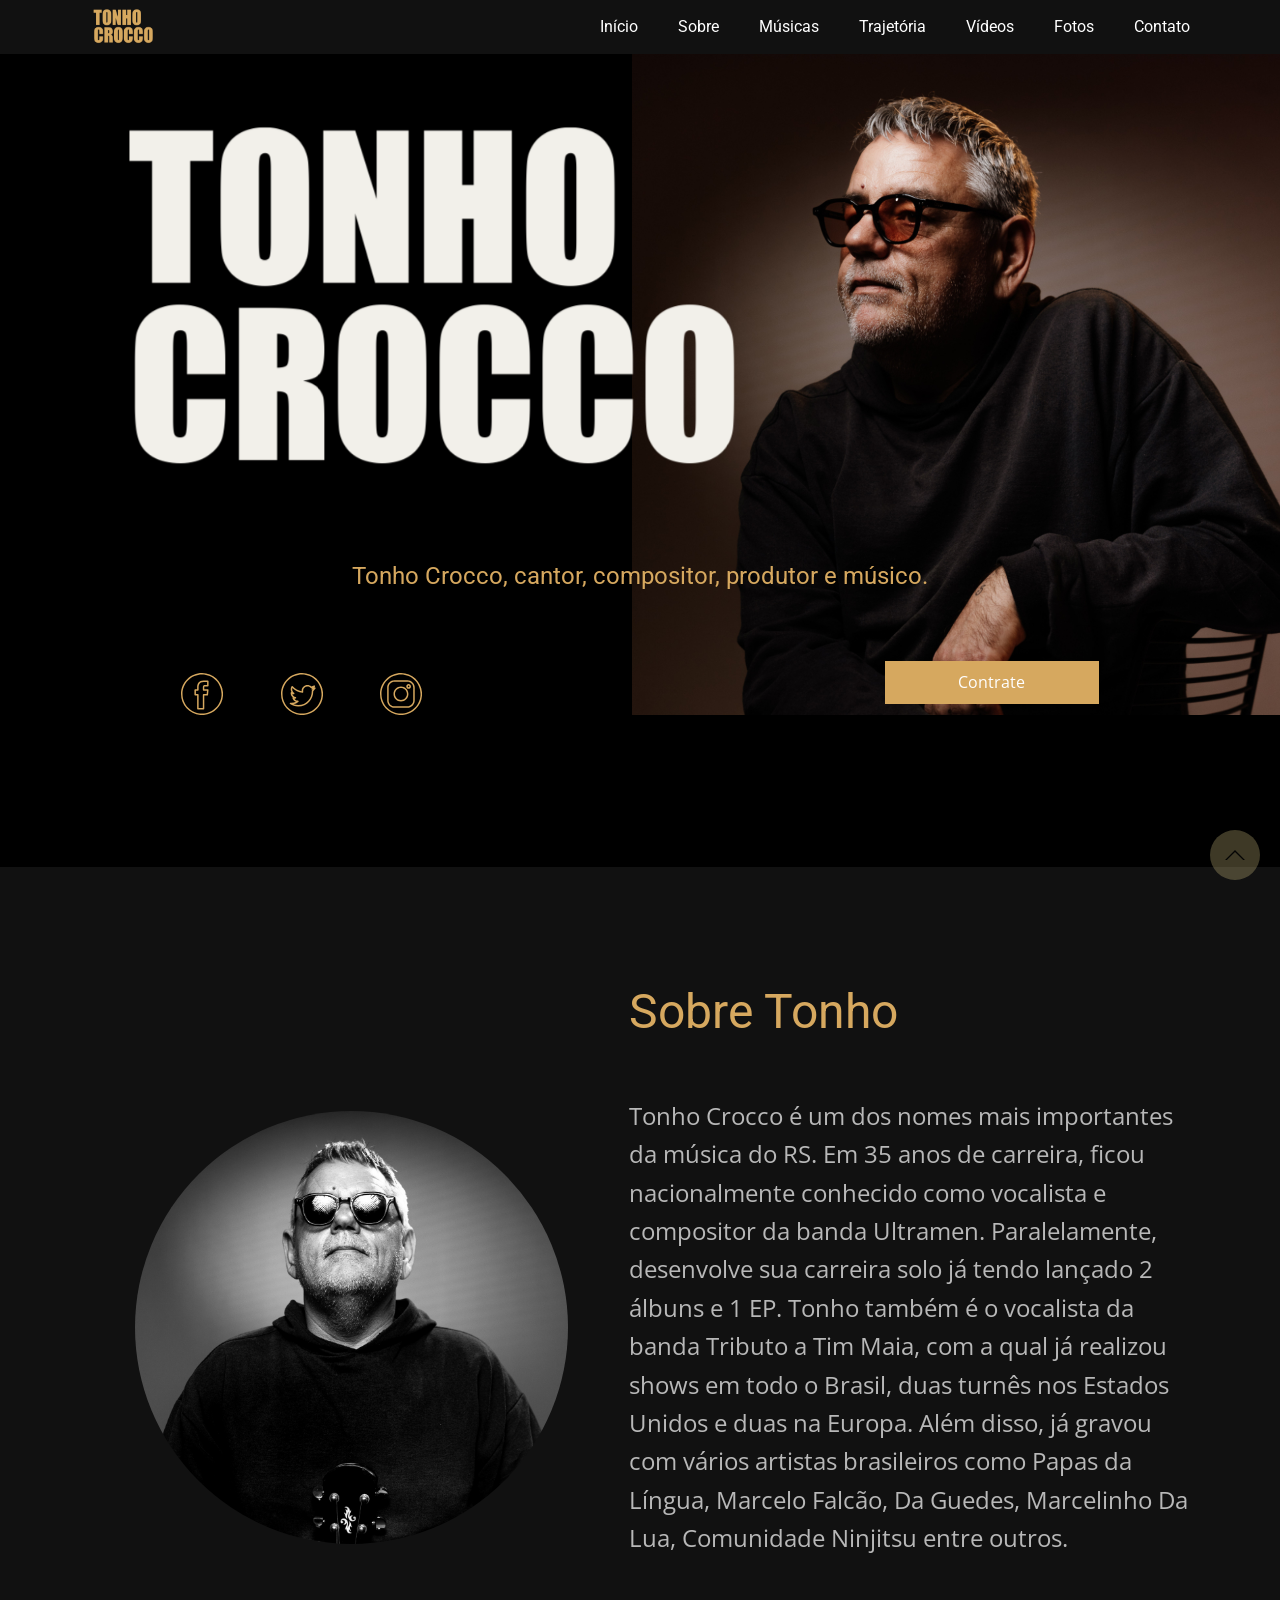
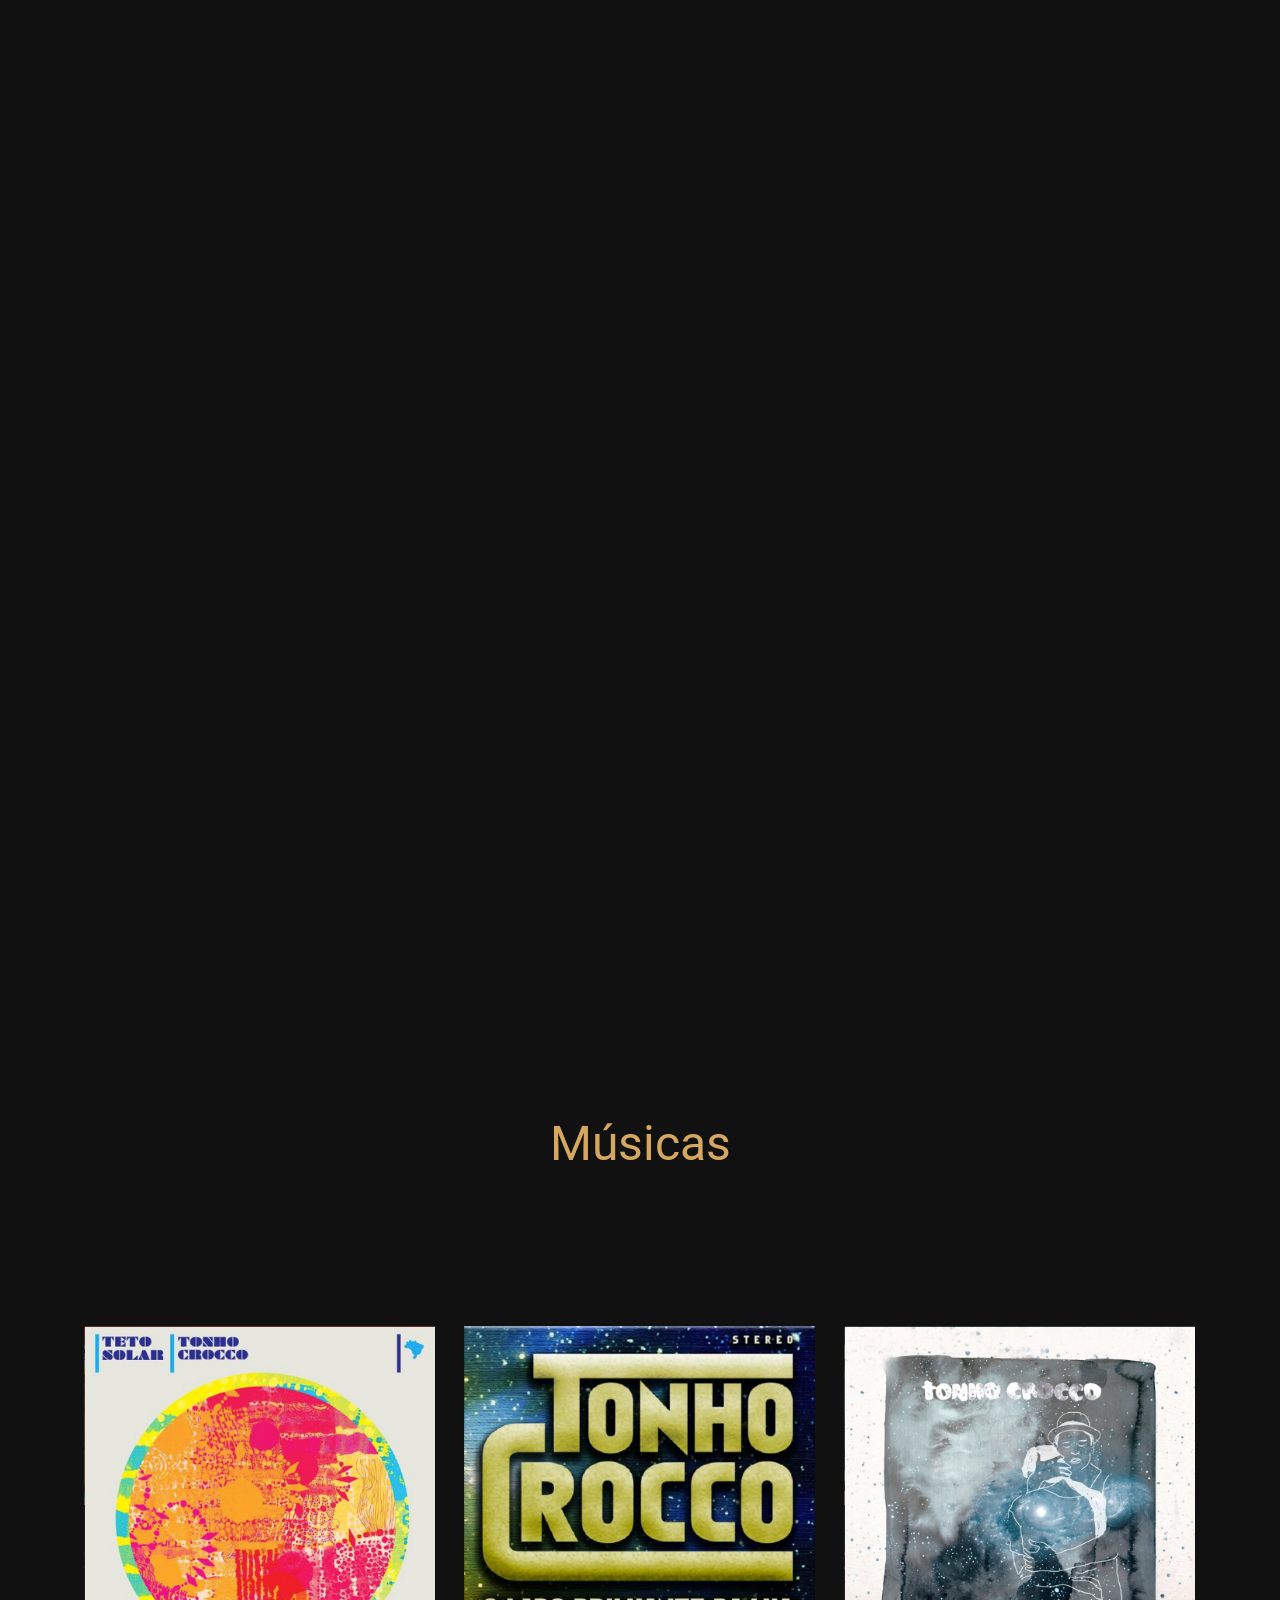
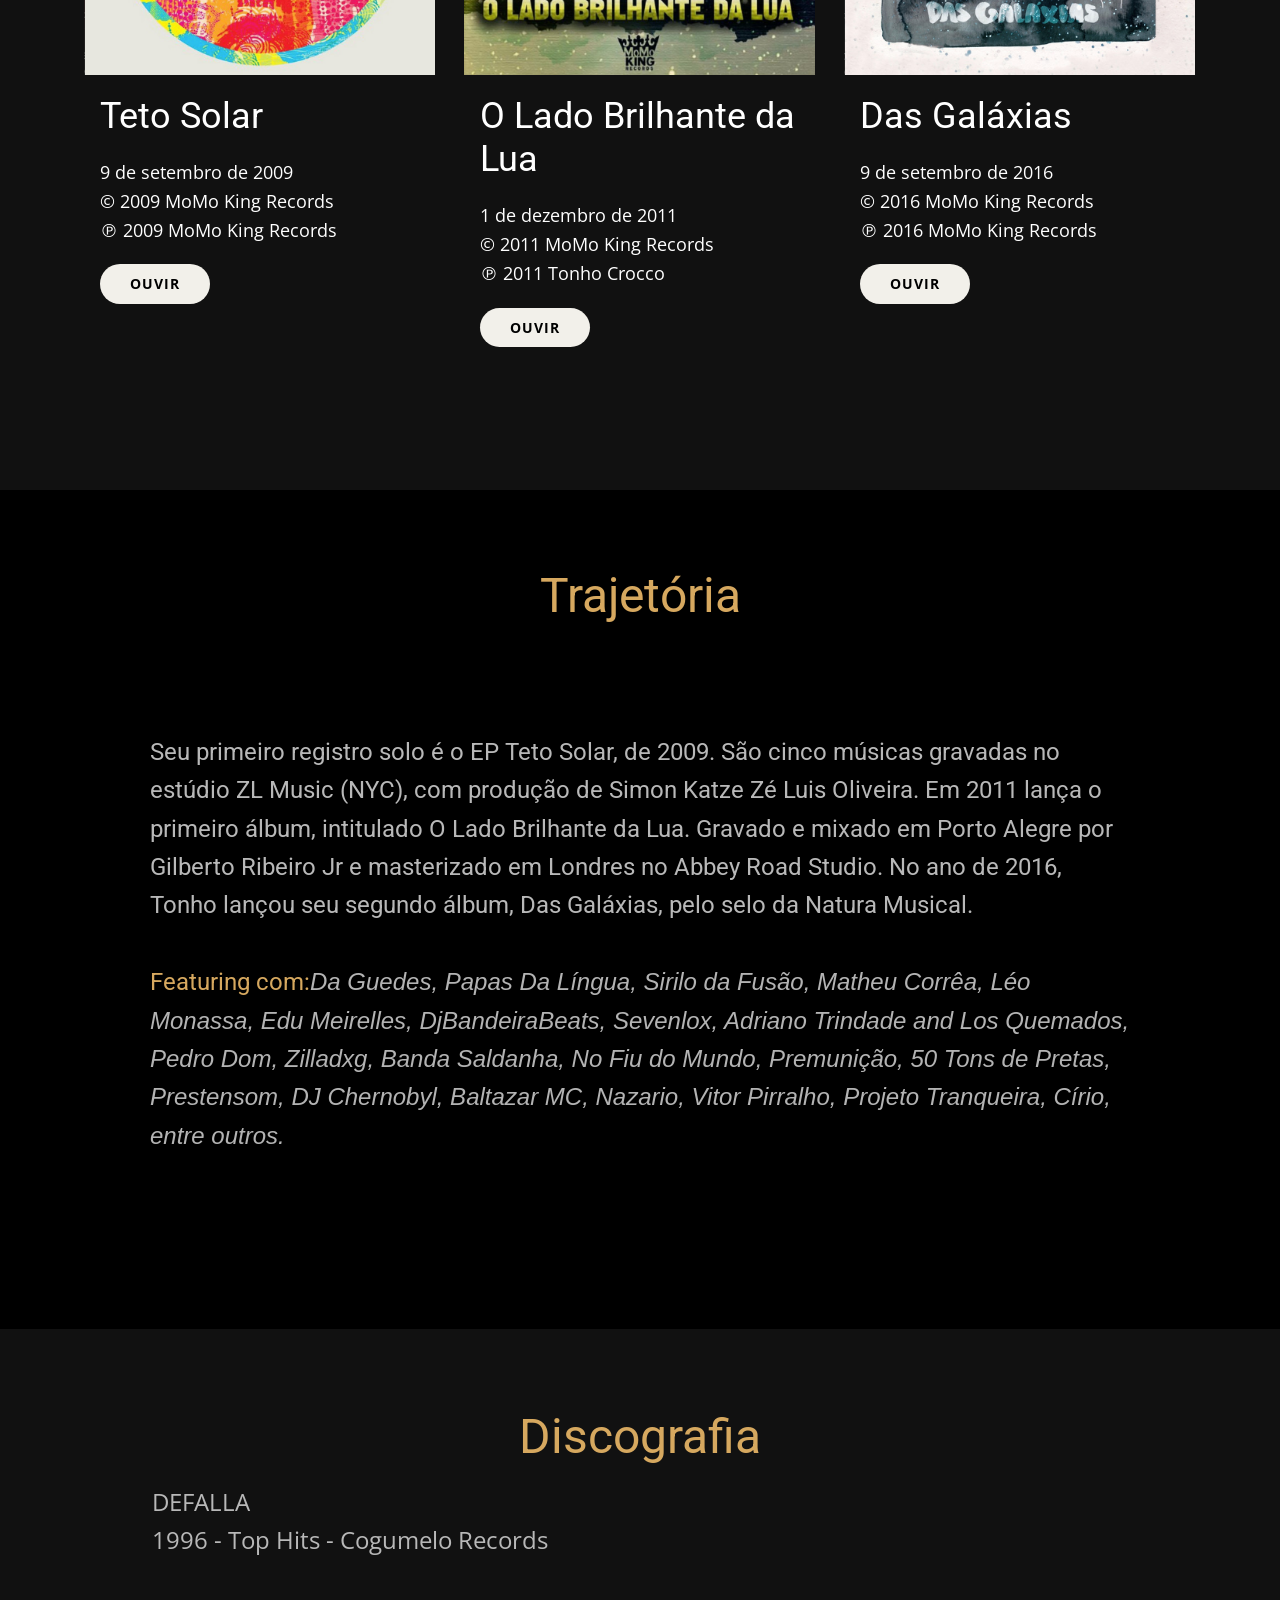
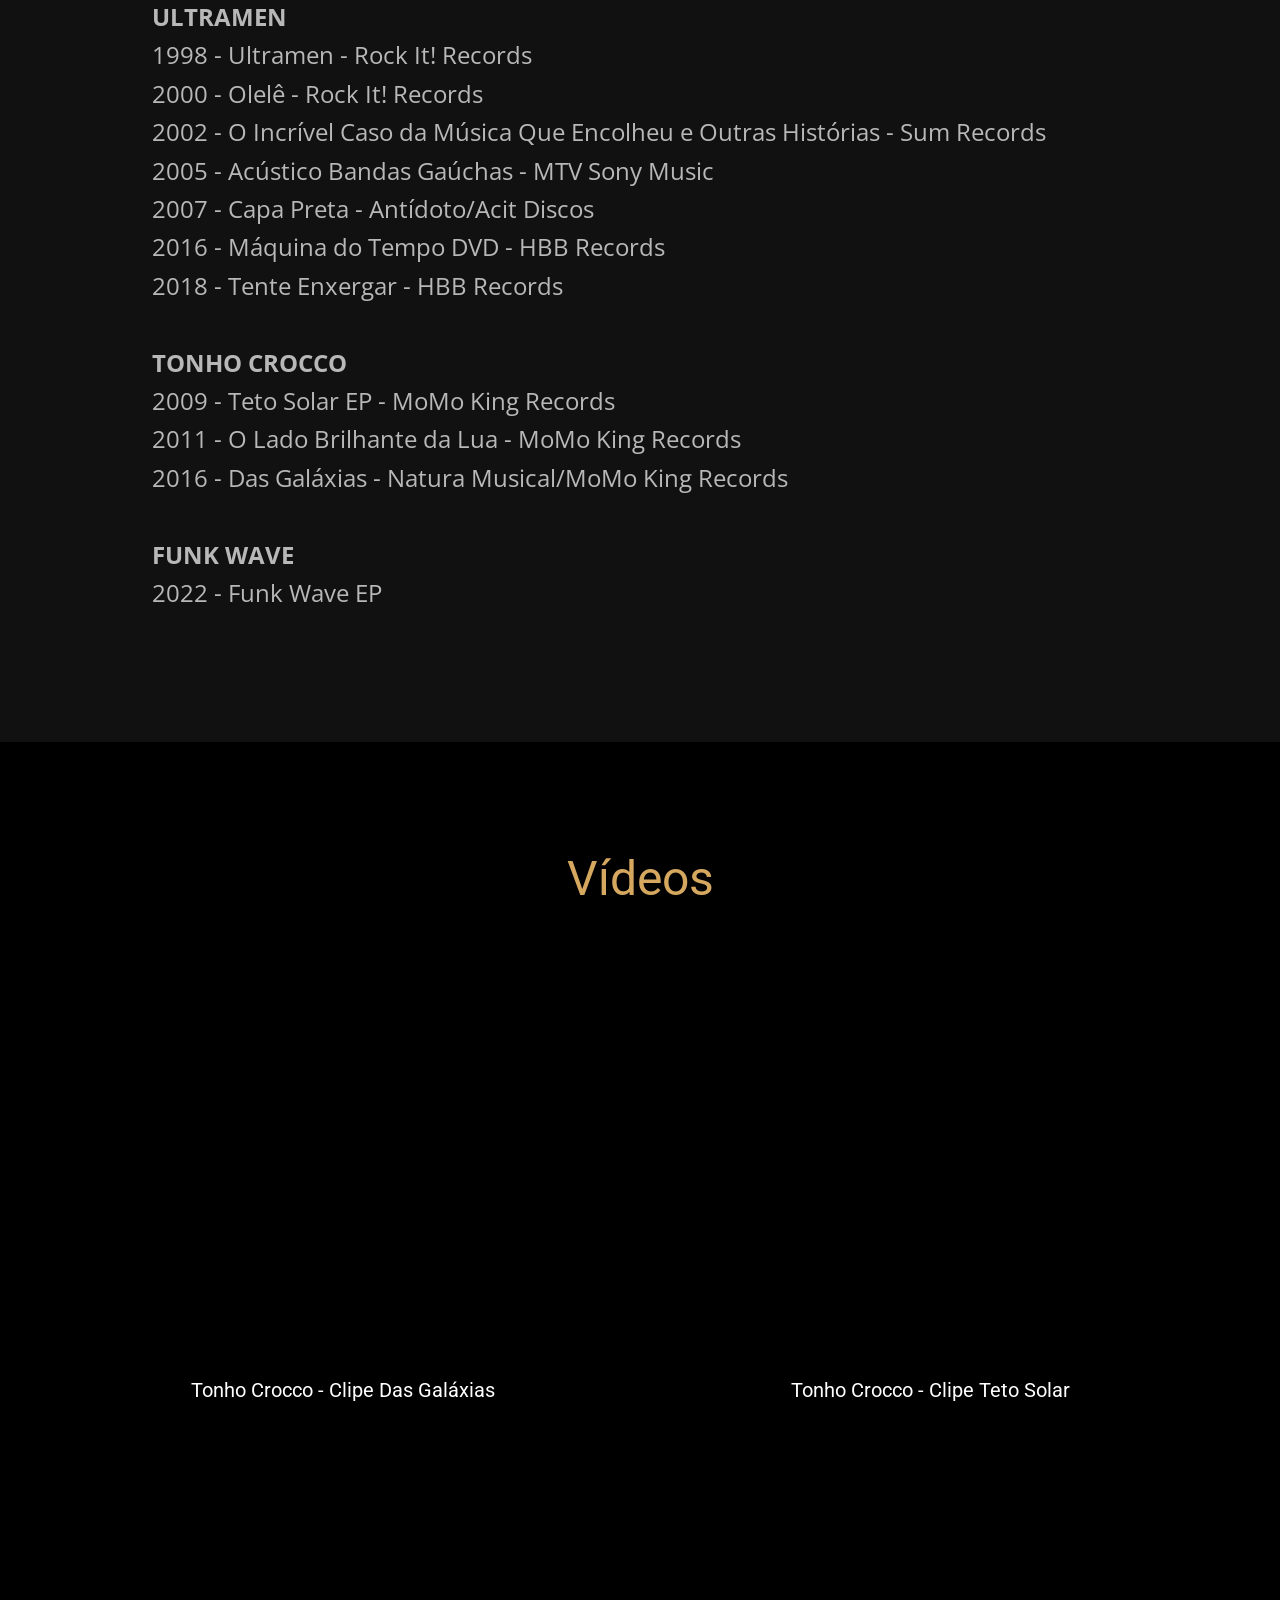
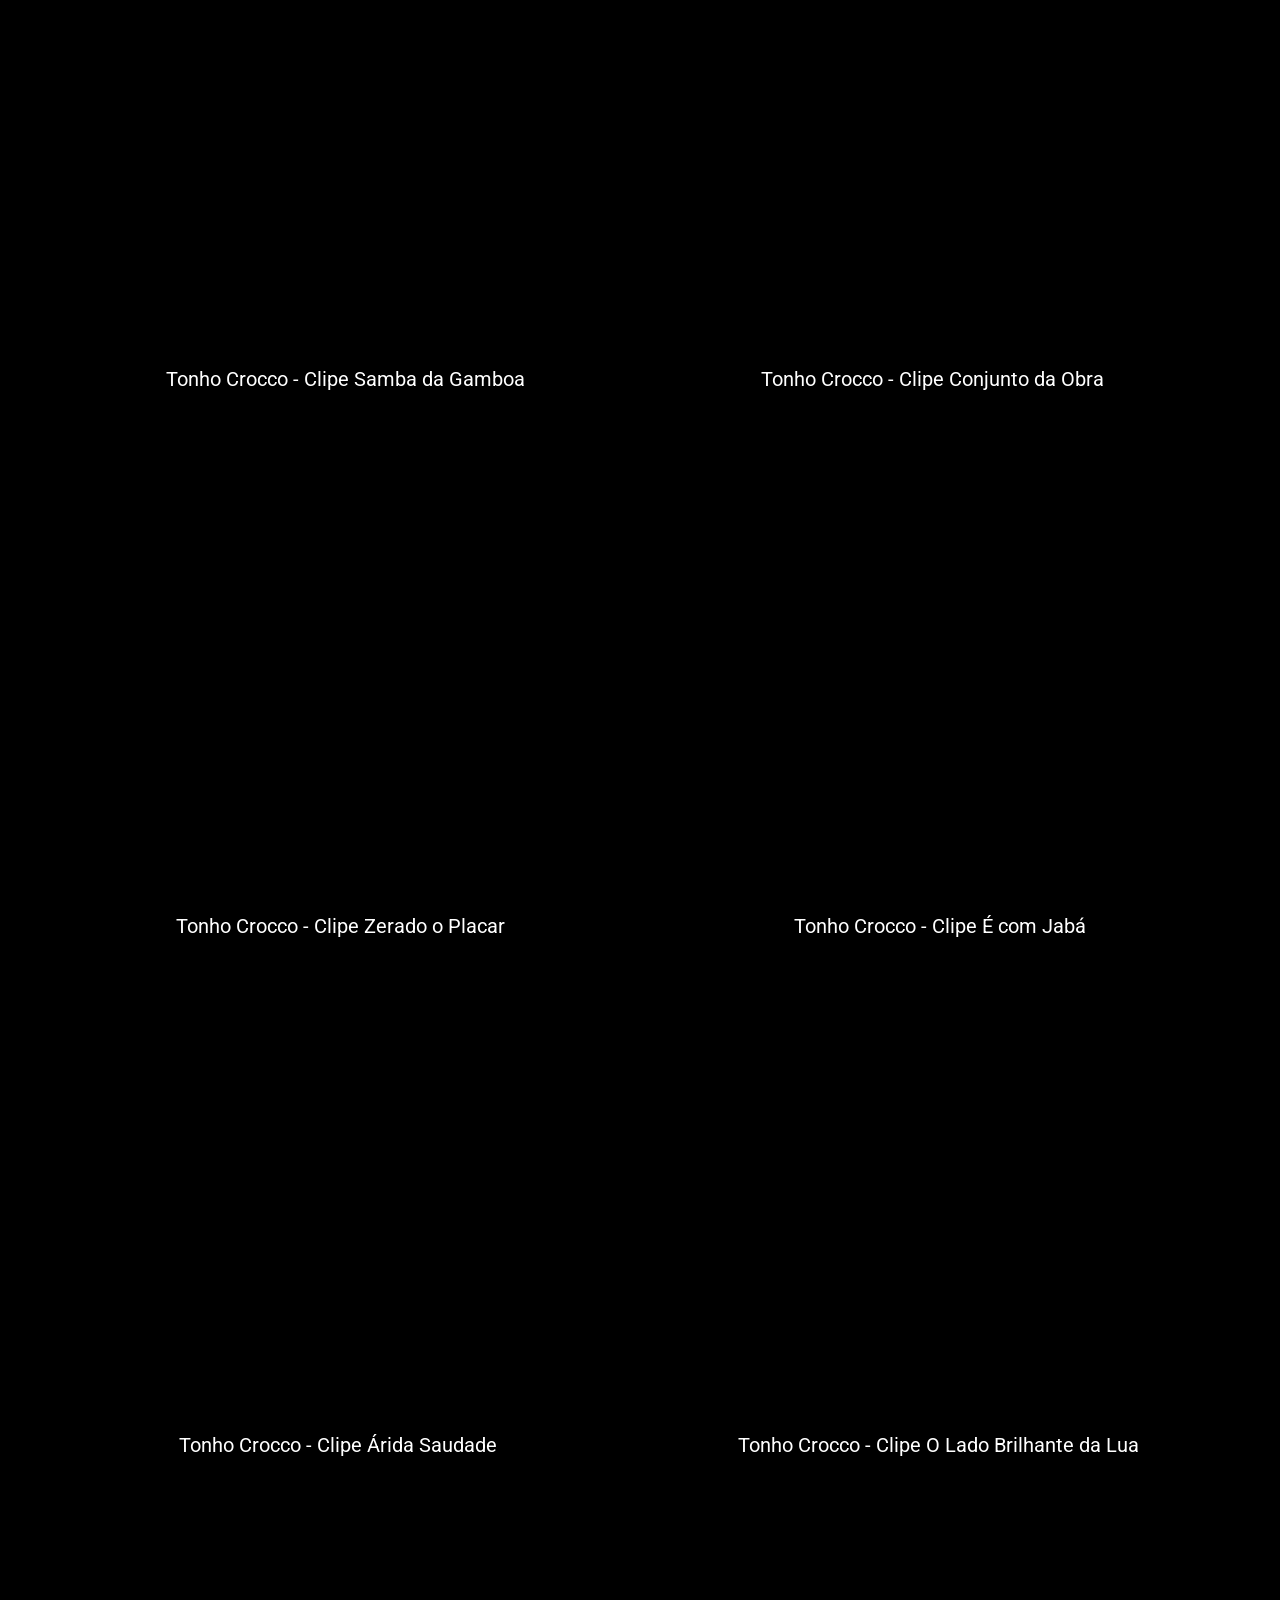
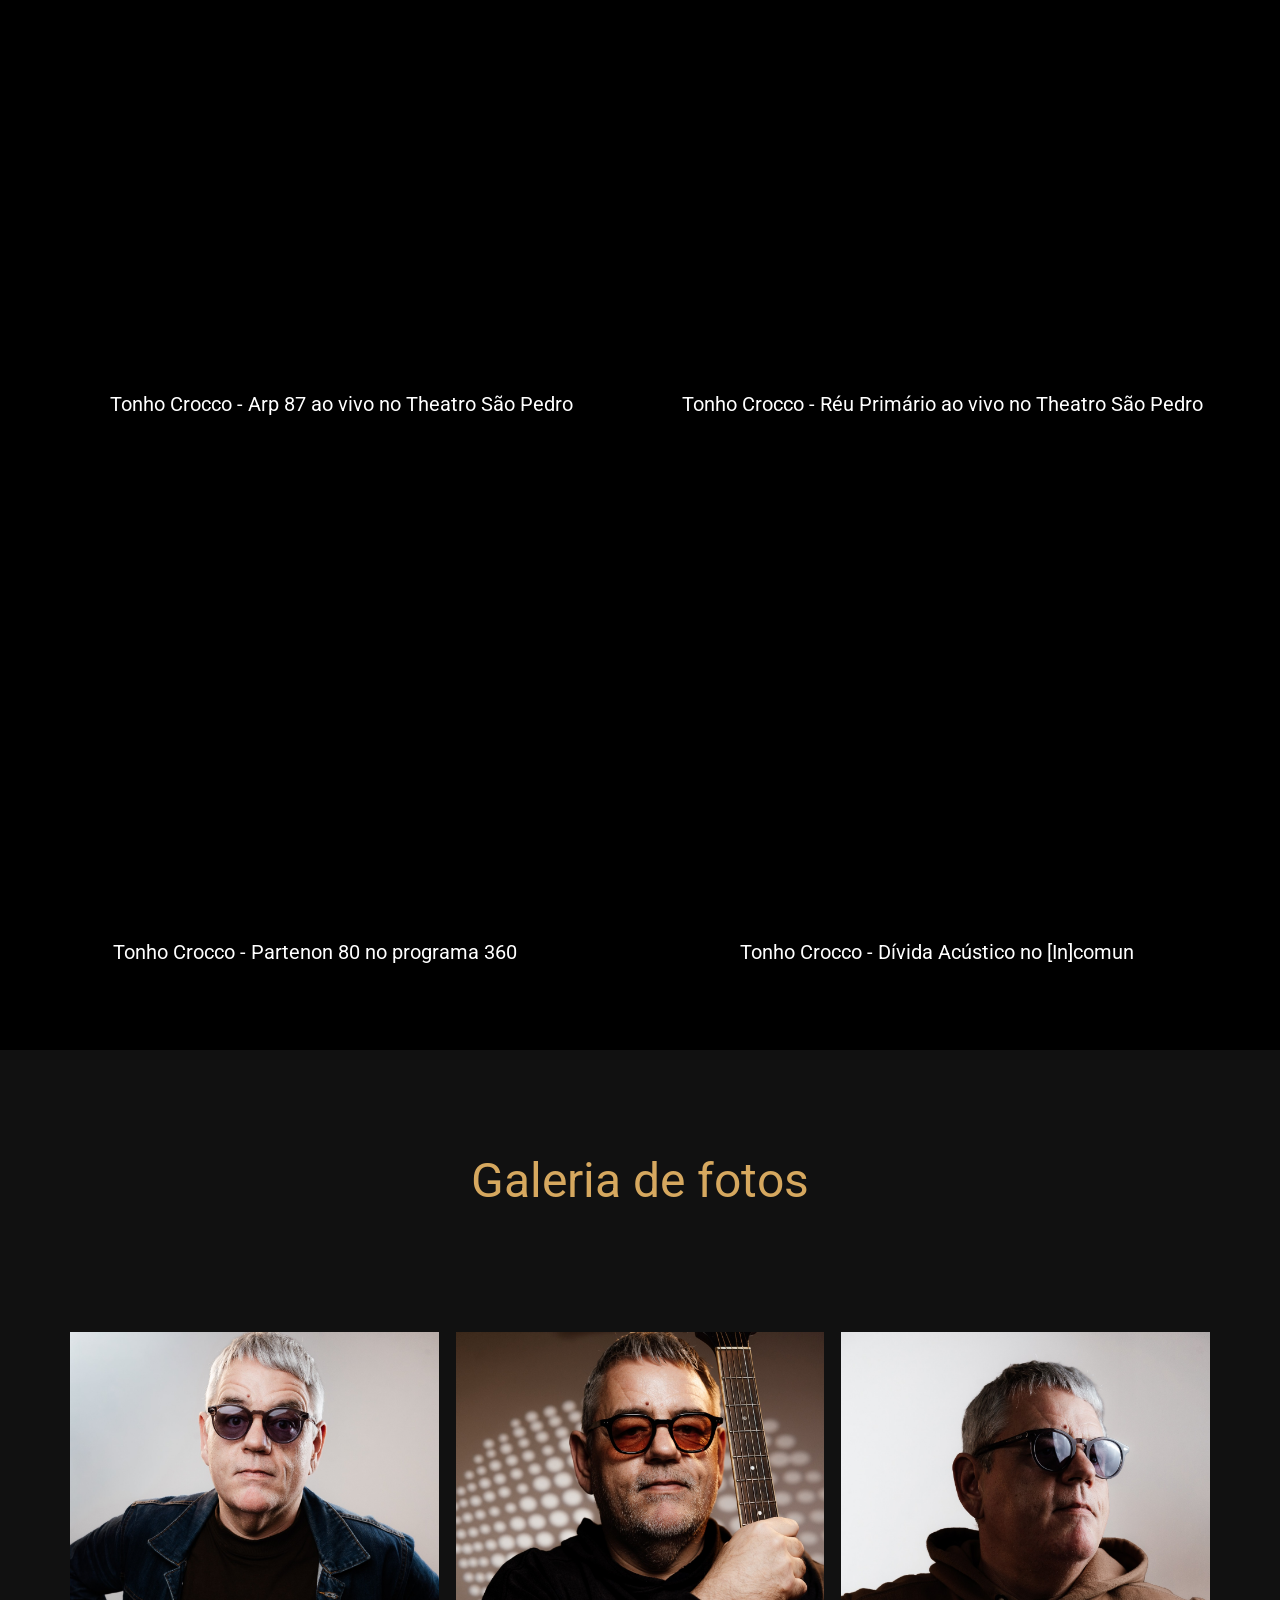
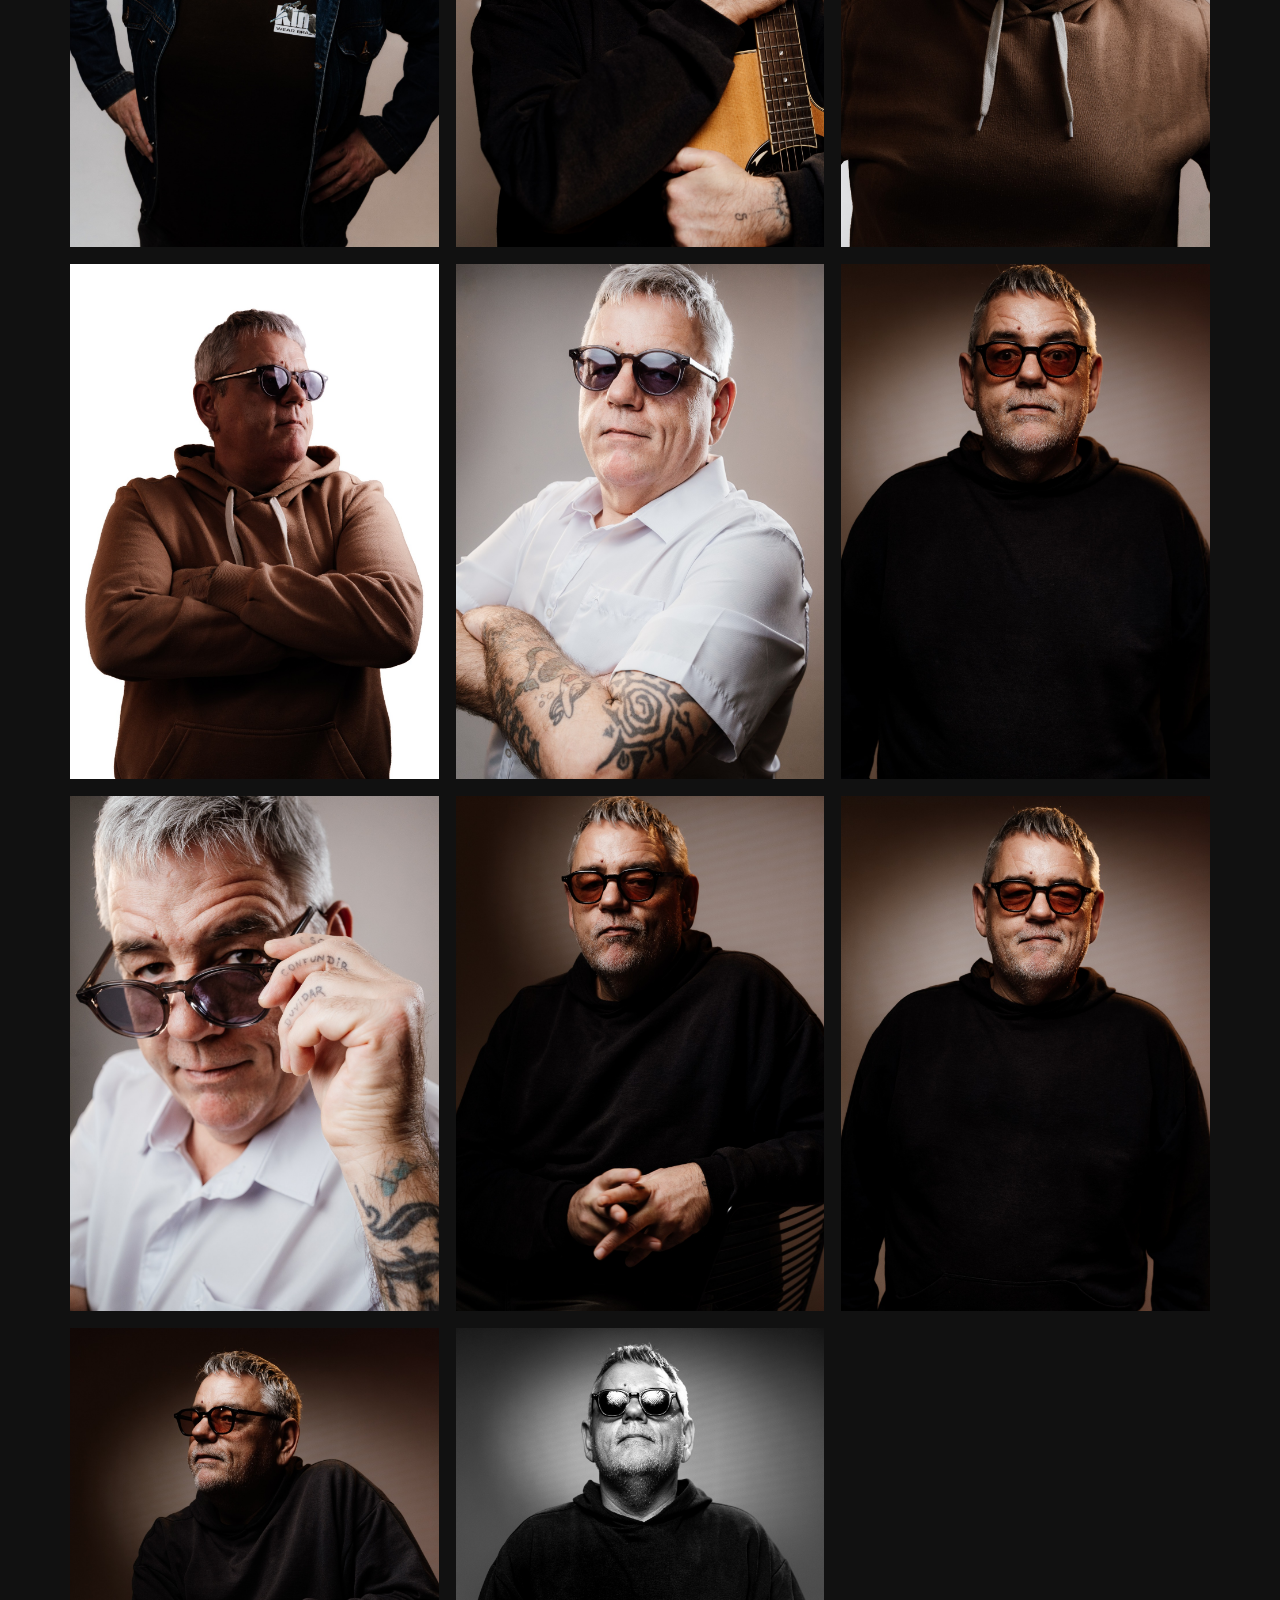
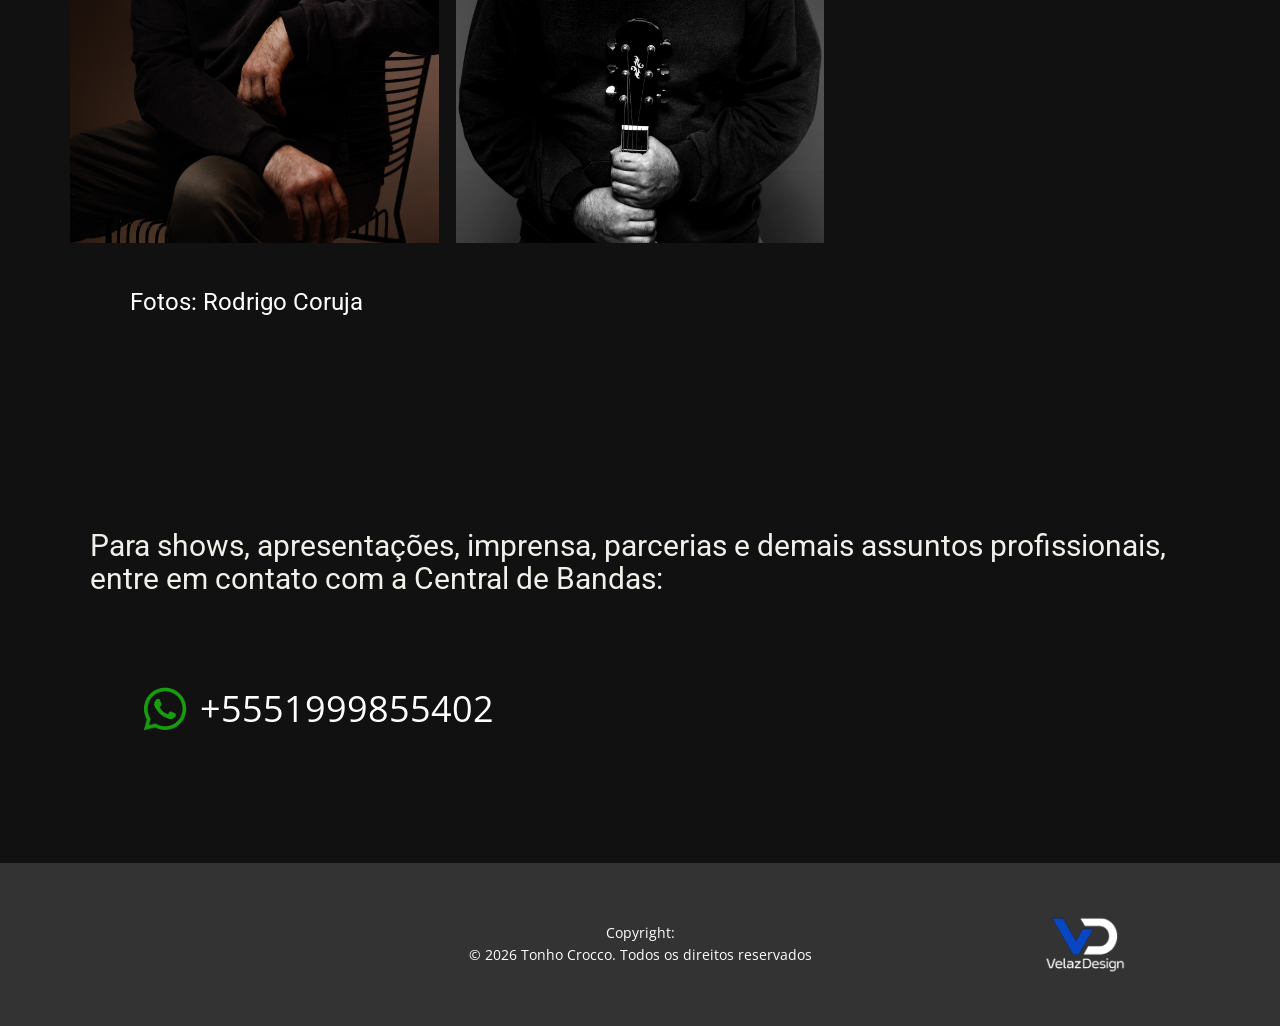
==== commit f41091a9: "Add files via upload" ====
--- a/index.html
+++ b/index.html
@@ -32,44 +32,17 @@
     
     
     <link id="u-page-google-font" rel="stylesheet" href="https://fonts.googleapis.com/css2?display=swap&amp;family=Roboto:ital,wght@0,100;0,200;0,300;0,400;0,500;0,600;0,700;0,800;0,900;1,100;1,200;1,300;1,400;1,500;1,600;1,700;1,800;1,900&amp;family=Open+Sans:ital,wght@0,300;0,400;0,500;0,600;0,700;0,800;1,300;1,400;1,500;1,600;1,700;1,800">
-      <script type="application/ld+json">
-{
-  "@context": "https://schema.org",
-  "@type": "MusicGroup",
-  "name": "Tonho Crocco",
-  "url": "https://tonhocrocco.pages.dev",
-  "logo": "https://tonhocrocco.pages.dev/images/tonhocrocco-logo.png",
-  "image": "https://tonhocrocco.pages.dev/images/SiteTonhoCrocco-banner-hero.jpg",
-  "sameAs": [
-    "https://www.instagram.com/tonhocrocco/",
-    "https://www.facebook.com/TonhoCroccoOficial",
-    "https://x.com/tonhocrocco",
-    "https://open.spotify.com/intl-pt/artist/15EYWu6bvjWvINE9NJrWc6"
-  ],
-  "genre": ["MPB", "Soul", "Funk", "Samba Rock", "Instrumental"],
-  "album": [
-    {
-      "@type": "MusicAlbum",
-      "name": "Teto Solar",
-      "datePublished": "2009"
-    },
-    {
-      "@type": "MusicAlbum",
-      "name": "O Lado Brilhante da Lua",
-      "datePublished": "2011"
-    },
-    {
-      "@type": "MusicAlbum",
-      "name": "Das Galáxias",
-      "datePublished": "2016"
-    }
-  ]
-}
-</script>
+    <script type="application/ld+json">{
+		"@context": "http://schema.org",
+		"@type": "Organization",
+		"name": "Tonho Crocco",
+		"url": "/",
+		"logo": "/images/tonhocrocco-logo.png"
+}</script>
     <meta name="theme-color" content="#478ac9">
     <meta property="og:type" content="website">
   <meta data-intl-tel-input-cdn-path="intlTelInput/"></head>
-  <body data-home-page="https://tonhocrocco.nicepage.io/Tonho-Crocco.html?version=5c3bb2b8-d3c3-9463-cbeb-ee90fdbc54d9" data-home-page-title="Tonho Crocco" data-path-to-root="/" data-include-products="false" class="u-body u-clearfix u-stick-footer u-xl-mode" data-lang="pt"><header class="u-clearfix u-header u-sticky u-sticky-583b u-header" id="header"><div class="u-clearfix u-sheet u-valign-middle-lg u-valign-middle-md u-sheet-1">
+  <body data-home-page="https://tonhocrocco.nicepage.io/Tonho-Crocco.html?version=0da9983a-536e-1160-d8c4-d4e7e6bc1b03" data-home-page-title="Tonho Crocco" data-path-to-root="/" data-include-products="false" class="u-body u-clearfix u-stick-footer u-xl-mode" data-lang="pt"><header class="u-clearfix u-header u-sticky u-sticky-583b u-header" id="header"><div class="u-clearfix u-sheet u-valign-middle-lg u-valign-middle-md u-sheet-1">
         <a href="/" data-page-id="276133681" class="u-image u-logo u-image-1" data-image-width="800" data-image-height="600">
           <img src="/images/tonhocrocco-logo.png" class="u-logo-image u-logo-image-1" title="Tonho Crocco" alt="Mini logo Tonho Crocco site">
         </a>
@@ -156,8 +129,7 @@
                 <h3 class="u-align-left u-text u-text-default u-text-2">Teto Solar</h3>
                 <p class="u-align-center-xs u-align-left-lg u-align-left-md u-align-left-sm u-align-left-xl u-text u-text-3"> 9 de setembro de 2009<br>© 2009 MoMo King Records<br>℗ 2009 MoMo King Records
                 </p>
-                
-                <a href="https://open.spotify.com/intl-pt/album/3WHGtooSVyOvwn8ayrdwyB?si=Sv5Ymc7cQvmgtjOWTLDCiA" class="u-btn u-btn-round u-button-style u-color-var u-hover-color-var u-radius u-btn-2" title="Teto Solar - Tonho Crocco" target="_blank">Ouvir </a>
+                <a href="https://open.spotify.com/intl-pt/album/3WHGtooSVyOvwn8ayrdwyB?si=Sv5Ymc7cQvmgtjOWTLDCiA" class="u-btn u-btn-round u-button-style u-color-var u-hover-color-var u-radius u-text-black u-btn-1" title="Teto Solar - Tonho Crocco" target="_blank">Ouvir </a>
               </div>
             </div>
             <div class="u-container-style u-list-item u-repeater-item">
@@ -166,8 +138,7 @@
                 <h3 class="u-align-left u-text u-text-default u-text-4">O Lado Brilhante da Lua</h3>
                 <p class="u-align-center-xs u-align-left-lg u-align-left-md u-align-left-sm u-align-left-xl u-text u-text-5"> 1 de dezembro de 2011<br>© 2011 MoMo King Records<br>℗ 2011 Tonho Crocco
                 </p>
-                
-                <a href="https://open.spotify.com/intl-pt/album/3egz6jEhxRN9eAWNlCrqh0?si=hyia0PZPTU2LUi6492igxw" class="u-btn u-btn-round u-button-style u-color-var u-hover-color-var u-radius u-btn-4" title="O Lado Brilhante da Lua - Tonho Crocco" target="_blank">Ouvir </a>
+                <a href="https://open.spotify.com/intl-pt/album/3egz6jEhxRN9eAWNlCrqh0?si=hyia0PZPTU2LUi6492igxw" class="u-btn u-btn-round u-button-style u-color-var u-hover-color-var u-radius u-text-black u-btn-2" title="O Lado Brilhante da Lua - Tonho Crocco" target="_blank">Ouvir </a>
               </div>
             </div>
             <div class="u-container-style u-list-item u-repeater-item">
@@ -176,8 +147,7 @@
                 <h3 class="u-align-left u-text u-text-default u-text-6">Das Galáxias</h3>
                 <p class="u-align-center-xs u-align-left-lg u-align-left-md u-align-left-sm u-align-left-xl u-text u-text-7"> 9 de setembro de 2016<br>© 2016 MoMo King Records<br>℗ 2016 MoMo King Records
                 </p>
-                
-                <a href="https://open.spotify.com/intl-pt/album/2jjpv1C2vREn2XFU6sgHQ6?si=fti5ArV1SVyZwv-Aom03nA" class="u-btn u-btn-round u-button-style u-color-var u-hover-color-var u-radius u-btn-6" title="Das Galáxias - Tonho Crocco" target="_blank">Ouvir </a>
+                <a href="https://open.spotify.com/intl-pt/album/2jjpv1C2vREn2XFU6sgHQ6?si=fti5ArV1SVyZwv-Aom03nA" class="u-btn u-btn-round u-button-style u-color-var u-hover-color-var u-radius u-text-black u-btn-3" title="Das Galáxias - Tonho Crocco" target="_blank">Ouvir </a>
               </div>
             </div>
           </div>
@@ -190,9 +160,9 @@
     <section class="u-black u-clearfix u-section-5" id="trajetoria">
       <div class="u-clearfix u-sheet u-valign-middle-sm u-sheet-1">
         <h2 class="u-align-center u-text u-text-color-var u-text-1">Trajetória</h2>
-        <p class="u-custom-font u-heading-font u-text u-text-2"><span class="u-text-color-var" style="--text-color-var: #b8b8b8;">Seu primeiro registro solo é o EP Teto Solar, de 2009. São cinco músicas gravadas no estúdio ZL Music (NYC), com produção de <span style="--text-color-var: #f2f0ea;"><span style="--text-color-var: #f2f0ea;">Simon Katz</span></span>e <span style="--text-color-var: #f2f0ea;">Zé Luis Oliveira</span>. Em 2011 lança o primeiro álbum, intitulado O Lado Brilhante da Lua. Gravado e mixado em Porto Alegre por Gilberto Ribeiro Jr e masterizado em Londres no Abbey Road Studio. No ano de 2016, Tonho lançou seu segundo álbum, Das Galáxias, pelo selo da Natura Musical.&nbsp;</span>
+        <p class="u-custom-font u-heading-font u-text u-text-2"><span class="u-text-color-var" style="--text-color-var: #b8b8b8;">Seu primeiro registro solo é o EP Teto Solar, de 2009. São cinco músicas gravadas no estúdio ZL Music (NYC), com produção de <span style="--text-color-var: #f2f0ea;"><span style="--text-color-var: #f2f0ea;">Simon Katz</span></span>e <span style="--text-color-var: #f2f0ea;">Zé Luis Oliveira</span>. Em 2011 lança o primeiro álbum, intitulado O Lado Brilhante da Lua. Gravado e mixado em Porto Alegre por Gilberto Ribeiro Jr e maste<span style="--text-color-var: #ffffff;"></span>rizado em Londres no Abbey Road Studio. No ano de 2016, Tonho lançou seu segundo álbum, Das Galáxias, pelo selo da Natura Musical.&nbsp;</span>
           <br>
-          <br><span class="u-text-color-var" style="--text-color-var: #d6a85f;">Featuring com: Da Guedes, Papas Da Língua, Sirilo da Fusão, Matheu Corrêa, Léo Monassa, Edu Meirelles, DjBandeiraBeats, Sevenlox, Adriano Trindade and Los Quemados, Pedro Dom, Zilladxg, Banda Saldanha, No Fiu do Mundo, Premunição, 50 Tons de Pretas, Prestensom, DJ Chernobyl, Baltazar MC, Nazario, Vitor Pirralho, Projeto Tranqueira, Círio, entre outros.</span>&nbsp; &nbsp; &nbsp;<br>
+          <br><span class="u-text-color-var" style="--text-color-var: #d6a85f;">Featuring com:<span class="u-text-grey-30"><span style="font-style: italic;">Da Guedes, Papas Da Língua, Sirilo da Fusão, Matheu Corrêa, Léo Monassa, Edu Meirelles, DjBandeiraBeats, Sevenlox, Adriano Trindade and Los Quemados, Pedro Dom, Zilladxg, Banda Saldanha, No Fiu do Mundo, Premunição, 50 Tons de Pretas, Prestensom, DJ Chernobyl, Baltazar MC, Nazario, Vitor Pirralho, Projeto Tranqueira, Círio, entre outros.</span></span></span><span class="u-text-color-var" style="--text-color-var: #b8b8b8;"><span class="u-text-grey-30">&nbsp;</span></span>&nbsp; &nbsp;<br>
         </p>
       </div>
     </section>
@@ -388,8 +358,8 @@
       <h5 class="u-text u-text-1">Tonho Crocco - Dívida Acústico no [In]comun</h5>
       <h5 class="u-text u-text-default-lg u-text-default-xl u-text-2">Tonho Crocco - Partenon 80 no programa 360</h5>
     </section>
-    <section class="u-align-center u-clearfix u-container-align-center u-section-13" id="fotos">
-      <div class="u-clearfix u-sheet u-valign-middle-lg u-valign-middle-md u-valign-middle-sm u-sheet-1">
+    <section class="u-align-center u-clearfix u-section-13" id="fotos">
+      <div class="u-clearfix u-sheet u-valign-middle-lg u-valign-middle-md u-sheet-1">
         <h2 class="u-align-center u-text u-text-color-var u-text-default u-text-1">Galeria de fotos</h2>
         <div class="u-expanded-width u-gallery u-layout-grid u-lightbox u-show-text-on-hover u-gallery-1">
           <div class="u-gallery-inner u-gallery-inner-1">
@@ -437,13 +407,13 @@
             </div>
             <div class="u-effect-fade u-gallery-item" data-image-width="2000" data-image-height="3000">
               <div class="u-back-slide">
-                <img class="u-back-image u-expanded lazyload" alt="Tonho Crocco - Moleton escuro e óculos - by Rodrigo Coruja" data-src="/images/Retratos_Incomum_Tonho_Crocco-73.jpg" loading="lazy">
+                <img class="u-back-image u-expanded lazyload" alt="Tonho Crocco sentado na cadeira" data-src="/images/Retratos_Incomum_Tonho_Crocco-73.jpg" loading="lazy">
               </div>
               <div class="u-over-slide u-shading u-over-slide-8"></div>
             </div>
             <div class="u-effect-fade u-gallery-item" data-image-width="2000" data-image-height="3000">
               <div class="u-back-slide">
-                <img class="u-back-image u-expanded lazyload" alt="Tonho Crocco - sentado na cadeira - by Rodrigo Coruja" data-src="/images/Retratos_Incomum_Tonho_Crocco-87.jpg" loading="lazy">
+                <img class="u-back-image u-expanded lazyload" alt="Tonho Crocco - Moleton escuro e óculos." data-src="/images/Retratos_Incomum_Tonho_Crocco-87.jpg" loading="lazy">
               </div>
               <div class="u-over-slide u-shading u-over-slide-9"></div>
             </div>
@@ -461,14 +431,14 @@
             </div>
           </div>
         </div>
-        <p class="u-align-center u-custom-font u-heading-font u-text u-text-default u-text-2">Fotos: Rodrigo Coruja</p>
+        <p class="u-align-center u-custom-font u-heading-font u-text u-text-default u-text-2">Fotos: Rodrig​o Coruja</p>
       </div>
     </section>
     <section class="u-clearfix u-color-var u-section-14" id="contato">
       <div class="u-clearfix u-sheet u-sheet-1">
         <h2 class="u-align-center-md u-align-center-sm u-align-center-xs u-align-left-lg u-align-left-xl u-text u-text-color-var u-text-1">Para shows, apresentações, imprensa, parcerias e demais assuntos profissionais, entre em contato com a Central de Bandas:</h2>
         <img class="u-hover-feature u-image u-image-contain u-image-default u-preserve-proportions lazyload u-image-1" alt="Logo Whatsapp Central de Bandas" data-image-width="1000" data-image-height="1000" data-href="https://wa.me/5551999855402" title="Whatsapp Central de Bandas" data-target="_blank" data-src="/images/iconewhatsappcentraldebandas.PNG" loading="lazy">
-        <p class="u-text u-text-default u-text-2"> +<span class="u-text-color-var" style="--text-color-var: #d6a85f;">5551999855402</span>
+        <p class="u-text u-text-default-lg u-text-default-md u-text-default-sm u-text-default-xl u-text-2"> +<span style="--text-color-var: #d6a85f;">5551999855402</span>
         </p>
       </div>
       
@@ -477,11 +447,11 @@
     
     
     <footer class="u-align-center u-clearfix u-container-align-center-xl u-footer u-grey-80 u-footer" id="footer"><div class="u-clearfix u-sheet u-valign-middle-lg u-sheet-1">
-        <a href="https://velazdesign.github.io/" class="u-image u-logo u-image-1" data-image-width="1152" data-image-height="922" target="_blank">
+        <a href="https://www.velazdesign.com" class="u-image u-logo u-image-1" data-image-width="1152" data-image-height="922" target="_blank">
           <img src="/images/VelazDesign_logo_transparente.PNG" class="u-logo-image u-logo-image-1" title="Velaz Design" alt="Logo VelazDesign">
         </a>
         <p class="u-small-text u-text u-text-variant u-text-1"> Copyright: <br> © 2026 Tonho Crocco. Todos os direitos reservados
         </p>
-      </div></footer><span style="height: 64px; width: 64px; margin-left: 0px; margin-right: auto; margin-top: 0px; background-image: none; right: 20px; bottom: 20px; padding: 15px" class="u-back-to-top u-icon u-icon-circle u-opacity u-opacity-85 u-palette-3-light-2" data-href="#"><svg class="u-svg-link" preserveAspectRatio="xMidYMin slice" viewBox="0 0 551.13 551.13"><use xmlns:xlink="http://www.w3.org/1999/xlink" xlink:href="#svg-1d98"></use></svg><svg class="u-svg-content" enable-background="new 0 0 551.13 551.13" viewBox="0 0 551.13 551.13" xmlns="http://www.w3.org/2000/svg" id="svg-1d98"><path d="m275.565 189.451 223.897 223.897h51.668l-275.565-275.565-275.565 275.565h51.668z"></path></svg></span>
+      </div></footer><span style="height: 50px; width: 50px; margin-left: 0px; margin-right: auto; margin-top: 0px; background-image: none; right: 20px; bottom: 20px; padding: 15px;" class="u-back-to-top u-icon u-icon-circle u-opacity u-opacity-85 u-palette-3-light-2" data-href="#"><svg class="u-svg-link" preserveAspectRatio="xMidYMin slice" viewBox="0 0 551.13 551.13"><use xmlns:xlink="http://www.w3.org/1999/xlink" xlink:href="#svg-1d98"></use></svg><svg class="u-svg-content" enable-background="new 0 0 551.13 551.13" viewBox="0 0 551.13 551.13" xmlns="http://www.w3.org/2000/svg" id="svg-1d98"><path d="m275.565 189.451 223.897 223.897h51.668l-275.565-275.565-275.565 275.565h51.668z"></path></svg></span>
   
-</body></html>
+</body></html>
--- a/index.css
+++ b/index.css
@@ -618,7 +618,6 @@
 .u-btn:focus, .u-btn:active:focus, .u-btn.active:focus { outline: -webkit-focus-ring-color auto 5px; outline-offset: -2px; }
 .u-btn:hover, .u-btn:focus { text-decoration: none; }
 .u-btn:active, .u-btn.active { outline: 0px; background-image: none; }
-.u-button-style.u-border-no-right.u-border-no-left.u-border-no-bottom, .u-button-style.u-border-no-top.u-border-no-left.u-border-no-bottom, .u-button-style.u-border-no-top.u-border-no-right.u-border-no-bottom, .u-button-style.u-border-no-top.u-border-no-right.u-border-no-left, .u-btn-rectangle { border-radius: 0px !important; }
 .u-button-style { transition-property: background-color, color, border-color; }
 .u-calendar .qs-squares { gap: 0px; }
 .u-calendar .qs-square { width: calc(14.2857% + 0px); }
@@ -652,9 +651,6 @@
 a:focus { outline: -webkit-focus-ring-color auto 5px; outline-offset: -2px; }
 .u-clearfix::after, .u-clearfix::before { content: ""; display: table; }
 .u-clearfix::after { clear: both; }
-.u-button-style[class*="u-border-"].u-border-no-top, [class*="u-border-"].u-border-no-top { border-top-width: 0px; border-top-style: none; }
-.u-button-style[class*="u-border-"].u-border-no-right, [class*="u-border-"].u-border-no-right { border-right-width: 0px; border-right-style: none; }
-.u-button-style[class*="u-border-"].u-border-no-left, [class*="u-border-"].u-border-no-left { border-left-width: 0px; border-left-style: none; }
 .u-text-default { display: table; align-self: flex-start; width: fit-content; }
 @media (min-width: 1200px) {
   .u-xl-mode .u-text-default-xl { display: table; align-self: flex-start; width: fit-content; }
@@ -664,6 +660,9 @@
 }
 @media (min-width: 768px) and (max-width: 991px) {
   .u-text-default-md { display: table; align-self: flex-start; width: fit-content; }
+}
+@media (min-width: 576px) and (max-width: 767px) {
+  .u-text-default-sm { display: table; align-self: flex-start; width: fit-content; }
 }
 .u-cookies-consent.show { display: block; }
 .u-countdown-number .counter-html { position: absolute; width: 1ch; }
@@ -1210,7 +1209,6 @@
 .u-carousel-right .u-carousel-inner .u-carousel-item-prev, .u-carousel-right .u-carousel-inner .u-active.u-carousel-item-left { transform: translate3d(100%, 0px, 0px); }
 [class*="u-border-"], .u-input, .u-field-input, .u-link[class*="u-border-"] { border-style: solid; }
 .u-border-0, .u-separator-0::after, .u-text.u-border-0, .u-input.u-border-0, .u-field-input.u-field-input.u-border-0, a.u-button-style.u-border-0 { border-width: 0px; }
-.u-border-2, .u-separator-2::after, .u-text.u-border-2, .u-input.u-border-2, .u-field-input.u-field-input.u-border-2, a.u-button-style.u-border-2 { border-width: 2px; }
 [class*="-radius-"], .u-radius { --border-radius: initial; --border-top-left-radius: initial; --border-top-right-radius: initial; --border-bottom-right-radius: initial; --border-bottom-left-radius: initial; --radius: initial; --top-left-radius: initial; --top-right-radius: initial; --bottom-right-radius: initial; --bottom-left-radius: initial; }
 [class*="-radius-"], .u-radius, [class*="-radius-"]::before, .u-radius::before, [class*="-radius-"] .u-background-effect, .u-radius .u-background-effect, [class*="-radius-"]:not(.u-hover-box) > .u-container-layout, .u-radius:not(.u-hover-box) > .u-container-layout, [class*="-radius-"].u-carousel > .u-carousel-inner, .u-radius.u-carousel > .u-carousel-inner { border-radius: var(--top-left-radius, var(--border-top-left-radius, var(--radius, var(--border-radius, 0)))) var(--top-right-radius, var(--border-top-right-radius, var(--radius, var(--border-radius, 0)))) var(--bottom-right-radius, var(--border-bottom-right-radius, var(--radius, var(--border-radius, 0)))) var(--bottom-left-radius, var(--border-bottom-left-radius, var(--radius, var(--border-radius, 0)))) !important; }
 .u-body { font-family: "Open Sans", sans-serif; }
@@ -1219,7 +1217,6 @@
 .u-shading, .u-overlap.u-overlap-contrast .u-header { color: #ffffff; }
 .u-body { color: #ffffff; background-color: #111111; --effect-scale: 1.1; }
 .u-custom-font.u-heading-font { font-family: Roboto, sans-serif !important; }
-.u-none.u-input, .u-none.u-field-input, .u-none.u-button-style, .u-none.u-button-style:hover, .u-none.u-button-style.hover, .u-none.u-button-style:focus, .u-none.u-button-style:active, .u-none.u-button-style.active, .u-button-style.u-hover-none:hover, .u-button-style.u-hover-none.hover, .u-button-style.u-hover-none:focus, .u-button-style.u-active-none:active, .u-button-style.u-active-none.active, li.active > .u-button-style.u-active-none { color: inherit !important; background-color: transparent !important; }
 .u-color-1-dark-3, .u-body.u-color-1-dark-3, section.u-color-1-dark-3::before, .u-color-1-dark-3 > .u-audio-main-layout-wrapper::before, .u-color-1-dark-3 > .u-container-layout::before, .u-color-1-dark-3 > .u-inner-container-layout::before, .u-color-1-dark-3.u-sidenav::before, .u-container-layout.u-container-layout.u-color-1-dark-3::before, .u-table-alt-color-1-dark-3 tr:nth-child(2n) { color: #ffffff; background-color: #292e33; }
 .u-color-1-dark-2, .u-body.u-color-1-dark-2, section.u-color-1-dark-2::before, .u-color-1-dark-2 > .u-audio-main-layout-wrapper::before, .u-color-1-dark-2 > .u-container-layout::before, .u-color-1-dark-2 > .u-inner-container-layout::before, .u-color-1-dark-2.u-sidenav::before, .u-container-layout.u-container-layout.u-color-1-dark-2::before, .u-table-alt-color-1-dark-2 tr:nth-child(2n) { color: #ffffff; background-color: #425465; }
 .u-color-1-dark-1, .u-body.u-color-1-dark-1, section.u-color-1-dark-1::before, .u-color-1-dark-1 > .u-audio-main-layout-wrapper::before, .u-color-1-dark-1 > .u-container-layout::before, .u-color-1-dark-1 > .u-inner-container-layout::before, .u-color-1-dark-1.u-sidenav::before, .u-container-layout.u-container-layout.u-color-1-dark-1::before, .u-table-alt-color-1-dark-1 tr:nth-child(2n) { color: #ffffff; background-color: #4c7397; }
@@ -1334,10 +1331,6 @@
 .u-grey-75, .u-body.u-grey-75, section.u-grey-75::before, .u-grey-75 > .u-audio-main-layout-wrapper::before, .u-grey-75 > .u-container-layout::before, .u-grey-75 > .u-inner-container-layout::before, .u-grey-75.u-sidenav::before, .u-container-layout.u-container-layout.u-grey-75::before, .u-table-alt-grey-75 tr:nth-child(2n) { color: #ffffff; background-color: #404040; }
 .u-grey-80, .u-body.u-grey-80, section.u-grey-80::before, .u-grey-80 > .u-audio-main-layout-wrapper::before, .u-grey-80 > .u-container-layout::before, .u-grey-80 > .u-inner-container-layout::before, .u-grey-80.u-sidenav::before, .u-container-layout.u-container-layout.u-grey-80::before, .u-table-alt-grey-80 tr:nth-child(2n) { color: #ffffff; background-color: #333333; }
 .u-grey-90, .u-body.u-grey-90, section.u-grey-90::before, .u-grey-90 > .u-audio-main-layout-wrapper::before, .u-grey-90 > .u-container-layout::before, .u-grey-90 > .u-inner-container-layout::before, .u-grey-90.u-sidenav::before, .u-container-layout.u-container-layout.u-grey-90::before, .u-table-alt-grey-90 tr:nth-child(2n) { color: #ffffff; background-color: #1a1a1a; }
-.u-border-palette-2-light-1, .u-border-palette-2-light-1.u-input, .u-border-palette-2-light-1.u-field-input.u-field-input, .u-separator-palette-2-light-1::after { border-color: #e68387; stroke: #e68387; }
-.u-button-style.u-border-palette-2-light-1 { border-color: #e68387 !important; color: #e68387 !important; background-color: transparent !important; }
-.u-button-style.u-border-palette-2-light-1:hover, .u-button-style.u-border-palette-2-light-1.hover, .u-button-style.u-border-palette-2-light-1:focus { border-color: transparent !important; color: #e0656a !important; background-color: transparent !important; }
-.u-border-hover-palette-2-base:hover, .u-border-hover-palette-2-base.hover, .u-border-hover-palette-2-base:focus, a.u-button-style.u-border-hover-palette-2-base:hover, a.u-button-style.u-border-hover-palette-2-base.hover, a.u-button-style:hover > .u-border-hover-palette-2-base, a.u-button-style.hover > .u-border-hover-palette-2-base, a.u-button-style.u-border-hover-palette-2-base:focus { color: #db545a !important; border-color: #db545a !important; }
 .u-border-body-color, .u-border-body-color.u-input, .u-border-body-color.u-field-input.u-field-input, .u-separator-body-color::after { border-color: #111111; stroke: #111111; }
 .u-button-style.u-border-body-color { border-color: #111111 !important; color: #111111 !important; background-color: transparent !important; }
 .u-button-style.u-border-body-color:hover, .u-button-style.u-border-body-color.hover, .u-button-style.u-border-body-color:focus { border-color: transparent !important; color: #0f0f0f !important; background-color: transparent !important; }
@@ -1356,6 +1349,8 @@
 .u-text-active-palette-1-base:active .u-svg-link.u-svg-link, .u-button-style.u-button-style:active > .u-text-active-palette-1-base .u-svg-link, .u-button-style.u-button-style.active > .u-text-active-palette-1-base .u-svg-link { fill: #478ac9; }
 a.u-button-style:hover > .u-text-hover-palette-2-base, a.u-button-style.hover > .u-text-hover-palette-2-base, a.u-button-style:hover > .u-text-hover-palette-2-base[class*="u-border-"], a.u-button-style.hover > .u-text-hover-palette-2-base[class*="u-border-"], a.u-button-style.u-button-style.u-text-hover-palette-2-base:hover, a.u-button-style.u-button-style.u-text-hover-palette-2-base.hover, a.u-button-style.u-button-style.u-text-hover-palette-2-base[class*="u-border-"]:hover, a.u-button-style.u-button-style.u-text-hover-palette-2-base[class*="u-border-"].hover, a.u-button-style.u-button-style.u-button-style.u-text-hover-palette-2-base.active, a.u-button-style.u-button-style.u-button-style.u-text-hover-palette-2-base[class*="u-border-"].active, a.u-button-style.u-button-style.u-button-style.u-text-hover-palette-2-base:active, a.u-button-style.u-button-style.u-button-style.u-text-hover-palette-2-base[class*="u-border-"]:active, a.u-button-style.u-button-style.u-text-hover-palette-2-base:focus, a.u-button-style.u-button-style.u-text-hover-palette-2-base[class*="u-border-"]:focus, :not(.level-2) > .u-nav > .u-nav-item > a.u-nav-link.u-text-hover-palette-2-base:hover, .u-text-hover-palette-2-base.u-language-url:hover, .u-text-hover-palette-2-base .u-language-url:hover, .u-text-hover-palette-2-base.u-carousel-control:hover, .u-text-hover-palette-2-base.u-gallery-nav:hover, .u-popupmenu-items.u-text-hover-palette-2-base .u-nav-link:hover, .u-calendar-time-list .u-calendar-time-slot.u-text-hover-palette-2-base:hover { color: #db545a !important; }
 .u-text-hover-palette-2-base:hover .u-svg-link, .u-text-hover-palette-2-base.hover .u-svg-link, .u-text-hover-palette-2-base:focus .u-svg-link, .u-button-style:hover > .u-text-hover-palette-2-base .u-svg-link, .u-button-style.hover > .u-text-hover-palette-2-base .u-svg-link { fill: #db545a; }
+.u-text-black, .u-input.u-text-black, .u-input.u-text-black[class*="u-border-"], li.active > a.u-button-style.u-text-black, li.active > a.u-button-style.u-text-black[class*="u-border-"], a.u-button-style.u-text-black, a.u-button-style.u-text-black[class*="u-border-"] { color: #000000 !important; }
+a.u-button-style.u-text-black:hover, a.u-button-style.u-text-black.hover, a.u-button-style.u-text-black[class*="u-border-"]:hover, a.u-button-style.u-text-black[class*="u-border-"].hover, a.u-button-style.u-text-black:focus, a.u-button-style.u-text-black[class*="u-border-"]:focus, a.u-button-style.u-button-style.u-text-black:active, a.u-button-style.u-button-style.u-text-black[class*="u-border-"]:active, a.u-button-style.u-button-style.u-text-black.active, a.u-button-style.u-button-style.u-text-black[class*="u-border-"].active { color: #000000 !important; }
 .u-text-body-color, .u-input.u-text-body-color, .u-input.u-text-body-color[class*="u-border-"], li.active > a.u-button-style.u-text-body-color, li.active > a.u-button-style.u-text-body-color[class*="u-border-"], a.u-button-style.u-text-body-color, a.u-button-style.u-text-body-color[class*="u-border-"] { color: #111111 !important; }
 a.u-button-style.u-text-body-color:hover, a.u-button-style.u-text-body-color.hover, a.u-button-style.u-text-body-color[class*="u-border-"]:hover, a.u-button-style.u-text-body-color[class*="u-border-"].hover, a.u-button-style.u-text-body-color:focus, a.u-button-style.u-text-body-color[class*="u-border-"]:focus, a.u-button-style.u-button-style.u-text-body-color:active, a.u-button-style.u-button-style.u-text-body-color[class*="u-border-"]:active, a.u-button-style.u-button-style.u-text-body-color.active, a.u-button-style.u-button-style.u-text-body-color[class*="u-border-"].active { color: #0f0f0f !important; }
 a.u-button-style:hover > .u-text-hover-body-color, a.u-button-style.hover > .u-text-hover-body-color, a.u-button-style:hover > .u-text-hover-body-color[class*="u-border-"], a.u-button-style.hover > .u-text-hover-body-color[class*="u-border-"], a.u-button-style.u-button-style.u-text-hover-body-color:hover, a.u-button-style.u-button-style.u-text-hover-body-color.hover, a.u-button-style.u-button-style.u-text-hover-body-color[class*="u-border-"]:hover, a.u-button-style.u-button-style.u-text-hover-body-color[class*="u-border-"].hover, a.u-button-style.u-button-style.u-button-style.u-text-hover-body-color.active, a.u-button-style.u-button-style.u-button-style.u-text-hover-body-color[class*="u-border-"].active, a.u-button-style.u-button-style.u-button-style.u-text-hover-body-color:active, a.u-button-style.u-button-style.u-button-style.u-text-hover-body-color[class*="u-border-"]:active, a.u-button-style.u-button-style.u-text-hover-body-color:focus, a.u-button-style.u-button-style.u-text-hover-body-color[class*="u-border-"]:focus, :not(.level-2) > .u-nav > .u-nav-item > a.u-nav-link.u-text-hover-body-color:hover, .u-text-hover-body-color.u-language-url:hover, .u-text-hover-body-color .u-language-url:hover, .u-text-hover-body-color.u-carousel-control:hover, .u-text-hover-body-color.u-gallery-nav:hover, .u-popupmenu-items.u-text-hover-body-color .u-nav-link:hover, .u-calendar-time-list .u-calendar-time-slot.u-text-hover-body-color:hover { color: #111111 !important; }
@@ -1374,6 +1369,7 @@
 .u-text-active-body-alt-color:active .u-svg-link.u-svg-link, .u-button-style.u-button-style:active > .u-text-active-body-alt-color .u-svg-link, .u-button-style.u-button-style.active > .u-text-active-body-alt-color .u-svg-link { fill: #ffffff; }
 .u-link.u-text-body-alt-color:hover, .u-link.u-text-body-alt-color.hover { color: #e6e6e6 !important; }
 a.u-link.u-text-hover-body-alt-color:hover, a.u-link.u-text-hover-body-alt-color.hover { color: #ffffff !important; }
+.u-text-grey-30, .u-input.u-text-grey-30, .u-input.u-text-grey-30[class*="u-border-"], li.active > a.u-button-style.u-text-grey-30, li.active > a.u-button-style.u-text-grey-30[class*="u-border-"], a.u-button-style.u-text-grey-30, a.u-button-style.u-text-grey-30[class*="u-border-"] { color: #b3b3b3 !important; }
 a.u-button-style:hover > .u-text-hover-grey-50, a.u-button-style.hover > .u-text-hover-grey-50, a.u-button-style:hover > .u-text-hover-grey-50[class*="u-border-"], a.u-button-style.hover > .u-text-hover-grey-50[class*="u-border-"], a.u-button-style.u-button-style.u-text-hover-grey-50:hover, a.u-button-style.u-button-style.u-text-hover-grey-50.hover, a.u-button-style.u-button-style.u-text-hover-grey-50[class*="u-border-"]:hover, a.u-button-style.u-button-style.u-text-hover-grey-50[class*="u-border-"].hover, a.u-button-style.u-button-style.u-button-style.u-text-hover-grey-50.active, a.u-button-style.u-button-style.u-button-style.u-text-hover-grey-50[class*="u-border-"].active, a.u-button-style.u-button-style.u-button-style.u-text-hover-grey-50:active, a.u-button-style.u-button-style.u-button-style.u-text-hover-grey-50[class*="u-border-"]:active, a.u-button-style.u-button-style.u-text-hover-grey-50:focus, a.u-button-style.u-button-style.u-text-hover-grey-50[class*="u-border-"]:focus, :not(.level-2) > .u-nav > .u-nav-item > a.u-nav-link.u-text-hover-grey-50:hover, .u-text-hover-grey-50.u-language-url:hover, .u-text-hover-grey-50 .u-language-url:hover, .u-text-hover-grey-50.u-carousel-control:hover, .u-text-hover-grey-50.u-gallery-nav:hover, .u-popupmenu-items.u-text-hover-grey-50 .u-nav-link:hover, .u-calendar-time-list .u-calendar-time-slot.u-text-hover-grey-50:hover { color: #808080 !important; }
 .u-color-var, .u-body.u-color-var, section.u-color-var::before, .u-color-var > .u-audio-main-layout-wrapper::before, .u-color-var > .u-container-layout::before, .u-color-var > .u-inner-container-layout::before, .u-color-var.u-sidenav::before, .u-container-layout.u-container-layout.u-color-var::before, .u-table-alt-color-var tr:nth-child(2n) { background-color: var(--color-var); }
 .u-input.u-color-var, .u-field-input.u-color-var, .u-button-style.u-color-var, .u-button-style.u-color-var[class*="u-border-"] { background-color: var(--color-var) !important; }
@@ -1462,6 +1458,7 @@
 
 .u-header .u-nav-1 {
   font-size: 1rem;
+  letter-spacing: normal;
 }
 
 .u-header .u-nav-link-2 {
@@ -1481,10 +1478,6 @@
     width: auto;
     margin-top: -42px;
     margin-right: 0;
-  }
-
-  .u-header .u-nav-1 {
-    letter-spacing: normal;
   }
 }
 @media (max-width: 991px) {
@@ -1777,24 +1770,23 @@
   }
 
   .u-section-1 .u-social-icons-1 {
-    height: 40px;
-    width: 188px;
+    height: 25px;
+    width: 141px;
     margin-top: 27px;
     margin-left: calc(((100% - 540px) / 2)  + 31px);
   }
 
   .u-section-1 .u-btn-1 {
-    margin-top: -44px;
-    margin-right: calc(((100% - 540px) / 2)  + 37px);
-    margin-bottom: 42px;
-    padding-right: 49px;
-    padding-left: 47px;
+    margin-top: -29px;
+    margin-right: calc(((100% - 540px) / 2)  + 38px);
+    margin-bottom: 54px;
+    padding: 4px 38px 4px 36px;
   }
 }
 
 @media (max-width: 575px) {
    .u-section-1 {
-    min-height: 536px;
+    min-height: 646px;
   }
 
   .u-section-1 .u-image-1 {
@@ -1812,17 +1804,19 @@
   .u-section-1 .u-text-1 {
     font-size: 0.875rem;
     width: 334px;
-    margin-top: 99px;
+    margin-top: 118px;
   }
 
   .u-section-1 .u-social-icons-1 {
     width: 162px;
-    margin-top: 54px;
-    margin-left: calc(((100% - 340px) / 2)  + 8px);
+    margin-top: 71px;
+    margin-left: 54px;
   }
 
   .u-section-1 .u-btn-1 {
-    margin-right: calc(((100% - 340px) / 2));
+    margin-right: auto;
+    margin-bottom: 60px;
+    margin-left: 288px;
     padding-right: 17px;
     padding-left: 16px;
   }
@@ -1867,7 +1861,7 @@
 }
 
 .u-section-2 .u-text-1 {
-  --text-color-var: #f2f0ea;
+  --text-color-var: #d6a85f;
   margin: 119px 309px 0 559px;
 }
 
@@ -1998,7 +1992,7 @@
 }
 
 .u-section-4 .u-text-1 {
-  --text-color-var: #f2f0ea;
+  --text-color-var: #d6a85f;
   margin: 130px auto 0;
 }
 
@@ -2039,12 +2033,38 @@
 }
 
 .u-section-4 .u-btn-1 {
+  --radius: 50px;
+  font-weight: 700;
+  text-transform: uppercase;
   font-size: 0.875rem;
   letter-spacing: 1px;
-  border-style: solid;
-  text-transform: uppercase;
+  --color-var: #f2f0ea;
+  background-image: none;
+  --hover-color-var: #b8b8b8;
   margin: 20px auto 0 30px;
-  padding: 2px 0;
+}
+
+.u-section-4 .u-container-layout-2 {
+  padding: 20px 0;
+}
+
+.u-section-4 .u-image-2 {
+  width: 351px;
+  height: 349px;
+  transition-duration: 0.5s;
+  transform: rotate(0deg) scale(1) translateX(0px) translateY(0px);
+  margin: 73px auto 0;
+}
+
+.u-section-4 .u-text-4 {
+  margin-right: auto;
+  margin-left: 30px;
+  font-weight: 400;
+}
+
+.u-section-4 .u-text-5 {
+  font-size: 1.125rem;
+  margin: 20px 30px 0;
 }
 
 .u-section-4 .u-btn-2 {
@@ -2053,54 +2073,10 @@
   text-transform: uppercase;
   font-size: 0.875rem;
   letter-spacing: 1px;
-  --color-var: #d6a85f;
+  --color-var: #f2f0ea;
   background-image: none;
   --hover-color-var: #b8b8b8;
-  margin: 30px auto 0 30px;
-}
-
-.u-section-4 .u-container-layout-2 {
-  padding: 20px 0;
-}
-
-.u-section-4 .u-image-2 {
-  width: 351px;
-  height: 349px;
-  transition-duration: 0.5s;
-  transform: rotate(0deg) scale(1) translateX(0px) translateY(0px);
-  margin: 73px auto 0;
-}
-
-.u-section-4 .u-text-4 {
-  margin-right: auto;
-  margin-left: 30px;
-  font-weight: 400;
-}
-
-.u-section-4 .u-text-5 {
-  font-size: 1.125rem;
-  margin: 20px 30px 0;
-}
-
-.u-section-4 .u-btn-3 {
-  font-size: 0.875rem;
-  letter-spacing: 1px;
-  border-style: solid;
-  text-transform: uppercase;
   margin: 20px auto 0 30px;
-  padding: 2px 0;
-}
-
-.u-section-4 .u-btn-4 {
-  --radius: 50px;
-  font-weight: 700;
-  text-transform: uppercase;
-  font-size: 0.875rem;
-  letter-spacing: 1px;
-  --color-var: #d6a85f;
-  background-image: none;
-  --hover-color-var: #b8b8b8;
-  margin: 30px auto 0 30px;
 }
 
 .u-section-4 .u-container-layout-3 {
@@ -2126,25 +2102,16 @@
   margin: 20px 30px 0;
 }
 
-.u-section-4 .u-btn-5 {
-  font-size: 0.875rem;
-  letter-spacing: 1px;
-  border-style: solid;
-  text-transform: uppercase;
-  margin: 20px auto 0 30px;
-  padding: 2px 0;
-}
-
-.u-section-4 .u-btn-6 {
+.u-section-4 .u-btn-3 {
   --radius: 50px;
   font-weight: 700;
   text-transform: uppercase;
   font-size: 0.875rem;
   letter-spacing: 1px;
-  --color-var: #d6a85f;
+  --color-var: #f2f0ea;
   background-image: none;
   --hover-color-var: #b8b8b8;
-  margin: 30px auto 0 30px;
+  margin: 20px auto 0 30px;
 }
 
 @media (max-width: 1199px) {
@@ -2285,24 +2252,20 @@
 
   .u-section-4 .u-text-2 {
     width: auto;
-    margin-top: 8px;
+    margin-top: 45px;
     margin-left: auto;
   }
 
   .u-section-4 .u-text-3 {
     font-size: 0.875rem;
     width: auto;
-    margin-top: 45px;
+    margin-top: 8px;
     margin-left: 15px;
     margin-right: 15px;
   }
 
   .u-section-4 .u-btn-1 {
-    margin-top: 278px;
-  }
-
-  .u-section-4 .u-btn-2 {
-    margin-top: -277px;
+    margin-top: 29px;
     margin-left: auto;
   }
 
@@ -2319,24 +2282,20 @@
 
   .u-section-4 .u-text-4 {
     width: auto;
-    margin-top: 8px;
+    margin-top: 45px;
     margin-left: auto;
   }
 
   .u-section-4 .u-text-5 {
     font-size: 0.875rem;
     width: auto;
-    margin-top: 45px;
+    margin-top: 8px;
     margin-left: 15px;
     margin-right: 15px;
   }
 
-  .u-section-4 .u-btn-3 {
-    margin-top: 278px;
-  }
-
-  .u-section-4 .u-btn-4 {
-    margin-top: -277px;
+  .u-section-4 .u-btn-2 {
+    margin-top: 29px;
     margin-left: auto;
   }
 
@@ -2353,24 +2312,20 @@
 
   .u-section-4 .u-text-6 {
     width: auto;
-    margin-top: 8px;
+    margin-top: 45px;
     margin-left: auto;
   }
 
   .u-section-4 .u-text-7 {
     font-size: 0.875rem;
     width: auto;
-    margin-top: 45px;
+    margin-top: 8px;
     margin-left: 15px;
     margin-right: 15px;
   }
 
-  .u-section-4 .u-btn-5 {
-    margin-top: 278px;
-  }
-
-  .u-section-4 .u-btn-6 {
-    margin-top: -277px;
+  .u-section-4 .u-btn-3 {
+    margin-top: 29px;
     margin-left: auto;
   }
 }
@@ -2425,13 +2380,13 @@
 
 .u-section-5 .u-text-1 {
   width: 207px;
-  --text-color-var: #f2f0ea;
+  --text-color-var: #d6a85f;
   margin: 80px auto 0;
 }
 
 .u-section-5 .u-text-2 {
   font-size: 1.5rem;
-  margin: 81px 80px 60px;
+  margin: 110px 80px 60px;
 }
 
 @media (max-width: 1199px) {
@@ -2487,7 +2442,7 @@
 
 .u-section-6 .u-text-1 {
   font-size: 3rem;
-  --text-color-var: #f2f0ea;
+  --text-color-var: #d6a85f;
   margin: 82px auto 0;
 }
 
@@ -2549,7 +2504,7 @@
 }
 
 .u-section-7 .u-text-1 {
-  --text-color-var: #f2f0ea;
+  --text-color-var: #d6a85f;
   margin: 111px auto 0;
 }
 
@@ -3631,7 +3586,7 @@
 }
 
 .u-section-13 .u-text-1 {
-  --text-color-var: #f2f0ea;
+  --text-color-var: #d6a85f;
   margin: 105px auto 0;
 }
 
@@ -3703,8 +3658,8 @@
 }
 
 .u-section-13 .u-text-2 {
-  font-size: 1.875rem;
-  margin: 95px auto 60px;
+  font-size: 1.5rem;
+  margin: 40px auto 60px 60px;
 }
 
 @media (max-width: 1199px) {
@@ -3741,7 +3696,7 @@
   }
 
   .u-section-13 .u-text-1 {
-    margin-top: 60px;
+    margin-top: 158px;
   }
 
   .u-section-13 .u-gallery-1 {
@@ -3754,7 +3709,10 @@
   }
 
   .u-section-13 .u-text-2 {
-    font-size: 1.6666666666666665rem;
+    font-size: 1.125rem;
+    width: auto;
+    margin-top: 16px;
+    margin-left: 0;
   }
 }
 
@@ -3773,7 +3731,7 @@
   }
 
   .u-section-13 .u-text-2 {
-    font-size: 1.25rem;
+    font-size: 1rem;
   }
 } .u-section-14 {
   background-image: none;
@@ -3791,16 +3749,16 @@
 }
 
 .u-section-14 .u-image-1 {
-  width: 61px;
-  height: 61px;
+  width: 50px;
+  height: 50px;
   transition-duration: 0.5s;
   transform: rotate(0deg) scale(1) translateX(0px) translateY(0px);
-  margin: 82px auto 0 50px;
+  margin: 89px auto 0 70px;
 }
 
 .u-section-14 .u-text-2 {
   font-size: 2.25rem;
-  margin: -58px auto 60px 130px;
+  margin: -54px auto 60px 130px;
 }
 
 @media (max-width: 1199px) {
@@ -3818,60 +3776,75 @@
   }
 
   .u-section-14 .u-text-2 {
-    width: auto;
-    margin-right: 537px;
-    margin-left: 115px;
+    font-size: 1.875rem;
+    width: auto;
+    margin-top: -48px;
+    margin-left: 85px;
   }
 }
 
 @media (max-width: 991px) {
+  .u-section-14 .u-sheet-1 {
+    min-height: 294px;
+  }
+
   .u-section-14 .u-text-1 {
-    font-size: 1.875rem;
+    margin-top: 63px;
     margin-left: 0;
     margin-right: 0;
   }
 
   .u-section-14 .u-image-1 {
-    margin-top: 64px;
-    margin-left: 184px;
+    width: 39px;
+    height: 39px;
+    margin-top: 63px;
+    margin-left: 50px;
   }
 
   .u-section-14 .u-text-2 {
-    margin-right: 411px;
-    margin-left: 248px;
+    font-size: 1.5rem;
+    margin-top: -39px;
+    margin-right: 439px;
+    margin-left: 88px;
   }
 }
 
 @media (max-width: 767px) {
   .u-section-14 .u-text-1 {
-    font-size: 1.5rem;
+    font-size: 1.25rem;
+    margin-top: 64px;
   }
 
   .u-section-14 .u-image-1 {
-    margin-top: 71px;
-    margin-left: 117px;
+    margin-top: 62px;
+    margin-left: 14px;
   }
 
   .u-section-14 .u-text-2 {
     font-size: 1.875rem;
-    margin-top: -54px;
-    margin-right: 121px;
-    margin-left: auto;
+    margin: -43px 292px 59px 52px;
   }
 }
 
 @media (max-width: 575px) {
   .u-section-14 .u-sheet-1 {
-    min-height: 440px;
+    min-height: 244px;
+  }
+
+  .u-section-14 .u-text-1 {
+    font-size: 1rem;
   }
 
   .u-section-14 .u-image-1 {
-    margin-top: 63px;
-    margin-left: 16px;
+    width: 23px;
+    height: 23px;
+    margin-top: 51px;
+    margin-left: 17px;
   }
 
   .u-section-14 .u-text-2 {
-    margin-right: 16px;
+    font-size: 0.875rem;
+    margin: -23px 170px 50px 40px;
   }
 }
 
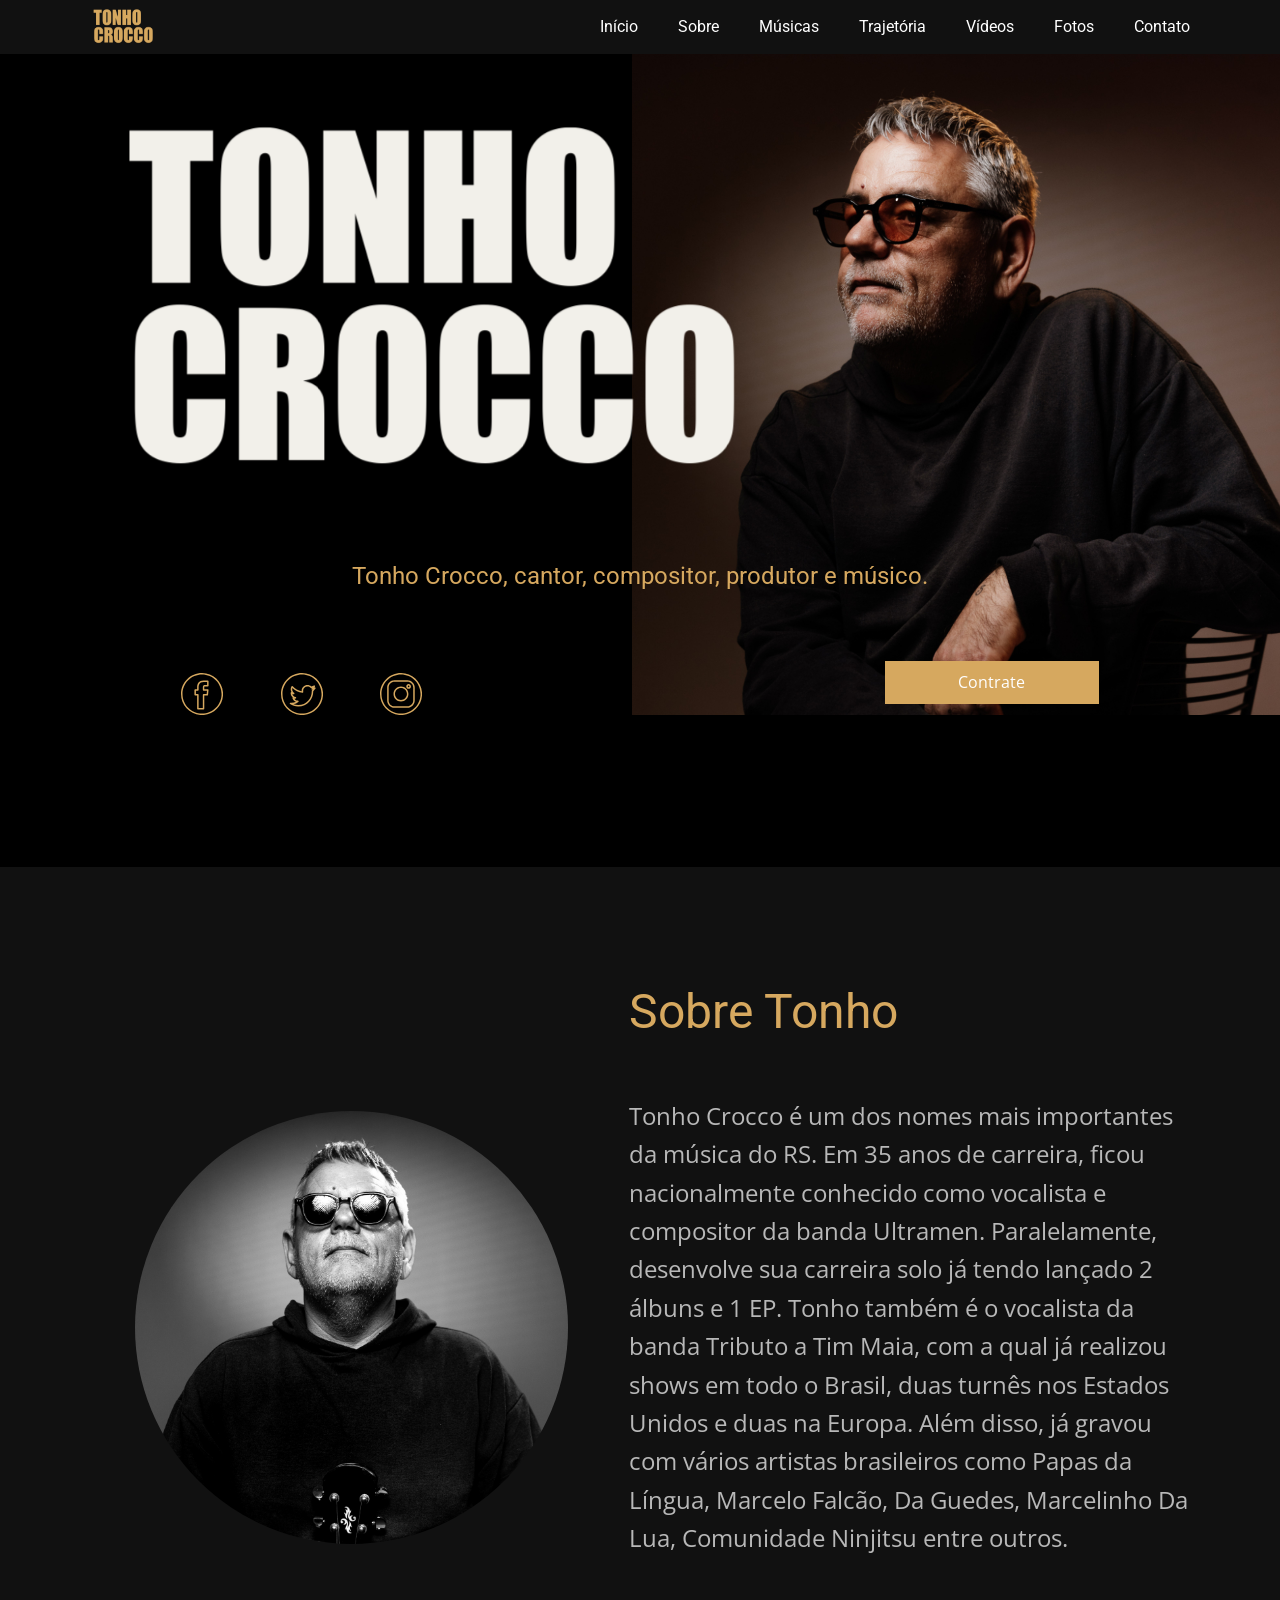
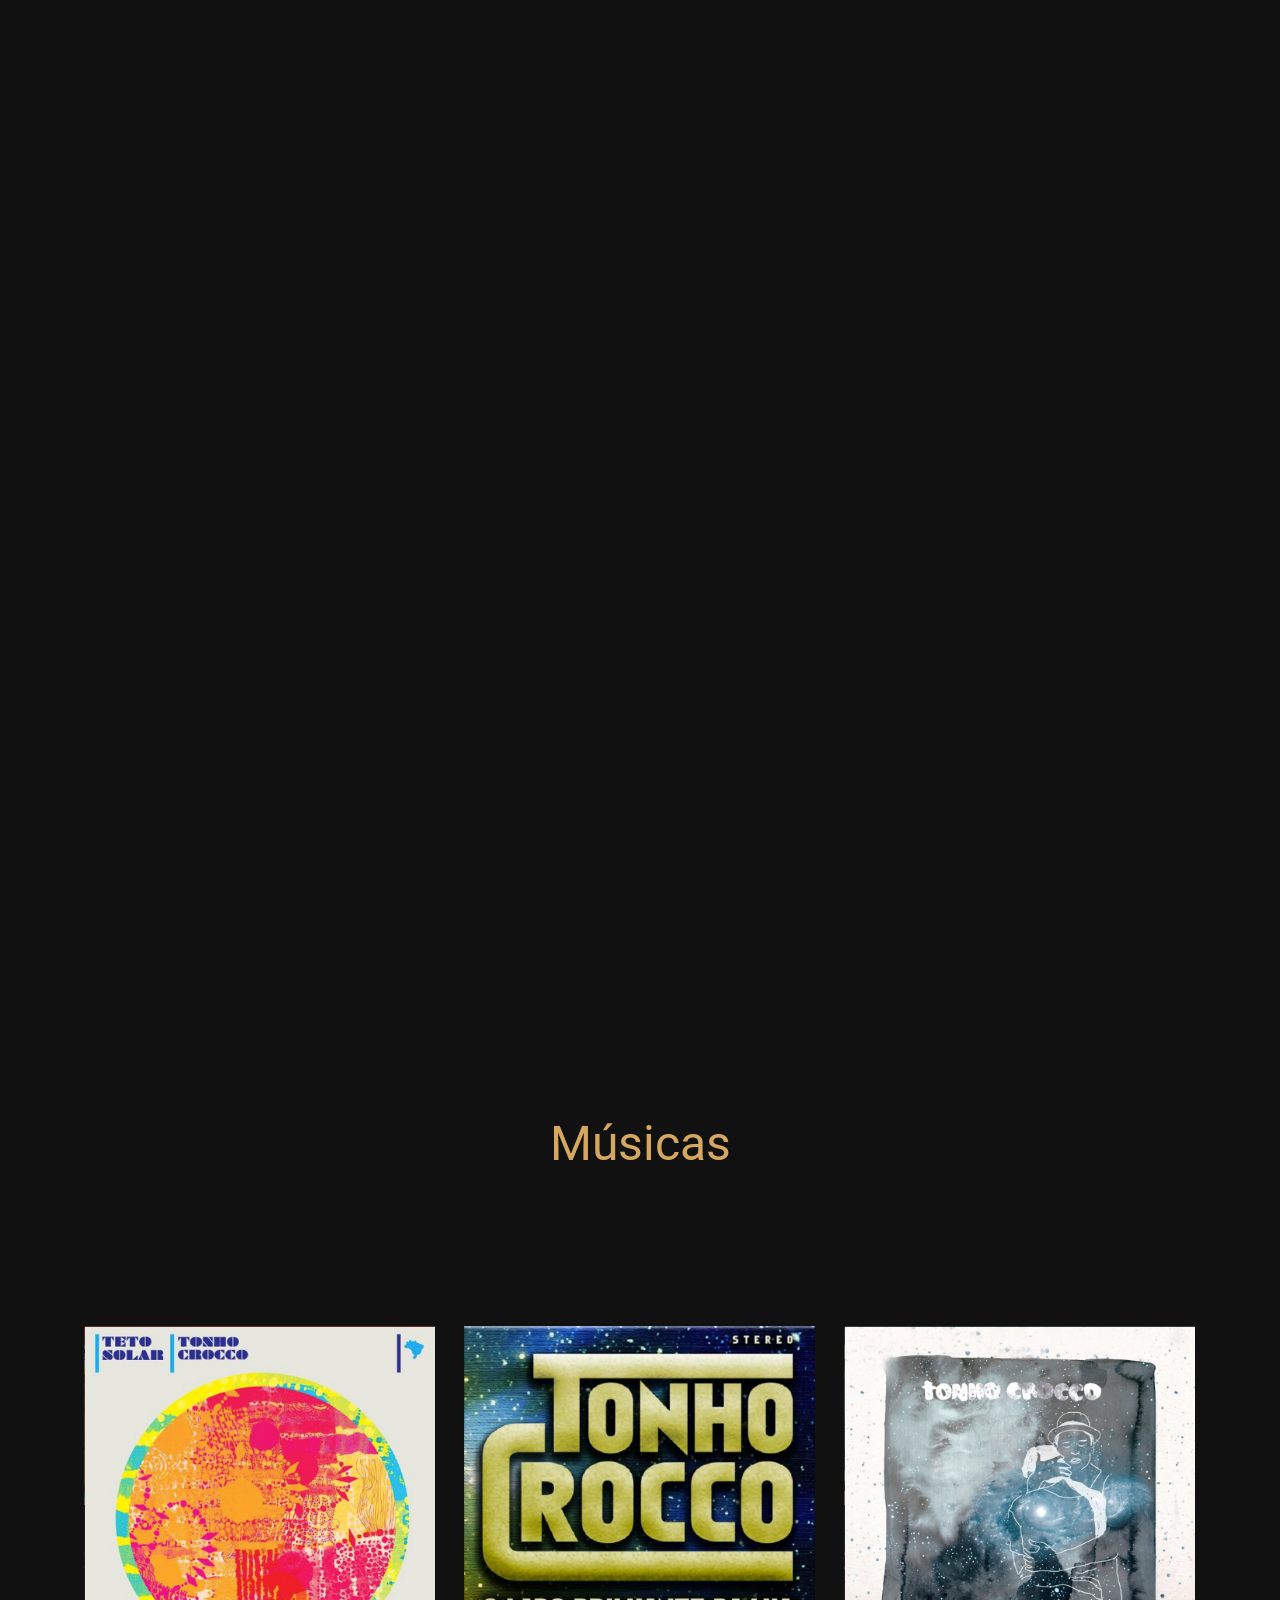
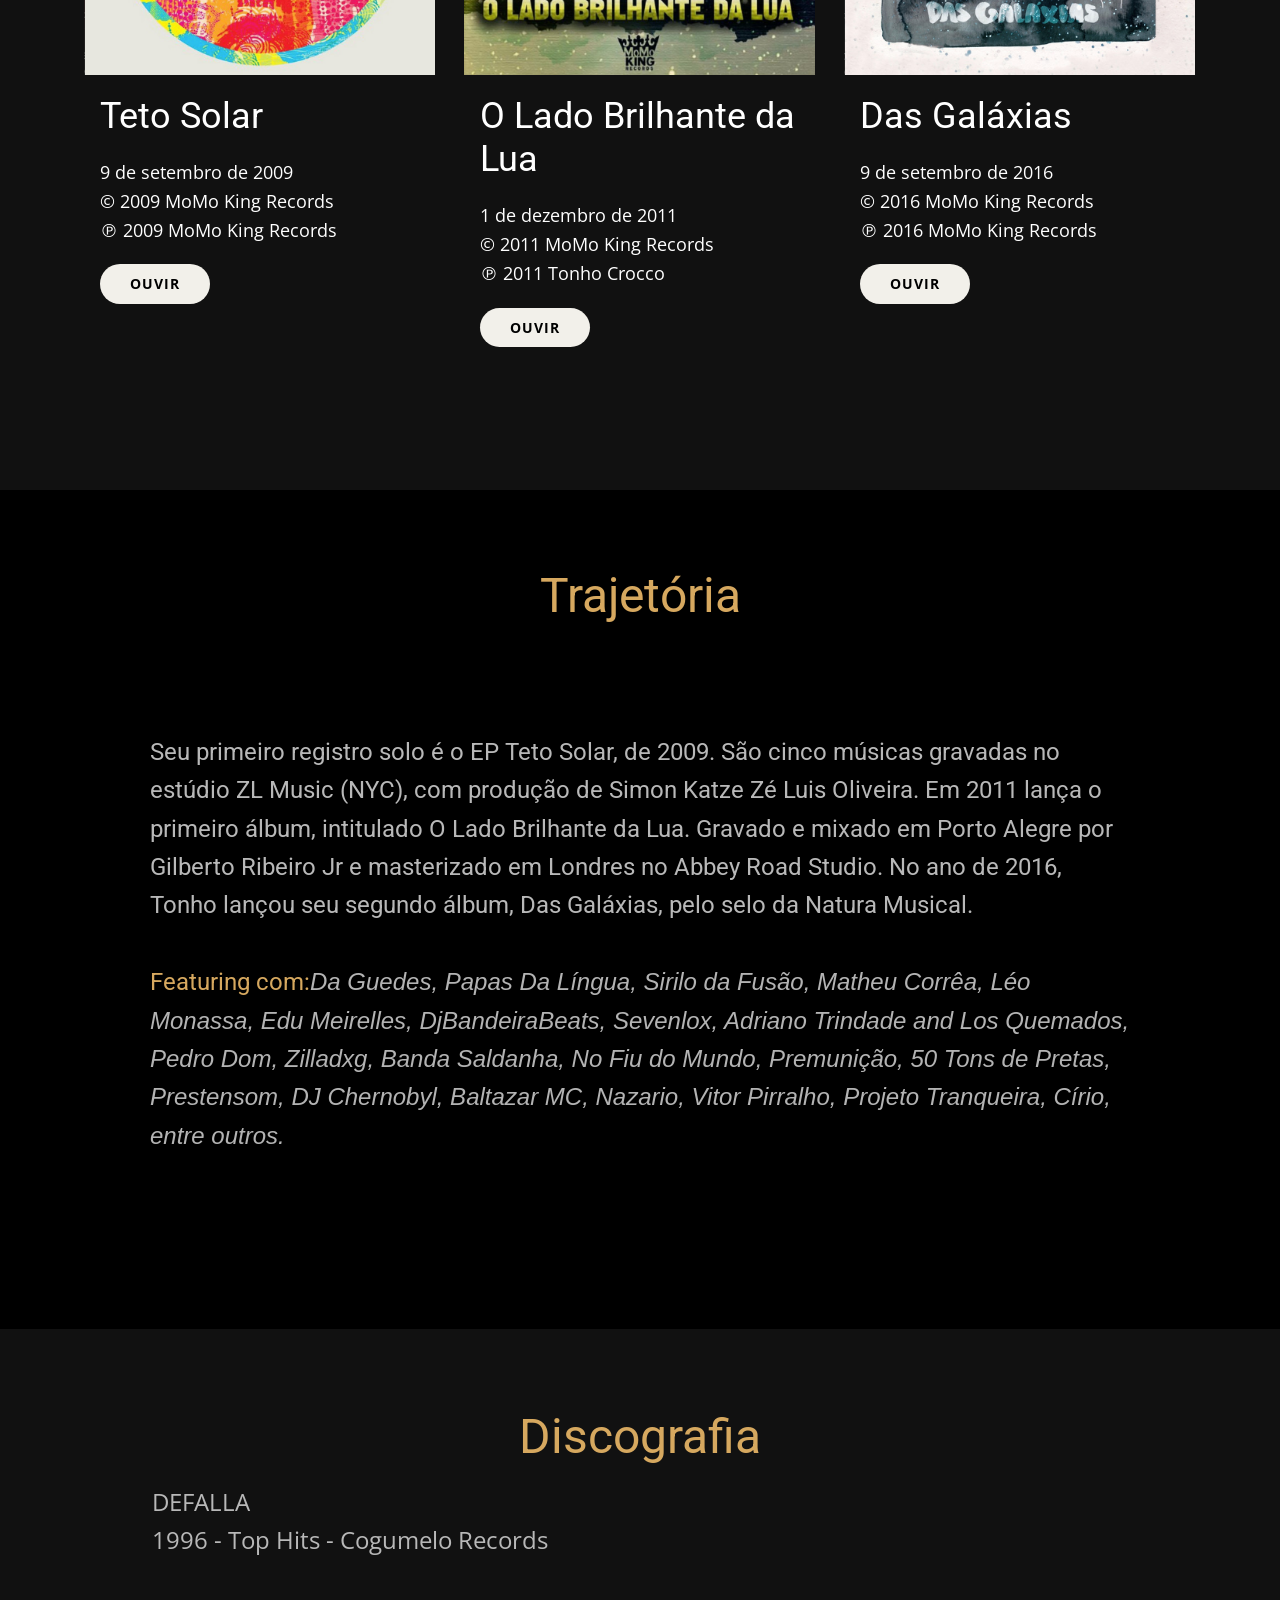
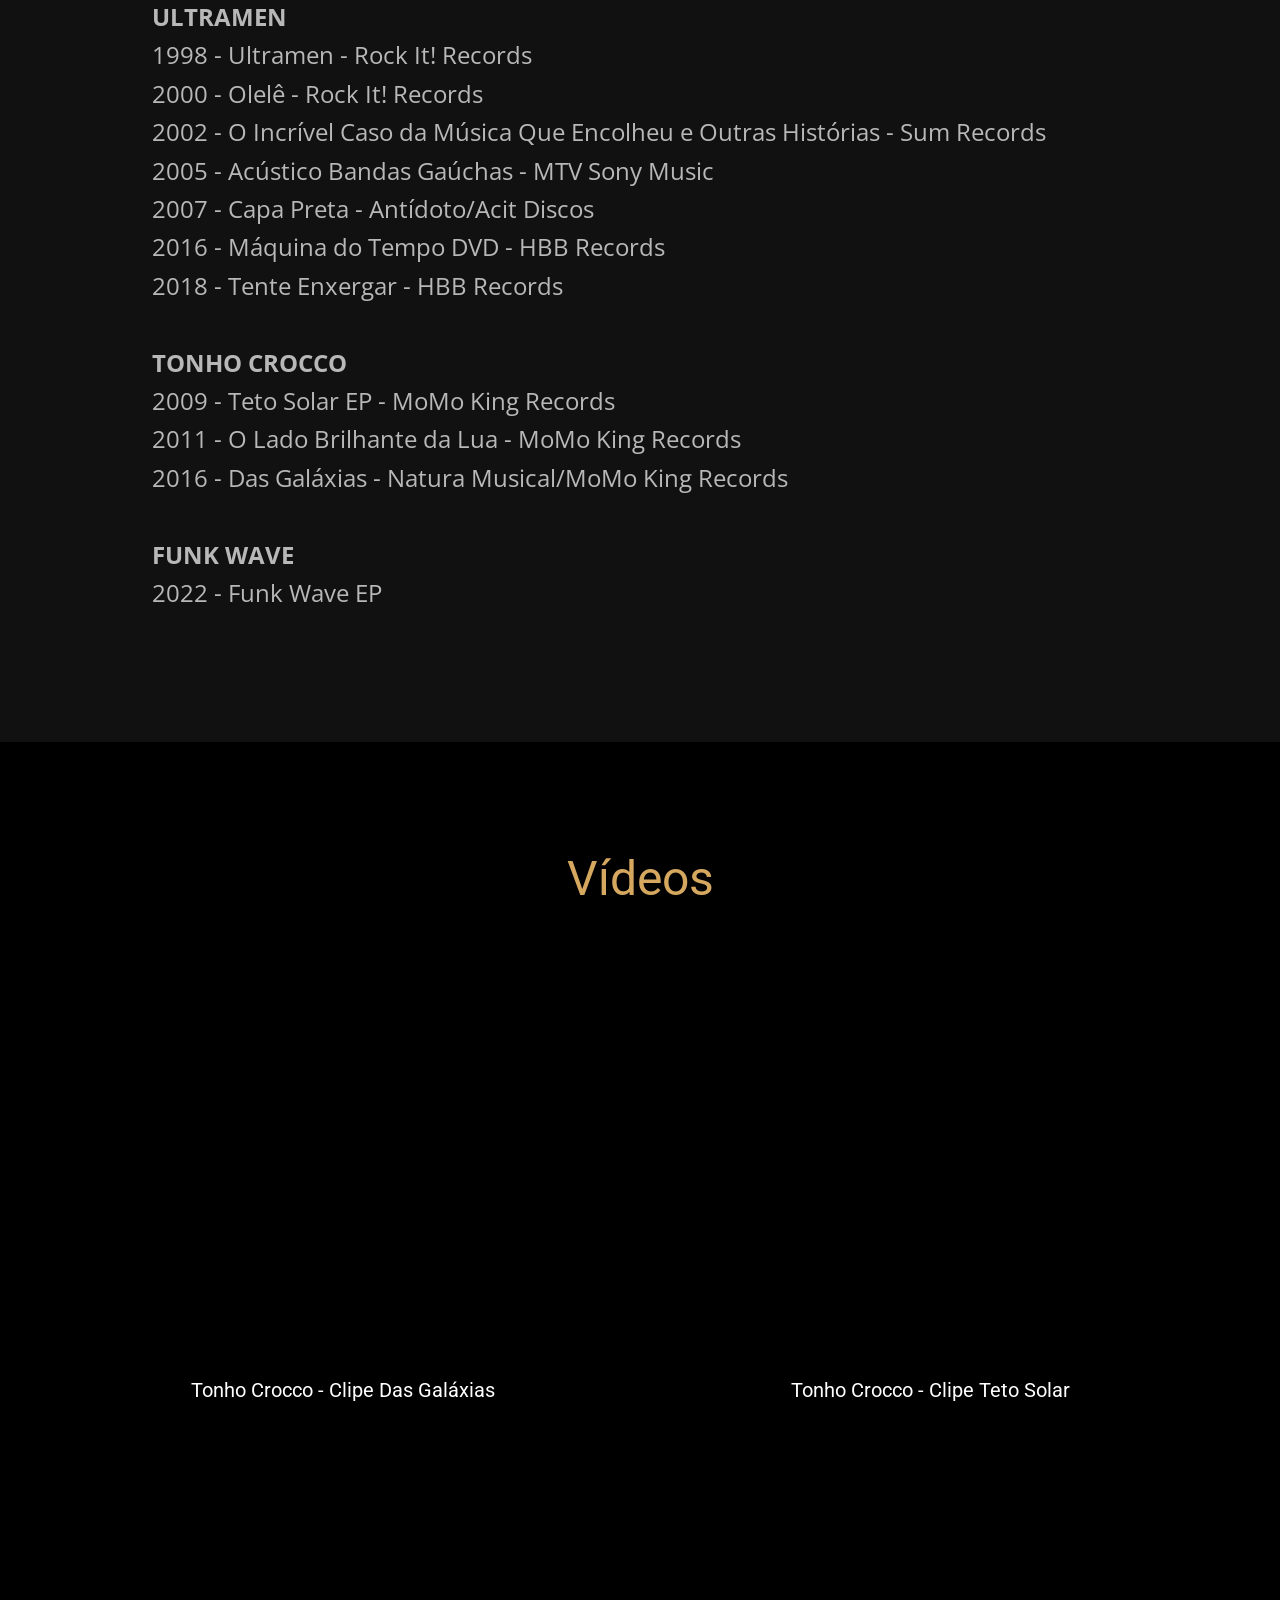
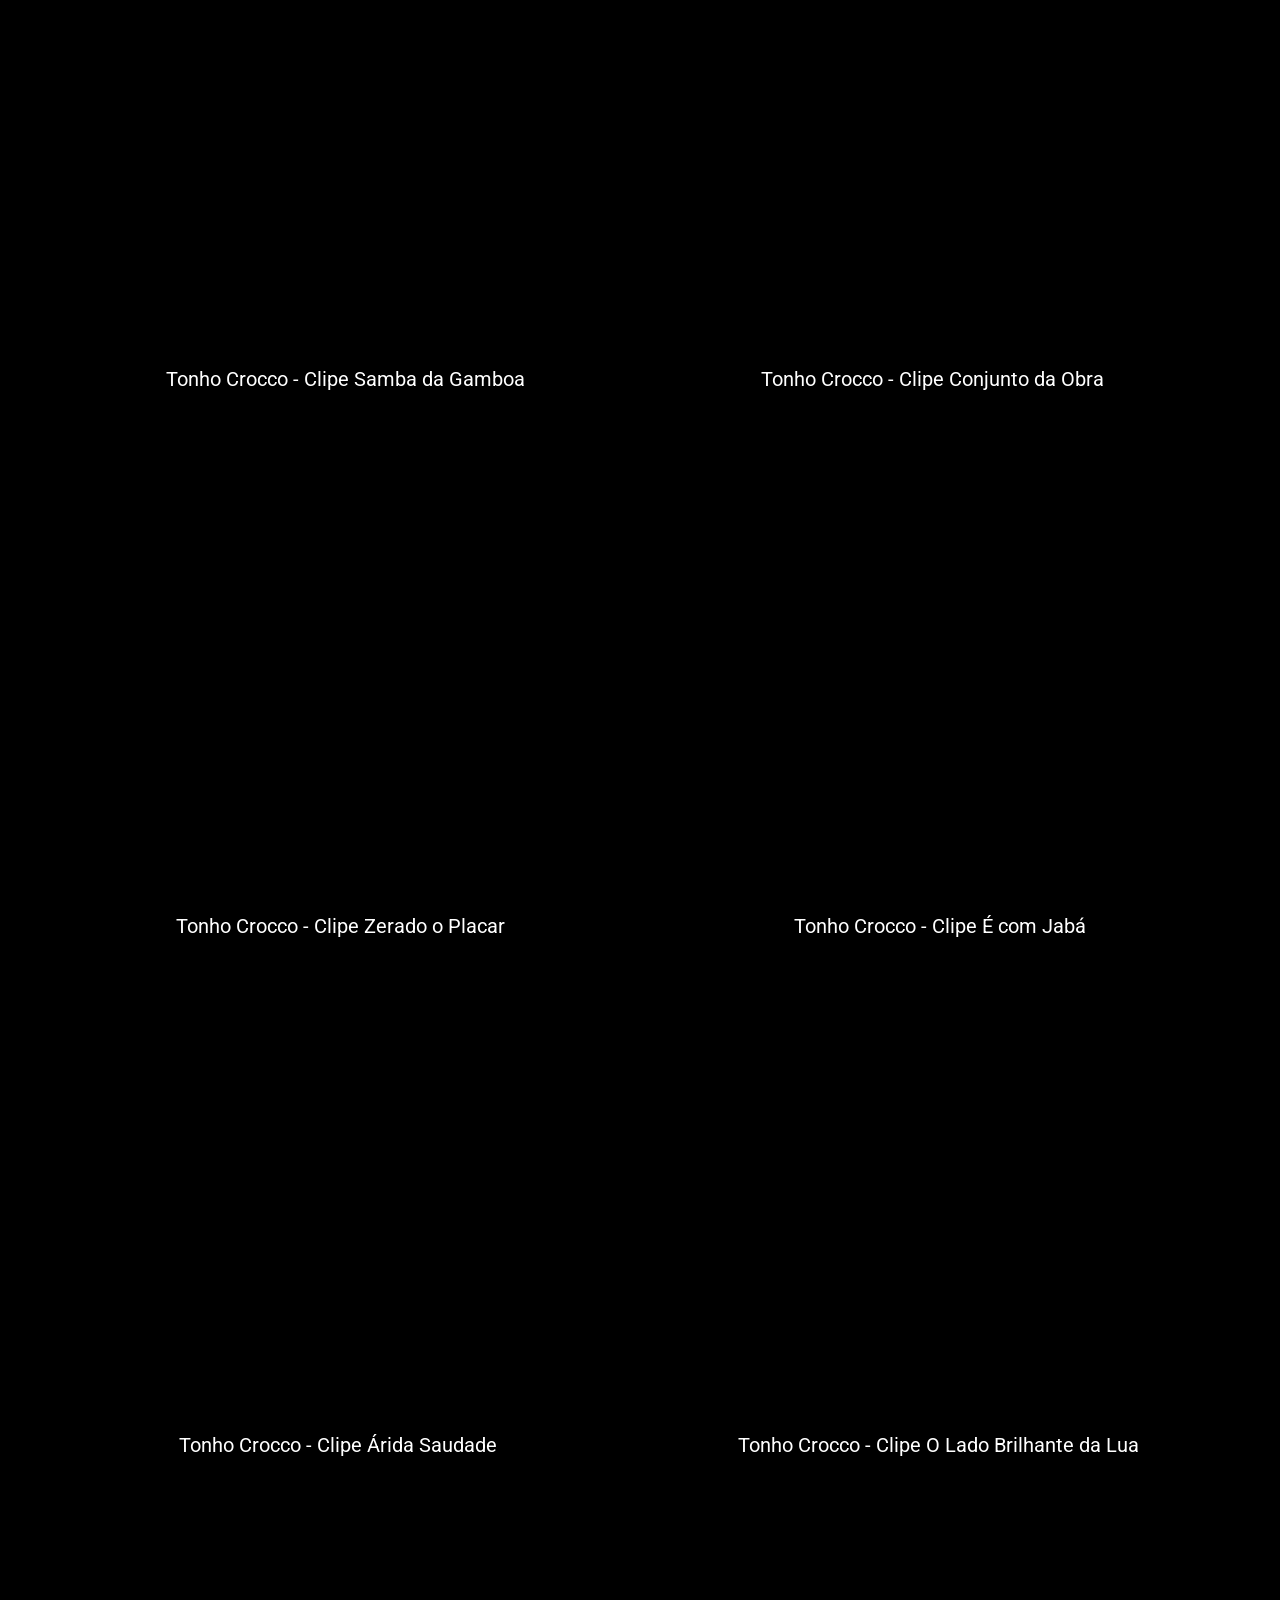
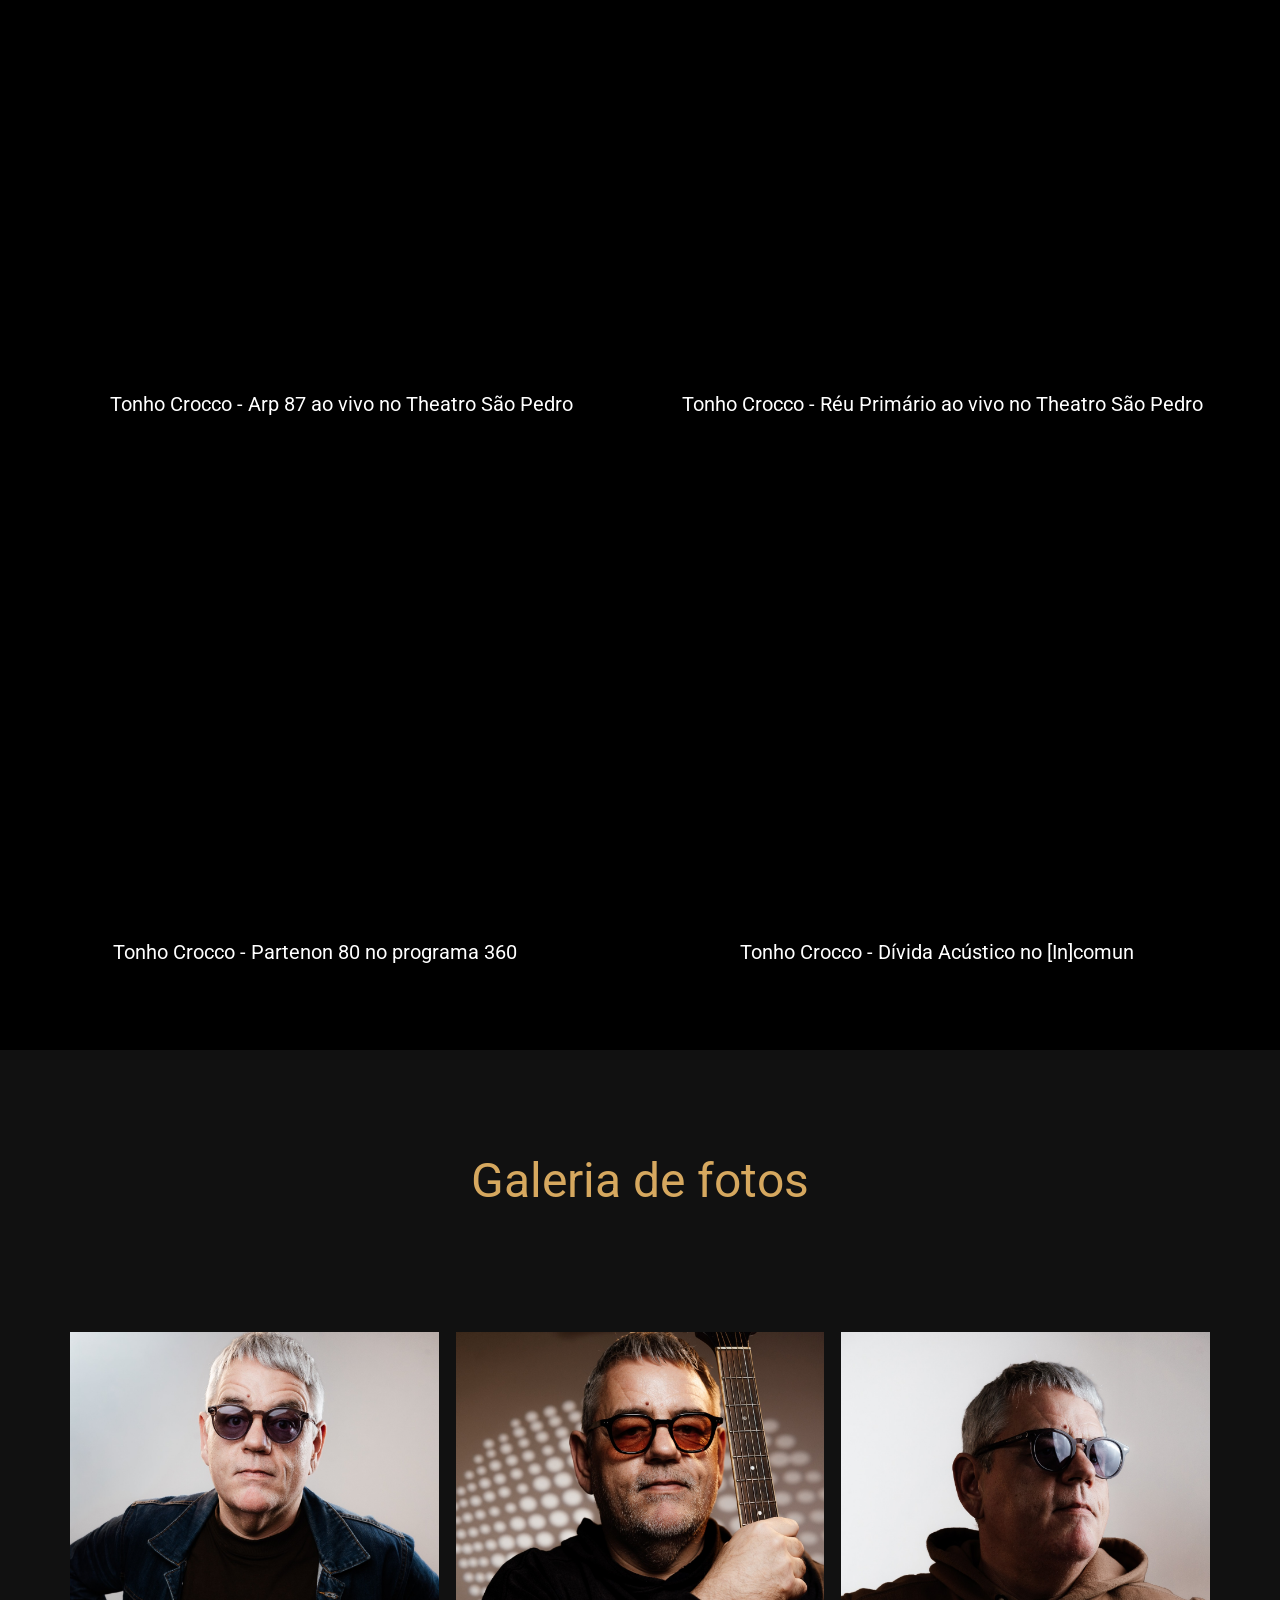
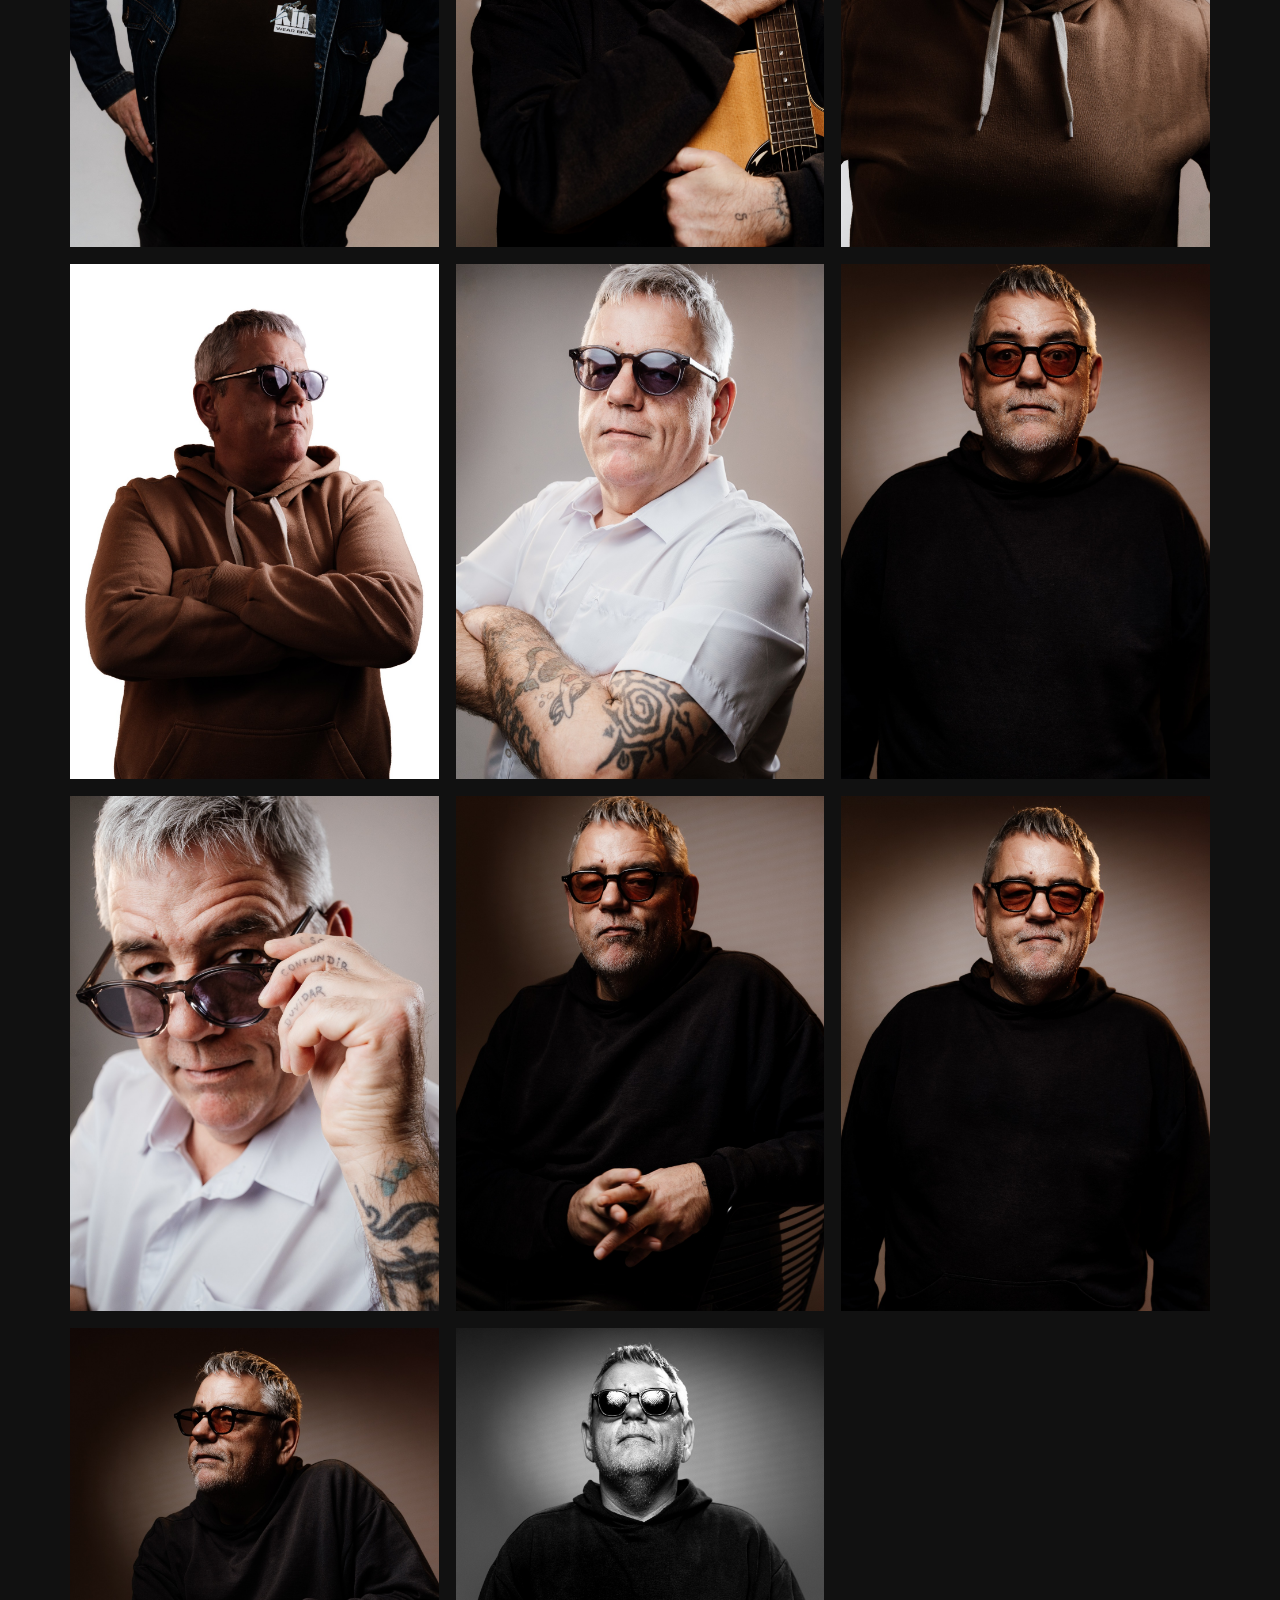
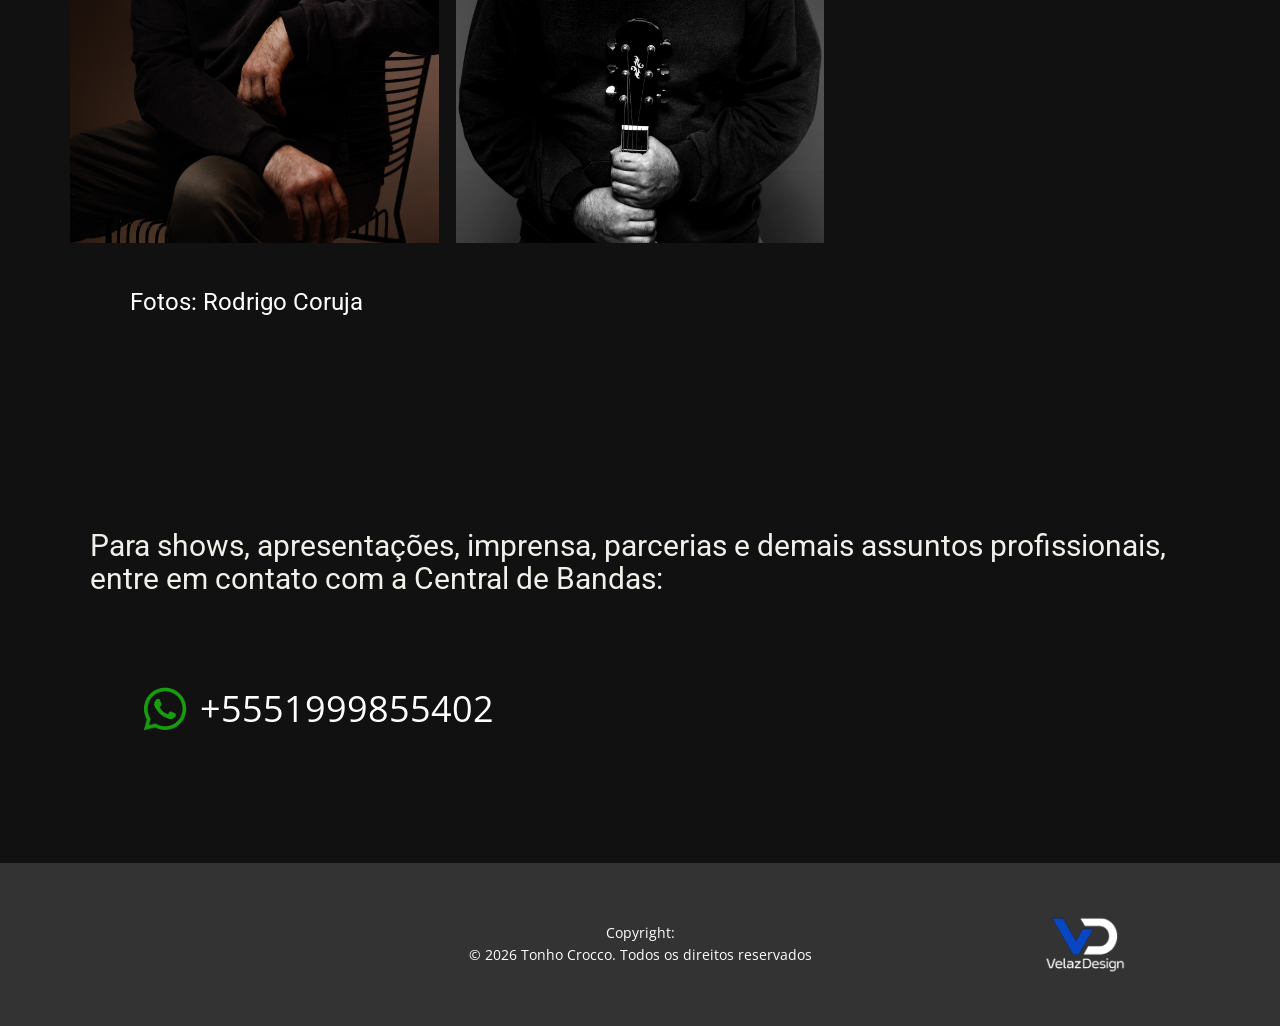
==== commit 434f20a2: "Update index.html" ====
--- a/index.html
+++ b/index.html
@@ -32,13 +32,40 @@
     
     
     <link id="u-page-google-font" rel="stylesheet" href="https://fonts.googleapis.com/css2?display=swap&amp;family=Roboto:ital,wght@0,100;0,200;0,300;0,400;0,500;0,600;0,700;0,800;0,900;1,100;1,200;1,300;1,400;1,500;1,600;1,700;1,800;1,900&amp;family=Open+Sans:ital,wght@0,300;0,400;0,500;0,600;0,700;0,800;1,300;1,400;1,500;1,600;1,700;1,800">
-    <script type="application/ld+json">{
-		"@context": "http://schema.org",
-		"@type": "Organization",
-		"name": "Tonho Crocco",
-		"url": "/",
-		"logo": "/images/tonhocrocco-logo.png"
-}</script>
+    <script type="application/ld+json">
+{
+  "@context": "https://schema.org",
+  "@type": "MusicGroup",
+  "name": "Tonho Crocco",
+  "url": "https://tonhocrocco.pages.dev",
+  "logo": "https://tonhocrocco.pages.dev/images/tonhocrocco-logo.png",
+  "image": "https://tonhocrocco.pages.dev/images/SiteTonhoCrocco-banner-hero.jpg",
+  "sameAs": [
+    "https://www.instagram.com/tonhocrocco/",
+    "https://www.facebook.com/TonhoCroccoOficial",
+    "https://x.com/tonhocrocco",
+    "https://open.spotify.com/intl-pt/artist/15EYWu6bvjWvINE9NJrWc6"
+  ],
+  "genre": ["MPB", "Soul", "Funk", "Samba Rock", "Instrumental"],
+  "album": [
+    {
+      "@type": "MusicAlbum",
+      "name": "Teto Solar",
+      "datePublished": "2009"
+    },
+    {
+      "@type": "MusicAlbum",
+      "name": "O Lado Brilhante da Lua",
+      "datePublished": "2011"
+    },
+    {
+      "@type": "MusicAlbum",
+      "name": "Das Galáxias",
+      "datePublished": "2016"
+    }
+  ]
+}
+</script>
     <meta name="theme-color" content="#478ac9">
     <meta property="og:type" content="website">
   <meta data-intl-tel-input-cdn-path="intlTelInput/"></head>
@@ -447,11 +474,11 @@
     
     
     <footer class="u-align-center u-clearfix u-container-align-center-xl u-footer u-grey-80 u-footer" id="footer"><div class="u-clearfix u-sheet u-valign-middle-lg u-sheet-1">
-        <a href="https://www.velazdesign.com" class="u-image u-logo u-image-1" data-image-width="1152" data-image-height="922" target="_blank">
+        <a href="https://velazdesign.github.io/" class="u-image u-logo u-image-1" data-image-width="1152" data-image-height="922" target="_blank">
           <img src="/images/VelazDesign_logo_transparente.PNG" class="u-logo-image u-logo-image-1" title="Velaz Design" alt="Logo VelazDesign">
         </a>
         <p class="u-small-text u-text u-text-variant u-text-1"> Copyright: <br> © 2026 Tonho Crocco. Todos os direitos reservados
         </p>
       </div></footer><span style="height: 50px; width: 50px; margin-left: 0px; margin-right: auto; margin-top: 0px; background-image: none; right: 20px; bottom: 20px; padding: 15px;" class="u-back-to-top u-icon u-icon-circle u-opacity u-opacity-85 u-palette-3-light-2" data-href="#"><svg class="u-svg-link" preserveAspectRatio="xMidYMin slice" viewBox="0 0 551.13 551.13"><use xmlns:xlink="http://www.w3.org/1999/xlink" xlink:href="#svg-1d98"></use></svg><svg class="u-svg-content" enable-background="new 0 0 551.13 551.13" viewBox="0 0 551.13 551.13" xmlns="http://www.w3.org/2000/svg" id="svg-1d98"><path d="m275.565 189.451 223.897 223.897h51.668l-275.565-275.565-275.565 275.565h51.668z"></path></svg></span>
   
-</body></html>+</body></html>
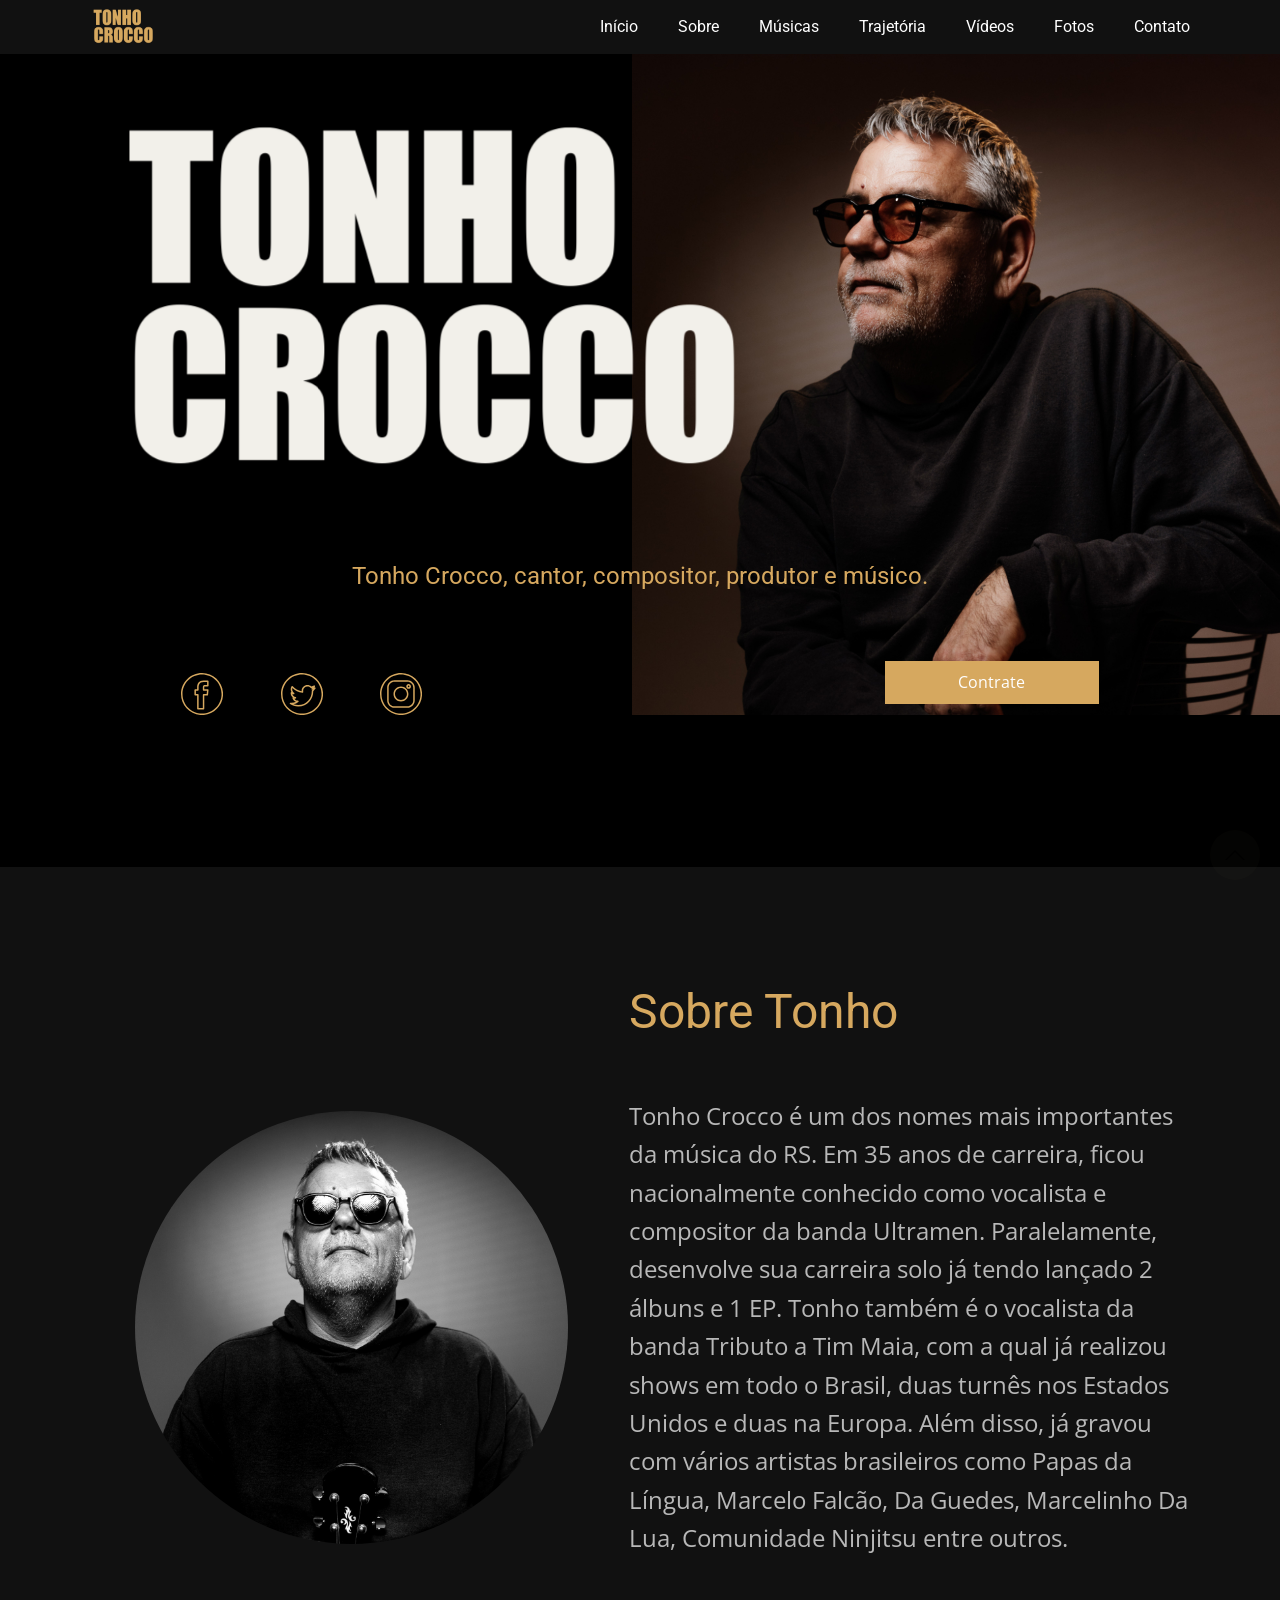
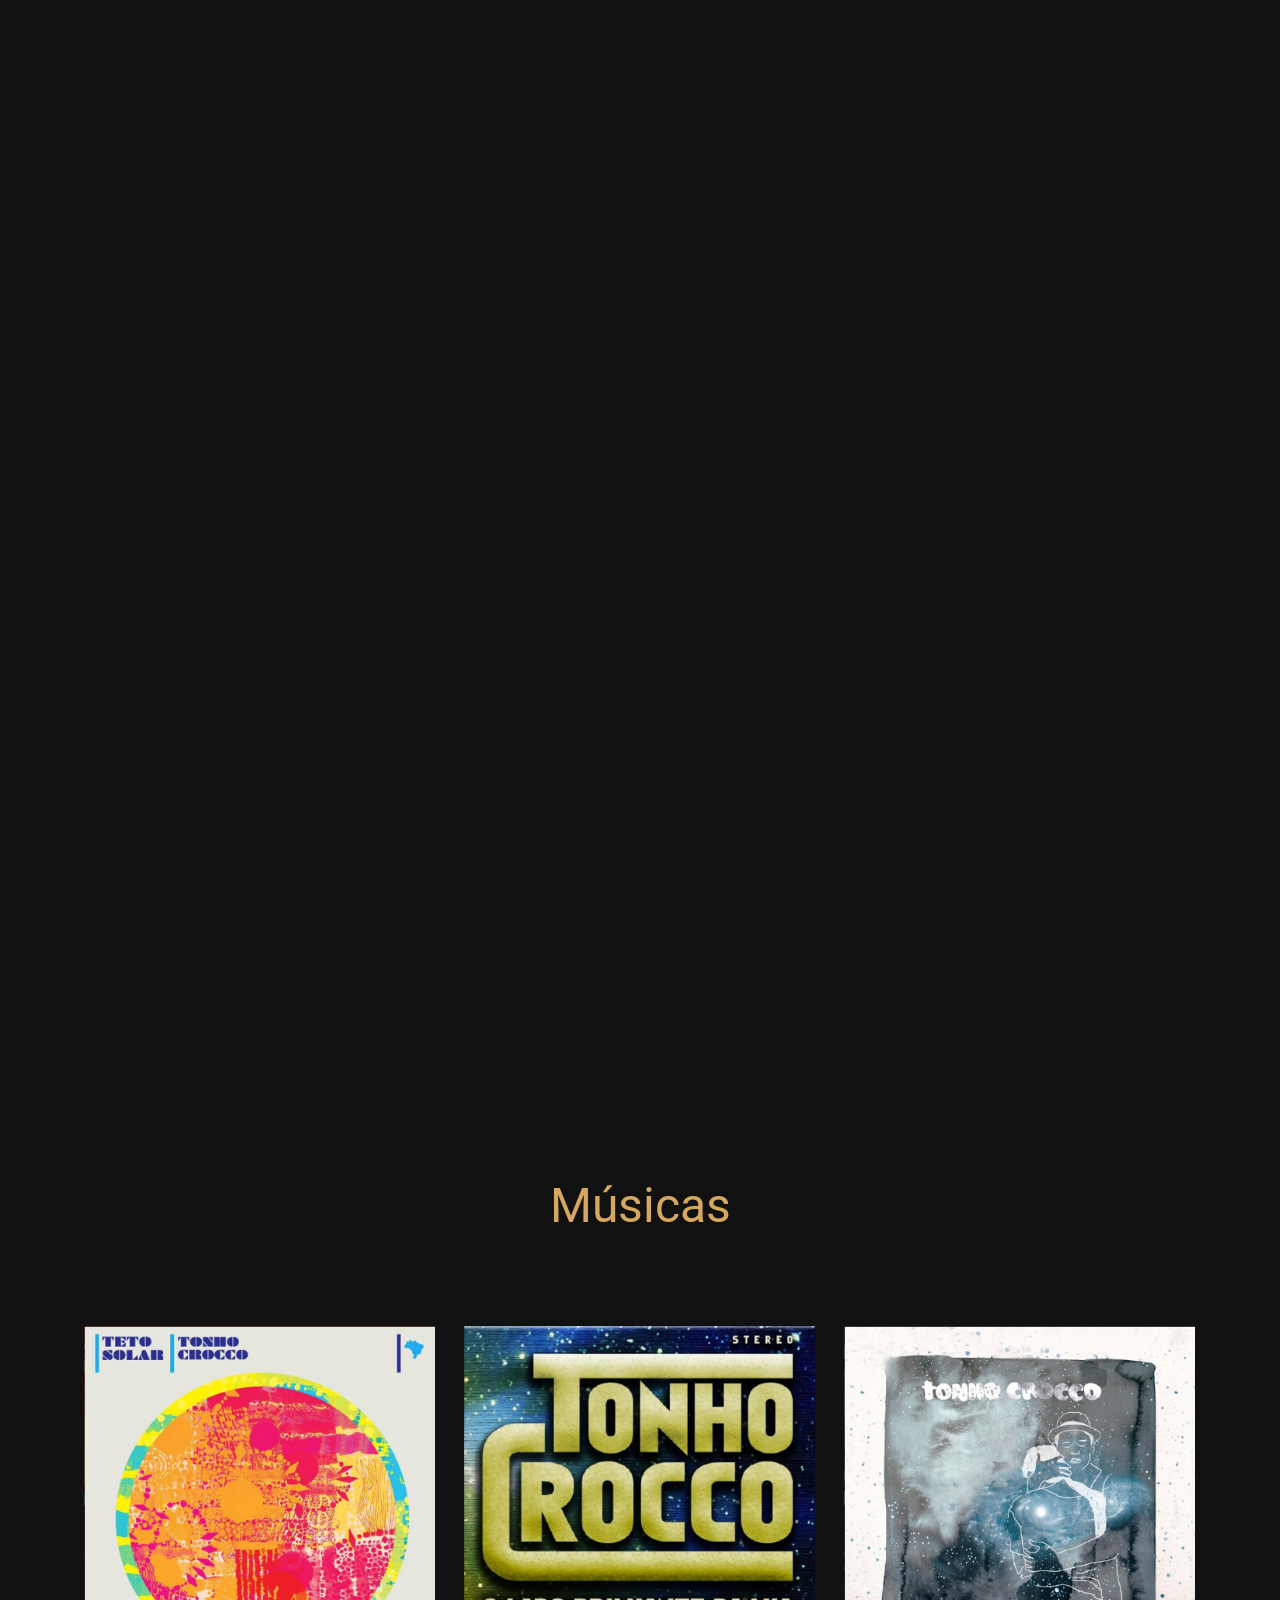
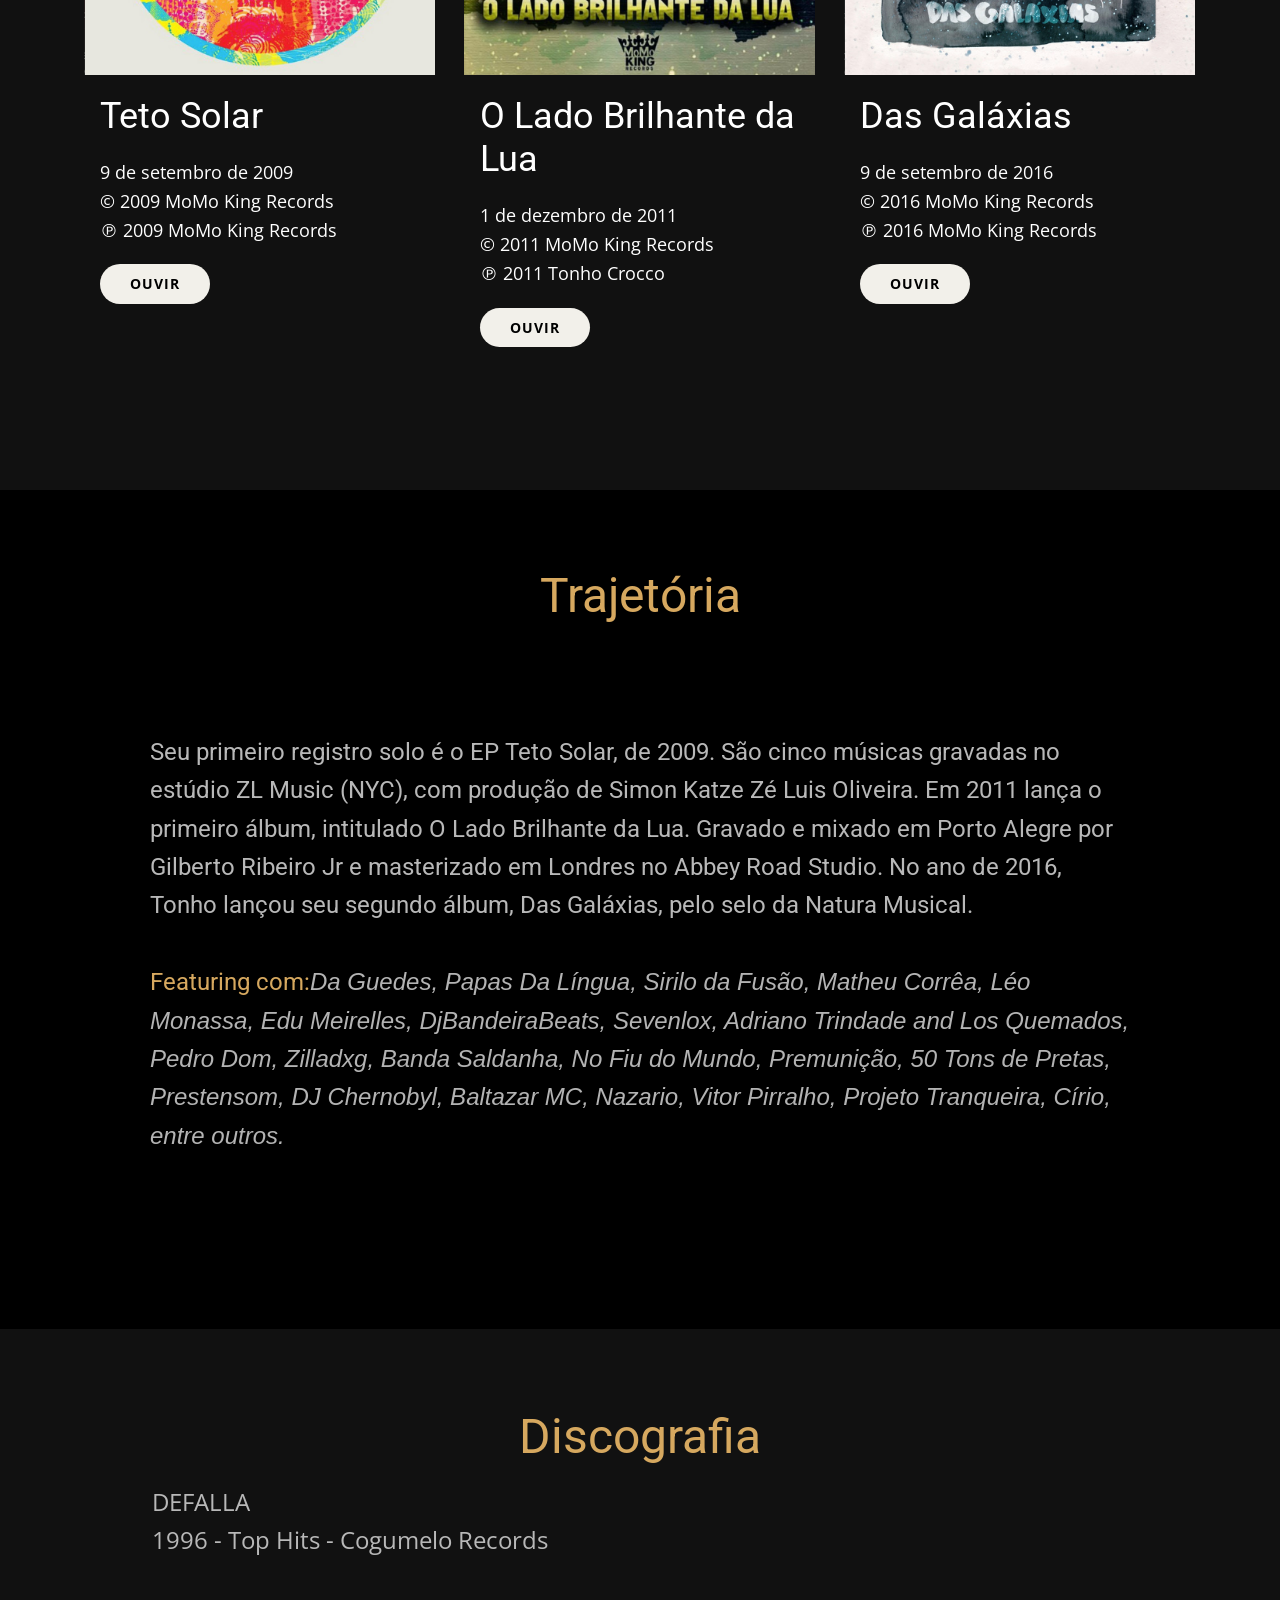
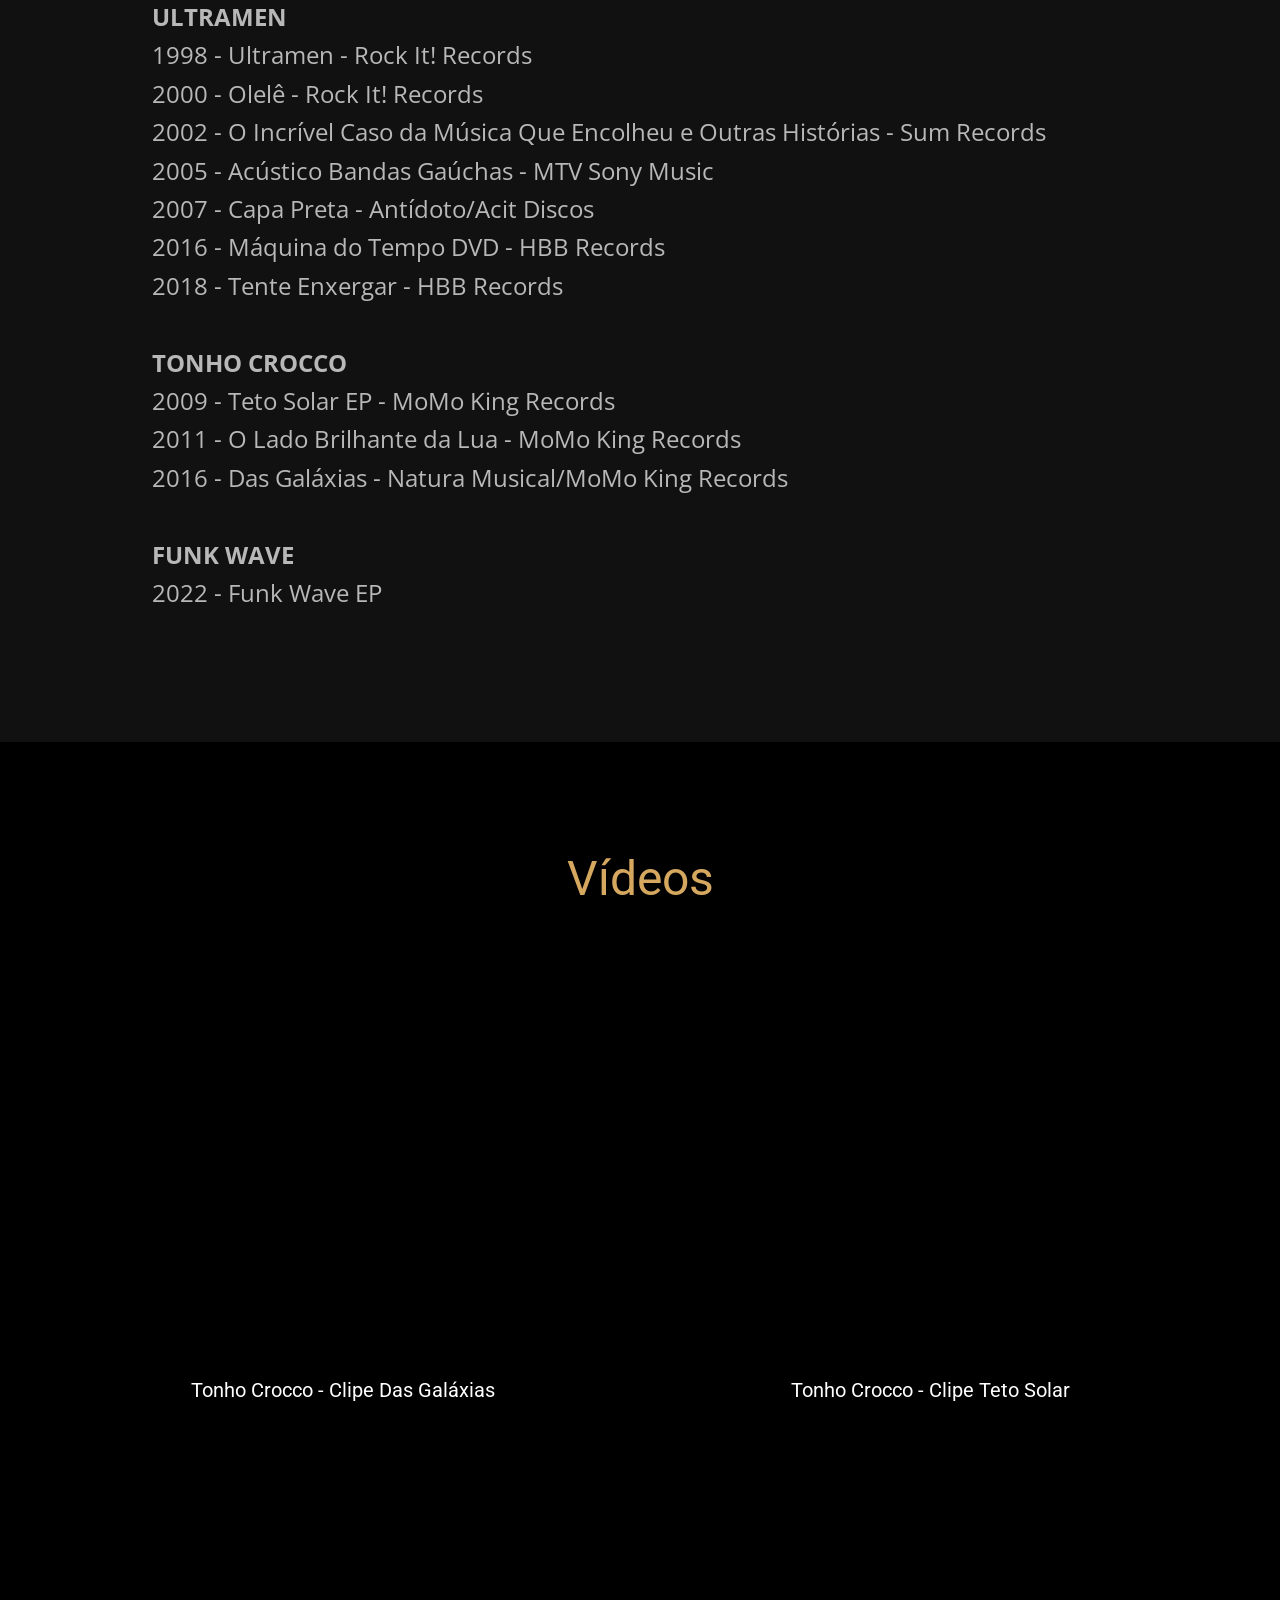
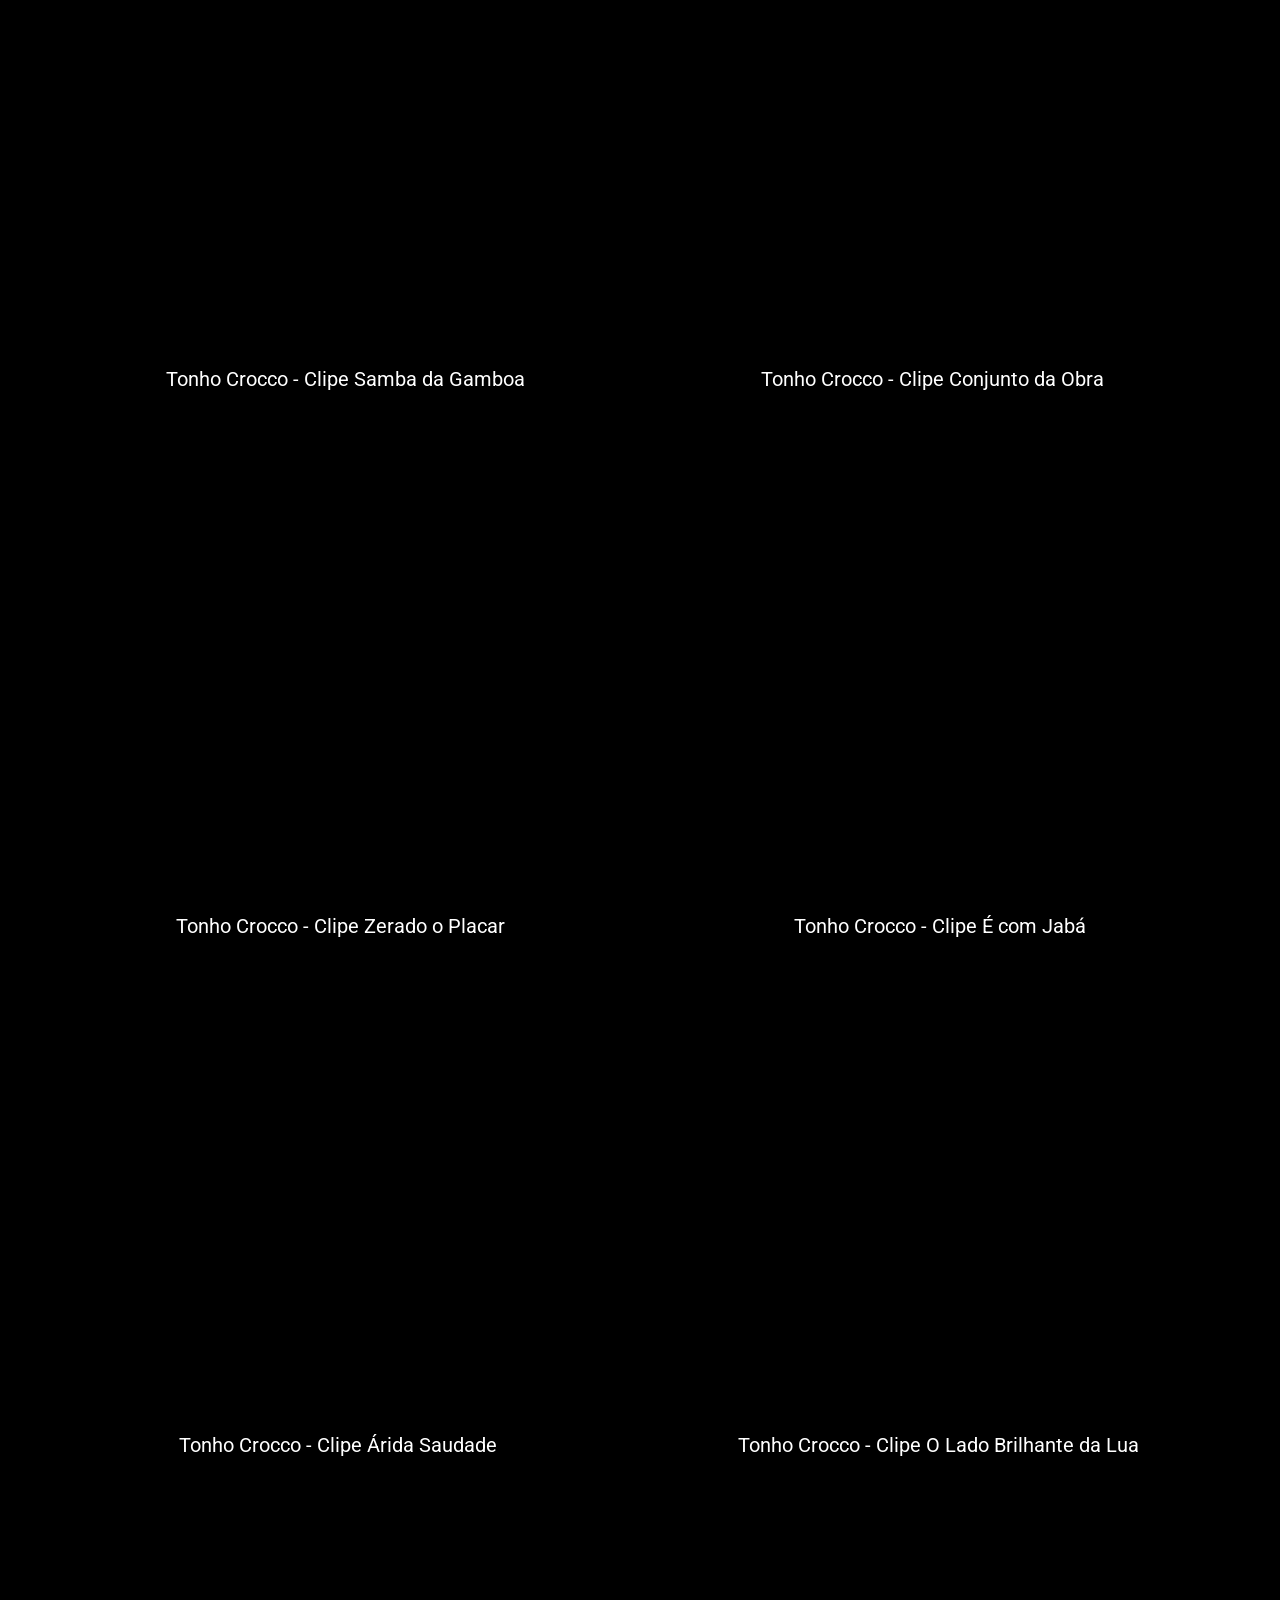
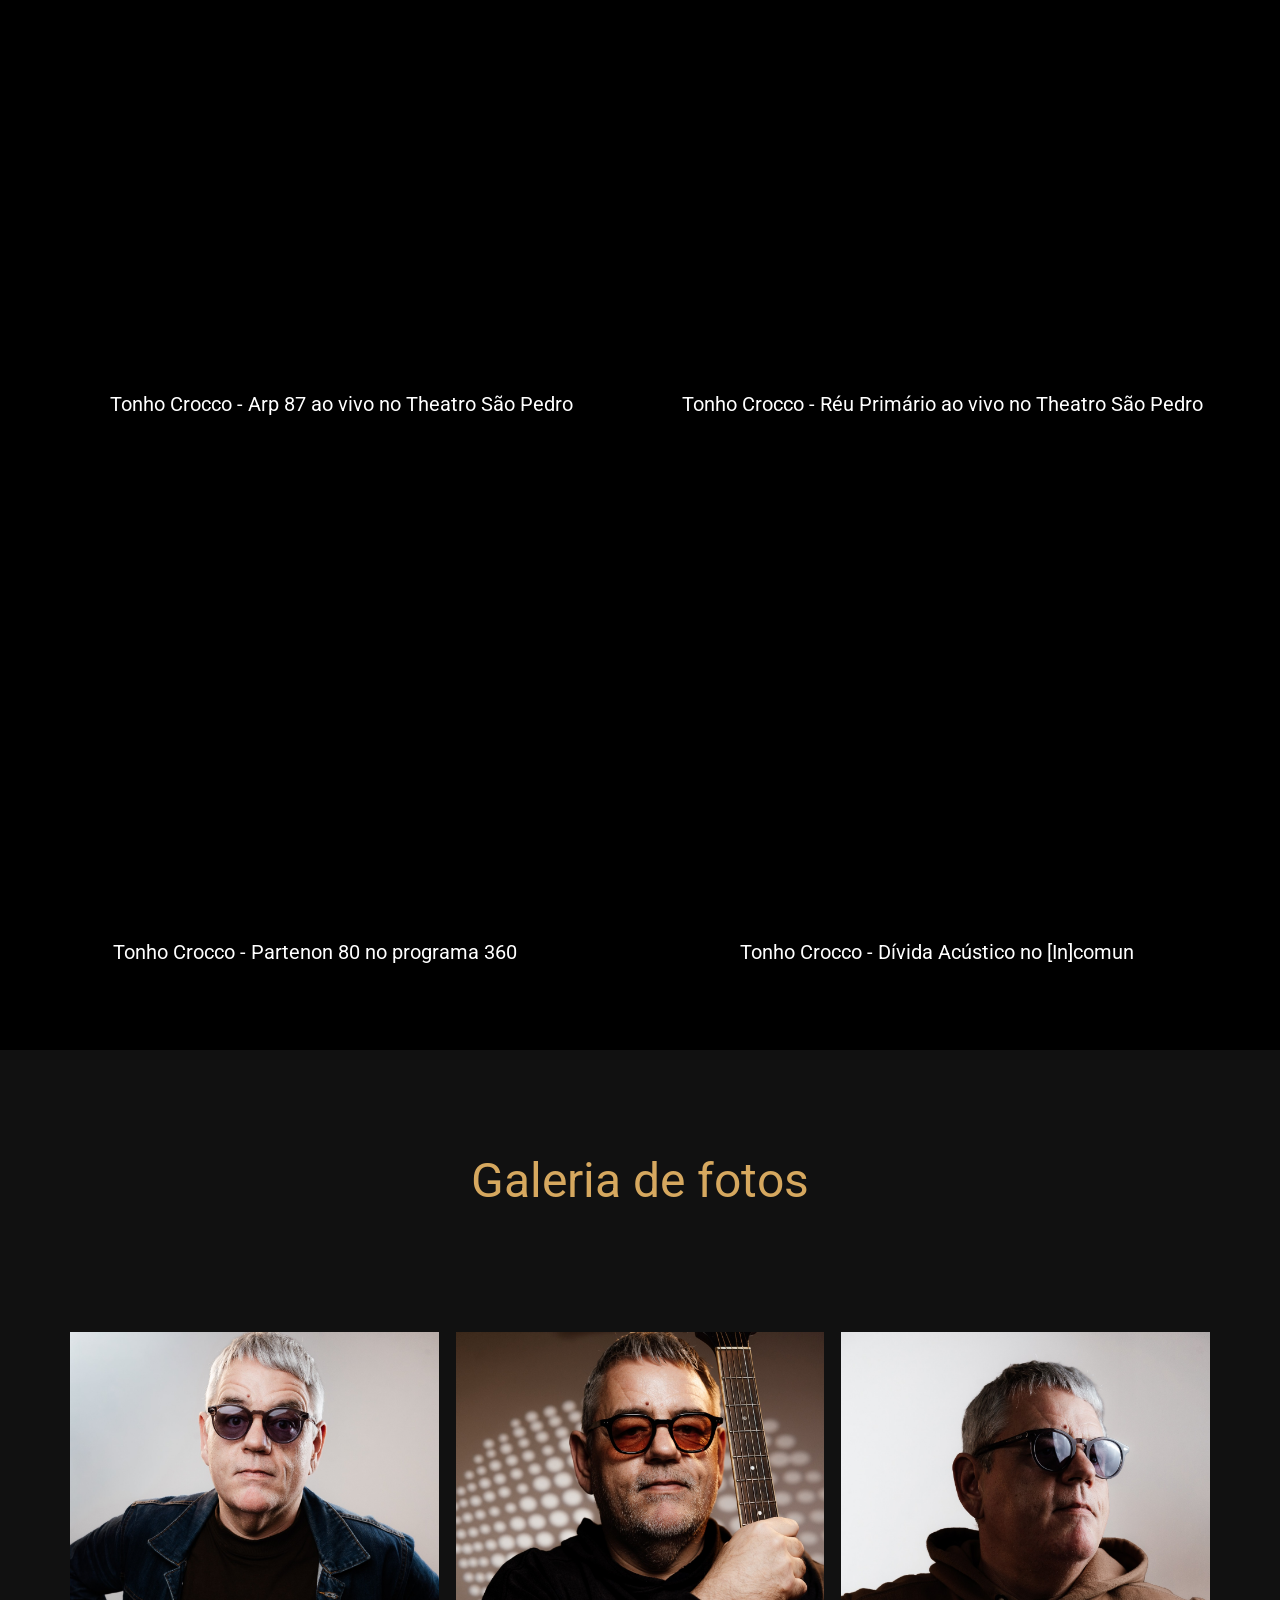
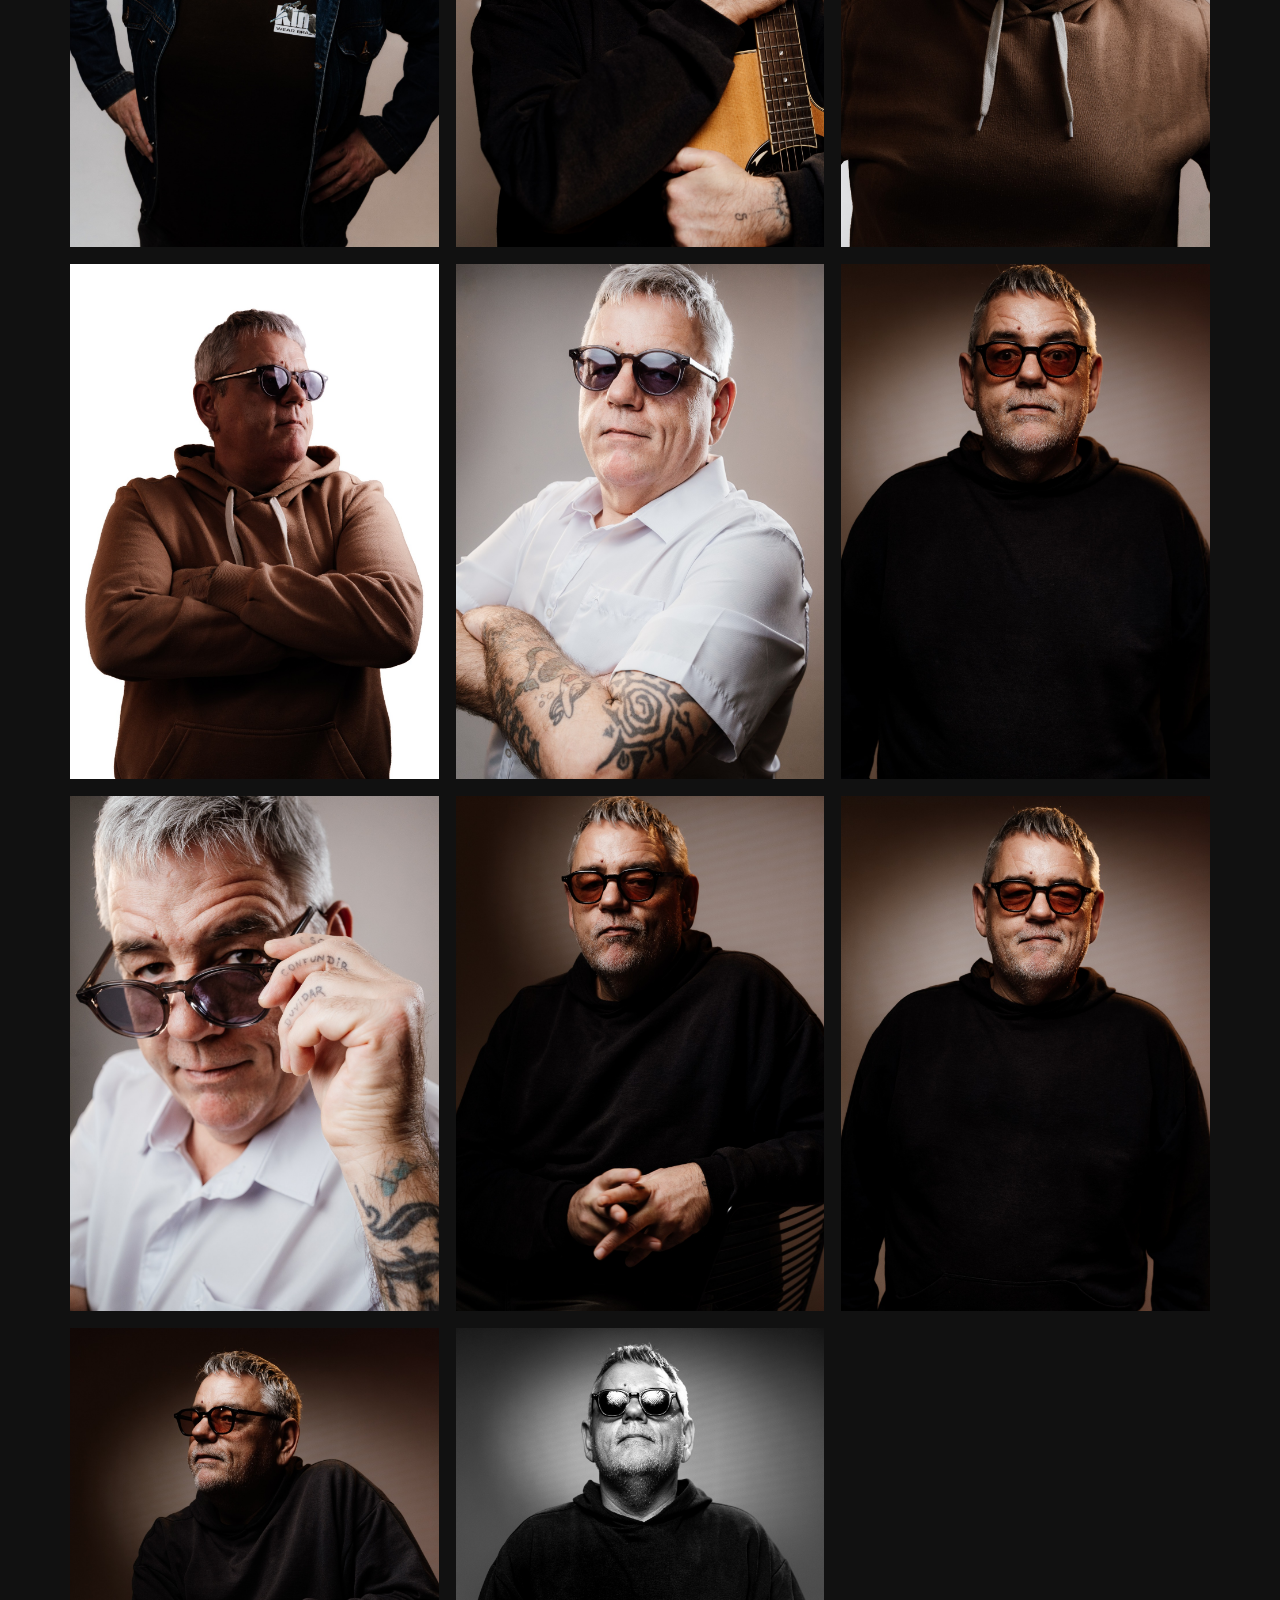
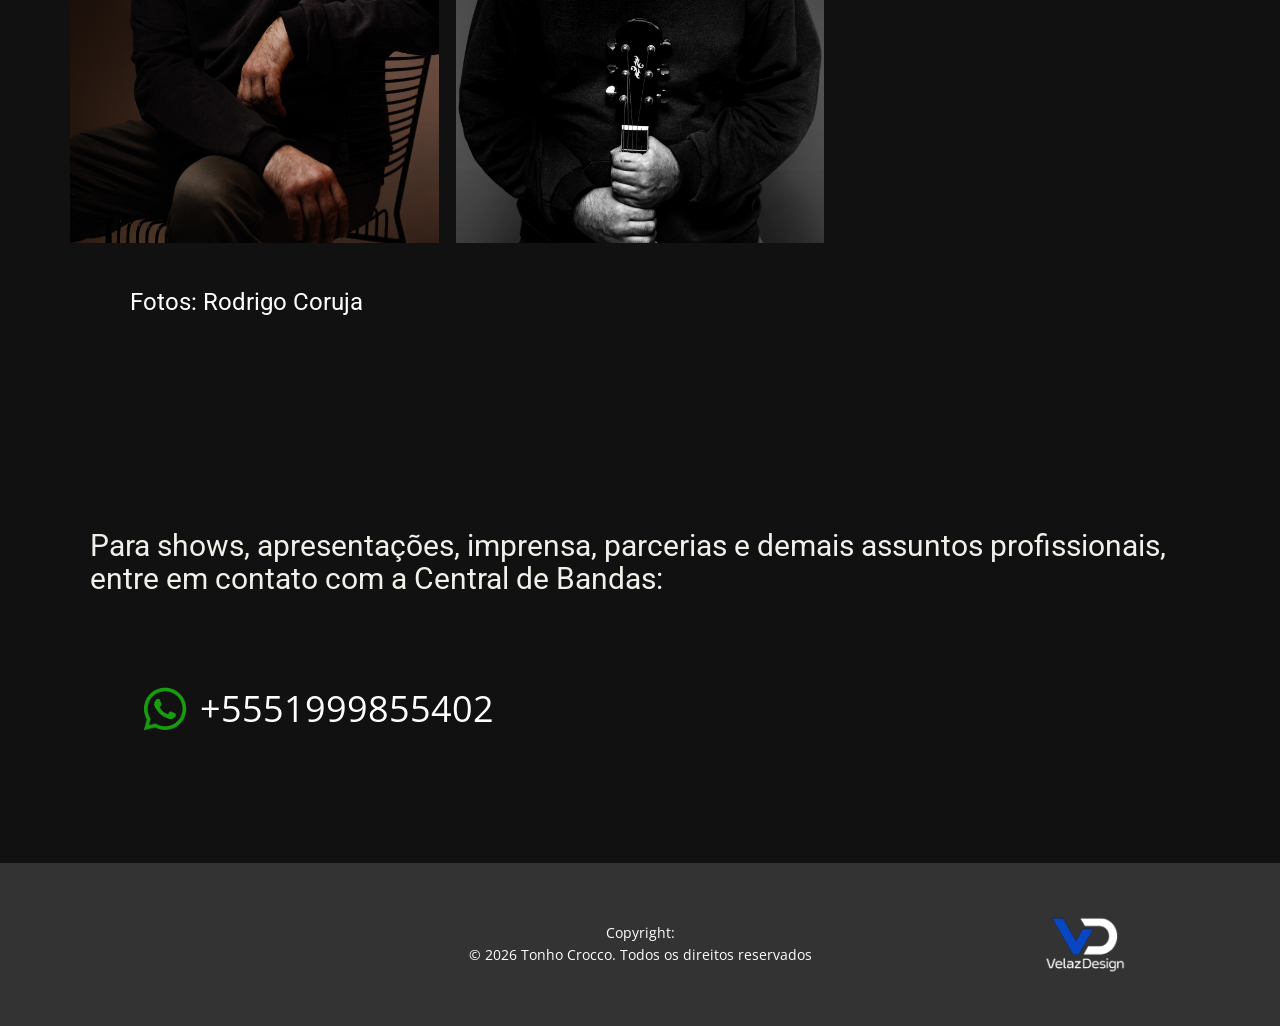
==== commit 2b5cbf52: "Add files via upload" ====
--- a/index.html
+++ b/index.html
@@ -32,44 +32,17 @@
     
     
     <link id="u-page-google-font" rel="stylesheet" href="https://fonts.googleapis.com/css2?display=swap&amp;family=Roboto:ital,wght@0,100;0,200;0,300;0,400;0,500;0,600;0,700;0,800;0,900;1,100;1,200;1,300;1,400;1,500;1,600;1,700;1,800;1,900&amp;family=Open+Sans:ital,wght@0,300;0,400;0,500;0,600;0,700;0,800;1,300;1,400;1,500;1,600;1,700;1,800">
-    <script type="application/ld+json">
-{
-  "@context": "https://schema.org",
-  "@type": "MusicGroup",
-  "name": "Tonho Crocco",
-  "url": "https://tonhocrocco.pages.dev",
-  "logo": "https://tonhocrocco.pages.dev/images/tonhocrocco-logo.png",
-  "image": "https://tonhocrocco.pages.dev/images/SiteTonhoCrocco-banner-hero.jpg",
-  "sameAs": [
-    "https://www.instagram.com/tonhocrocco/",
-    "https://www.facebook.com/TonhoCroccoOficial",
-    "https://x.com/tonhocrocco",
-    "https://open.spotify.com/intl-pt/artist/15EYWu6bvjWvINE9NJrWc6"
-  ],
-  "genre": ["MPB", "Soul", "Funk", "Samba Rock", "Instrumental"],
-  "album": [
-    {
-      "@type": "MusicAlbum",
-      "name": "Teto Solar",
-      "datePublished": "2009"
-    },
-    {
-      "@type": "MusicAlbum",
-      "name": "O Lado Brilhante da Lua",
-      "datePublished": "2011"
-    },
-    {
-      "@type": "MusicAlbum",
-      "name": "Das Galáxias",
-      "datePublished": "2016"
-    }
-  ]
-}
-</script>
+    <script type="application/ld+json">{
+		"@context": "http://schema.org",
+		"@type": "Organization",
+		"name": "Tonho Crocco",
+		"url": "/",
+		"logo": "/images/tonhocrocco-logo.png"
+}</script>
     <meta name="theme-color" content="#478ac9">
     <meta property="og:type" content="website">
   <meta data-intl-tel-input-cdn-path="intlTelInput/"></head>
-  <body data-home-page="https://tonhocrocco.nicepage.io/Tonho-Crocco.html?version=0da9983a-536e-1160-d8c4-d4e7e6bc1b03" data-home-page-title="Tonho Crocco" data-path-to-root="/" data-include-products="false" class="u-body u-clearfix u-stick-footer u-xl-mode" data-lang="pt"><header class="u-clearfix u-header u-sticky u-sticky-583b u-header" id="header"><div class="u-clearfix u-sheet u-valign-middle-lg u-valign-middle-md u-sheet-1">
+  <body data-home-page="https://tonhocrocco.nicepage.io/Tonho-Crocco.html?version=757a2ed8-5470-2b0e-ffbc-9dcb1ed96e4a" data-home-page-title="Tonho Crocco" data-path-to-root="/" data-include-products="false" class="u-body u-clearfix u-stick-footer u-xl-mode" data-lang="pt"><header class="u-clearfix u-header u-sticky u-sticky-583b u-header" id="header"><div class="u-clearfix u-sheet u-valign-middle-lg u-valign-middle-md u-sheet-1">
         <a href="/" data-page-id="276133681" class="u-image u-logo u-image-1" data-image-width="800" data-image-height="600">
           <img src="/images/tonhocrocco-logo.png" class="u-logo-image u-logo-image-1" title="Tonho Crocco" alt="Mini logo Tonho Crocco site">
         </a>
@@ -146,7 +119,7 @@
       <div class="u-clearfix u-sheet u-sheet-1"></div>
     </section>
     <section class="u-clearfix u-container-align-center-lg u-container-align-center-md u-container-align-center-xl u-section-4" id="musicas">
-      <div class="u-clearfix u-sheet u-valign-middle-lg u-valign-middle-md u-valign-middle-xs u-sheet-1">
+      <div class="u-clearfix u-sheet u-sheet-1">
         <h2 class="u-text u-text-color-var u-text-default u-text-1">Músicas</h2>
         <div class="custom-expanded u-expanded-width-lg u-expanded-width-md u-expanded-width-xl u-list u-list-1">
           <div class="u-repeater u-repeater-1">
@@ -474,11 +447,11 @@
     
     
     <footer class="u-align-center u-clearfix u-container-align-center-xl u-footer u-grey-80 u-footer" id="footer"><div class="u-clearfix u-sheet u-valign-middle-lg u-sheet-1">
-        <a href="https://velazdesign.github.io/" class="u-image u-logo u-image-1" data-image-width="1152" data-image-height="922" target="_blank">
+        <a href="https://www.velazdesign.com" class="u-image u-logo u-image-1" data-image-width="1152" data-image-height="922" target="_blank">
           <img src="/images/VelazDesign_logo_transparente.PNG" class="u-logo-image u-logo-image-1" title="Velaz Design" alt="Logo VelazDesign">
         </a>
         <p class="u-small-text u-text u-text-variant u-text-1"> Copyright: <br> © 2026 Tonho Crocco. Todos os direitos reservados
         </p>
       </div></footer><span style="height: 50px; width: 50px; margin-left: 0px; margin-right: auto; margin-top: 0px; background-image: none; right: 20px; bottom: 20px; padding: 15px;" class="u-back-to-top u-icon u-icon-circle u-opacity u-opacity-85 u-palette-3-light-2" data-href="#"><svg class="u-svg-link" preserveAspectRatio="xMidYMin slice" viewBox="0 0 551.13 551.13"><use xmlns:xlink="http://www.w3.org/1999/xlink" xlink:href="#svg-1d98"></use></svg><svg class="u-svg-content" enable-background="new 0 0 551.13 551.13" viewBox="0 0 551.13 551.13" xmlns="http://www.w3.org/2000/svg" id="svg-1d98"><path d="m275.565 189.451 223.897 223.897h51.668l-275.565-275.565-275.565 275.565h51.668z"></path></svg></span>
   
-</body></html>
+</body></html>
--- a/index.css
+++ b/index.css
@@ -1809,16 +1809,16 @@
 
   .u-section-1 .u-social-icons-1 {
     width: 162px;
-    margin-top: 71px;
-    margin-left: 54px;
+    margin-top: 72px;
+    margin-left: calc(((100% - 340px) / 2)  + 22px);
   }
 
   .u-section-1 .u-btn-1 {
-    margin-right: auto;
+    margin-top: -30px;
+    margin-right: calc(((100% - 340px) / 2)  + 22px);
     margin-bottom: 60px;
-    margin-left: 288px;
-    padding-right: 17px;
-    padding-left: 16px;
+    padding-right: 8px;
+    padding-left: 7px;
   }
 }
 
@@ -1975,15 +1975,15 @@
     margin-right: -11px;
     margin-left: 11px;
   }
-}.u-section-3 .u-sheet-1 {
+} .u-section-3 {
+  background-position: 50% 50%;
+}
+
+.u-section-3 .u-sheet-1 {
   min-height: 741px;
 }
 
 @media (max-width: 1199px) {
-   .u-section-3 {
-    background-position: 50% 50%;
-  }
-
   .u-section-3 .u-sheet-1 {
     min-height: 400px;
   }
@@ -1993,12 +1993,12 @@
 
 .u-section-4 .u-text-1 {
   --text-color-var: #d6a85f;
-  margin: 130px auto 0;
+  margin: 192px auto 0;
 }
 
 .u-section-4 .u-list-1 {
   grid-template-rows: repeat(1, auto);
-  margin-top: 62px;
+  margin-top: 0;
   margin-bottom: 60px;
 }
 
@@ -2115,6 +2115,11 @@
 }
 
 @media (max-width: 1199px) {
+  .u-section-4 .u-text-1 {
+    width: auto;
+    margin-top: 236px;
+  }
+
   .u-section-4 .u-repeater-1 {
     grid-template-columns: repeat(3, 33.333333333333336%);
     min-height: 611px;
@@ -2169,6 +2174,14 @@
 }
 
 @media (max-width: 991px) {
+  .u-section-4 .u-sheet-1 {
+    min-height: 1709px;
+  }
+
+  .u-section-4 .u-text-1 {
+    margin-top: 192px;
+  }
+
   .u-section-4 .u-repeater-1 {
     grid-template-columns: repeat(2, 50%);
     min-height: 1404px;
@@ -2193,16 +2206,16 @@
 
 @media (max-width: 767px) {
   .u-section-4 .u-sheet-1 {
-    min-height: 2078px;
+    min-height: 2197px;
   }
 
   .u-section-4 .u-text-1 {
-    margin-top: 60px;
+    margin-top: 143px;
   }
 
   .u-section-4 .u-list-1 {
     width: 323px;
-    margin-top: 83px;
+    margin-top: 1px;
     margin-left: auto;
     margin-right: auto;
   }
@@ -2239,6 +2252,14 @@
 }
 
 @media (max-width: 575px) {
+  .u-section-4 .u-text-1 {
+    margin-top: 156px;
+  }
+
+  .u-section-4 .u-list-1 {
+    margin-top: -8px;
+  }
+
   .u-section-4 .u-container-layout-1 {
     padding-top: 0;
     padding-bottom: 0;
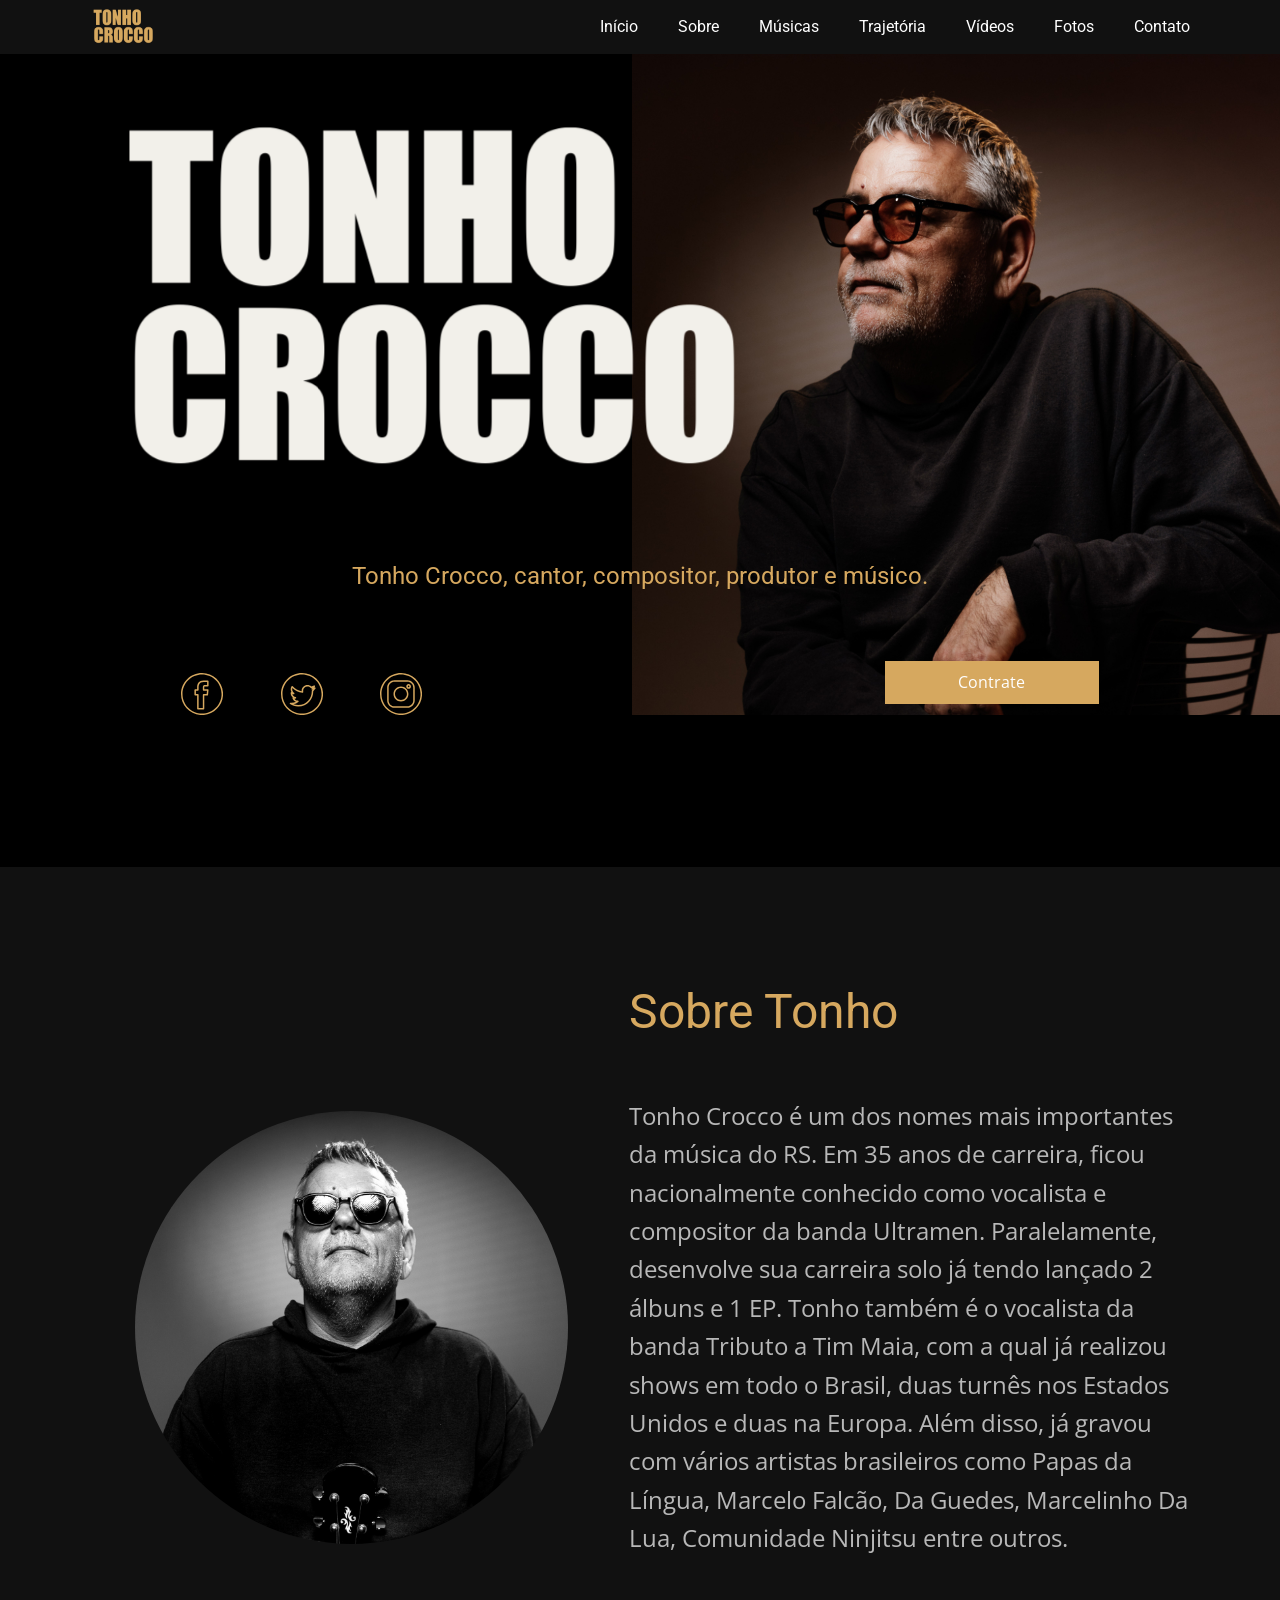
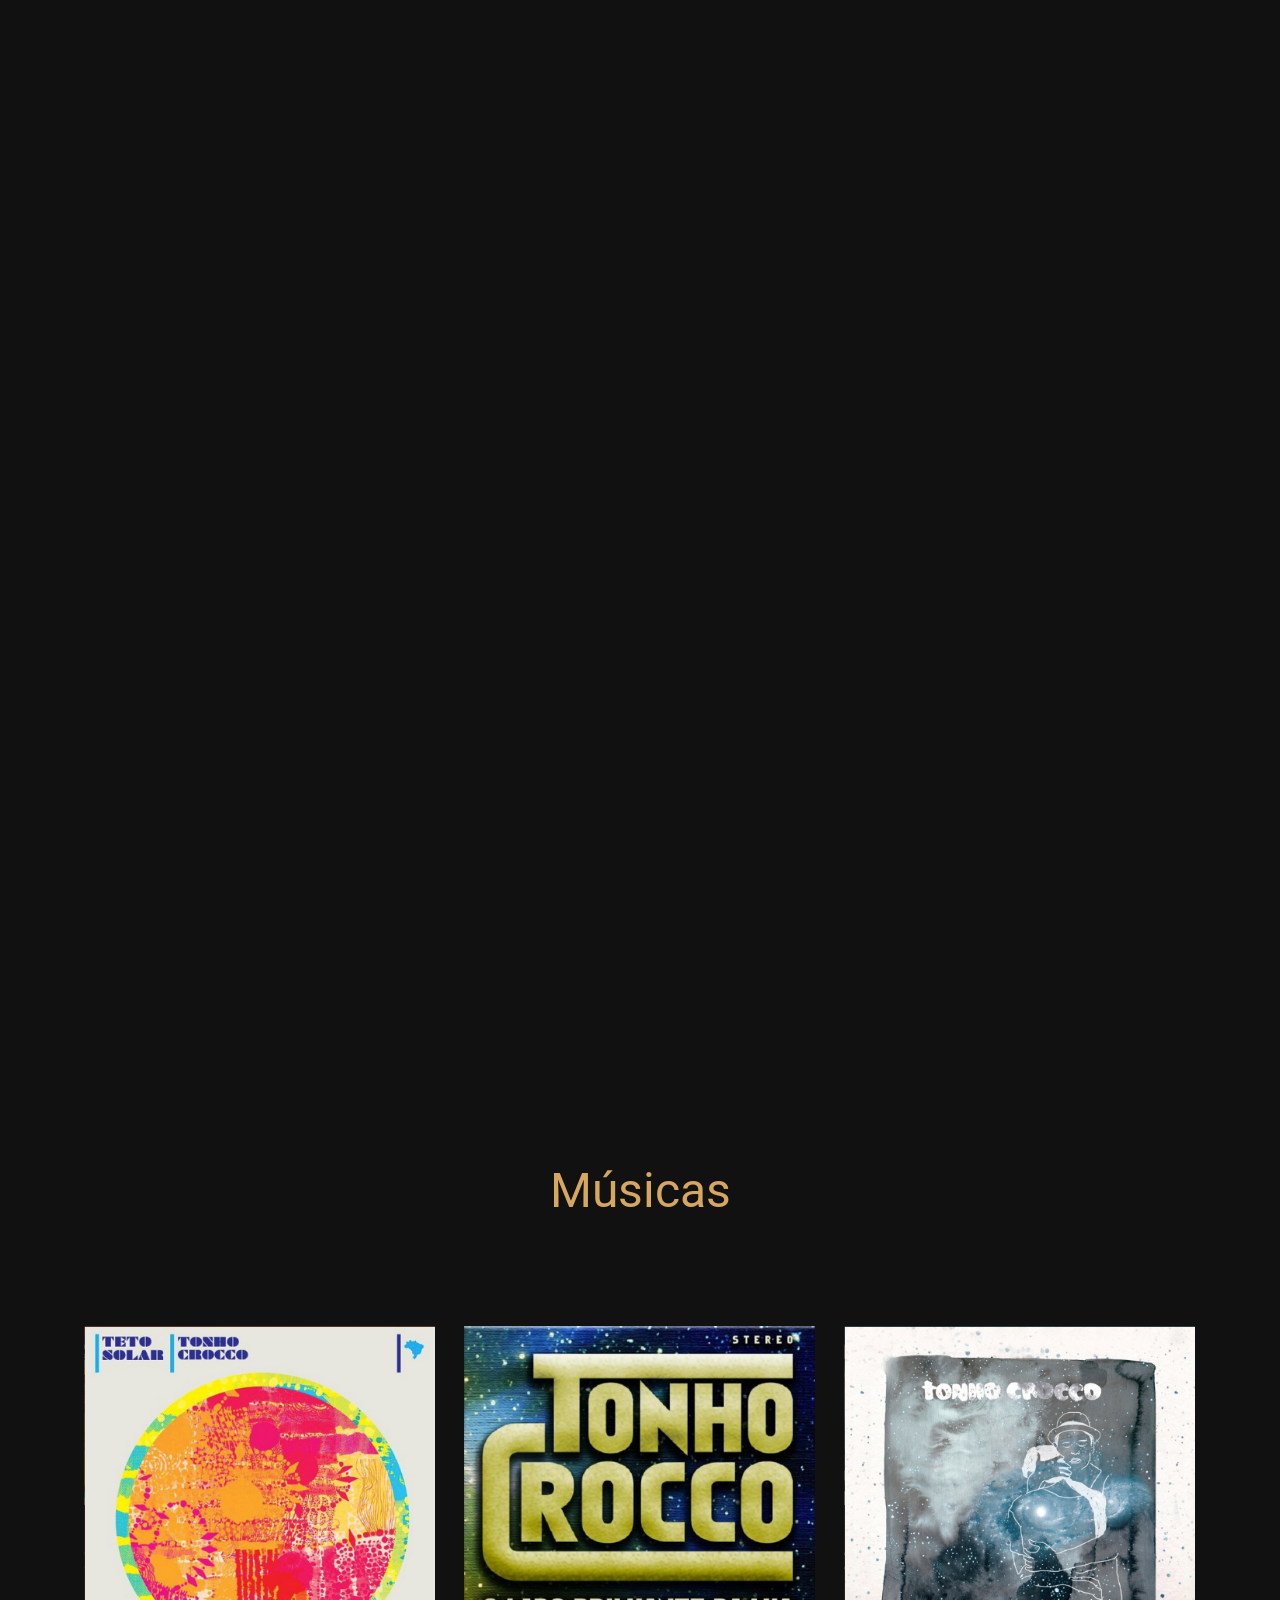
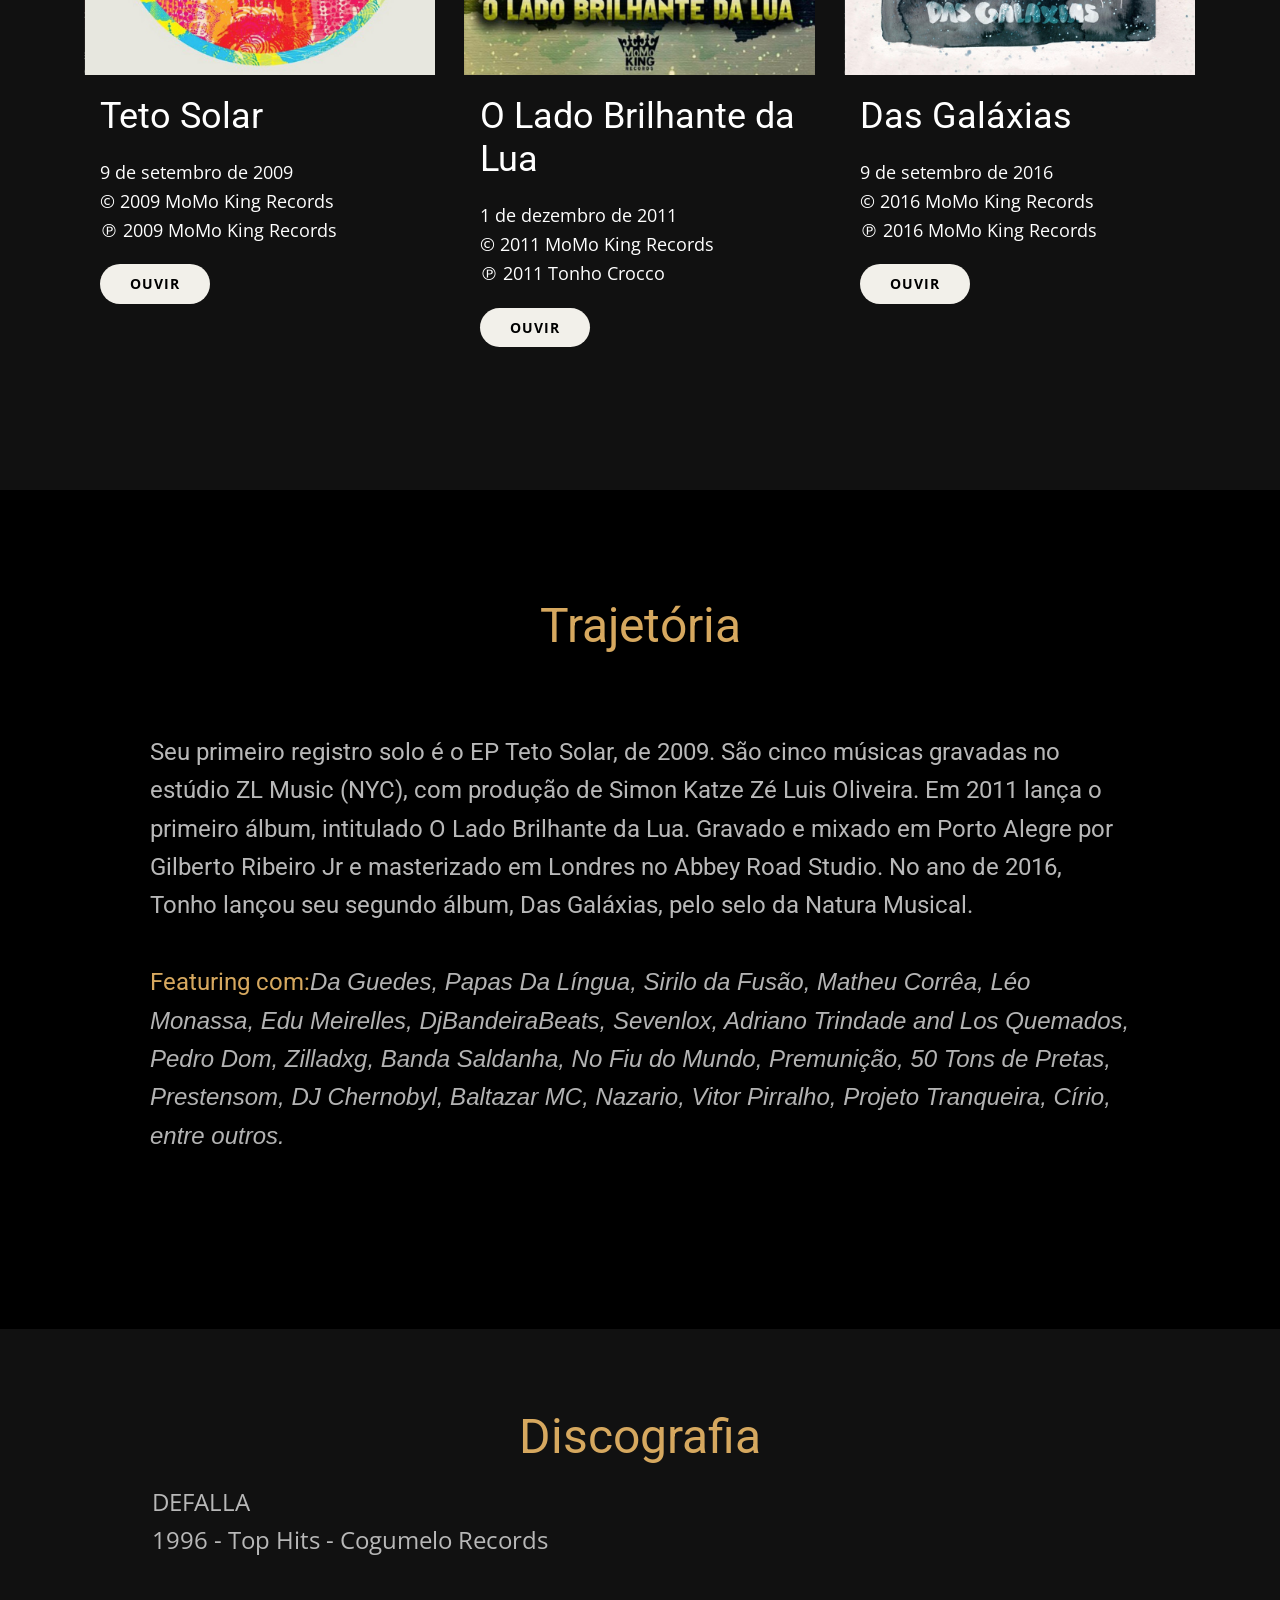
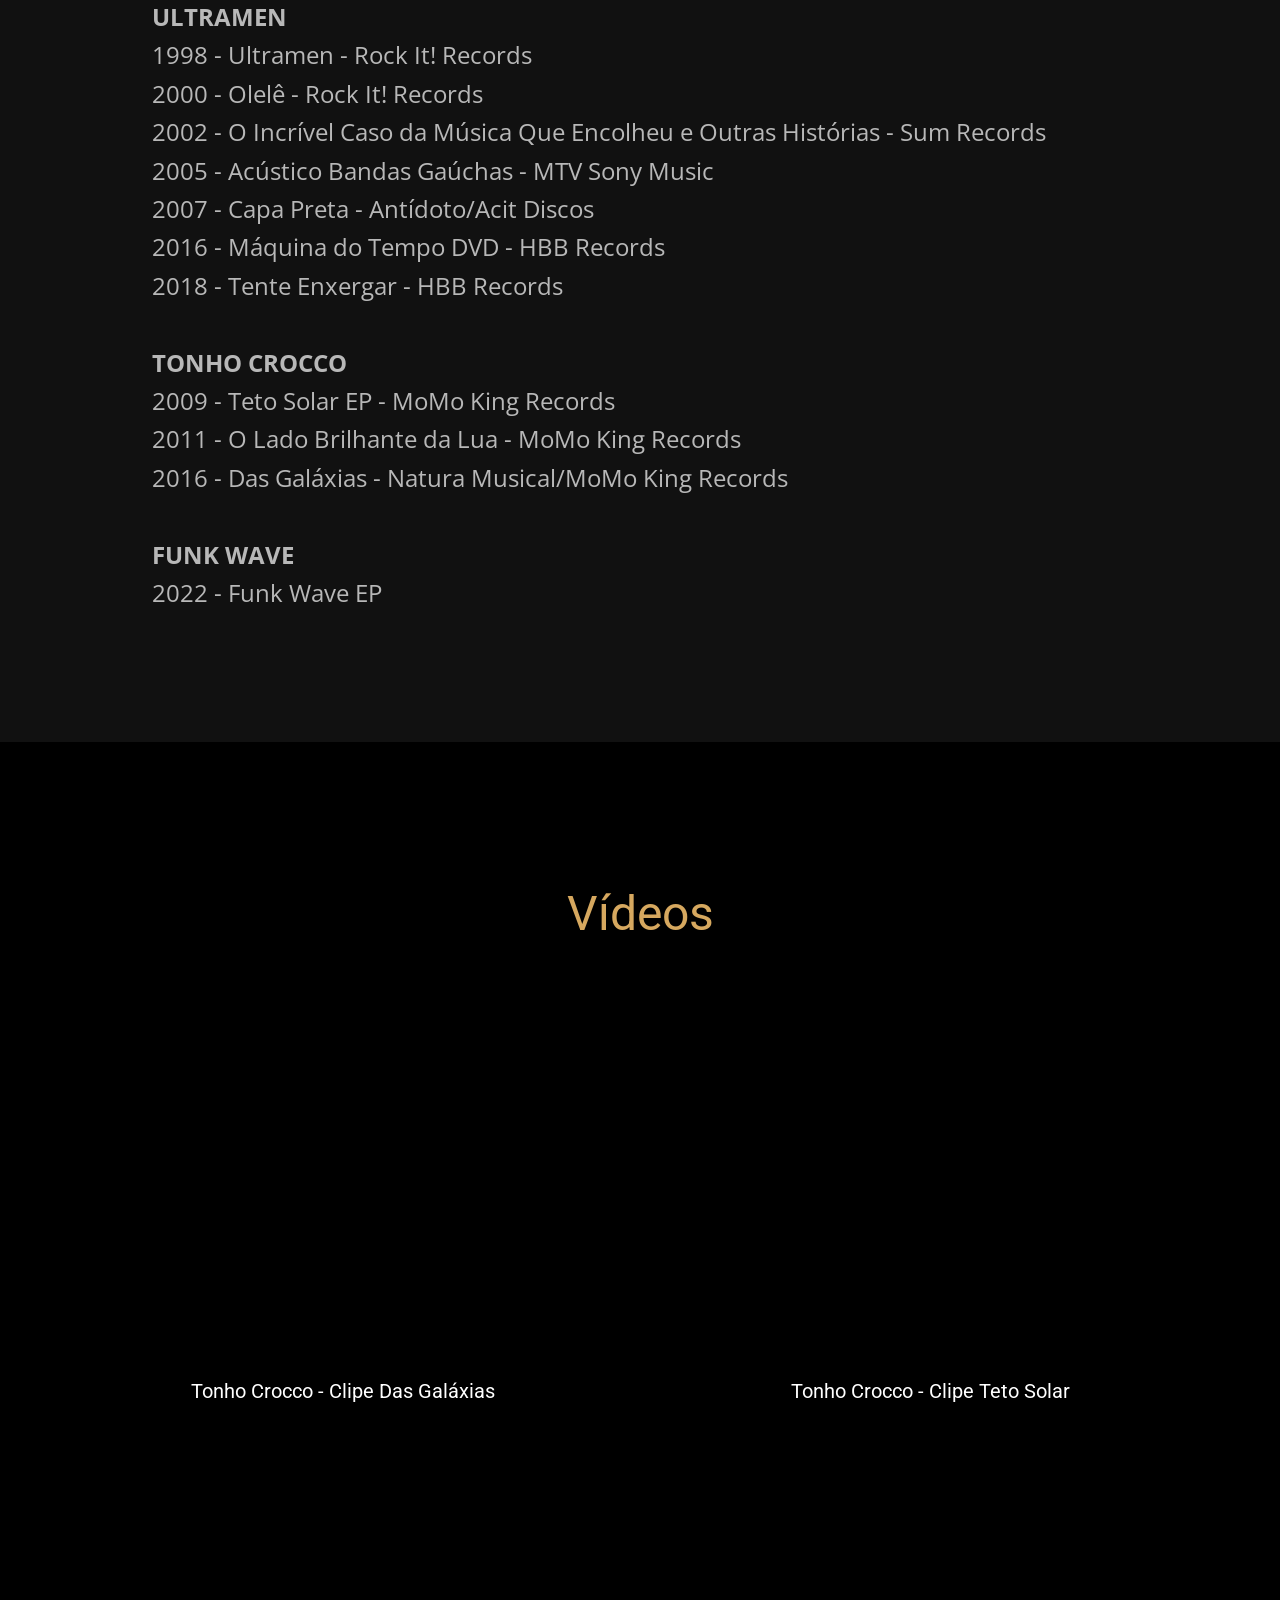
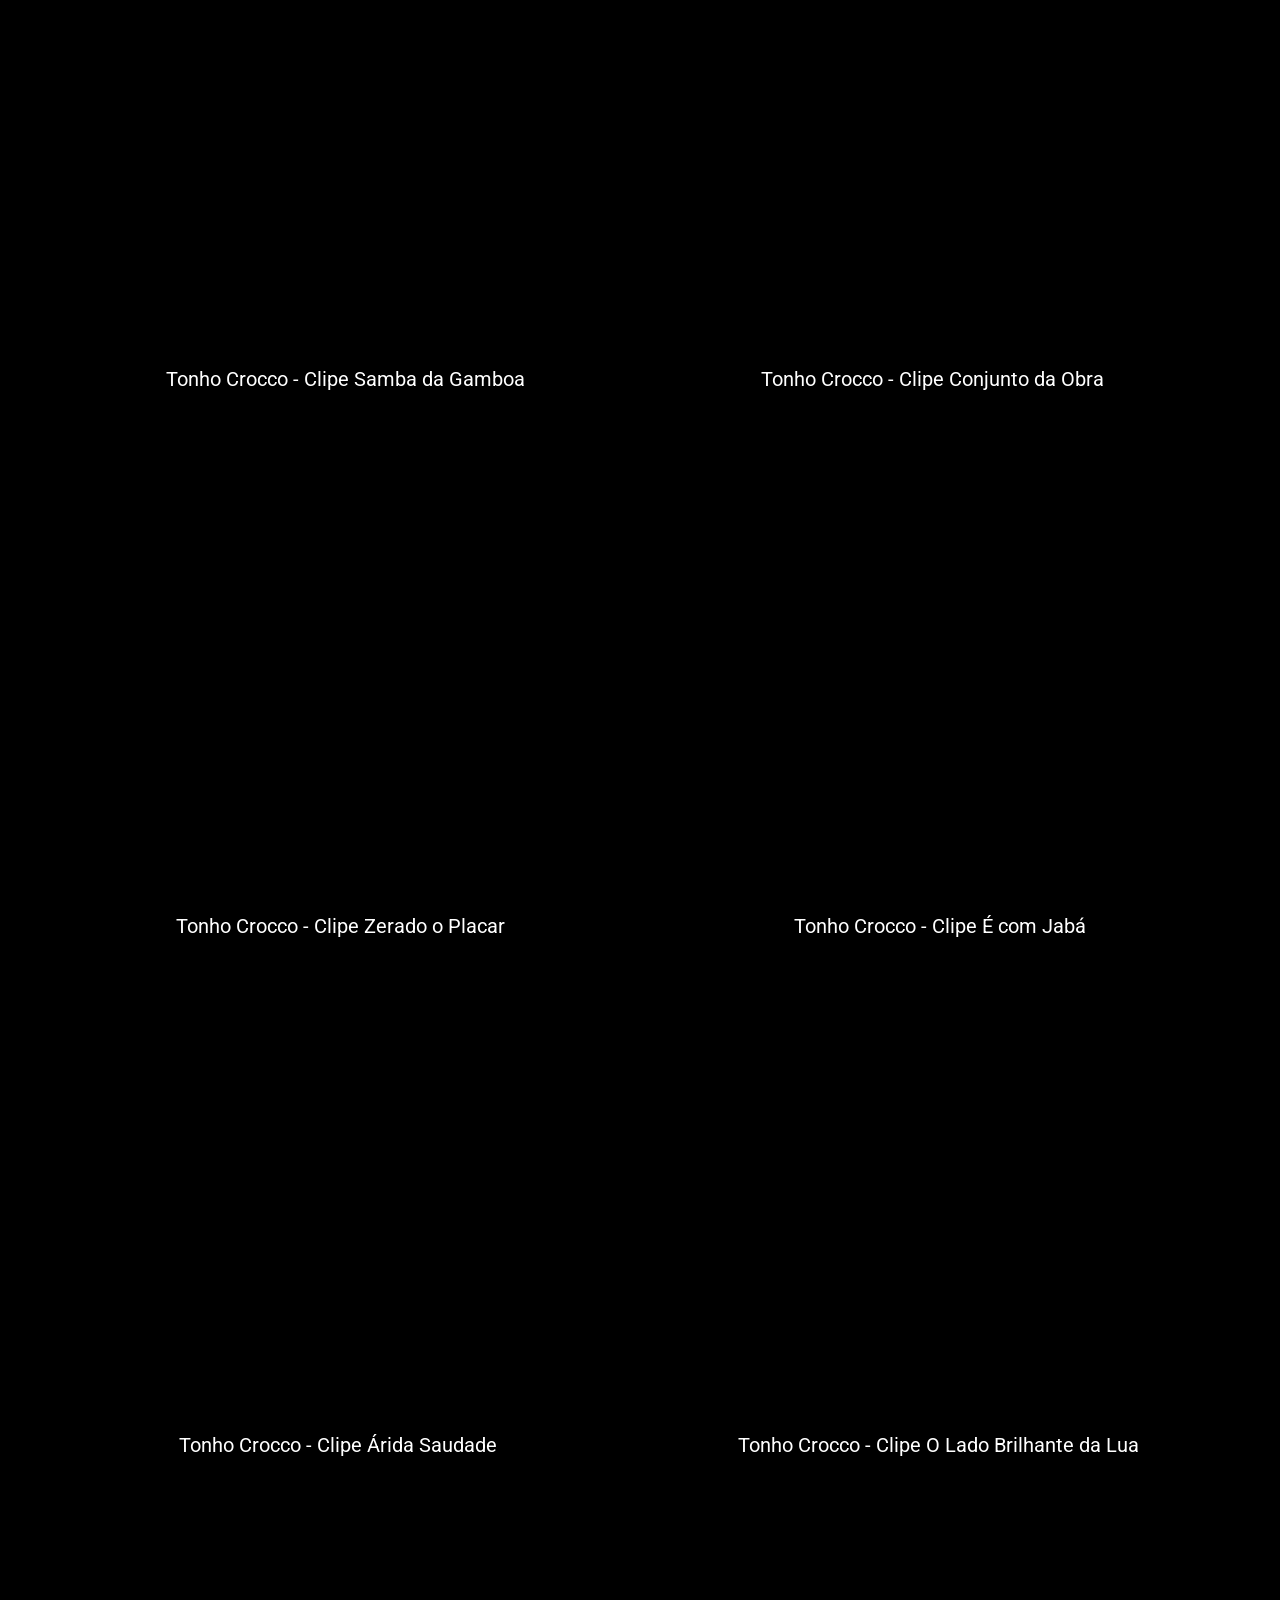
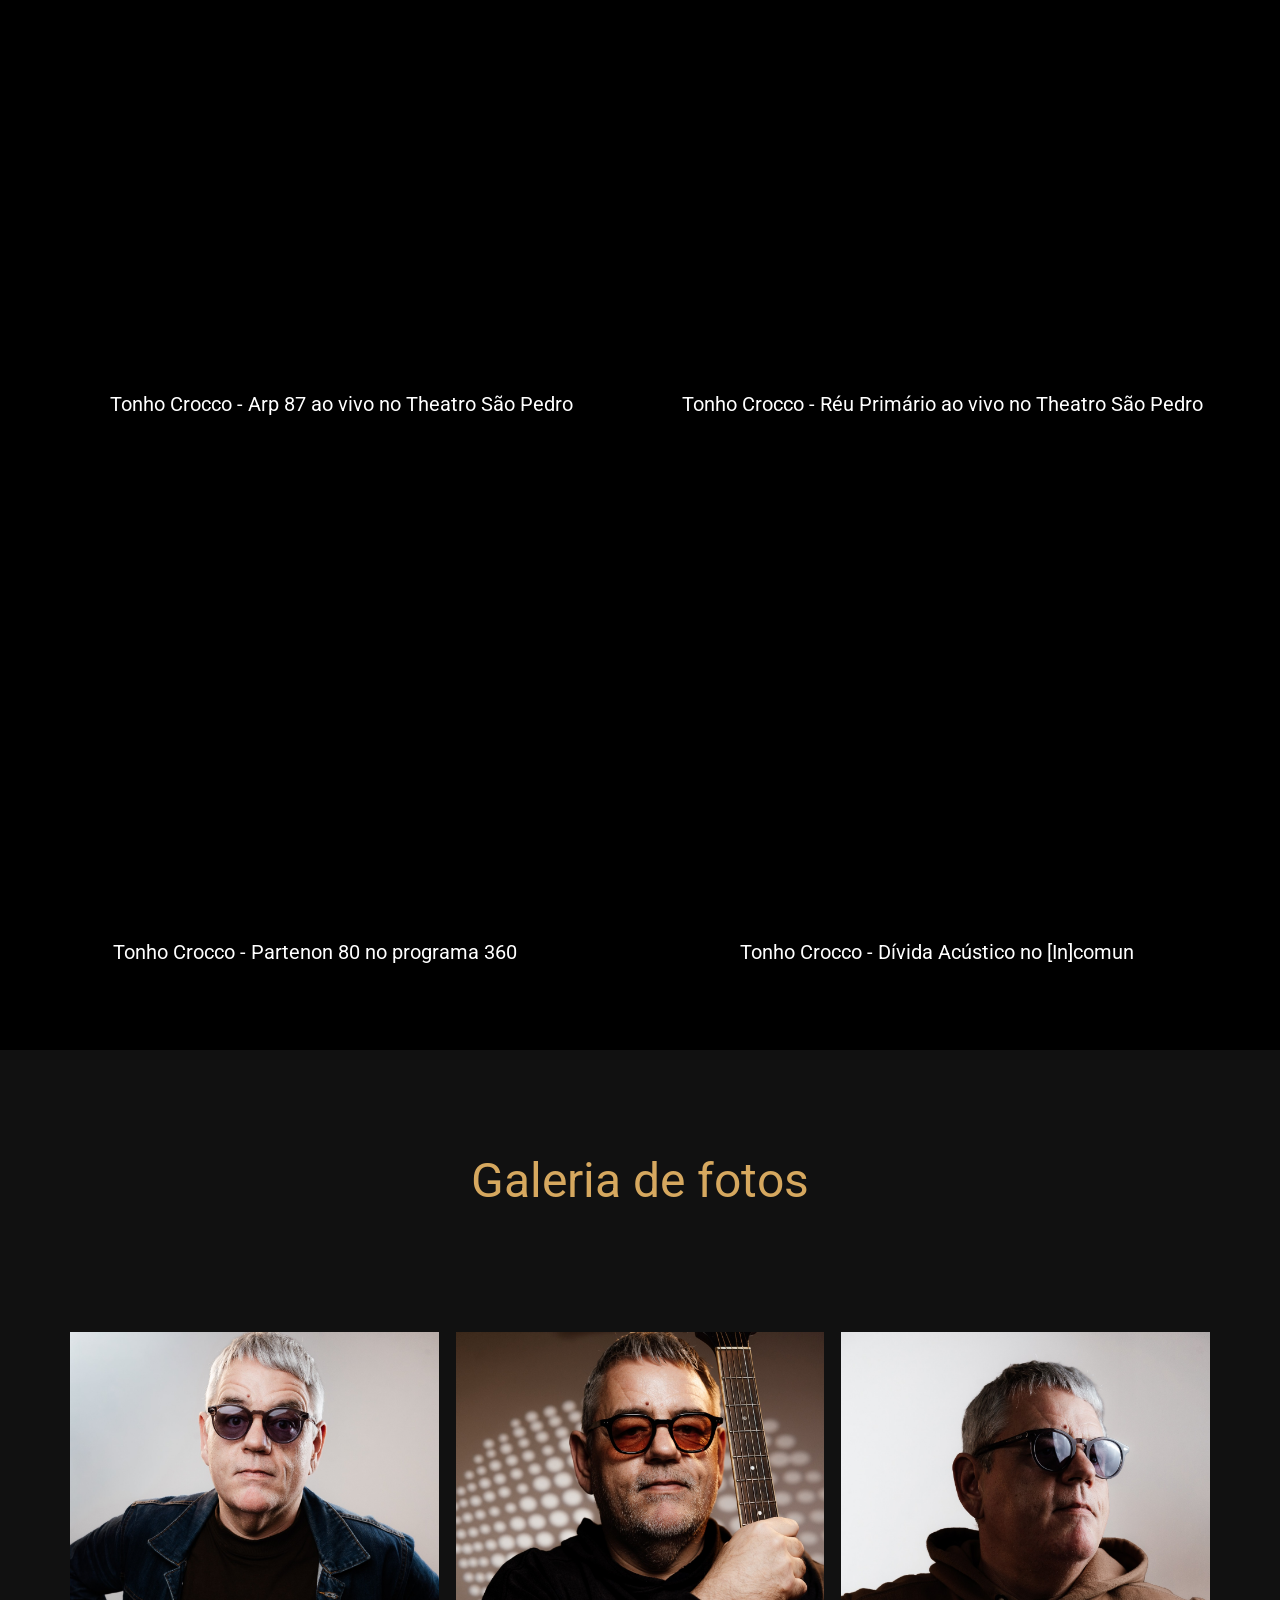
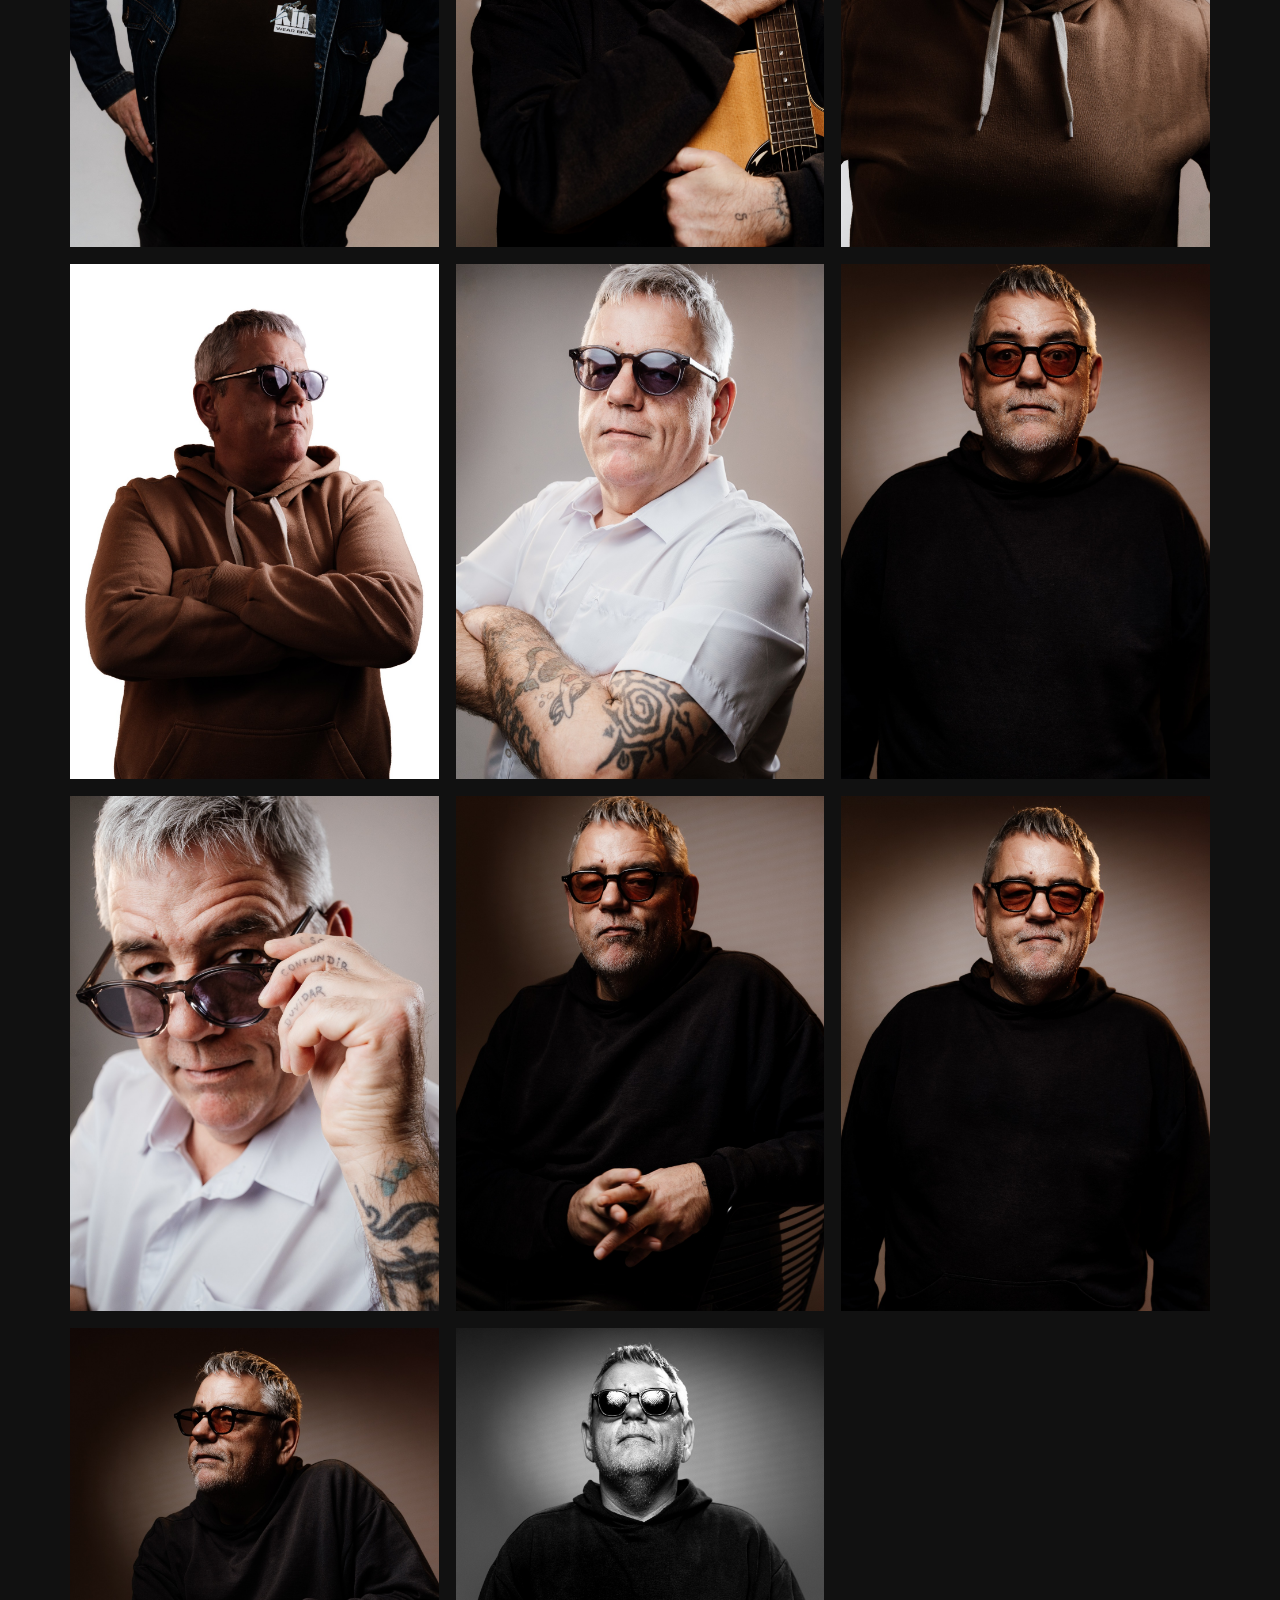
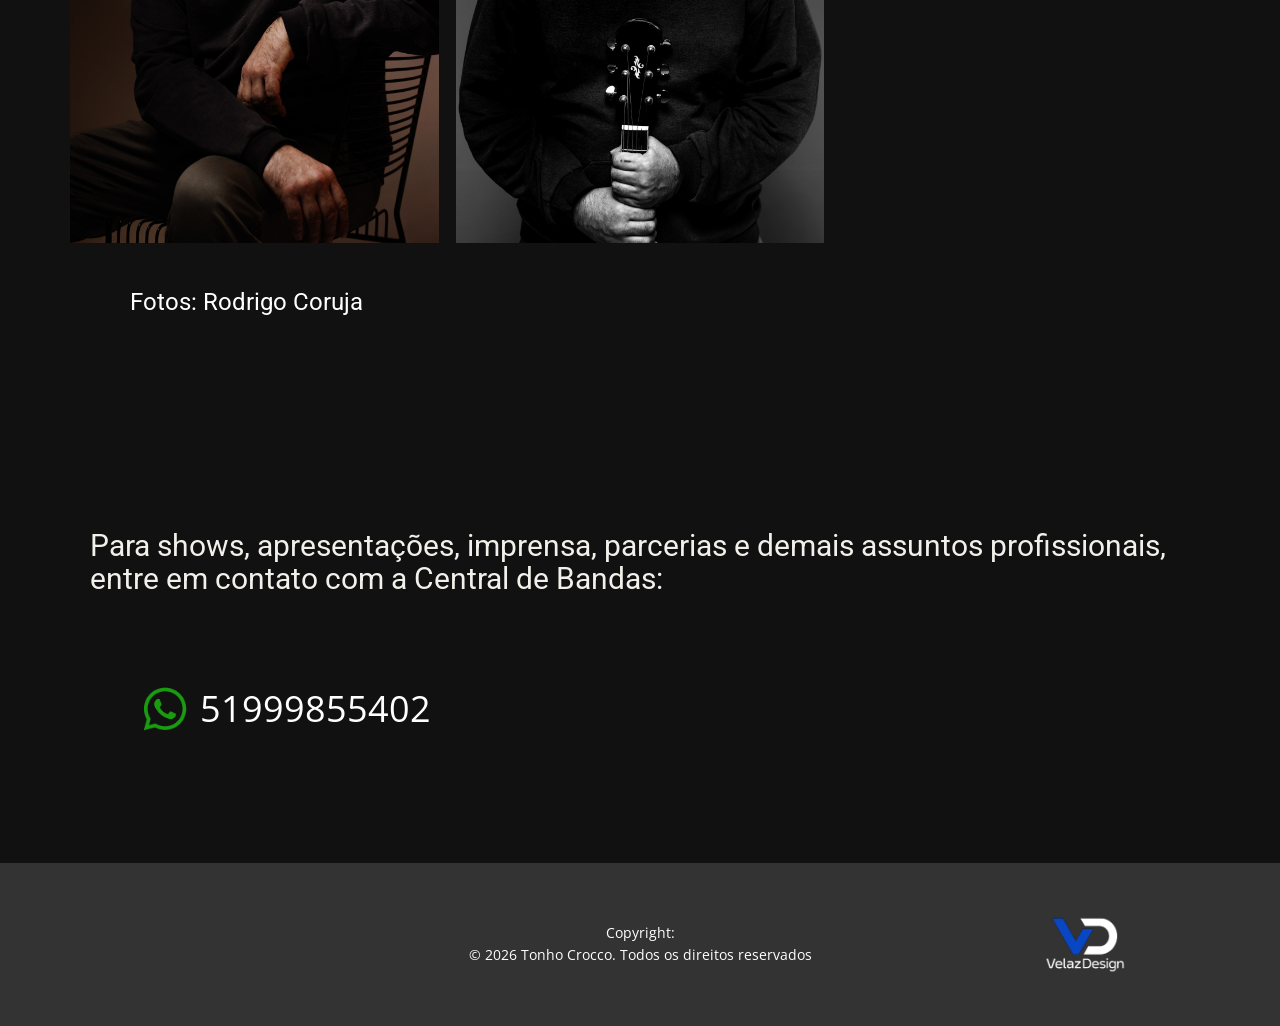
==== commit f7bb415c: "Add files via upload" ====
--- a/index.html
+++ b/index.html
@@ -42,7 +42,7 @@
     <meta name="theme-color" content="#478ac9">
     <meta property="og:type" content="website">
   <meta data-intl-tel-input-cdn-path="intlTelInput/"></head>
-  <body data-home-page="https://tonhocrocco.nicepage.io/Tonho-Crocco.html?version=757a2ed8-5470-2b0e-ffbc-9dcb1ed96e4a" data-home-page-title="Tonho Crocco" data-path-to-root="/" data-include-products="false" class="u-body u-clearfix u-stick-footer u-xl-mode" data-lang="pt"><header class="u-clearfix u-header u-sticky u-sticky-583b u-header" id="header"><div class="u-clearfix u-sheet u-valign-middle-lg u-valign-middle-md u-sheet-1">
+  <body data-home-page="https://tonhocrocco.nicepage.io/Tonho-Crocco.html?version=4d131e6e-679a-8699-b3b4-efa2a06f9c85" data-home-page-title="Tonho Crocco" data-path-to-root="/" data-include-products="false" class="u-body u-clearfix u-stick-footer u-xl-mode" data-lang="pt"><header class="u-clearfix u-header u-sticky u-sticky-583b u-header" id="header"><div class="u-clearfix u-sheet u-valign-middle-lg u-valign-middle-md u-sheet-1">
         <a href="/" data-page-id="276133681" class="u-image u-logo u-image-1" data-image-width="800" data-image-height="600">
           <img src="/images/tonhocrocco-logo.png" class="u-logo-image u-logo-image-1" title="Tonho Crocco" alt="Mini logo Tonho Crocco site">
         </a>
@@ -65,10 +65,10 @@
 </li></ul>
           </div>
           <div class="u-custom-menu u-nav-container-collapse" id="f8bb" role="region" aria-label="Menu panel">
-            <div class="u-black u-container-style u-inner-container-layout u-opacity u-opacity-95 u-sidenav">
+            <div class="u-color-var u-container-style u-inner-container-layout u-opacity u-opacity-var u-sidenav u-sidenav-1">
               <div class="u-inner-container-layout u-sidenav-overflow">
                 <div class="u-menu-close" tabindex="-1" aria-label="Close menu"></div>
-                <ul class="u-align-center u-nav u-popupmenu-items u-unstyled u-nav-2" role="menubar"><li role="none" class="u-nav-item"><a role="menuitem" class="u-button-style u-nav-link" href="/">Início</a>
+                <ul class="u-align-center u-custom-font u-heading-font u-nav u-popupmenu-items u-text-active-color-var u-text-hover-grey-30 u-unstyled u-nav-2" role="menubar"><li role="none" class="u-nav-item"><a role="menuitem" class="u-button-style u-nav-link" href="/">Início</a>
 </li><li role="none" class="u-nav-item"><a tabindex="-1" role="menuitem" class="u-button-style u-nav-link" href="/#sobre" data-page-id="276133681">Sobre</a>
 </li><li role="none" class="u-nav-item"><a tabindex="-1" role="menuitem" class="u-button-style u-nav-link" href="/#musicas" data-page-id="276133681">Músicas</a>
 </li><li role="none" class="u-nav-item"><a tabindex="-1" role="menuitem" class="u-button-style u-nav-link" href="/#trajetoria" data-page-id="276133681">Trajetória</a>
@@ -105,7 +105,7 @@
       <a href="https://wa.me/5551999855402" class="u-border-0 u-btn u-button-style u-color-var u-hover-feature u-btn-1" title="whatsapp Central de Bandas" target="_blank">Contrate </a>
     </section>
     <section class="u-clearfix u-section-2" id="sobre">
-      <div class="u-clearfix u-sheet u-sheet-1">
+      <div class="u-clearfix u-sheet u-valign-middle-md u-sheet-1">
         <h2 class="u-text u-text-color-var u-text-1">Sobre Tonho</h2>
         <img class="u-image u-image-circle lazyload u-image-1" alt="Foto Sobre Tonho Crocco" data-image-width="2000" data-image-height="3000" data-src="/images/Retratos_Incomum_Tonho_Crocco-62.jpg" loading="lazy">
         <p class="u-text u-text-color-var u-text-2"> Tonho Crocco é um dos nomes mais importantes da música do RS.
@@ -359,7 +359,7 @@
       <h5 class="u-text u-text-default-lg u-text-default-xl u-text-2">Tonho Crocco - Partenon 80 no programa 360</h5>
     </section>
     <section class="u-align-center u-clearfix u-section-13" id="fotos">
-      <div class="u-clearfix u-sheet u-valign-middle-lg u-valign-middle-md u-sheet-1">
+      <div class="u-clearfix u-sheet u-valign-middle-lg u-valign-middle-md u-valign-middle-xs u-sheet-1">
         <h2 class="u-align-center u-text u-text-color-var u-text-default u-text-1">Galeria de fotos</h2>
         <div class="u-expanded-width u-gallery u-layout-grid u-lightbox u-show-text-on-hover u-gallery-1">
           <div class="u-gallery-inner u-gallery-inner-1">
@@ -438,7 +438,7 @@
       <div class="u-clearfix u-sheet u-sheet-1">
         <h2 class="u-align-center-md u-align-center-sm u-align-center-xs u-align-left-lg u-align-left-xl u-text u-text-color-var u-text-1">Para shows, apresentações, imprensa, parcerias e demais assuntos profissionais, entre em contato com a Central de Bandas:</h2>
         <img class="u-hover-feature u-image u-image-contain u-image-default u-preserve-proportions lazyload u-image-1" alt="Logo Whatsapp Central de Bandas" data-image-width="1000" data-image-height="1000" data-href="https://wa.me/5551999855402" title="Whatsapp Central de Bandas" data-target="_blank" data-src="/images/iconewhatsappcentraldebandas.PNG" loading="lazy">
-        <p class="u-text u-text-default-lg u-text-default-md u-text-default-sm u-text-default-xl u-text-2"> +<span style="--text-color-var: #d6a85f;">5551999855402</span>
+        <p class="u-text u-text-default-lg u-text-default-md u-text-default-sm u-text-default-xl u-text-2"><span style="--text-color-var: #d6a85f;">5199985​5402</span>
         </p>
       </div>
       
--- a/index.css
+++ b/index.css
@@ -635,11 +635,11 @@
 section.u-opacity::before, .u-hover-box > .u-opacity.u-container-layout::before, .u-opacity > .u-container-layout::before, .u-opacity > .u-audio-main-layout-wrapper::before, .u-opacity > .u-inner-container-layout::before, .u-opacity.u-sidenav::before { content: ""; display: block; position: absolute; inset: 0px; transition-duration: inherit; transition-property: opacity; border-radius: inherit; }
 section.u-opacity, .u-opacity.u-container-style, .u-hover-box > .u-opacity.u-container-layout, .u-opacity > .u-container-layout, .u-opacity > .u-audio-main-layout-wrapper, .u-opacity > .u-inner-container-layout { opacity: 1; }
 .u-hover-box .u-opacity.u-container-layout, .u-opacity.u-container-style { background-color: transparent !important; }
-.u-opacity-95::before, section.u-opacity-95::before, .u-hover-box > .u-opacity-95.u-container-layout::before, .u-opacity-95 > .u-container-layout::before, .u-opacity-95 > .u-audio-main-layout-wrapper::before, .u-opacity-95 > .u-inner-container-layout::before, .u-opacity-95.u-sidenav::before { opacity: 0.95; }
 .u-opacity-85::before, section.u-opacity-85::before, .u-hover-box > .u-opacity-85.u-container-layout::before, .u-opacity-85 > .u-container-layout::before, .u-opacity-85 > .u-audio-main-layout-wrapper::before, .u-opacity-85 > .u-inner-container-layout::before, .u-opacity-85.u-sidenav::before { opacity: 0.85; }
 a.u-opacity-85, span.u-opacity-85, img.u-opacity-85, .u-opacity-85.u-line, .u-opacity-85.u-shape, .u-opacity-85.u-text, .u-opacity-85.u-menu-overlay { opacity: 0.85; }
 .u-opacity-70::before, section.u-opacity-70::before, .u-hover-box > .u-opacity-70.u-container-layout::before, .u-opacity-70 > .u-container-layout::before, .u-opacity-70 > .u-audio-main-layout-wrapper::before, .u-opacity-70 > .u-inner-container-layout::before, .u-opacity-70.u-sidenav::before { opacity: 0.7; }
 a.u-opacity-70, span.u-opacity-70, img.u-opacity-70, .u-opacity-70.u-line, .u-opacity-70.u-shape, .u-opacity-70.u-text, .u-opacity-70.u-menu-overlay { opacity: 0.7; }
+.u-opacity-var::before, section.u-opacity-var::before, .u-hover-box > .u-opacity-var.u-container-layout::before, .u-opacity-var > .u-container-layout::before, .u-opacity-var > .u-audio-main-layout-wrapper::before, .u-opacity-var > .u-inner-container-layout::before, .u-opacity-var.u-sidenav::before { opacity: var(--opacity); }
 [class*="u-custom-color-"].u-body, [class*="u-palette-"].u-body, [class*="u-gray-"].u-body, .u-white.u-body, .u-black.u-body { background-image: none; }
 *, ::before, ::after { box-sizing: border-box; }
 html { height: 100%; overflow: hidden auto; }
@@ -1370,6 +1370,7 @@
 .u-link.u-text-body-alt-color:hover, .u-link.u-text-body-alt-color.hover { color: #e6e6e6 !important; }
 a.u-link.u-text-hover-body-alt-color:hover, a.u-link.u-text-hover-body-alt-color.hover { color: #ffffff !important; }
 .u-text-grey-30, .u-input.u-text-grey-30, .u-input.u-text-grey-30[class*="u-border-"], li.active > a.u-button-style.u-text-grey-30, li.active > a.u-button-style.u-text-grey-30[class*="u-border-"], a.u-button-style.u-text-grey-30, a.u-button-style.u-text-grey-30[class*="u-border-"] { color: #b3b3b3 !important; }
+a.u-button-style:hover > .u-text-hover-grey-30, a.u-button-style.hover > .u-text-hover-grey-30, a.u-button-style:hover > .u-text-hover-grey-30[class*="u-border-"], a.u-button-style.hover > .u-text-hover-grey-30[class*="u-border-"], a.u-button-style.u-button-style.u-text-hover-grey-30:hover, a.u-button-style.u-button-style.u-text-hover-grey-30.hover, a.u-button-style.u-button-style.u-text-hover-grey-30[class*="u-border-"]:hover, a.u-button-style.u-button-style.u-text-hover-grey-30[class*="u-border-"].hover, a.u-button-style.u-button-style.u-button-style.u-text-hover-grey-30.active, a.u-button-style.u-button-style.u-button-style.u-text-hover-grey-30[class*="u-border-"].active, a.u-button-style.u-button-style.u-button-style.u-text-hover-grey-30:active, a.u-button-style.u-button-style.u-button-style.u-text-hover-grey-30[class*="u-border-"]:active, a.u-button-style.u-button-style.u-text-hover-grey-30:focus, a.u-button-style.u-button-style.u-text-hover-grey-30[class*="u-border-"]:focus, :not(.level-2) > .u-nav > .u-nav-item > a.u-nav-link.u-text-hover-grey-30:hover, .u-text-hover-grey-30.u-language-url:hover, .u-text-hover-grey-30 .u-language-url:hover, .u-text-hover-grey-30.u-carousel-control:hover, .u-text-hover-grey-30.u-gallery-nav:hover, .u-popupmenu-items.u-text-hover-grey-30 .u-nav-link:hover, .u-calendar-time-list .u-calendar-time-slot.u-text-hover-grey-30:hover { color: #b3b3b3 !important; }
 a.u-button-style:hover > .u-text-hover-grey-50, a.u-button-style.hover > .u-text-hover-grey-50, a.u-button-style:hover > .u-text-hover-grey-50[class*="u-border-"], a.u-button-style.hover > .u-text-hover-grey-50[class*="u-border-"], a.u-button-style.u-button-style.u-text-hover-grey-50:hover, a.u-button-style.u-button-style.u-text-hover-grey-50.hover, a.u-button-style.u-button-style.u-text-hover-grey-50[class*="u-border-"]:hover, a.u-button-style.u-button-style.u-text-hover-grey-50[class*="u-border-"].hover, a.u-button-style.u-button-style.u-button-style.u-text-hover-grey-50.active, a.u-button-style.u-button-style.u-button-style.u-text-hover-grey-50[class*="u-border-"].active, a.u-button-style.u-button-style.u-button-style.u-text-hover-grey-50:active, a.u-button-style.u-button-style.u-button-style.u-text-hover-grey-50[class*="u-border-"]:active, a.u-button-style.u-button-style.u-text-hover-grey-50:focus, a.u-button-style.u-button-style.u-text-hover-grey-50[class*="u-border-"]:focus, :not(.level-2) > .u-nav > .u-nav-item > a.u-nav-link.u-text-hover-grey-50:hover, .u-text-hover-grey-50.u-language-url:hover, .u-text-hover-grey-50 .u-language-url:hover, .u-text-hover-grey-50.u-carousel-control:hover, .u-text-hover-grey-50.u-gallery-nav:hover, .u-popupmenu-items.u-text-hover-grey-50 .u-nav-link:hover, .u-calendar-time-list .u-calendar-time-slot.u-text-hover-grey-50:hover { color: #808080 !important; }
 .u-color-var, .u-body.u-color-var, section.u-color-var::before, .u-color-var > .u-audio-main-layout-wrapper::before, .u-color-var > .u-container-layout::before, .u-color-var > .u-inner-container-layout::before, .u-color-var.u-sidenav::before, .u-container-layout.u-container-layout.u-color-var::before, .u-table-alt-color-var tr:nth-child(2n) { background-color: var(--color-var); }
 .u-input.u-color-var, .u-field-input.u-color-var, .u-button-style.u-color-var, .u-button-style.u-color-var[class*="u-border-"] { background-color: var(--color-var) !important; }
@@ -1466,6 +1467,11 @@
   padding: 10px 20px;
 }
 
+.u-header .u-sidenav-1 {
+  --color-var: #111111;
+  --opacity: 0.9;
+}
+
 .u-header .u-nav-2 {
   font-size: 1.25rem;
 }
@@ -1493,6 +1499,10 @@
   .u-header .u-menu-1 {
     margin-top: -37px;
     margin-bottom: 20px;
+  }
+
+  .u-header .u-nav-2 {
+    --text-active-color-var: #d6a85f;
   }
 }
 @media (max-width: 767px) {
@@ -1580,6 +1590,7 @@
   }
 
   .u-footer .u-text-1 {
+    width: 348px;
     margin-top: -73px;
     margin-bottom: 30px;
   }
@@ -1905,11 +1916,11 @@
 
 @media (max-width: 991px) {
   .u-section-2 .u-sheet-1 {
-    min-height: 1002px;
+    min-height: 1101px;
   }
 
   .u-section-2 .u-text-1 {
-    margin-top: 143px;
+    margin-top: 60px;
     margin-right: 99px;
     margin-left: 349px;
   }
@@ -1922,7 +1933,6 @@
   }
 
   .u-section-2 .u-text-2 {
-    font-size: 1.25rem;
     margin-top: -315px;
     margin-left: 349px;
   }
@@ -1947,7 +1957,7 @@
   }
 
   .u-section-2 .u-text-2 {
-    font-size: 1.1111111111111112rem;
+    font-size: 1.3333333333333333rem;
     margin-top: -214px;
     margin-left: 270px;
   }
@@ -1955,7 +1965,7 @@
 
 @media (max-width: 575px) {
   .u-section-2 .u-sheet-1 {
-    min-height: 888px;
+    min-height: 1048px;
   }
 
   .u-section-2 .u-text-1 {
@@ -1972,18 +1982,17 @@
 
   .u-section-2 .u-text-2 {
     margin-top: 86px;
-    margin-right: -11px;
     margin-left: 11px;
   }
-} .u-section-3 {
-  background-position: 50% 50%;
-}
-
-.u-section-3 .u-sheet-1 {
+}.u-section-3 .u-sheet-1 {
   min-height: 741px;
 }
 
 @media (max-width: 1199px) {
+   .u-section-3 {
+    background-position: 50% 50%;
+  }
+
   .u-section-3 .u-sheet-1 {
     min-height: 400px;
   }
@@ -1993,12 +2002,12 @@
 
 .u-section-4 .u-text-1 {
   --text-color-var: #d6a85f;
-  margin: 192px auto 0;
+  margin: 177px auto 0;
 }
 
 .u-section-4 .u-list-1 {
   grid-template-rows: repeat(1, auto);
-  margin-top: 0;
+  margin-top: 15px;
   margin-bottom: 60px;
 }
 
@@ -2179,7 +2188,7 @@
   }
 
   .u-section-4 .u-text-1 {
-    margin-top: 192px;
+    margin-top: 177px;
   }
 
   .u-section-4 .u-repeater-1 {
@@ -2400,14 +2409,14 @@
 }
 
 .u-section-5 .u-text-1 {
+  --text-color-var: #d6a85f;
   width: 207px;
-  --text-color-var: #d6a85f;
-  margin: 80px auto 0;
+  margin: 110px auto 0;
 }
 
 .u-section-5 .u-text-2 {
   font-size: 1.5rem;
-  margin: 110px 80px 60px;
+  margin: 80px 80px 60px;
 }
 
 @media (max-width: 1199px) {
@@ -2455,7 +2464,8 @@
   }
 
   .u-section-5 .u-text-2 {
-    margin-top: 70px;
+    font-size: 1.3333333333333333rem;
+    margin-top: 34px;
   }
 }.u-section-6 .u-sheet-1 {
   min-height: 1013px;
@@ -2508,13 +2518,18 @@
 }
 
 @media (max-width: 575px) {
+  .u-section-6 .u-sheet-1 {
+    min-height: 1216px;
+  }
+
   .u-section-6 .u-text-1 {
     font-size: 1.875rem;
     width: auto;
+    margin-top: 91px;
   }
 
   .u-section-6 .u-text-2 {
-    font-size: 1.125rem;
+    margin-top: 26px;
   }
 } .u-section-7 {
   background-image: none;
@@ -2526,12 +2541,12 @@
 
 .u-section-7 .u-text-1 {
   --text-color-var: #d6a85f;
-  margin: 111px auto 0;
+  margin: 146px auto 0;
 }
 
 .u-section-7 .u-layout-wrap-1 {
   width: 1140px;
-  margin: 100px 0 0;
+  margin: 66px 0 0;
 }
 
 .u-section-7 .u-layout-cell-1 {
@@ -2684,7 +2699,18 @@
 
 @media (max-width: 575px) {
   .u-section-7 .u-sheet-1 {
-    min-height: 716px;
+    min-height: 718px;
+  }
+
+  .u-section-7 .u-text-1 {
+    margin-top: 158px;
+  }
+
+  .u-section-7 .u-layout-wrap-1 {
+    margin-top: 60px;
+    width: auto;
+    margin-right: initial;
+    margin-left: initial;
   }
 
   .u-section-7 .u-layout-cell-1 {
@@ -3739,12 +3765,12 @@
 
 @media (max-width: 575px) {
   .u-section-13 .u-sheet-1 {
-    min-height: 5919px;
+    min-height: 5883px;
   }
 
   .u-section-13 .u-text-1 {
     width: auto;
-    margin-top: 157px;
+    margin-top: 60px;
   }
 
   .u-section-13 .u-gallery-1 {
@@ -3806,10 +3832,11 @@
 
 @media (max-width: 991px) {
   .u-section-14 .u-sheet-1 {
-    min-height: 294px;
+    min-height: 334px;
   }
 
   .u-section-14 .u-text-1 {
+    font-size: 1.875rem;
     margin-top: 63px;
     margin-left: 0;
     margin-right: 0;
@@ -3818,54 +3845,57 @@
   .u-section-14 .u-image-1 {
     width: 39px;
     height: 39px;
-    margin-top: 63px;
-    margin-left: 50px;
+    margin-top: 55px;
+    margin-left: 246px;
   }
 
   .u-section-14 .u-text-2 {
-    font-size: 1.5rem;
-    margin-top: -39px;
-    margin-right: 439px;
-    margin-left: 88px;
+    margin-top: -44px;
+    margin-left: 285px;
   }
 }
 
 @media (max-width: 767px) {
+  .u-section-14 .u-sheet-1 {
+    min-height: 248px;
+  }
+
   .u-section-14 .u-text-1 {
-    font-size: 1.25rem;
     margin-top: 64px;
   }
 
   .u-section-14 .u-image-1 {
-    margin-top: 62px;
-    margin-left: 14px;
+    margin-top: 33px;
+    margin-left: 157px;
   }
 
   .u-section-14 .u-text-2 {
-    font-size: 1.875rem;
-    margin: -43px 292px 59px 52px;
+    margin-top: -43px;
+    margin-bottom: 29px;
+    margin-left: 194px;
   }
 }
 
 @media (max-width: 575px) {
   .u-section-14 .u-sheet-1 {
-    min-height: 244px;
+    min-height: 255px;
   }
 
   .u-section-14 .u-text-1 {
-    font-size: 1rem;
+    font-size: 1.125rem;
+    margin-top: 39px;
   }
 
   .u-section-14 .u-image-1 {
-    width: 23px;
-    height: 23px;
-    margin-top: 51px;
-    margin-left: 17px;
+    width: 34px;
+    height: 34px;
+    margin-top: 31px;
+    margin-left: 61px;
   }
 
   .u-section-14 .u-text-2 {
-    font-size: 0.875rem;
-    margin: -23px 170px 50px 40px;
+    font-size: 1.6666666666666665rem;
+    margin: -39px 69px 60px 102px;
   }
 }
 
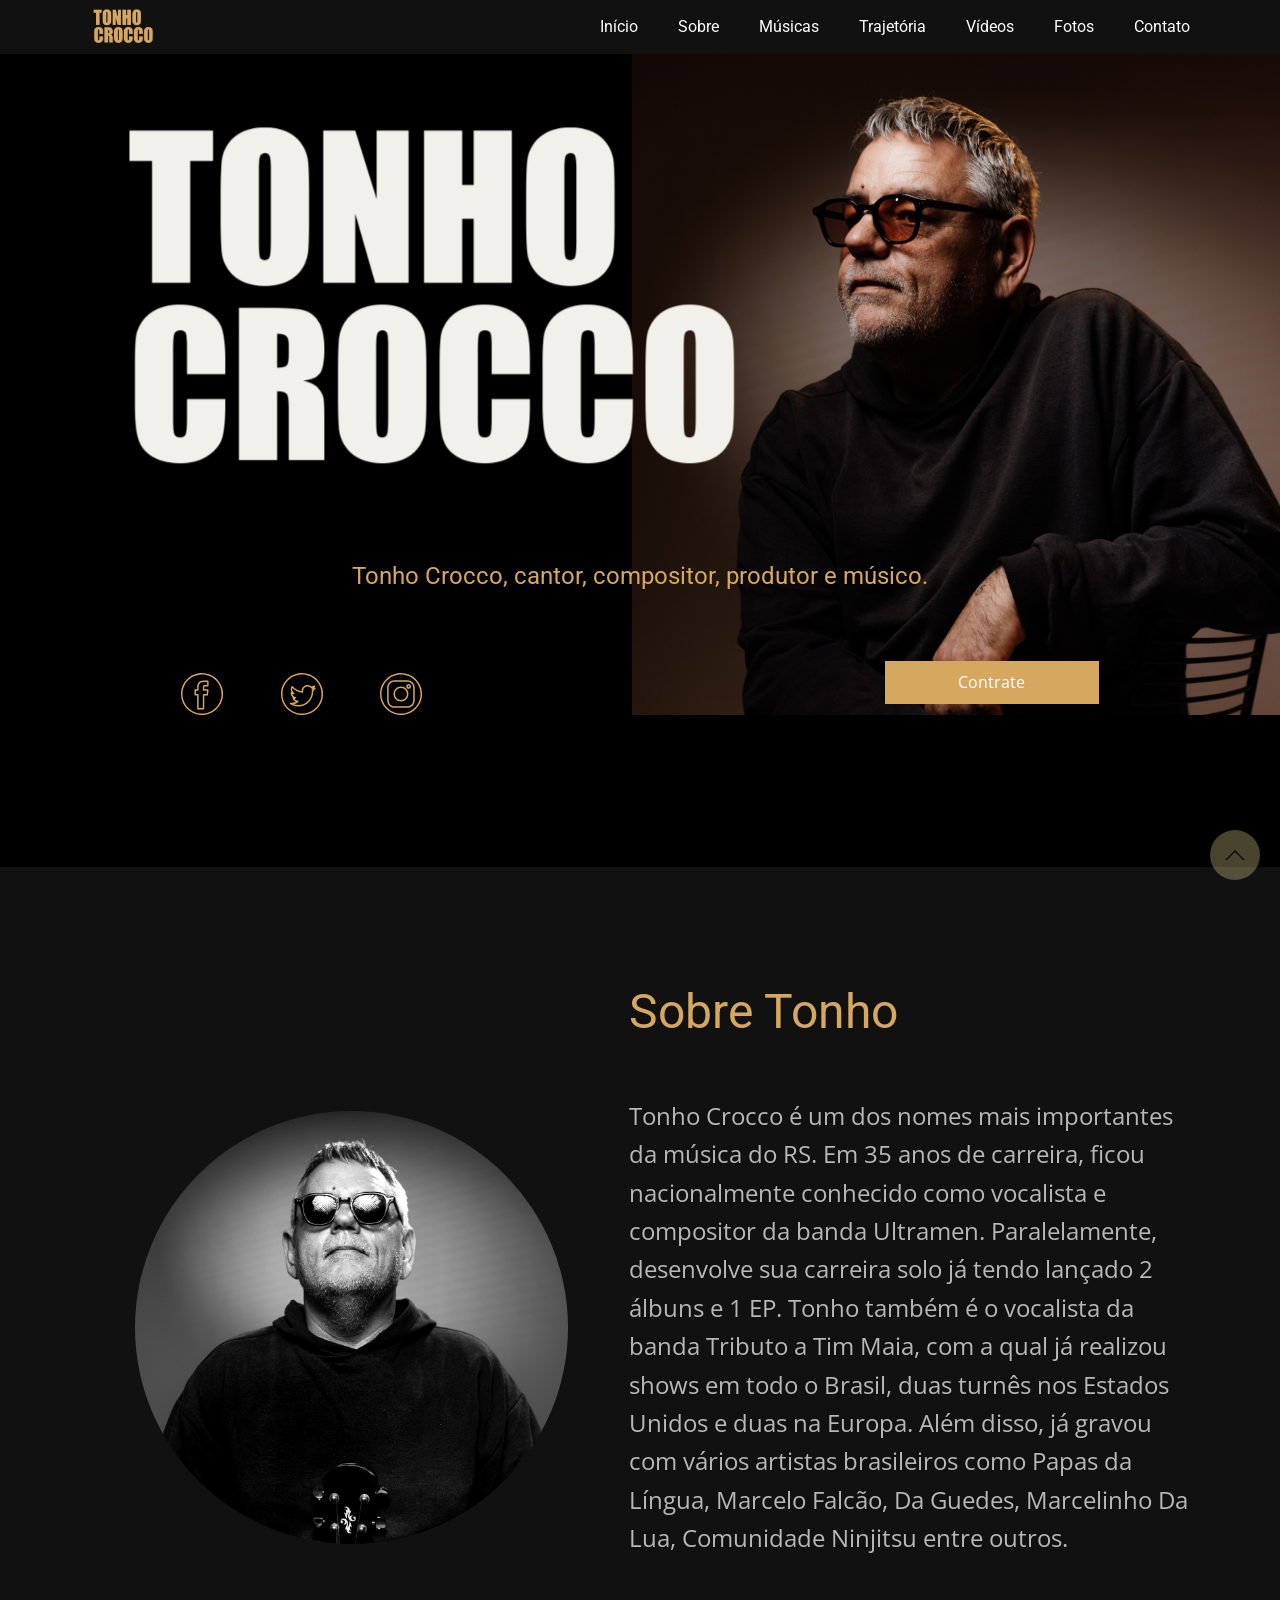
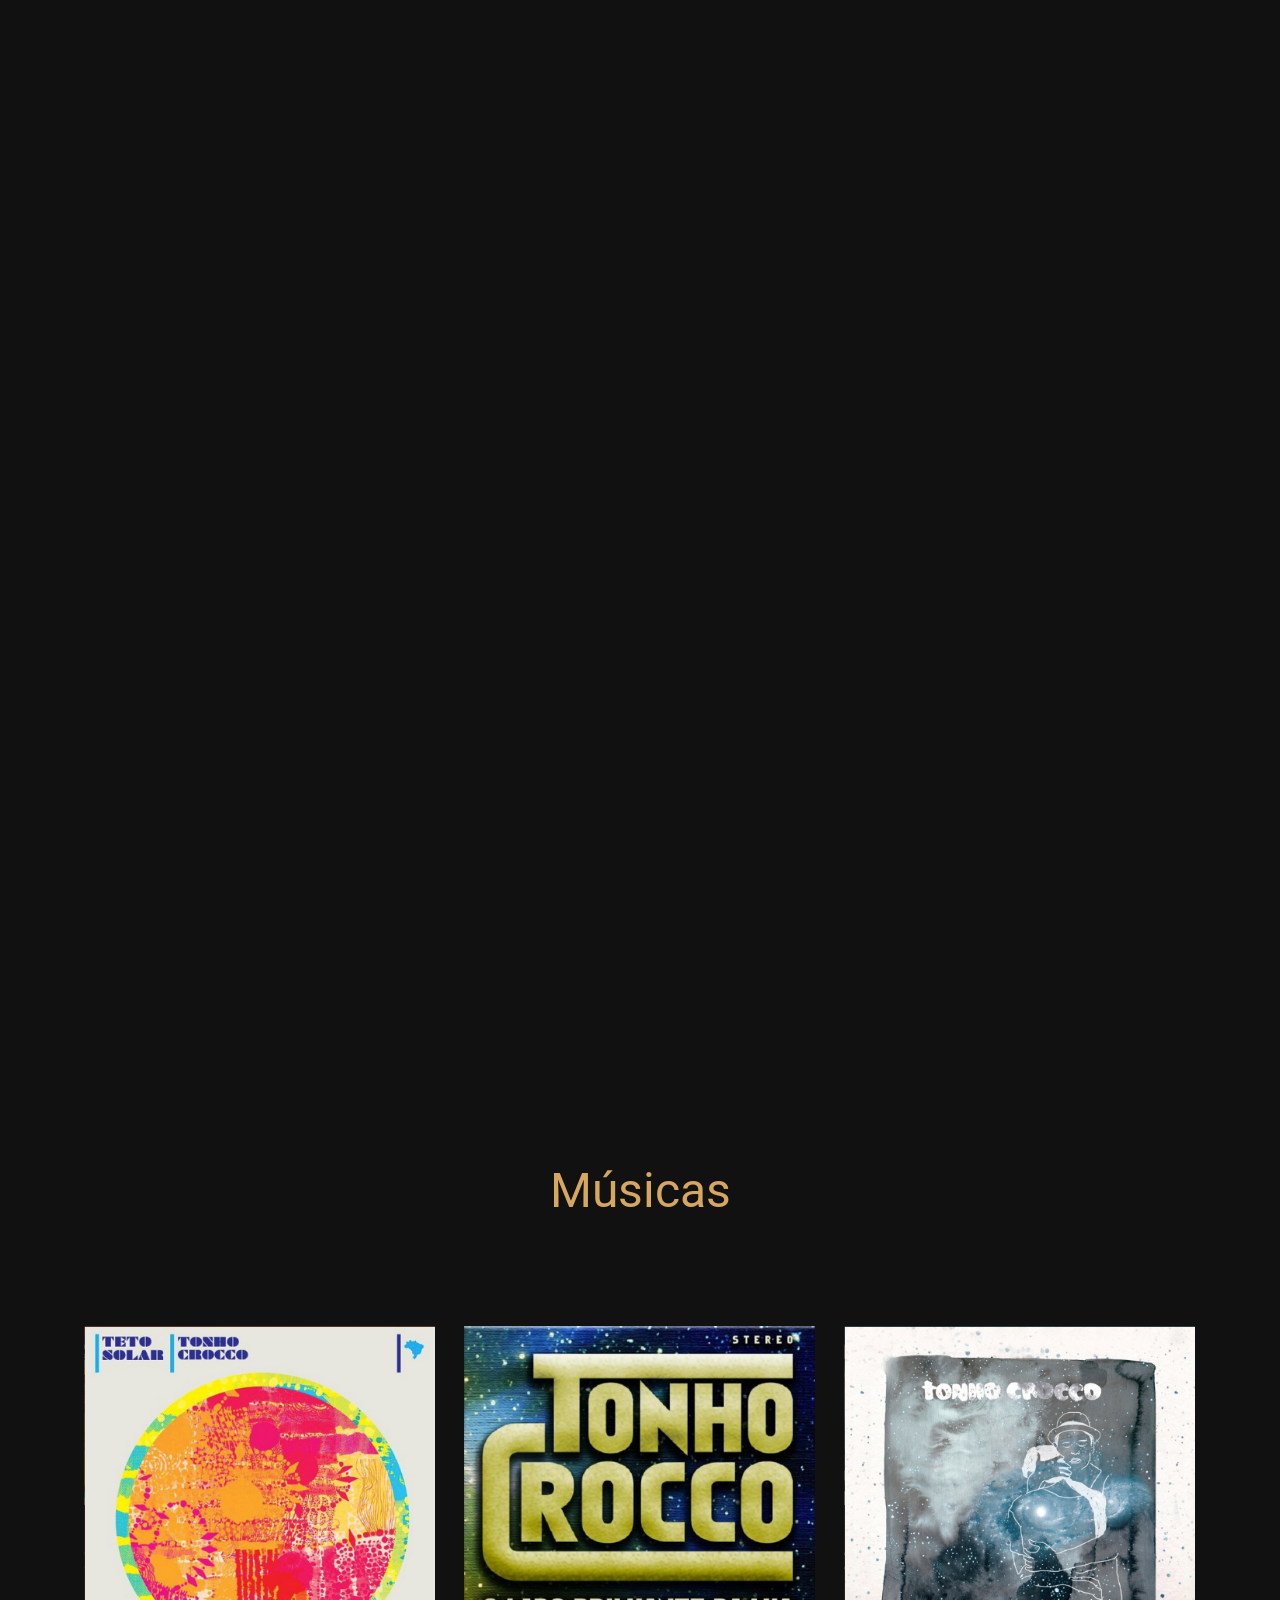
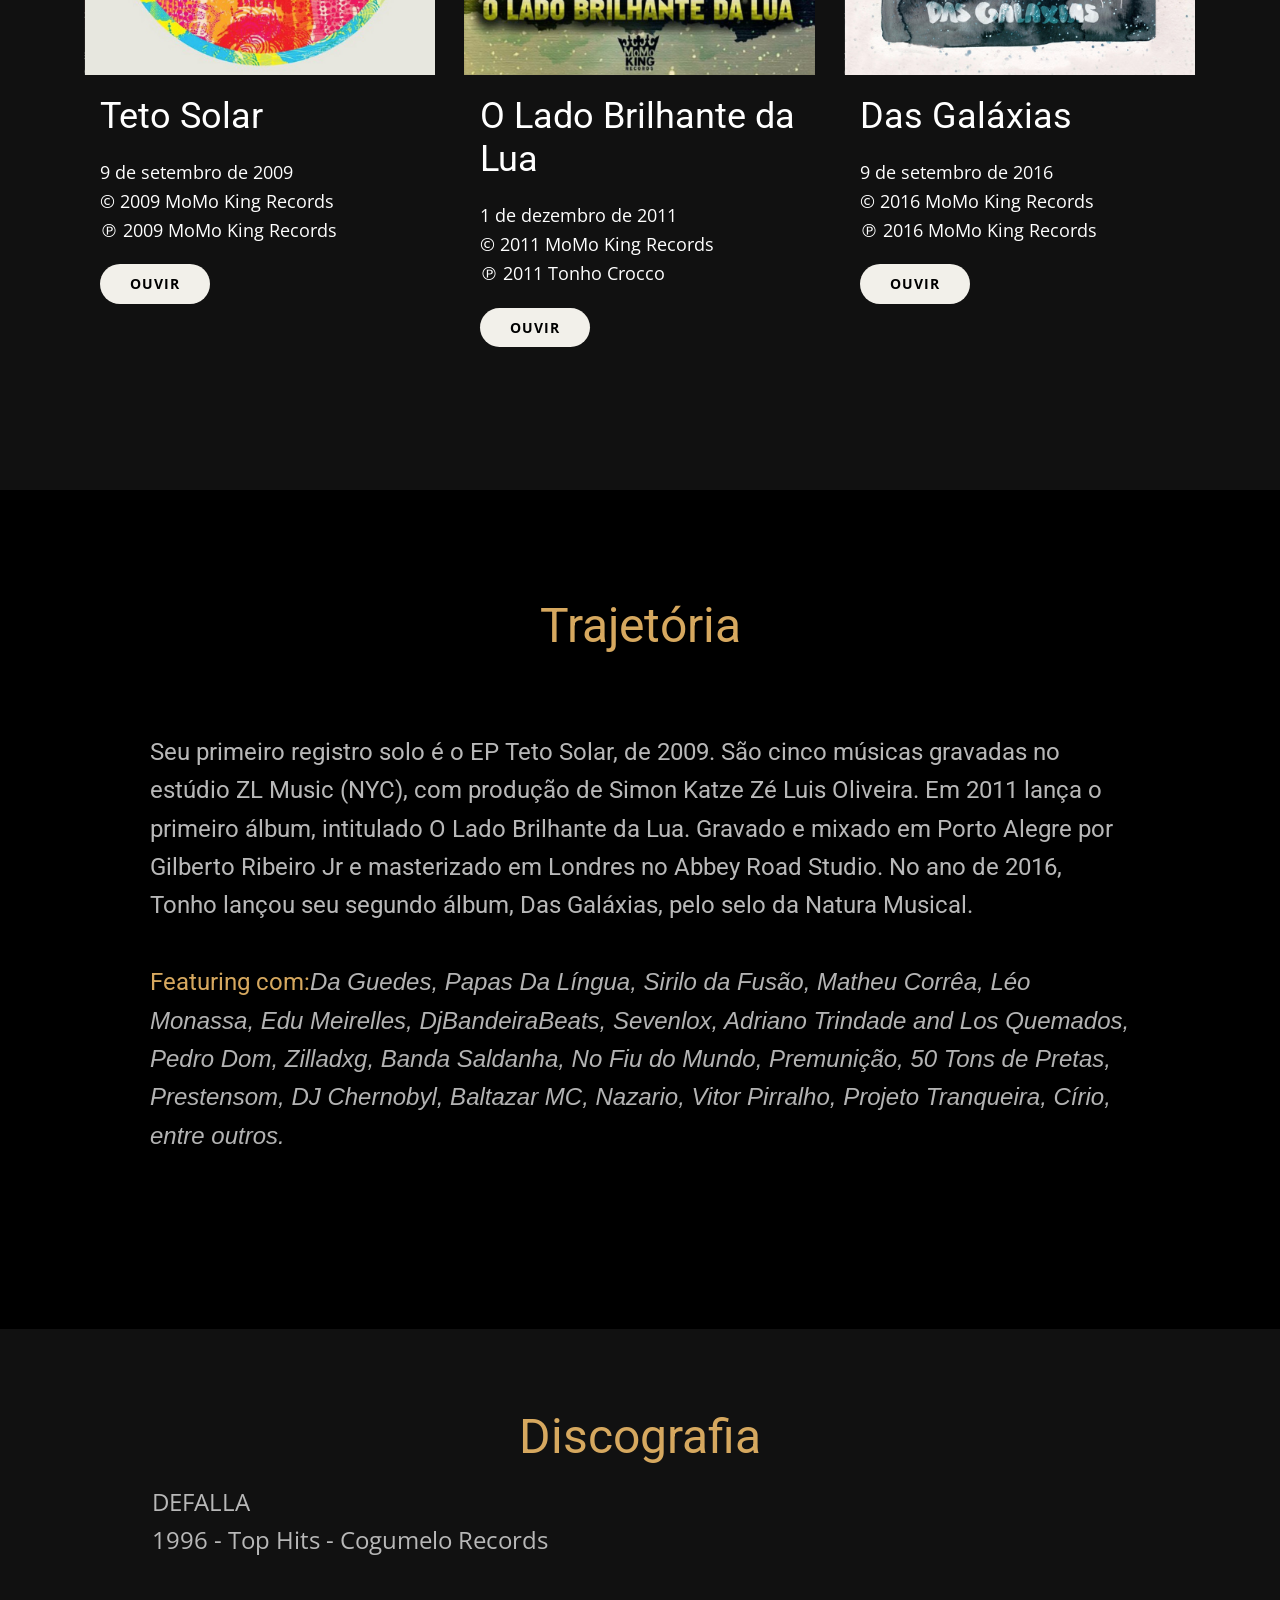
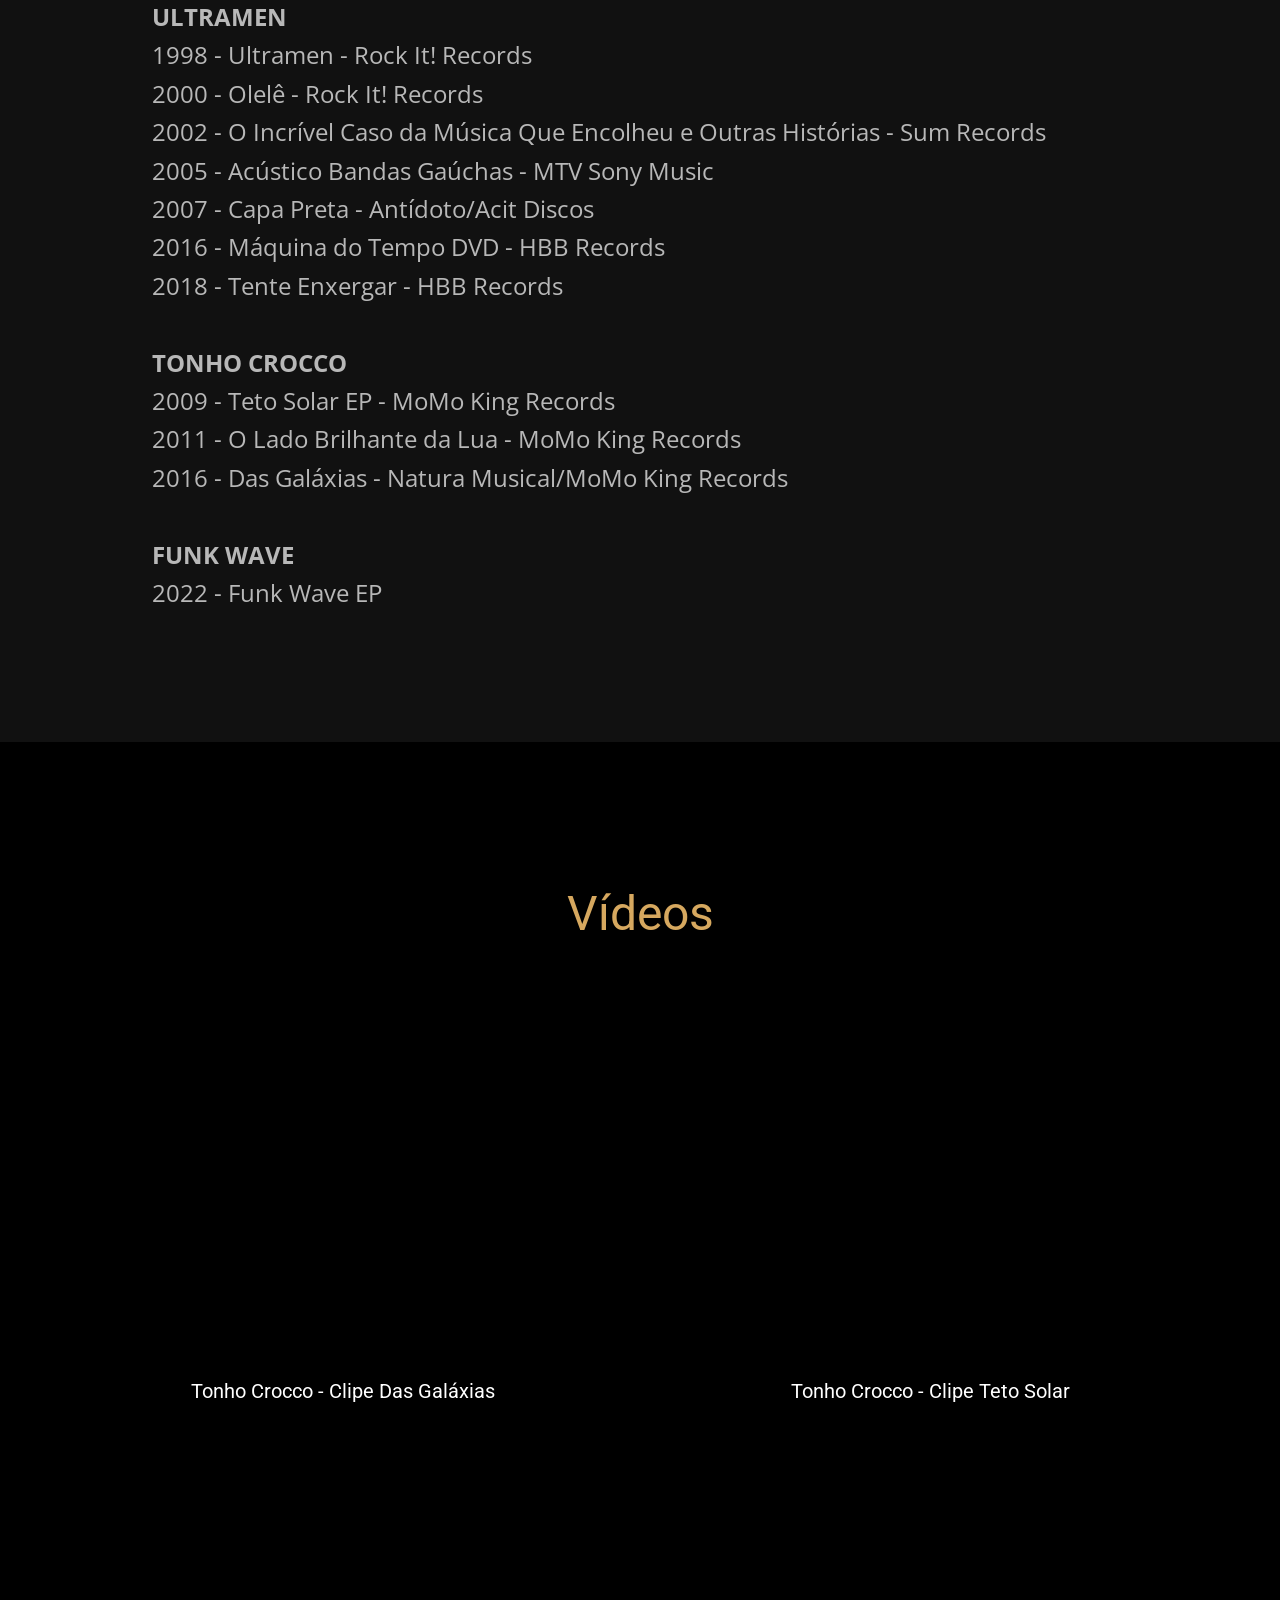
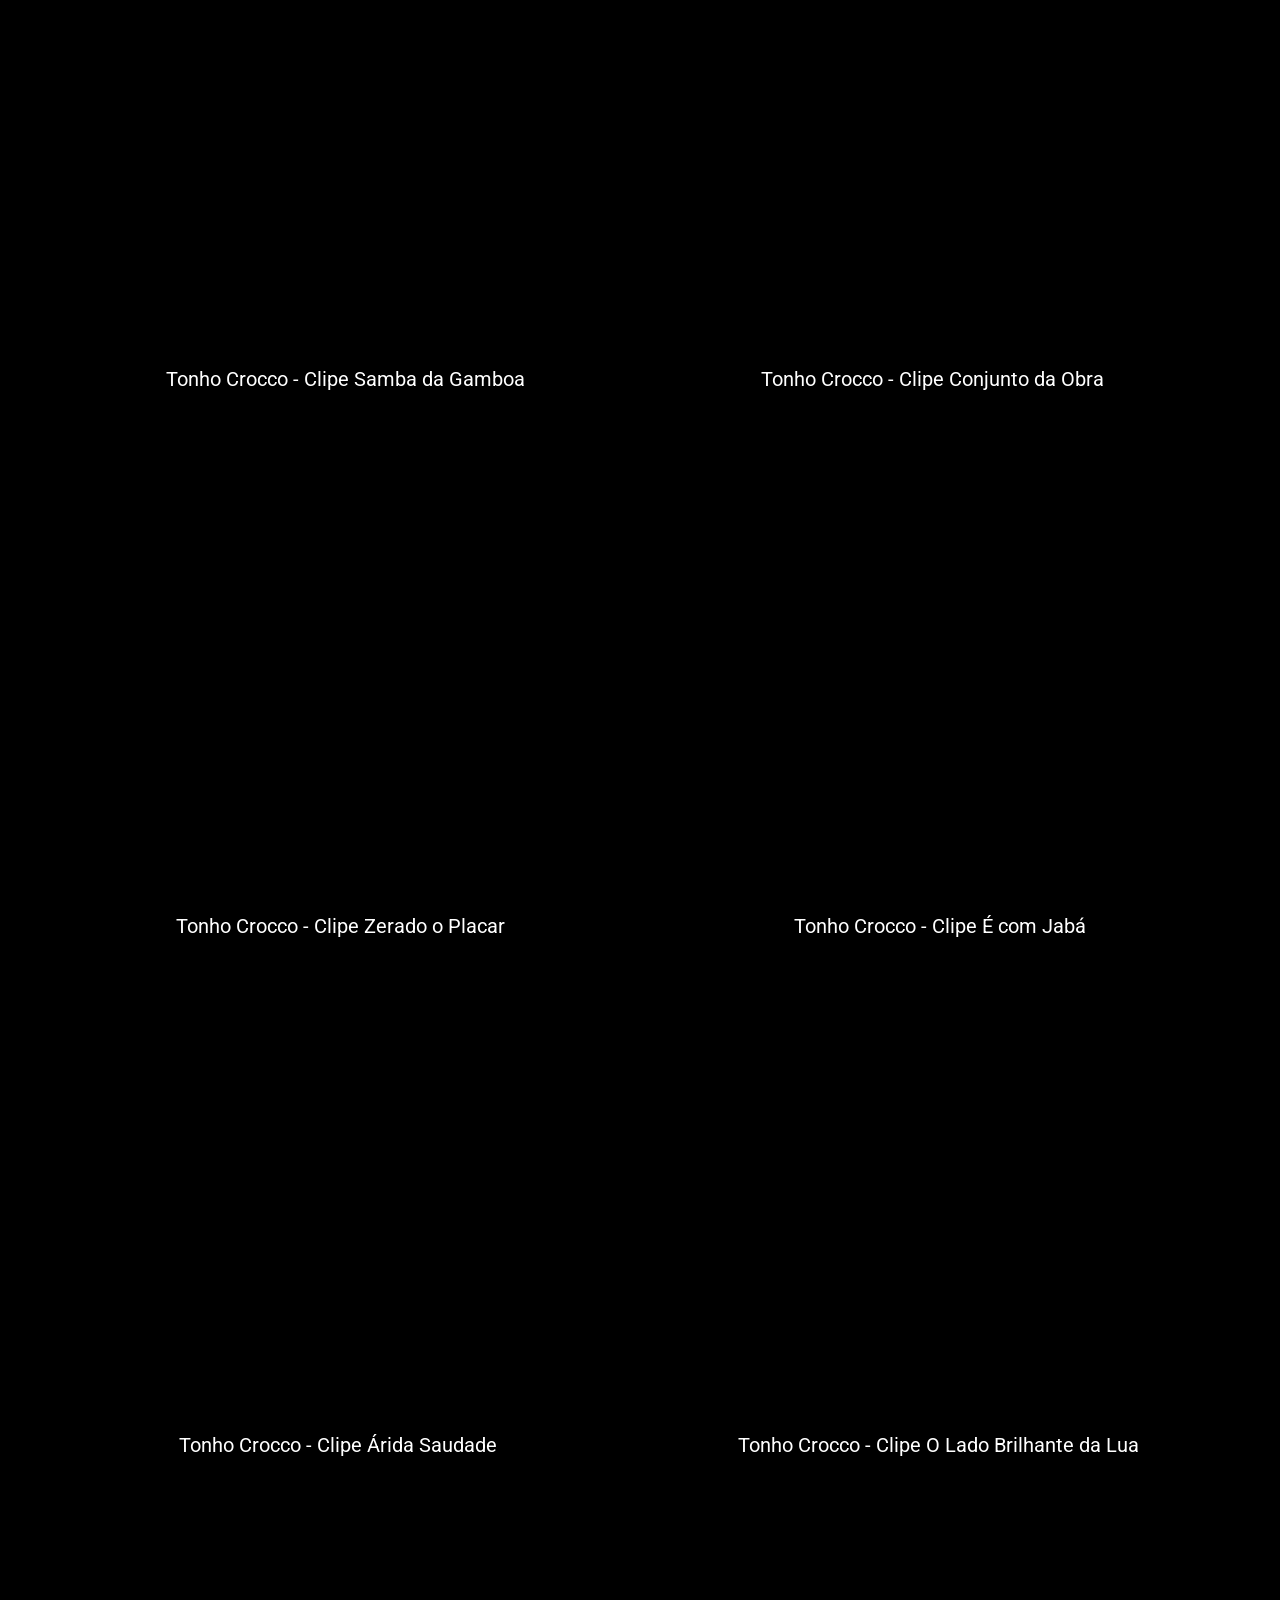
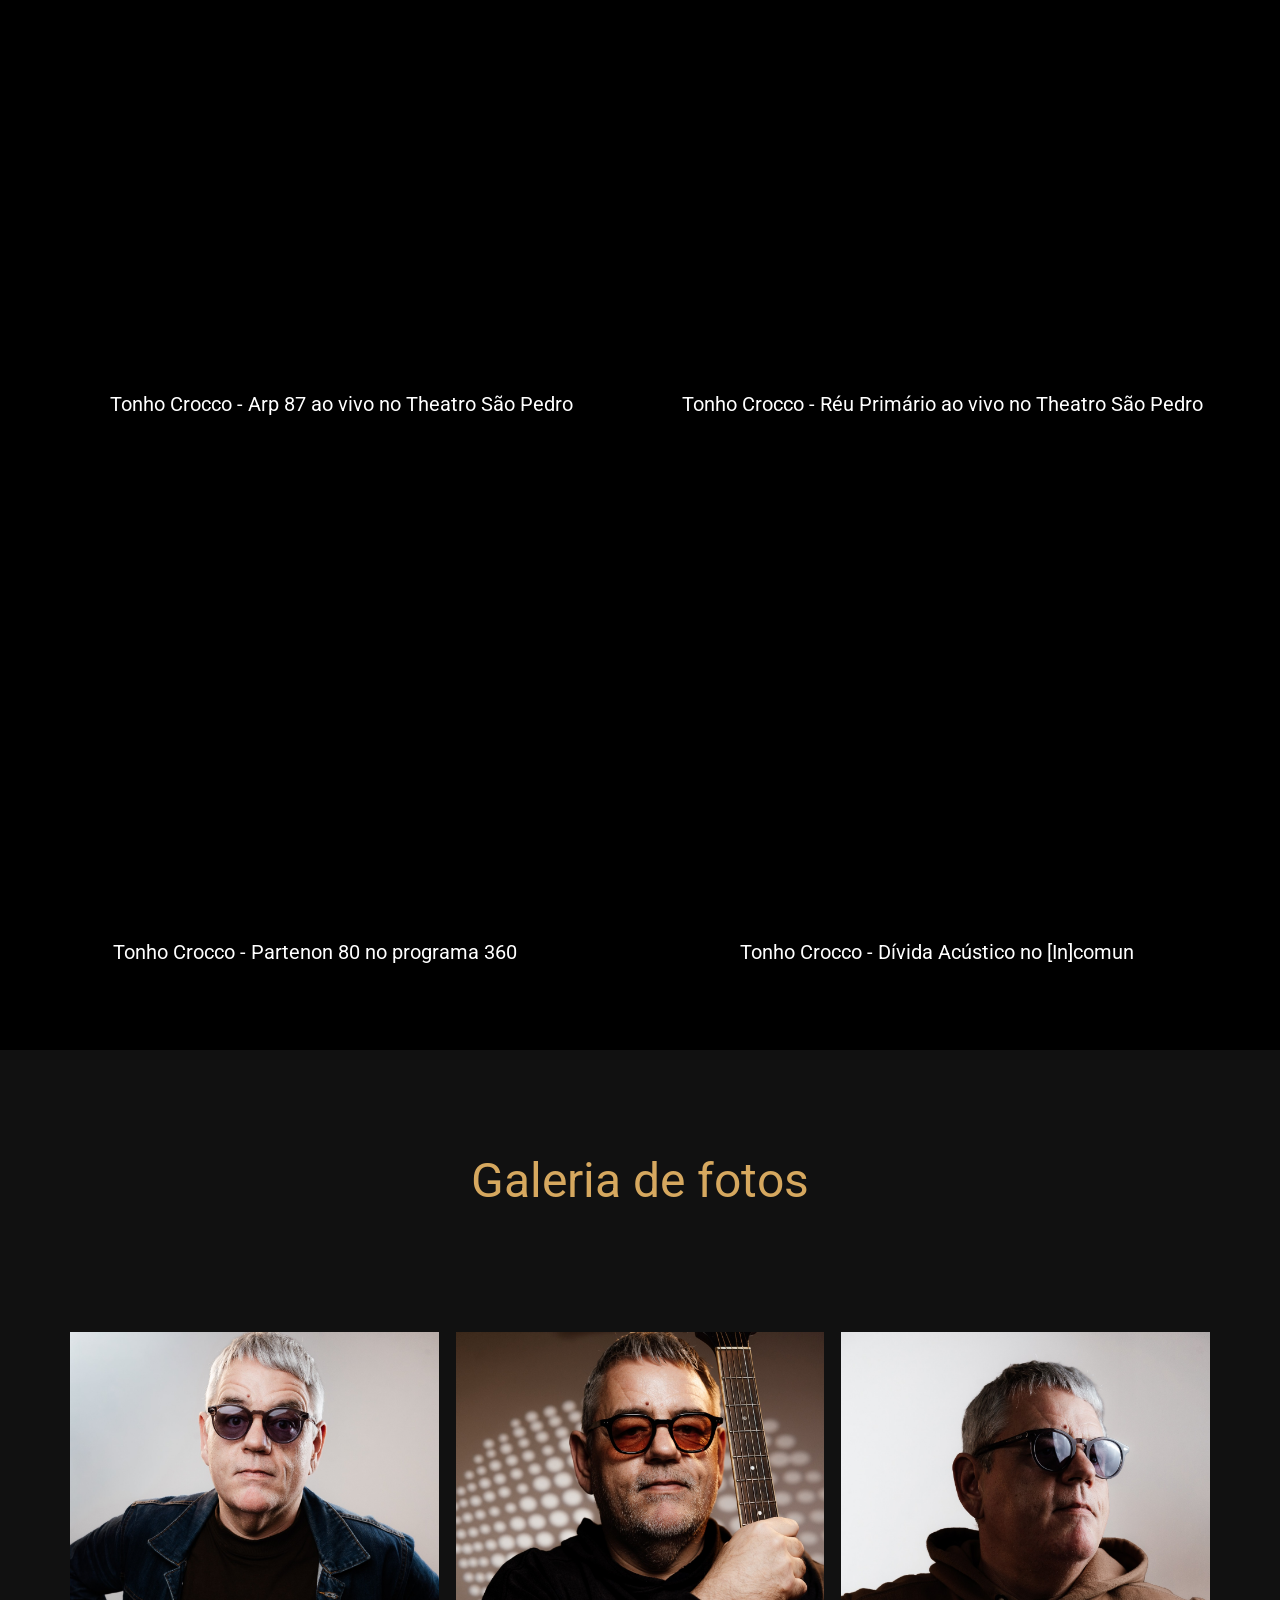
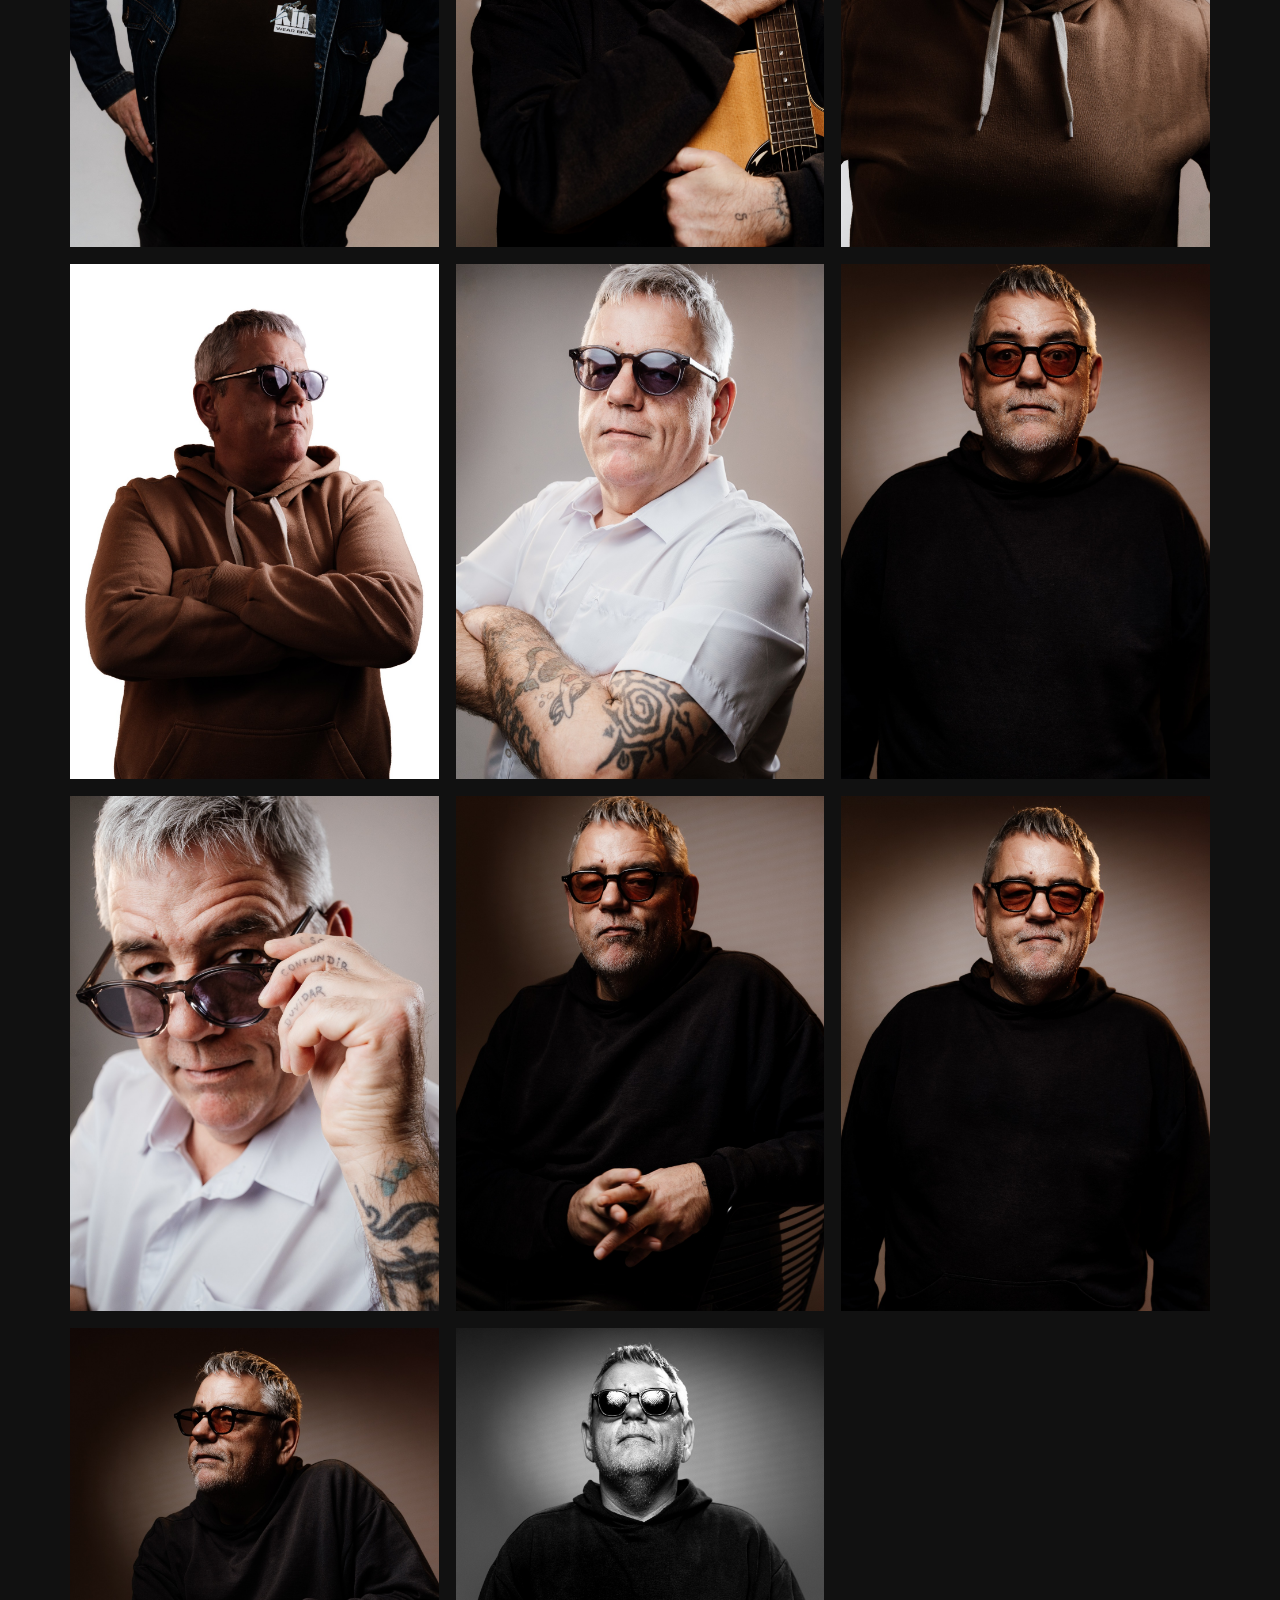
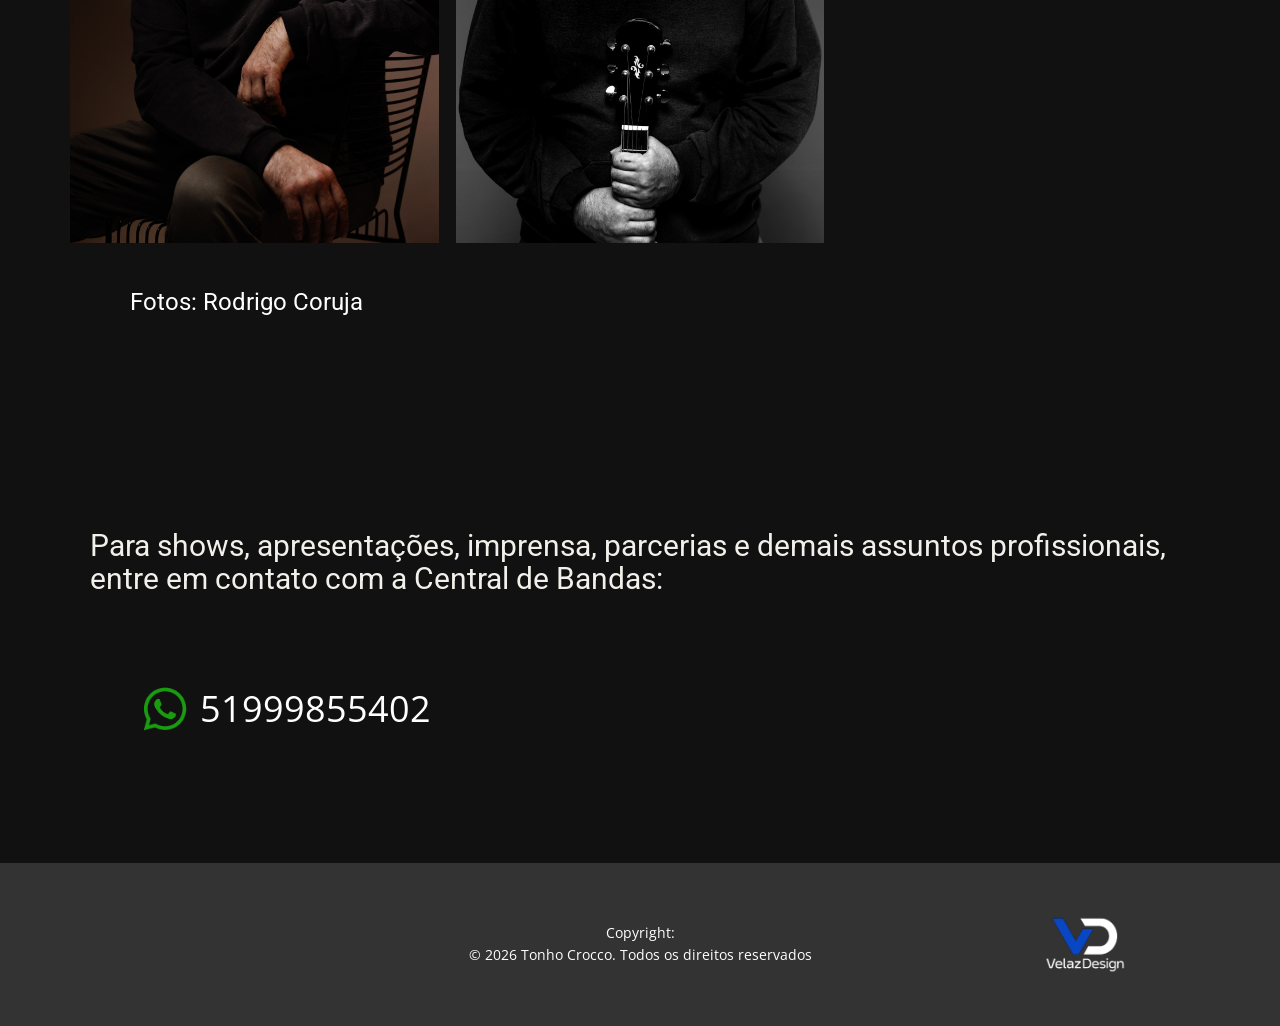
==== commit 8358f98b: "Update index.html" ====
--- a/index.html
+++ b/index.html
@@ -32,13 +32,40 @@
     
     
     <link id="u-page-google-font" rel="stylesheet" href="https://fonts.googleapis.com/css2?display=swap&amp;family=Roboto:ital,wght@0,100;0,200;0,300;0,400;0,500;0,600;0,700;0,800;0,900;1,100;1,200;1,300;1,400;1,500;1,600;1,700;1,800;1,900&amp;family=Open+Sans:ital,wght@0,300;0,400;0,500;0,600;0,700;0,800;1,300;1,400;1,500;1,600;1,700;1,800">
-    <script type="application/ld+json">{
-		"@context": "http://schema.org",
-		"@type": "Organization",
-		"name": "Tonho Crocco",
-		"url": "/",
-		"logo": "/images/tonhocrocco-logo.png"
-}</script>
+     <script type="application/ld+json">
+{
+  "@context": "https://schema.org",
+  "@type": "MusicGroup",
+  "name": "Tonho Crocco",
+  "url": "https://tonhocrocco.pages.dev",
+  "logo": "https://tonhocrocco.pages.dev/images/tonhocrocco-logo.png",
+  "image": "https://tonhocrocco.pages.dev/images/SiteTonhoCrocco-banner-hero.jpg",
+  "sameAs": [
+    "https://www.instagram.com/tonhocrocco/",
+    "https://www.facebook.com/TonhoCroccoOficial",
+    "https://x.com/tonhocrocco",
+    "https://open.spotify.com/intl-pt/artist/15EYWu6bvjWvINE9NJrWc6"
+  ],
+  "genre": ["MPB", "Soul", "Funk", "Samba Rock", "Instrumental"],
+  "album": [
+    {
+      "@type": "MusicAlbum",
+      "name": "Teto Solar",
+      "datePublished": "2009"
+    },
+    {
+      "@type": "MusicAlbum",
+      "name": "O Lado Brilhante da Lua",
+      "datePublished": "2011"
+    },
+    {
+      "@type": "MusicAlbum",
+      "name": "Das Galáxias",
+      "datePublished": "2016"
+    }
+  ]
+}
+</script>
     <meta name="theme-color" content="#478ac9">
     <meta property="og:type" content="website">
   <meta data-intl-tel-input-cdn-path="intlTelInput/"></head>
@@ -447,11 +474,11 @@
     
     
     <footer class="u-align-center u-clearfix u-container-align-center-xl u-footer u-grey-80 u-footer" id="footer"><div class="u-clearfix u-sheet u-valign-middle-lg u-sheet-1">
-        <a href="https://www.velazdesign.com" class="u-image u-logo u-image-1" data-image-width="1152" data-image-height="922" target="_blank">
+        <a href="https://velazdesign.github.io/" class="u-image u-logo u-image-1" data-image-width="1152" data-image-height="922" target="_blank">
           <img src="/images/VelazDesign_logo_transparente.PNG" class="u-logo-image u-logo-image-1" title="Velaz Design" alt="Logo VelazDesign">
         </a>
         <p class="u-small-text u-text u-text-variant u-text-1"> Copyright: <br> © 2026 Tonho Crocco. Todos os direitos reservados
         </p>
       </div></footer><span style="height: 50px; width: 50px; margin-left: 0px; margin-right: auto; margin-top: 0px; background-image: none; right: 20px; bottom: 20px; padding: 15px;" class="u-back-to-top u-icon u-icon-circle u-opacity u-opacity-85 u-palette-3-light-2" data-href="#"><svg class="u-svg-link" preserveAspectRatio="xMidYMin slice" viewBox="0 0 551.13 551.13"><use xmlns:xlink="http://www.w3.org/1999/xlink" xlink:href="#svg-1d98"></use></svg><svg class="u-svg-content" enable-background="new 0 0 551.13 551.13" viewBox="0 0 551.13 551.13" xmlns="http://www.w3.org/2000/svg" id="svg-1d98"><path d="m275.565 189.451 223.897 223.897h51.668l-275.565-275.565-275.565 275.565h51.668z"></path></svg></span>
   
-</body></html>+</body></html>
